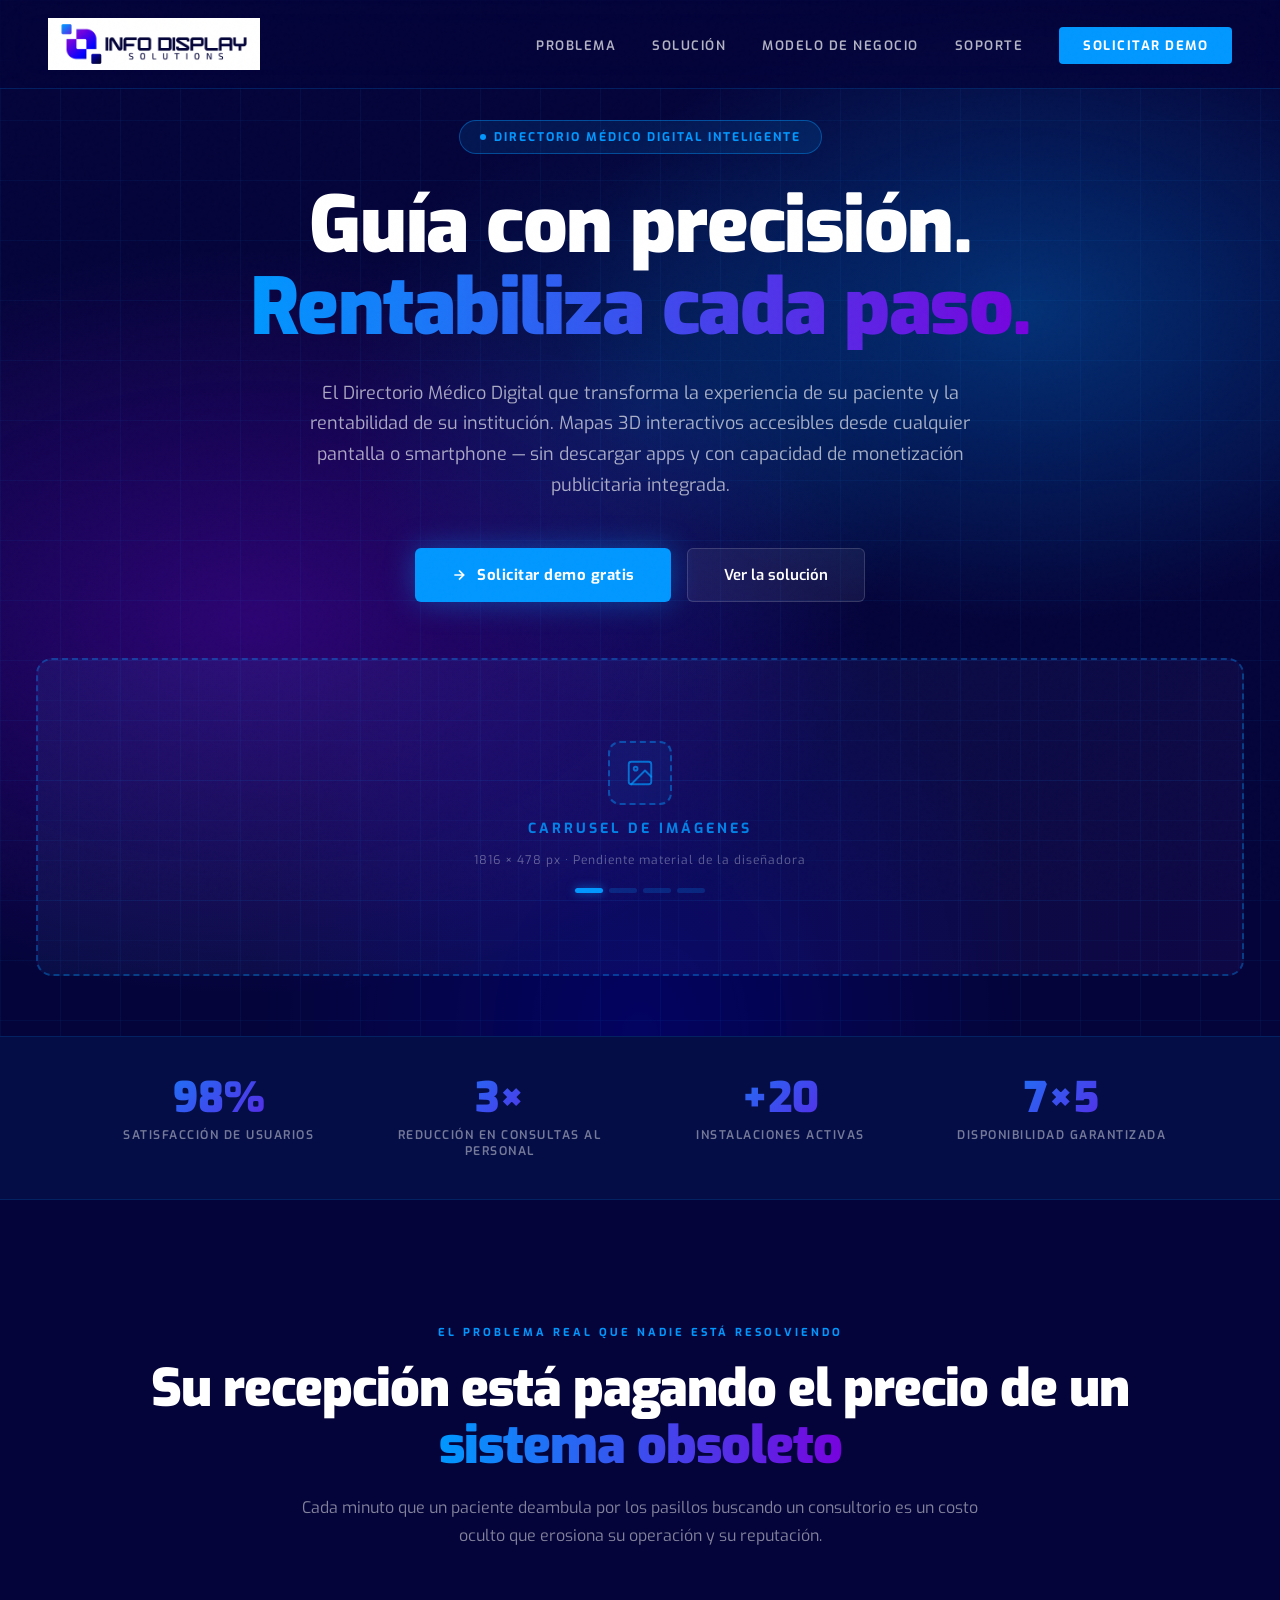
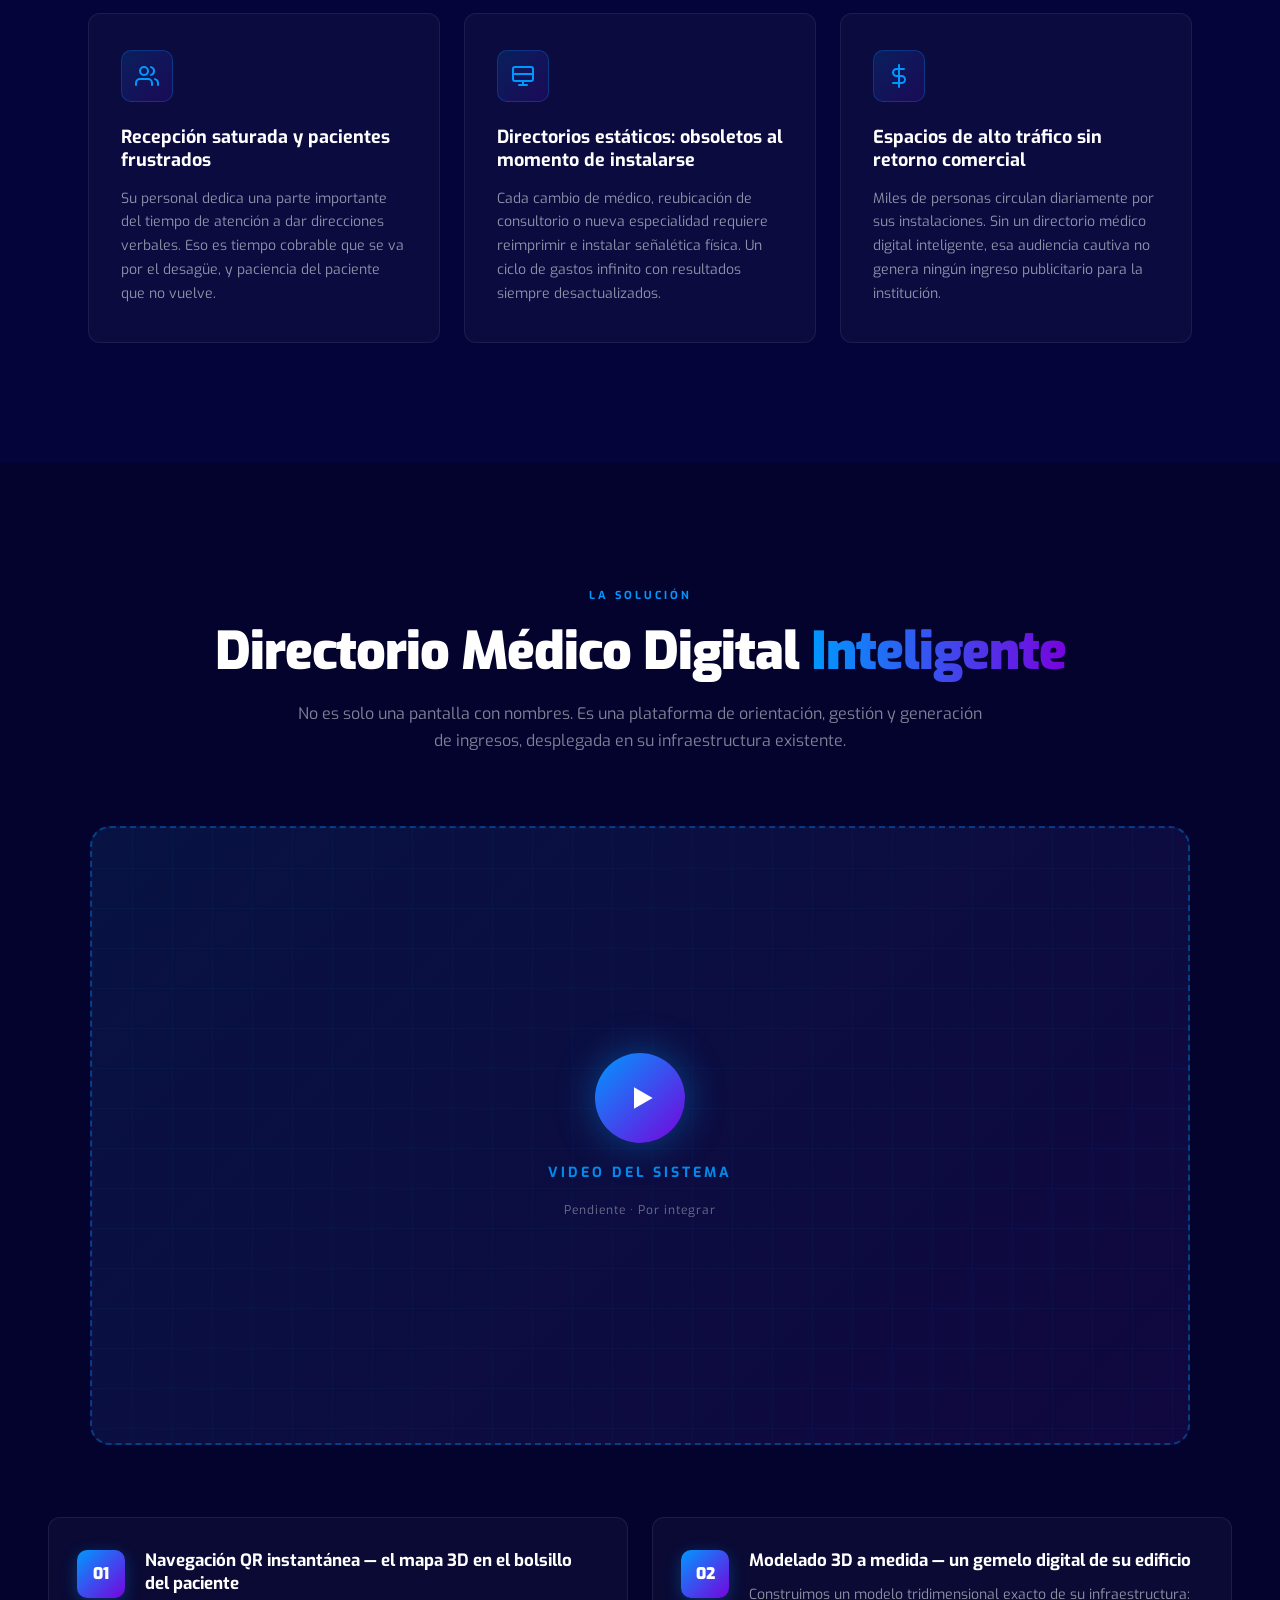
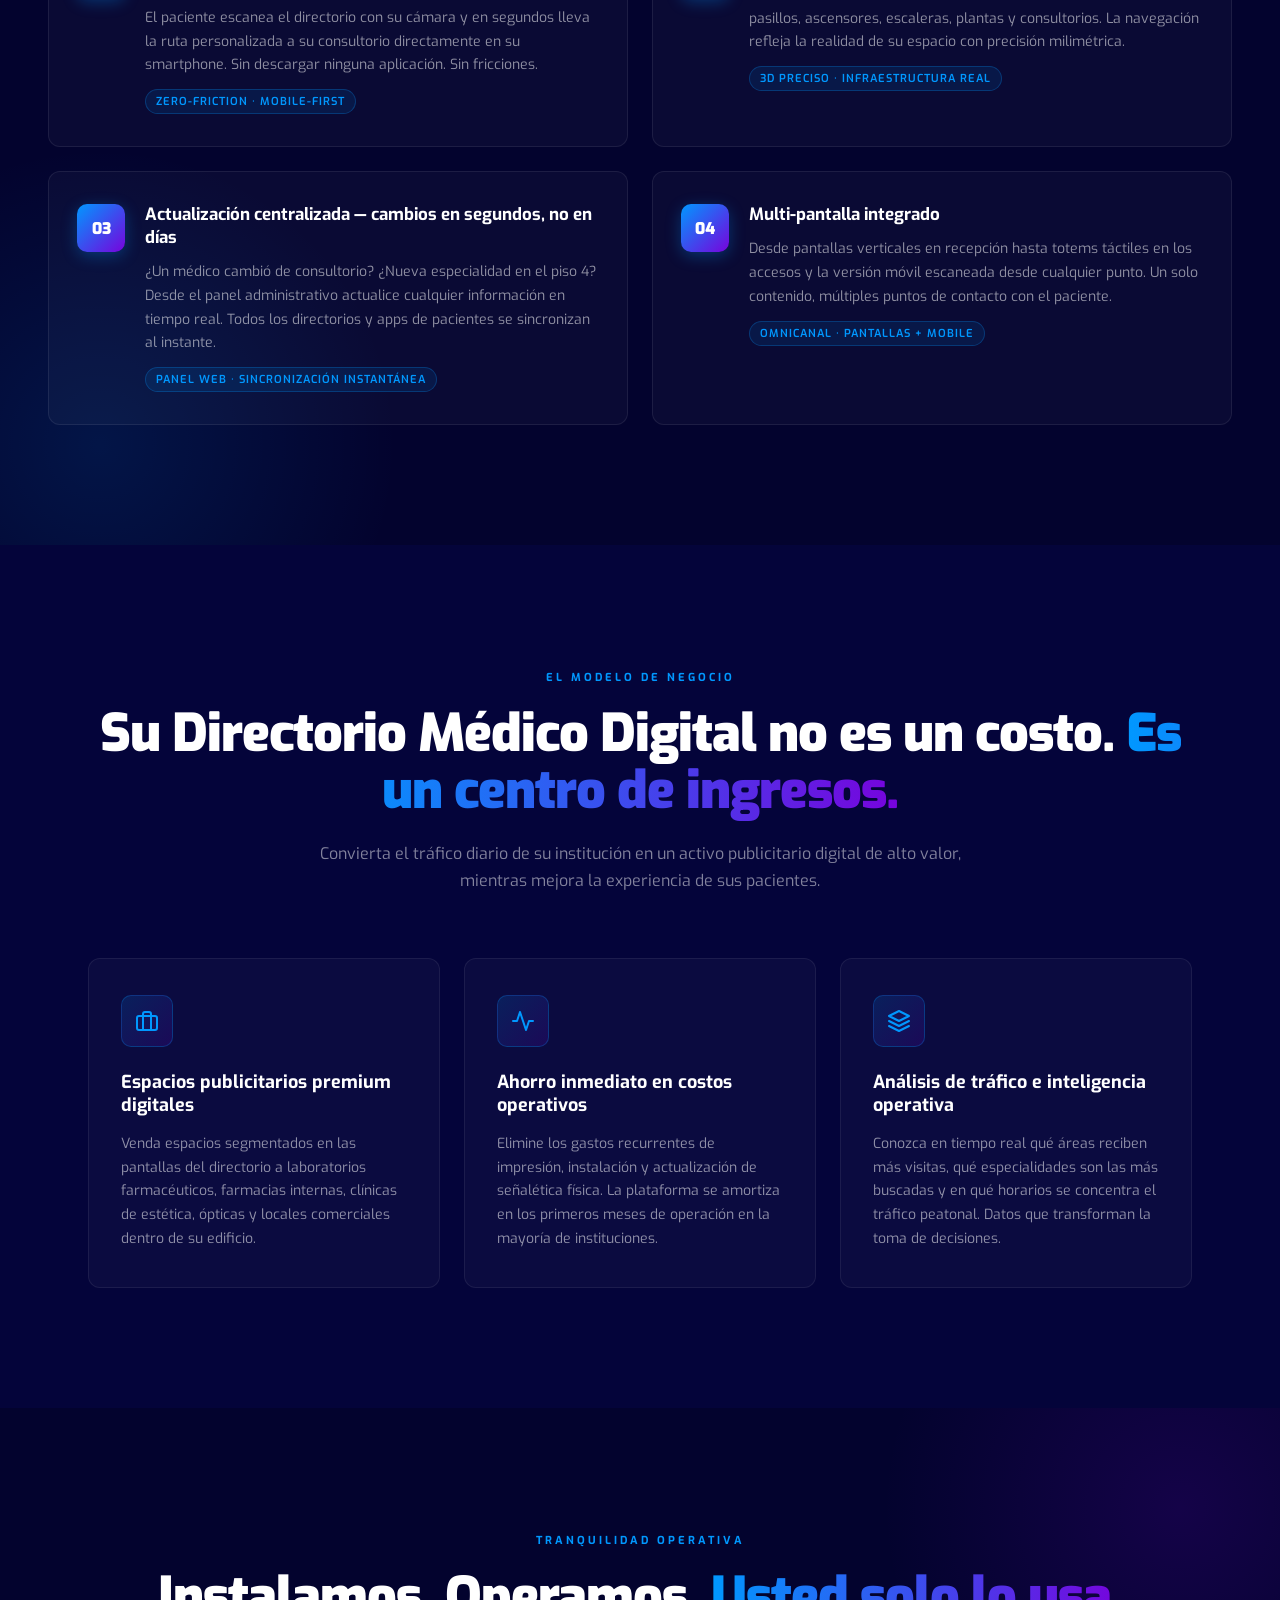
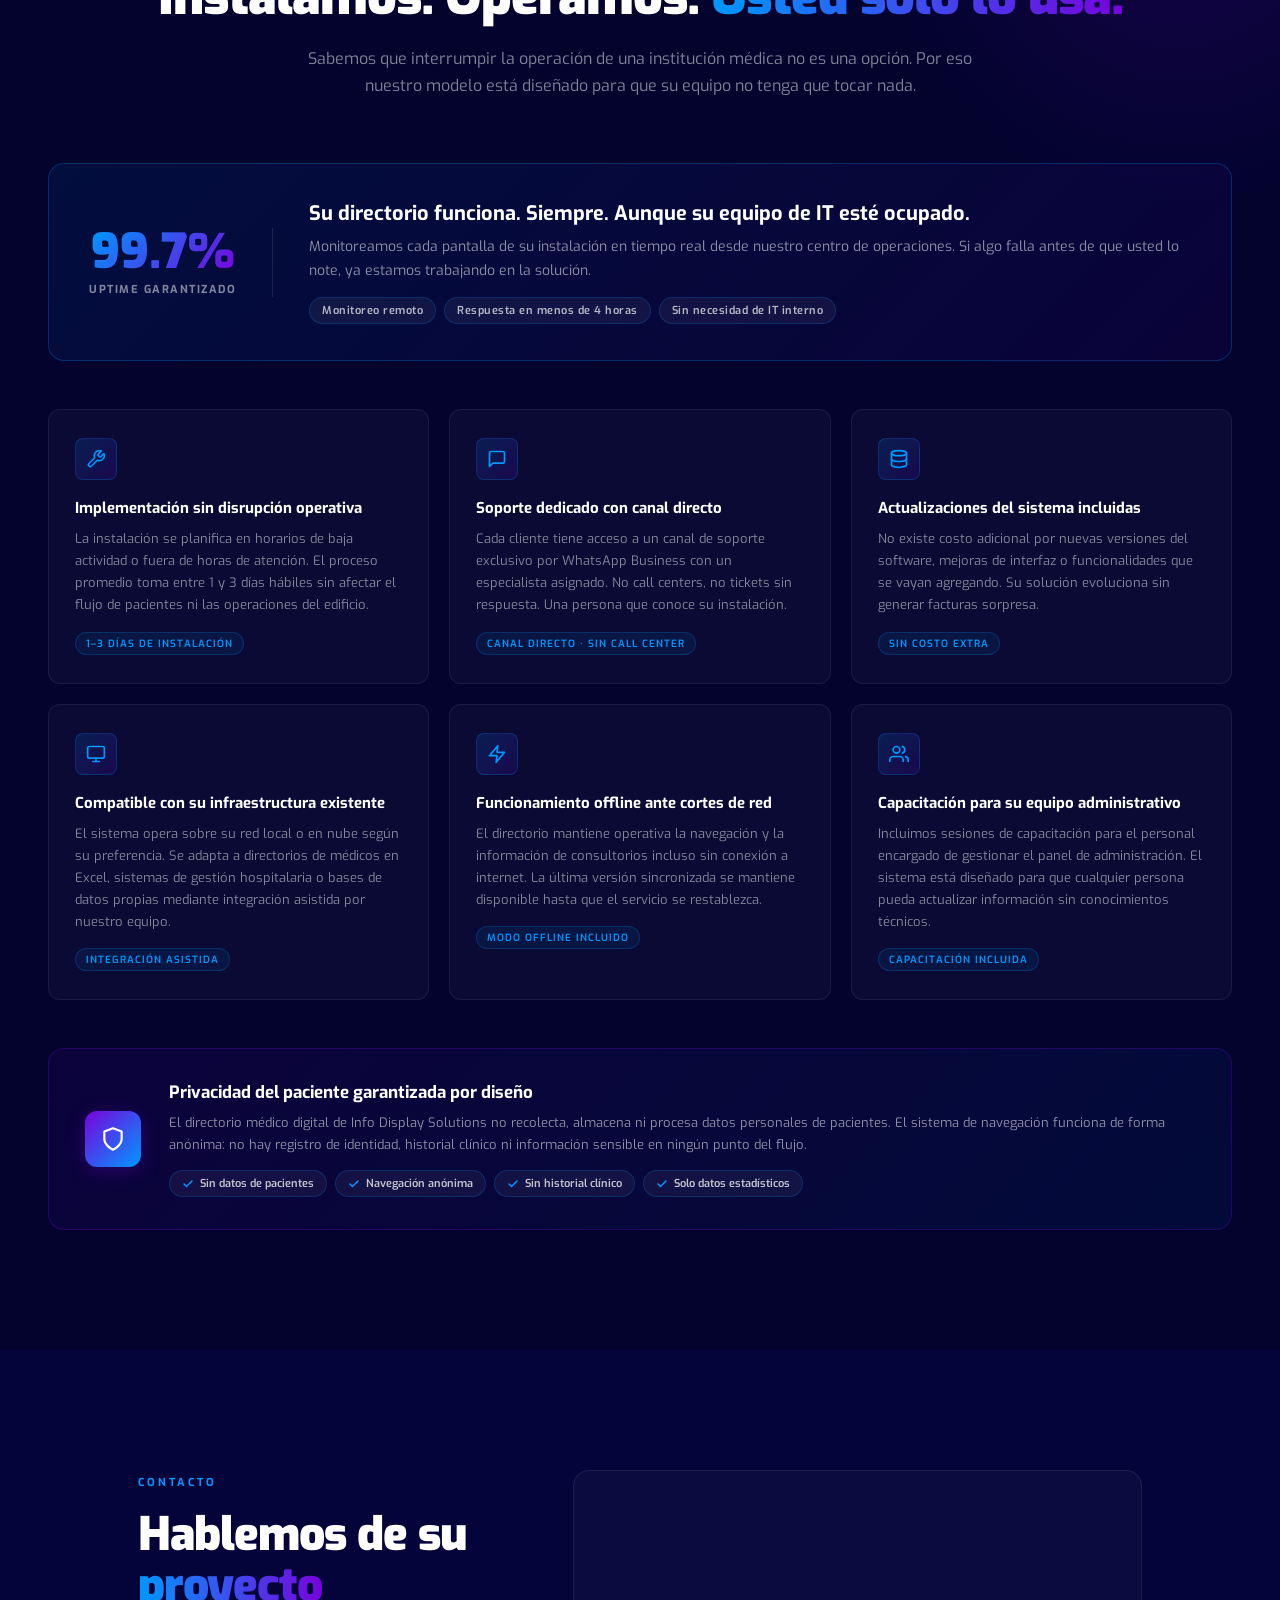
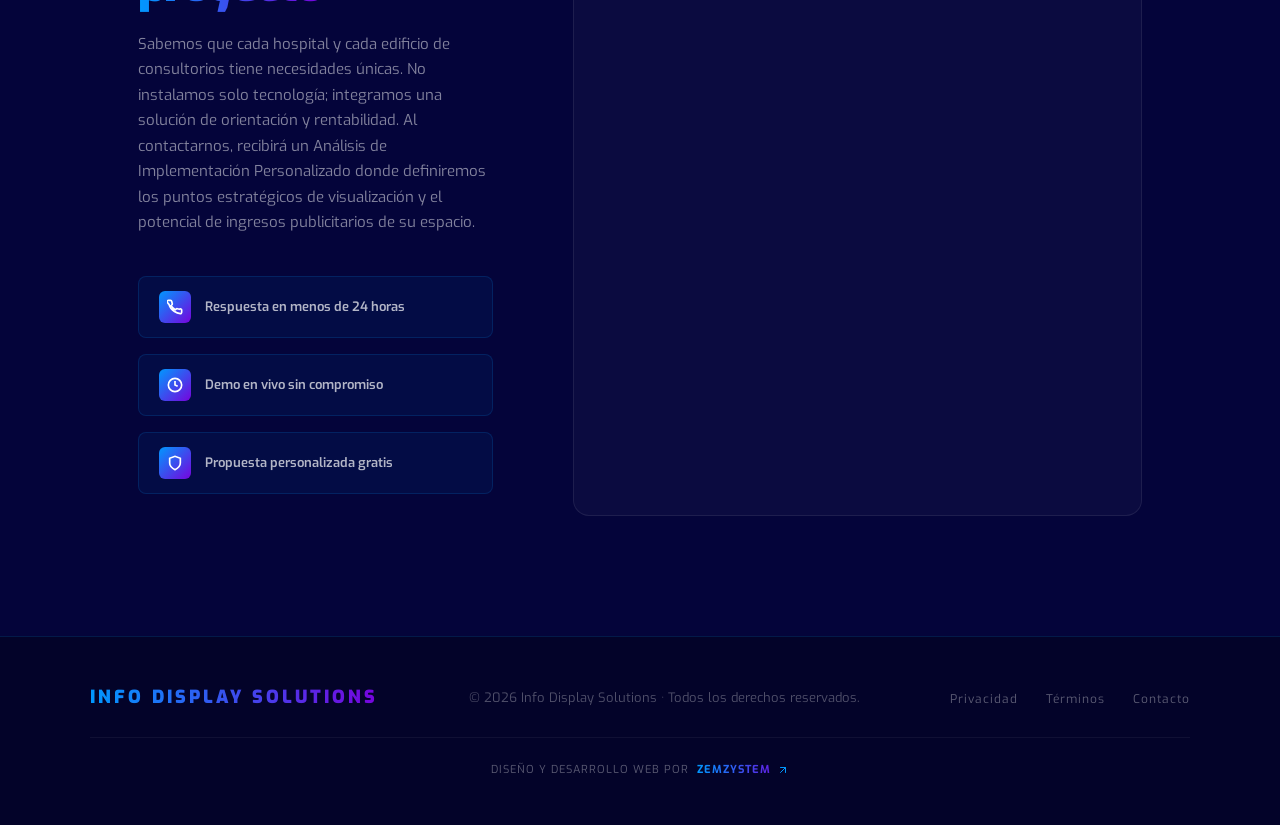
==== index.html @ 4bd97338 "Modernizacion de plantilla" ====
<!DOCTYPE html>
<html lang="es">
<head>
  <meta charset="UTF-8">
  <meta name="viewport" content="width=device-width, initial-scale=1.0">
  <title>Directorio Médico Digital · Info Display Solutions</title>
  <link href="https://fonts.googleapis.com/css2?family=Exo:ital,wght@0,300;0,400;0,500;0,600;0,700;0,800;0,900;1,400&display=swap" rel="stylesheet">
  <link rel="icon" href="icon.jpeg" type="image/png">
  <style>
    :root {
      --midnight: #04043a;
      --blue: #0000ff;
      --violet: #7703dd;
      --dodger: #0098ff;
      --white: #ffffff;
      --gray-light: #f0f4ff;
      --gray-mid: #8892b0;
    }

    *, *::before, *::after {
      box-sizing: border-box;
      margin: 0;
      padding: 0;
    }

    html {
      scroll-behavior: smooth;
    }

    body {
      font-family: 'Exo', sans-serif;
      background-color: var(--midnight);
      color: var(--white);
      overflow-x: hidden;
    }

    body::before {
      content: '';
      position: fixed;
      inset: 0;
      background-image: url("data:image/svg+xml,%3Csvg viewBox='0 0 256 256' xmlns='http://www.w3.org/2000/svg'%3E%3Cfilter id='noise'%3E%3CfeTurbulence type='fractalNoise' baseFrequency='0.9' numOctaves='4' stitchTiles='stitch'/%3E%3C/filter%3E%3Crect width='100%25' height='100%25' filter='url(%23noise)' opacity='0.04'/%3E%3C/svg%3E");
      pointer-events: none;
      z-index: 9999;
      opacity: 0.4;
    }

    nav {
      position: fixed;
      top: 0;
      left: 0;
      right: 0;
      z-index: 100;
      display: flex;
      align-items: center;
      justify-content: space-between;
      padding: 18px 48px;
      background: rgba(4, 4, 58, 0.7);
      backdrop-filter: blur(20px);
      -webkit-backdrop-filter: blur(20px);
      border-bottom: 1px solid rgba(0, 152, 255, 0.2);
    }

    .nav-logo {
      display: flex;
      align-items: center;
      justify-content: flex-start;
    }

    .nav-logo img {
      height: 52px;
      width: auto;
      max-width: 220px;
      display: block;
      object-fit: contain;
    }

    .nav-links {
      display: flex;
      gap: 36px;
      list-style: none;
      align-items: center;
    }

    .nav-links a {
      color: rgba(255,255,255,0.7);
      text-decoration: none;
      font-size: 13px;
      font-weight: 600;
      letter-spacing: 1.5px;
      text-transform: uppercase;
      transition: color 0.25s;
    }

    .nav-links a:hover {
      color: var(--dodger);
    }

    .nav-cta {
      background: var(--dodger);
      color: var(--white) !important;
      padding: 10px 24px;
      border-radius: 4px;
      font-weight: 700 !important;
      letter-spacing: 1px;
      transition: background 0.25s, box-shadow 0.25s !important;
    }

    .nav-cta:hover {
      background: #00b0ff !important;
      box-shadow: 0 0 20px rgba(0,152,255,0.5);
      color: var(--white) !important;
    }

    .hero {
      min-height: 100vh;
      position: relative;
      display: flex;
      flex-direction: column;
      align-items: center;
      justify-content: center;
      text-align: center;
      padding: 120px 24px 60px;
      overflow: hidden;
    }

    .hero-bg {
      position: absolute;
      inset: 0;
      background:
        radial-gradient(ellipse 80% 60% at 20% 60%, rgba(119,3,221,0.35) 0%, transparent 60%),
        radial-gradient(ellipse 60% 50% at 80% 30%, rgba(0,152,255,0.3) 0%, transparent 60%),
        radial-gradient(ellipse 50% 80% at 50% 100%, rgba(0,0,255,0.2) 0%, transparent 60%),
        var(--midnight);
      animation: meshShift 10s ease-in-out infinite alternate;
    }

    @keyframes meshShift {
      0% { filter: hue-rotate(0deg) brightness(1); }
      100% { filter: hue-rotate(15deg) brightness(1.08); }
    }

    .hero-grid {
      position: absolute;
      inset: 0;
      background-image:
        linear-gradient(rgba(0,152,255,0.06) 1px, transparent 1px),
        linear-gradient(90deg, rgba(0,152,255,0.06) 1px, transparent 1px);
      background-size: 60px 60px;
    }

    .hero-orb {
      position: absolute;
      width: 600px;
      height: 600px;
      border-radius: 50%;
      background: radial-gradient(circle, rgba(0,152,255,0.15) 0%, transparent 70%);
      top: 40%;
      left: 50%;
      transform: translate(-50%, -50%);
      animation: orbPulse 4s ease-in-out infinite;
    }

    @keyframes orbPulse {
      0%, 100% { transform: translate(-50%, -50%) scale(1); opacity: 0.6; }
      50% { transform: translate(-50%, -50%) scale(1.1); opacity: 1; }
    }

    .hero-content {
      position: relative;
      z-index: 2;
      max-width: 920px;
      margin-bottom: 56px;
    }

    .hero-badge {
      display: inline-flex;
      align-items: center;
      gap: 8px;
      background: rgba(0,152,255,0.12);
      border: 1px solid rgba(0,152,255,0.4);
      border-radius: 100px;
      padding: 8px 20px;
      font-size: 12px;
      font-weight: 700;
      letter-spacing: 2px;
      text-transform: uppercase;
      color: var(--dodger);
      margin-bottom: 32px;
      animation: fadeInUp 0.8s ease both;
    }

    .hero-badge::before {
      content: '';
      width: 6px;
      height: 6px;
      background: var(--dodger);
      border-radius: 50%;
      animation: blinkDot 1.5s ease-in-out infinite;
    }

    @keyframes blinkDot {
      0%, 100% { opacity: 1; }
      50% { opacity: 0.2; }
    }

    .hero h1 {
      font-size: clamp(40px, 6.5vw, 78px);
      font-weight: 900;
      line-height: 1.05;
      letter-spacing: -1.5px;
      margin-bottom: 28px;
      animation: fadeInUp 0.8s 0.15s ease both;
    }

    .hero h1 .line-1 {
      display: block;
      color: var(--white);
    }

    .hero h1 .line-2 {
      display: block;
      background: linear-gradient(90deg, var(--dodger) 0%, var(--violet) 50%, var(--blue) 100%);
      -webkit-background-clip: text;
      -webkit-text-fill-color: transparent;
      background-clip: text;
      background-size: 200%;
      animation: gradientFlow 3s linear infinite, fadeInUp 0.8s 0.15s ease both;
    }

    @keyframes gradientFlow {
      0% { background-position: 0% 50%; }
      100% { background-position: 200% 50%; }
    }

    .hero-desc {
      font-size: 18px;
      font-weight: 400;
      line-height: 1.7;
      color: rgba(255,255,255,0.65);
      max-width: 720px;
      margin: 0 auto 48px;
      animation: fadeInUp 0.8s 0.3s ease both;
    }

    .hero-actions {
      display: flex;
      gap: 16px;
      justify-content: center;
      flex-wrap: wrap;
      animation: fadeInUp 0.8s 0.45s ease both;
    }

    .btn-primary {
      display: inline-flex;
      align-items: center;
      gap: 10px;
      background: var(--dodger);
      color: var(--white);
      padding: 16px 36px;
      border-radius: 6px;
      font-size: 15px;
      font-weight: 700;
      letter-spacing: 0.5px;
      text-decoration: none;
      transition: transform 0.25s, box-shadow 0.25s, background 0.25s;
      box-shadow: 0 0 30px rgba(0,152,255,0.4);
    }

    .btn-primary:hover {
      transform: translateY(-2px);
      box-shadow: 0 0 50px rgba(0,152,255,0.6);
      background: #00b0ff;
    }

    .btn-secondary {
      display: inline-flex;
      align-items: center;
      gap: 10px;
      background: rgba(255,255,255,0.06);
      color: var(--white);
      padding: 16px 36px;
      border-radius: 6px;
      font-size: 15px;
      font-weight: 600;
      text-decoration: none;
      border: 1px solid rgba(255,255,255,0.15);
      transition: transform 0.25s, background 0.25s, border-color 0.25s;
    }

    .btn-secondary:hover {
      transform: translateY(-2px);
      background: rgba(255,255,255,0.1);
      border-color: rgba(0,152,255,0.5);
    }

    /* ─── HERO CARRUSEL PLACEHOLDER ───────────────────── */
    .hero-carousel-wrap {
      position: relative;
      z-index: 2;
      width: 100%;
      max-width: 1400px;
      margin: 0 auto;
      padding: 0 12px;
      animation: fadeInUp 0.8s 0.6s ease both;
    }

    .hero-carousel {
      width: 100%;
      aspect-ratio: 1816 / 478;
      border-radius: 16px;
      border: 2px dashed rgba(0,152,255,0.35);
      background:
        linear-gradient(135deg, rgba(0,152,255,0.05), rgba(119,3,221,0.05)),
        rgba(255,255,255,0.02);
      display: flex;
      flex-direction: column;
      align-items: center;
      justify-content: center;
      gap: 14px;
      position: relative;
      overflow: hidden;
    }

    .hero-carousel::before {
      content: '';
      position: absolute;
      inset: 0;
      background-image:
        linear-gradient(rgba(0,152,255,0.04) 1px, transparent 1px),
        linear-gradient(90deg, rgba(0,152,255,0.04) 1px, transparent 1px);
      background-size: 40px 40px;
      pointer-events: none;
    }

    .carousel-icon {
      width: 64px;
      height: 64px;
      border-radius: 12px;
      border: 2px dashed rgba(0,152,255,0.45);
      display: flex;
      align-items: center;
      justify-content: center;
      position: relative;
      z-index: 1;
      background: rgba(0,152,255,0.06);
    }

    .carousel-icon svg {
      width: 30px;
      height: 30px;
      stroke: rgba(0,152,255,0.7);
      fill: none;
      stroke-width: 1.5;
      stroke-linecap: round;
      stroke-linejoin: round;
    }

    .carousel-label {
      font-size: 14px;
      font-weight: 700;
      color: rgba(0,152,255,0.85);
      letter-spacing: 3px;
      text-transform: uppercase;
      position: relative;
      z-index: 1;
    }

    .carousel-dim {
      font-size: 12px;
      color: rgba(255,255,255,0.35);
      position: relative;
      z-index: 1;
      font-weight: 400;
      letter-spacing: 1px;
    }

    .carousel-dots {
      display: flex;
      gap: 6px;
      position: relative;
      z-index: 1;
      margin-top: 6px;
    }

    .carousel-dot {
      width: 28px;
      height: 5px;
      border-radius: 3px;
      background: rgba(0,152,255,0.2);
    }

    .carousel-dot.active {
      background: var(--dodger);
      box-shadow: 0 0 10px rgba(0,152,255,0.6);
    }

    .stats-strip {
      background: rgba(0,152,255,0.06);
      border-top: 1px solid rgba(0,152,255,0.15);
      border-bottom: 1px solid rgba(0,152,255,0.15);
      padding: 40px 48px;
    }

    .stats-inner {
      max-width: 1100px;
      margin: 0 auto;
      display: grid;
      grid-template-columns: repeat(4, 1fr);
      gap: 24px;
      text-align: center;
    }

    .stat-number {
      font-size: 42px;
      font-weight: 900;
      background: linear-gradient(135deg, var(--dodger), var(--violet));
      -webkit-background-clip: text;
      -webkit-text-fill-color: transparent;
      background-clip: text;
      line-height: 1;
      margin-bottom: 8px;
    }

    .stat-label {
      font-size: 12px;
      font-weight: 600;
      letter-spacing: 1.5px;
      text-transform: uppercase;
      color: rgba(255,255,255,0.45);
    }

    .section-label {
      display: inline-block;
      font-size: 11px;
      font-weight: 700;
      letter-spacing: 3px;
      text-transform: uppercase;
      color: var(--dodger);
      margin-bottom: 20px;
    }

    .section-title {
      font-size: clamp(32px, 5vw, 52px);
      font-weight: 900;
      line-height: 1.1;
      letter-spacing: -1px;
      margin-bottom: 20px;
    }

    .section-title em {
      font-style: normal;
      background: linear-gradient(90deg, var(--dodger), var(--violet));
      -webkit-background-clip: text;
      -webkit-text-fill-color: transparent;
      background-clip: text;
    }

    .section-sub {
      font-size: 16px;
      color: rgba(255,255,255,0.5);
      max-width: 700px;
      line-height: 1.7;
    }

    /* ─── PROBLEMA ────────────────────────────────────── */
    .problem {
      padding: 120px 48px;
      max-width: 1200px;
      margin: 0 auto;
      position: relative;
    }

    .problem-header {
      text-align: center;
      margin-bottom: 64px;
    }

    .problem-header .section-sub {
      margin: 0 auto;
    }

    .problem-grid {
      display: grid;
      grid-template-columns: repeat(3, 1fr);
      gap: 24px;
    }

    .problem-card {
      background: rgba(255,255,255,0.03);
      border: 1px solid rgba(255,255,255,0.07);
      border-radius: 12px;
      padding: 36px 32px;
      position: relative;
      overflow: hidden;
      transition: background 0.3s, border-color 0.3s, transform 0.3s;
    }

    .problem-card::before {
      content: '';
      position: absolute;
      top: 0;
      left: 0;
      right: 0;
      height: 2px;
      background: linear-gradient(90deg, var(--violet), var(--dodger));
      transform: scaleX(0);
      transition: transform 0.4s ease;
      transform-origin: left;
    }

    .problem-card:hover {
      background: rgba(119,3,221,0.05);
      border-color: rgba(119,3,221,0.3);
      transform: translateY(-4px);
    }

    .problem-card:hover::before {
      transform: scaleX(1);
    }

    .problem-icon-wrap {
      width: 52px;
      height: 52px;
      border-radius: 10px;
      background: linear-gradient(135deg, rgba(0,152,255,0.15), rgba(119,3,221,0.15));
      border: 1px solid rgba(0,152,255,0.25);
      display: flex;
      align-items: center;
      justify-content: center;
      margin-bottom: 24px;
    }

    .problem-icon-wrap svg {
      width: 24px;
      height: 24px;
      stroke: var(--dodger);
      fill: none;
      stroke-width: 2;
      stroke-linecap: round;
      stroke-linejoin: round;
    }

    .problem-card h3 {
      font-size: 18px;
      font-weight: 700;
      margin-bottom: 14px;
      line-height: 1.3;
      color: var(--white);
    }

    .problem-card p {
      font-size: 14px;
      line-height: 1.7;
      color: rgba(255,255,255,0.55);
    }

    /* ─── SOLUCION ────────────────────────────────────── */
    .solution {
      padding: 120px 48px;
      background: rgba(0,0,0,0.2);
      position: relative;
      overflow: hidden;
    }

    .solution::before {
      content: '';
      position: absolute;
      left: -200px;
      bottom: -200px;
      width: 600px;
      height: 600px;
      border-radius: 50%;
      background: radial-gradient(circle, rgba(0,152,255,0.12) 0%, transparent 70%);
      pointer-events: none;
    }

    .solution-inner {
      max-width: 1200px;
      margin: 0 auto;
      position: relative;
      z-index: 1;
    }

    .solution-header {
      text-align: center;
      margin-bottom: 72px;
    }

    .solution-header .section-sub {
      margin: 0 auto;
    }

    /* Video placeholder */
    .video-wrap {
      max-width: 1100px;
      margin: 0 auto 72px;
      position: relative;
    }

    .video-placeholder {
      width: 100%;
      aspect-ratio: 16 / 9;
      border-radius: 20px;
      border: 2px dashed rgba(0,152,255,0.35);
      background:
        linear-gradient(135deg, rgba(0,152,255,0.08), rgba(119,3,221,0.08)),
        rgba(255,255,255,0.02);
      display: flex;
      flex-direction: column;
      align-items: center;
      justify-content: center;
      gap: 20px;
      position: relative;
      overflow: hidden;
    }

    .video-placeholder::before {
      content: '';
      position: absolute;
      inset: 0;
      background-image:
        linear-gradient(rgba(0,152,255,0.04) 1px, transparent 1px),
        linear-gradient(90deg, rgba(0,152,255,0.04) 1px, transparent 1px);
      background-size: 40px 40px;
      pointer-events: none;
    }

    .video-play-btn {
      width: 90px;
      height: 90px;
      border-radius: 50%;
      background: linear-gradient(135deg, var(--dodger), var(--violet));
      display: flex;
      align-items: center;
      justify-content: center;
      position: relative;
      z-index: 1;
      box-shadow: 0 0 40px rgba(0,152,255,0.4);
      animation: pulseGlow 2.5s ease-in-out infinite;
    }

    @keyframes pulseGlow {
      0%, 100% { box-shadow: 0 0 30px rgba(0,152,255,0.4); }
      50% { box-shadow: 0 0 60px rgba(0,152,255,0.7); }
    }

    .video-play-btn svg {
      width: 32px;
      height: 32px;
      fill: white;
      margin-left: 4px;
    }

    .video-label {
      font-size: 14px;
      font-weight: 700;
      color: rgba(0,152,255,0.9);
      letter-spacing: 3px;
      text-transform: uppercase;
      position: relative;
      z-index: 1;
    }

    .video-dim {
      font-size: 12px;
      color: rgba(255,255,255,0.4);
      position: relative;
      z-index: 1;
      letter-spacing: 1px;
    }

    /* Solution features */
    .solution-features {
      display: grid;
      grid-template-columns: repeat(2, 1fr);
      gap: 24px;
    }

    .feature-item {
      background: rgba(255,255,255,0.03);
      border: 1px solid rgba(255,255,255,0.08);
      border-radius: 12px;
      padding: 32px 28px;
      display: flex;
      gap: 20px;
      align-items: flex-start;
      transition: background 0.3s, border-color 0.3s, transform 0.3s;
    }

    .feature-item:hover {
      background: rgba(0,152,255,0.05);
      border-color: rgba(0,152,255,0.25);
      transform: translateY(-3px);
    }

    .feature-num {
      flex-shrink: 0;
      width: 48px;
      height: 48px;
      border-radius: 10px;
      background: linear-gradient(135deg, var(--dodger), var(--violet));
      display: flex;
      align-items: center;
      justify-content: center;
      font-size: 16px;
      font-weight: 900;
      color: var(--white);
      box-shadow: 0 4px 16px rgba(0,152,255,0.3);
    }

    .feature-content {
      flex: 1;
    }

    .feature-content h3 {
      font-size: 17px;
      font-weight: 700;
      margin-bottom: 10px;
      line-height: 1.35;
      color: var(--white);
    }

    .feature-content p {
      font-size: 14px;
      line-height: 1.7;
      color: rgba(255,255,255,0.55);
      margin-bottom: 12px;
    }

    .feature-tag {
      display: inline-block;
      font-size: 11px;
      font-weight: 600;
      letter-spacing: 1px;
      color: var(--dodger);
      background: rgba(0,152,255,0.1);
      border: 1px solid rgba(0,152,255,0.25);
      padding: 4px 10px;
      border-radius: 100px;
      text-transform: uppercase;
    }

    /* ─── ROI / MODELO DE NEGOCIO ─────────────────────── */
    .roi {
      padding: 120px 48px;
      max-width: 1200px;
      margin: 0 auto;
    }

    .roi-header {
      text-align: center;
      margin-bottom: 64px;
    }

    .roi-header .section-sub {
      margin: 0 auto;
    }

    .roi-grid {
      display: grid;
      grid-template-columns: repeat(3, 1fr);
      gap: 24px;
    }

    .roi-card {
      background: rgba(255,255,255,0.03);
      border: 1px solid rgba(255,255,255,0.07);
      border-radius: 12px;
      padding: 36px 32px;
      position: relative;
      overflow: hidden;
      transition: background 0.3s, border-color 0.3s, transform 0.3s;
    }

    .roi-card::before {
      content: '';
      position: absolute;
      bottom: 0;
      left: 0;
      right: 0;
      height: 2px;
      background: linear-gradient(90deg, var(--dodger), var(--violet));
      transform: scaleX(0);
      transition: transform 0.4s ease;
      transform-origin: right;
    }

    .roi-card:hover {
      background: rgba(0,152,255,0.05);
      border-color: rgba(0,152,255,0.25);
      transform: translateY(-4px);
    }

    .roi-card:hover::before {
      transform: scaleX(1);
    }

    .roi-icon {
      width: 52px;
      height: 52px;
      border-radius: 10px;
      background: linear-gradient(135deg, rgba(0,152,255,0.15), rgba(119,3,221,0.15));
      border: 1px solid rgba(0,152,255,0.25);
      display: flex;
      align-items: center;
      justify-content: center;
      margin-bottom: 24px;
    }

    .roi-icon svg {
      width: 24px;
      height: 24px;
      stroke: var(--dodger);
      fill: none;
      stroke-width: 2;
      stroke-linecap: round;
      stroke-linejoin: round;
    }

    .roi-card h3 {
      font-size: 18px;
      font-weight: 700;
      margin-bottom: 14px;
      line-height: 1.3;
      color: var(--white);
    }

    .roi-card p {
      font-size: 14px;
      line-height: 1.7;
      color: rgba(255,255,255,0.55);
    }

    /* ─── SOPORTE ──────────────────────────────────────── */
    .support {
      padding: 120px 48px;
      background: rgba(0,0,0,0.2);
      position: relative;
      overflow: hidden;
    }

    .support::before {
      content: '';
      position: absolute;
      right: -200px;
      top: -200px;
      width: 600px;
      height: 600px;
      border-radius: 50%;
      background: radial-gradient(circle, rgba(119,3,221,0.15) 0%, transparent 70%);
      pointer-events: none;
    }

    .support-inner {
      max-width: 1200px;
      margin: 0 auto;
      position: relative;
      z-index: 1;
    }

    .support-header {
      text-align: center;
      margin-bottom: 64px;
    }

    .support-header .section-sub {
      margin: 0 auto;
    }

    .uptime-bar {
      display: flex;
      align-items: center;
      gap: 36px;
      padding: 36px 40px;
      background: linear-gradient(135deg, rgba(0,152,255,0.08), rgba(119,3,221,0.06));
      border: 1px solid rgba(0,152,255,0.25);
      border-radius: 16px;
      margin-bottom: 48px;
      flex-wrap: wrap;
    }

    .uptime-badge {
      flex-shrink: 0;
      display: flex;
      flex-direction: column;
      align-items: center;
      gap: 6px;
      padding-right: 36px;
      border-right: 1px solid rgba(255,255,255,0.1);
    }

    .uptime-num {
      font-size: 48px;
      font-weight: 900;
      background: linear-gradient(135deg, var(--dodger), var(--violet));
      -webkit-background-clip: text;
      -webkit-text-fill-color: transparent;
      background-clip: text;
      line-height: 1;
    }

    .uptime-label {
      font-size: 11px;
      font-weight: 700;
      letter-spacing: 1.5px;
      text-transform: uppercase;
      color: rgba(255,255,255,0.5);
      white-space: nowrap;
    }

    .uptime-text {
      flex: 1;
      min-width: 280px;
    }

    .uptime-text h3 {
      font-size: 20px;
      font-weight: 700;
      margin-bottom: 8px;
      color: var(--white);
    }

    .uptime-text p {
      font-size: 14px;
      color: rgba(255,255,255,0.55);
      line-height: 1.7;
      margin-bottom: 14px;
    }

    .uptime-pills {
      display: flex;
      gap: 8px;
      flex-wrap: wrap;
    }

    .uptime-pill {
      display: inline-block;
      font-size: 11px;
      font-weight: 600;
      letter-spacing: 0.5px;
      color: rgba(255,255,255,0.7);
      background: rgba(255,255,255,0.05);
      border: 1px solid rgba(0,152,255,0.2);
      padding: 5px 12px;
      border-radius: 100px;
    }

    .support-grid {
      display: grid;
      grid-template-columns: repeat(3, 1fr);
      gap: 20px;
      margin-bottom: 48px;
    }

    .support-card {
      background: rgba(255,255,255,0.03);
      border: 1px solid rgba(255,255,255,0.07);
      border-radius: 12px;
      padding: 28px 26px;
      transition: background 0.3s, border-color 0.3s, transform 0.3s;
    }

    .support-card:hover {
      background: rgba(119,3,221,0.05);
      border-color: rgba(119,3,221,0.25);
      transform: translateY(-3px);
    }

    .support-icon {
      width: 42px;
      height: 42px;
      border-radius: 8px;
      background: linear-gradient(135deg, rgba(0,152,255,0.15), rgba(119,3,221,0.15));
      border: 1px solid rgba(0,152,255,0.2);
      display: flex;
      align-items: center;
      justify-content: center;
      margin-bottom: 18px;
    }

    .support-icon svg {
      width: 20px;
      height: 20px;
      stroke: var(--dodger);
      fill: none;
      stroke-width: 2;
      stroke-linecap: round;
      stroke-linejoin: round;
    }

    .support-card h3 {
      font-size: 15px;
      font-weight: 700;
      margin-bottom: 10px;
      line-height: 1.35;
      color: var(--white);
    }

    .support-card p {
      font-size: 13px;
      line-height: 1.7;
      color: rgba(255,255,255,0.5);
      margin-bottom: 14px;
    }

    .support-tag {
      display: inline-block;
      font-size: 10px;
      font-weight: 600;
      letter-spacing: 1px;
      color: var(--dodger);
      background: rgba(0,152,255,0.08);
      border: 1px solid rgba(0,152,255,0.2);
      padding: 4px 10px;
      border-radius: 100px;
      text-transform: uppercase;
    }

    /* Privacy bar */
    .privacy-bar {
      display: flex;
      align-items: center;
      gap: 28px;
      padding: 32px 36px;
      background: linear-gradient(135deg, rgba(119,3,221,0.08), rgba(0,152,255,0.06));
      border: 1px solid rgba(119,3,221,0.25);
      border-radius: 16px;
      flex-wrap: wrap;
    }

    .privacy-icon {
      flex-shrink: 0;
      width: 56px;
      height: 56px;
      border-radius: 12px;
      background: linear-gradient(135deg, var(--violet), var(--dodger));
      display: flex;
      align-items: center;
      justify-content: center;
      box-shadow: 0 4px 20px rgba(119,3,221,0.3);
    }

    .privacy-icon svg {
      width: 26px;
      height: 26px;
      stroke: var(--white);
      fill: none;
      stroke-width: 2;
      stroke-linecap: round;
      stroke-linejoin: round;
    }

    .privacy-content {
      flex: 1;
      min-width: 280px;
    }

    .privacy-content h4 {
      font-size: 17px;
      font-weight: 700;
      margin-bottom: 8px;
      color: var(--white);
    }

    .privacy-content p {
      font-size: 13px;
      color: rgba(255,255,255,0.55);
      line-height: 1.7;
    }

    .privacy-badges {
      display: flex;
      gap: 8px;
      flex-wrap: wrap;
      margin-top: 14px;
    }

    .privacy-badge {
      display: inline-flex;
      align-items: center;
      gap: 6px;
      font-size: 11px;
      font-weight: 600;
      color: rgba(255,255,255,0.75);
      background: rgba(255,255,255,0.05);
      border: 1px solid rgba(0,152,255,0.2);
      padding: 5px 12px;
      border-radius: 100px;
    }

    .privacy-badge svg {
      width: 12px;
      height: 12px;
      stroke: var(--dodger);
      fill: none;
      stroke-width: 3;
      stroke-linecap: round;
      stroke-linejoin: round;
    }

    /* ─── CONTACTO ─────────────────────────────────────── */
    .contact {
      padding: 120px 48px;
      max-width: 1100px;
      margin: 0 auto;
    }

    .contact-wrapper {
      display: grid;
      grid-template-columns: 1fr 1.6fr;
      gap: 80px;
      align-items: start;
    }

    .contact-info h2 {
      font-size: clamp(32px, 4vw, 46px);
      font-weight: 900;
      line-height: 1.1;
      letter-spacing: -1px;
      margin-bottom: 20px;
    }

    .contact-info h2 span {
      background: linear-gradient(90deg, var(--dodger), var(--violet));
      -webkit-background-clip: text;
      -webkit-text-fill-color: transparent;
      background-clip: text;
    }

    .contact-info p {
      font-size: 15px;
      line-height: 1.7;
      color: rgba(255,255,255,0.5);
      margin-bottom: 40px;
    }

    .contact-chips {
      display: flex;
      flex-direction: column;
      gap: 16px;
    }

    .chip {
      display: flex;
      align-items: center;
      gap: 14px;
      padding: 14px 20px;
      background: rgba(0,152,255,0.06);
      border: 1px solid rgba(0,152,255,0.15);
      border-radius: 8px;
      font-size: 13px;
      font-weight: 600;
      color: rgba(255,255,255,0.7);
    }

    .chip-icon {
      width: 32px;
      height: 32px;
      border-radius: 6px;
      background: linear-gradient(135deg, var(--dodger), var(--violet));
      display: flex;
      align-items: center;
      justify-content: center;
      flex-shrink: 0;
    }

    .contact-form-box {
      background: rgba(255,255,255,0.03);
      border: 1px solid rgba(255,255,255,0.08);
      border-radius: 16px;
      padding: 12px;
      overflow: hidden;
    }

    .contact-form-box iframe {
      width: 100%;
      height: 620px;
      border: none;
      border-radius: 8px;
      display: block;
    }

    /* ─── FOOTER ───────────────────────────────────────── */
    footer {
      background: rgba(0,0,0,0.3);
      border-top: 1px solid rgba(0,152,255,0.15);
      padding: 48px;
    }

    .footer-inner {
      max-width: 1100px;
      margin: 0 auto;
      display: flex;
      align-items: center;
      justify-content: space-between;
      gap: 24px;
      flex-wrap: wrap;
    }

    .footer-logo {
      font-size: 18px;
      font-weight: 900;
      letter-spacing: 3px;
      text-transform: uppercase;
      background: linear-gradient(90deg, var(--dodger), var(--violet));
      -webkit-background-clip: text;
      -webkit-text-fill-color: transparent;
      background-clip: text;
    }

    .footer-copy {
      font-size: 13px;
      color: rgba(255,255,255,0.3);
    }

    .footer-links {
      display: flex;
      gap: 28px;
      list-style: none;
    }

    .footer-links a {
      font-size: 12px;
      color: rgba(255,255,255,0.35);
      text-decoration: none;
      letter-spacing: 1px;
      transition: color 0.2s;
    }

    .footer-links a:hover {
      color: var(--dodger);
    }

    .footer-credit {
      width: 100%;
      max-width: 1100px;
      margin: 28px auto 0;
      padding-top: 24px;
      border-top: 1px solid rgba(255,255,255,0.05);
      display: flex;
      justify-content: center;
      align-items: center;
      gap: 8px;
      font-size: 11px;
      color: rgba(255,255,255,0.35);
      letter-spacing: 1px;
      text-transform: uppercase;
    }

    .footer-credit a {
      display: inline-flex;
      align-items: center;
      gap: 6px;
      font-weight: 700;
      text-decoration: none;
      background: linear-gradient(90deg, var(--dodger), var(--violet));
      -webkit-background-clip: text;
      -webkit-text-fill-color: transparent;
      background-clip: text;
      transition: filter 0.25s;
    }

    .footer-credit a:hover {
      filter: brightness(1.3);
    }

    .footer-credit a svg {
      width: 12px;
      height: 12px;
      stroke: var(--dodger);
      fill: none;
      stroke-width: 2;
      stroke-linecap: round;
      stroke-linejoin: round;
    }

    @keyframes fadeInUp {
      from { opacity: 0; transform: translateY(24px); }
      to { opacity: 1; transform: translateY(0); }
    }

    .reveal {
      opacity: 0;
      transform: translateY(32px);
      transition: opacity 0.7s ease, transform 0.7s ease;
    }

    .reveal.visible {
      opacity: 1;
      transform: translateY(0);
    }

    /* ─── RESPONSIVE ───────────────────────────────────── */
    @media (max-width: 1024px) {
      .problem-grid,
      .roi-grid,
      .support-grid {
        grid-template-columns: repeat(2, 1fr);
      }
      .solution-features {
        grid-template-columns: 1fr;
      }
    }

    @media (max-width: 900px) {
      nav {
        padding: 16px 24px;
      }

      .nav-logo img {
        height: 42px;
        max-width: 170px;
      }

      .nav-links {
        display: none;
      }

      .stats-inner {
        grid-template-columns: repeat(2, 1fr);
      }

      .problem,
      .roi {
        padding: 80px 24px;
      }

      .solution,
      .support {
        padding: 80px 24px;
      }

      .problem-grid,
      .roi-grid,
      .support-grid {
        grid-template-columns: 1fr;
      }

      .hero-carousel {
        aspect-ratio: 16 / 10;
      }

      .uptime-badge {
        padding-right: 0;
        padding-bottom: 20px;
        border-right: none;
        border-bottom: 1px solid rgba(255,255,255,0.1);
        width: 100%;
      }

      .contact {
        padding: 80px 24px;
      }

      .contact-wrapper {
        grid-template-columns: 1fr;
        gap: 48px;
      }

      footer {
        padding: 32px 24px;
      }

      .footer-inner {
        flex-direction: column;
        text-align: center;
      }
    }

    @media (max-width: 600px) {
      .stats-inner {
        grid-template-columns: 1fr;
      }

      .hero h1 {
        font-size: 38px;
      }

      .hero-desc {
        font-size: 16px;
      }

      .btn-primary,
      .btn-secondary {
        width: 100%;
        justify-content: center;
      }

      .video-play-btn {
        width: 70px;
        height: 70px;
      }

      .video-play-btn svg {
        width: 24px;
        height: 24px;
      }

      .feature-item {
        flex-direction: column;
        gap: 16px;
      }

      .carousel-dim {
        display: none;
      }
    }
  </style>
</head>
<body>

  <nav>
    <div class="nav-logo">
      <img src="logotipo.jpeg" alt="Logo Info Display Solutions">
    </div>

    <ul class="nav-links">
      <li><a href="#problema">Problema</a></li>
      <li><a href="#solucion">Solución</a></li>
      <li><a href="#roi">Modelo de negocio</a></li>
      <li><a href="#soporte">Soporte</a></li>
      <li><a href="#contact" class="nav-cta">Solicitar demo</a></li>
    </ul>
  </nav>

  <!-- HERO -->
  <section class="hero">
    <div class="hero-bg"></div>
    <div class="hero-grid"></div>
    <div class="hero-orb"></div>

    <div class="hero-content">
      <div class="hero-badge">Directorio Médico Digital Inteligente</div>
      <h1>
        <span class="line-1">Guía con precisión.</span>
        <span class="line-2">Rentabiliza cada paso.</span>
      </h1>
      <p class="hero-desc">
        El Directorio Médico Digital que transforma la experiencia de su paciente y la rentabilidad de su institución. Mapas 3D interactivos accesibles desde cualquier pantalla o smartphone — sin descargar apps y con capacidad de monetización publicitaria integrada.
      </p>
      <div class="hero-actions">
        <a href="#contact" class="btn-primary">
          <svg width="16" height="16" viewBox="0 0 24 24" fill="none" stroke="currentColor" stroke-width="2.5">
            <path d="M5 12h14M12 5l7 7-7 7"/>
          </svg>
          Solicitar demo gratis
        </a>
        <a href="#solucion" class="btn-secondary">Ver la solución</a>
      </div>
    </div>

    <!-- CARRUSEL PLACEHOLDER -->
    <div class="hero-carousel-wrap">
      <div class="hero-carousel">
        <div class="carousel-icon">
          <svg viewBox="0 0 24 24">
            <rect x="3" y="3" width="18" height="18" rx="2"/>
            <circle cx="8.5" cy="8.5" r="1.5"/>
            <polyline points="21 15 16 10 5 21"/>
          </svg>
        </div>
        <div class="carousel-label">Carrusel de imágenes</div>
        <div class="carousel-dim">1816 × 478 px · Pendiente material de la diseñadora</div>
        <div class="carousel-dots">
          <div class="carousel-dot active"></div>
          <div class="carousel-dot"></div>
          <div class="carousel-dot"></div>
          <div class="carousel-dot"></div>
        </div>
      </div>
    </div>
  </section>

  <!-- STATS STRIP -->
  <div class="stats-strip">
    <div class="stats-inner">
      <div class="stat-item reveal">
        <div class="stat-number">98%</div>
        <div class="stat-label">Satisfacción de usuarios</div>
      </div>
      <div class="stat-item reveal">
        <div class="stat-number">3×</div>
        <div class="stat-label">Reducción en consultas al personal</div>
      </div>
      <div class="stat-item reveal">
        <div class="stat-number">+20</div>
        <div class="stat-label">Instalaciones activas</div>
      </div>
      <div class="stat-item reveal">
        <div class="stat-number">7×5</div>
        <div class="stat-label">Disponibilidad garantizada</div>
      </div>
    </div>
  </div>

  <!-- PROBLEMA -->
  <section class="problem" id="problema">
    <div class="problem-header reveal">
      <span class="section-label">El problema real que nadie está resolviendo</span>
      <h2 class="section-title">Su recepción está pagando el precio de un <em>sistema obsoleto</em></h2>
      <p class="section-sub">Cada minuto que un paciente deambula por los pasillos buscando un consultorio es un costo oculto que erosiona su operación y su reputación.</p>
    </div>

    <div class="problem-grid">
      <div class="problem-card reveal">
        <div class="problem-icon-wrap">
          <svg viewBox="0 0 24 24"><path d="M17 21v-2a4 4 0 0 0-4-4H5a4 4 0 0 0-4 4v2"/><circle cx="9" cy="7" r="4"/><path d="M23 21v-2a4 4 0 0 0-3-3.87"/><path d="M16 3.13a4 4 0 0 1 0 7.75"/></svg>
        </div>
        <h3>Recepción saturada y pacientes frustrados</h3>
        <p>Su personal dedica una parte importante del tiempo de atención a dar direcciones verbales. Eso es tiempo cobrable que se va por el desagüe, y paciencia del paciente que no vuelve.</p>
      </div>

      <div class="problem-card reveal">
        <div class="problem-icon-wrap">
          <svg viewBox="0 0 24 24"><rect x="2" y="3" width="20" height="14" rx="2"/><line x1="8" y1="21" x2="16" y2="21"/><line x1="12" y1="17" x2="12" y2="21"/><line x1="2" y1="10" x2="22" y2="10"/></svg>
        </div>
        <h3>Directorios estáticos: obsoletos al momento de instalarse</h3>
        <p>Cada cambio de médico, reubicación de consultorio o nueva especialidad requiere reimprimir e instalar señalética física. Un ciclo de gastos infinito con resultados siempre desactualizados.</p>
      </div>

      <div class="problem-card reveal">
        <div class="problem-icon-wrap">
          <svg viewBox="0 0 24 24"><line x1="12" y1="1" x2="12" y2="23"/><path d="M17 5H9.5a3.5 3.5 0 0 0 0 7h5a3.5 3.5 0 0 1 0 7H6"/></svg>
        </div>
        <h3>Espacios de alto tráfico sin retorno comercial</h3>
        <p>Miles de personas circulan diariamente por sus instalaciones. Sin un directorio médico digital inteligente, esa audiencia cautiva no genera ningún ingreso publicitario para la institución.</p>
      </div>
    </div>
  </section>

  <!-- SOLUCION -->
  <section class="solution" id="solucion">
    <div class="solution-inner">
      <div class="solution-header reveal">
        <span class="section-label">La solución</span>
        <h2 class="section-title">Directorio Médico Digital <em>Inteligente</em></h2>
        <p class="section-sub">No es solo una pantalla con nombres. Es una plataforma de orientación, gestión y generación de ingresos, desplegada en su infraestructura existente.</p>
      </div>

      <!-- VIDEO PLACEHOLDER -->
      <div class="video-wrap reveal">
        <div class="video-placeholder">
          <div class="video-play-btn">
            <svg viewBox="0 0 24 24"><polygon points="6 4 20 12 6 20 6 4"/></svg>
          </div>
          <div class="video-label">Video del sistema</div>
          <div class="video-dim">Pendiente · Por integrar</div>
        </div>
      </div>

      <div class="solution-features">
        <div class="feature-item reveal">
          <div class="feature-num">01</div>
          <div class="feature-content">
            <h3>Navegación QR instantánea — el mapa 3D en el bolsillo del paciente</h3>
            <p>El paciente escanea el directorio con su cámara y en segundos lleva la ruta personalizada a su consultorio directamente en su smartphone. Sin descargar ninguna aplicación. Sin fricciones.</p>
            <span class="feature-tag">Zero-friction · Mobile-first</span>
          </div>
        </div>

        <div class="feature-item reveal">
          <div class="feature-num">02</div>
          <div class="feature-content">
            <h3>Modelado 3D a medida — un gemelo digital de su edificio</h3>
            <p>Construimos un modelo tridimensional exacto de su infraestructura: pasillos, ascensores, escaleras, plantas y consultorios. La navegación refleja la realidad de su espacio con precisión milimétrica.</p>
            <span class="feature-tag">3D preciso · Infraestructura real</span>
          </div>
        </div>

        <div class="feature-item reveal">
          <div class="feature-num">03</div>
          <div class="feature-content">
            <h3>Actualización centralizada — cambios en segundos, no en días</h3>
            <p>¿Un médico cambió de consultorio? ¿Nueva especialidad en el piso 4? Desde el panel administrativo actualice cualquier información en tiempo real. Todos los directorios y apps de pacientes se sincronizan al instante.</p>
            <span class="feature-tag">Panel web · Sincronización instantánea</span>
          </div>
        </div>

        <div class="feature-item reveal">
          <div class="feature-num">04</div>
          <div class="feature-content">
            <h3>Multi-pantalla integrado</h3>
            <p>Desde pantallas verticales en recepción hasta totems táctiles en los accesos y la versión móvil escaneada desde cualquier punto. Un solo contenido, múltiples puntos de contacto con el paciente.</p>
            <span class="feature-tag">Omnicanal · Pantallas + Mobile</span>
          </div>
        </div>
      </div>
    </div>
  </section>

  <!-- ROI / MODELO DE NEGOCIO -->
  <section class="roi" id="roi">
    <div class="roi-header reveal">
      <span class="section-label">El modelo de negocio</span>
      <h2 class="section-title">Su Directorio Médico Digital no es un costo. <em>Es un centro de ingresos.</em></h2>
      <p class="section-sub">Convierta el tráfico diario de su institución en un activo publicitario digital de alto valor, mientras mejora la experiencia de sus pacientes.</p>
    </div>

    <div class="roi-grid">
      <div class="roi-card reveal">
        <div class="roi-icon">
          <svg viewBox="0 0 24 24"><rect x="2" y="7" width="20" height="14" rx="2"/><path d="M16 21V5a2 2 0 0 0-2-2h-4a2 2 0 0 0-2 2v16"/></svg>
        </div>
        <h3>Espacios publicitarios premium digitales</h3>
        <p>Venda espacios segmentados en las pantallas del directorio a laboratorios farmacéuticos, farmacias internas, clínicas de estética, ópticas y locales comerciales dentro de su edificio.</p>
      </div>

      <div class="roi-card reveal">
        <div class="roi-icon">
          <svg viewBox="0 0 24 24"><polyline points="22 12 18 12 15 21 9 3 6 12 2 12"/></svg>
        </div>
        <h3>Ahorro inmediato en costos operativos</h3>
        <p>Elimine los gastos recurrentes de impresión, instalación y actualización de señalética física. La plataforma se amortiza en los primeros meses de operación en la mayoría de instituciones.</p>
      </div>

      <div class="roi-card reveal">
        <div class="roi-icon">
          <svg viewBox="0 0 24 24"><path d="M12 2L2 7l10 5 10-5-10-5z"/><path d="M2 17l10 5 10-5"/><path d="M2 12l10 5 10-5"/></svg>
        </div>
        <h3>Análisis de tráfico e inteligencia operativa</h3>
        <p>Conozca en tiempo real qué áreas reciben más visitas, qué especialidades son las más buscadas y en qué horarios se concentra el tráfico peatonal. Datos que transforman la toma de decisiones.</p>
      </div>
    </div>
  </section>

  <!-- SOPORTE & SEGURIDAD -->
  <section class="support" id="soporte">
    <div class="support-inner">
      <div class="support-header reveal">
        <span class="section-label">Tranquilidad operativa</span>
        <h2 class="section-title">Instalamos. Operamos. <em>Usted solo lo usa.</em></h2>
        <p class="section-sub">Sabemos que interrumpir la operación de una institución médica no es una opción. Por eso nuestro modelo está diseñado para que su equipo no tenga que tocar nada.</p>
      </div>

      <!-- Uptime hero bar -->
      <div class="uptime-bar reveal">
        <div class="uptime-badge">
          <span class="uptime-num">99.7%</span>
          <span class="uptime-label">Uptime garantizado</span>
        </div>
        <div class="uptime-text">
          <h3>Su directorio funciona. Siempre. Aunque su equipo de IT esté ocupado.</h3>
          <p>Monitoreamos cada pantalla de su instalación en tiempo real desde nuestro centro de operaciones. Si algo falla antes de que usted lo note, ya estamos trabajando en la solución.</p>
          <div class="uptime-pills">
            <span class="uptime-pill">Monitoreo remoto</span>
            <span class="uptime-pill">Respuesta en menos de 4 horas</span>
            <span class="uptime-pill">Sin necesidad de IT interno</span>
          </div>
        </div>
      </div>

      <!-- Cards grid -->
      <div class="support-grid">
        <div class="support-card reveal">
          <div class="support-icon">
            <svg viewBox="0 0 24 24"><path d="M14.7 6.3a1 1 0 0 0 0 1.4l1.6 1.6a1 1 0 0 0 1.4 0l3.77-3.77a6 6 0 0 1-7.94 7.94l-6.91 6.91a2.12 2.12 0 0 1-3-3l6.91-6.91a6 6 0 0 1 7.94-7.94l-3.76 3.76z"/></svg>
          </div>
          <h3>Implementación sin disrupción operativa</h3>
          <p>La instalación se planifica en horarios de baja actividad o fuera de horas de atención. El proceso promedio toma entre 1 y 3 días hábiles sin afectar el flujo de pacientes ni las operaciones del edificio.</p>
          <span class="support-tag">1–3 días de instalación</span>
        </div>

        <div class="support-card reveal">
          <div class="support-icon">
            <svg viewBox="0 0 24 24"><path d="M21 15a2 2 0 0 1-2 2H7l-4 4V5a2 2 0 0 1 2-2h14a2 2 0 0 1 2 2z"/></svg>
          </div>
          <h3>Soporte dedicado con canal directo</h3>
          <p>Cada cliente tiene acceso a un canal de soporte exclusivo por WhatsApp Business con un especialista asignado. No call centers, no tickets sin respuesta. Una persona que conoce su instalación.</p>
          <span class="support-tag">Canal directo · Sin call center</span>
        </div>

        <div class="support-card reveal">
          <div class="support-icon">
            <svg viewBox="0 0 24 24"><ellipse cx="12" cy="5" rx="9" ry="3"/><path d="M21 12c0 1.66-4 3-9 3s-9-1.34-9-3"/><path d="M3 5v14c0 1.66 4 3 9 3s9-1.34 9-3V5"/></svg>
          </div>
          <h3>Actualizaciones del sistema incluidas</h3>
          <p>No existe costo adicional por nuevas versiones del software, mejoras de interfaz o funcionalidades que se vayan agregando. Su solución evoluciona sin generar facturas sorpresa.</p>
          <span class="support-tag">Sin costo extra</span>
        </div>

        <div class="support-card reveal">
          <div class="support-icon">
            <svg viewBox="0 0 24 24"><rect x="2" y="3" width="20" height="14" rx="2"/><path d="M8 21h8"/><path d="M12 17v4"/></svg>
          </div>
          <h3>Compatible con su infraestructura existente</h3>
          <p>El sistema opera sobre su red local o en nube según su preferencia. Se adapta a directorios de médicos en Excel, sistemas de gestión hospitalaria o bases de datos propias mediante integración asistida por nuestro equipo.</p>
          <span class="support-tag">Integración asistida</span>
        </div>

        <div class="support-card reveal">
          <div class="support-icon">
            <svg viewBox="0 0 24 24"><path d="M13 2L3 14h9l-1 8 10-12h-9l1-8z"/></svg>
          </div>
          <h3>Funcionamiento offline ante cortes de red</h3>
          <p>El directorio mantiene operativa la navegación y la información de consultorios incluso sin conexión a internet. La última versión sincronizada se mantiene disponible hasta que el servicio se restablezca.</p>
          <span class="support-tag">Modo offline incluido</span>
        </div>

        <div class="support-card reveal">
          <div class="support-icon">
            <svg viewBox="0 0 24 24"><path d="M17 21v-2a4 4 0 0 0-4-4H5a4 4 0 0 0-4 4v2"/><circle cx="9" cy="7" r="4"/><path d="M23 21v-2a4 4 0 0 0-3-3.87"/><path d="M16 3.13a4 4 0 0 1 0 7.75"/></svg>
          </div>
          <h3>Capacitación para su equipo administrativo</h3>
          <p>Incluimos sesiones de capacitación para el personal encargado de gestionar el panel de administración. El sistema está diseñado para que cualquier persona pueda actualizar información sin conocimientos técnicos.</p>
          <span class="support-tag">Capacitación incluida</span>
        </div>
      </div>

      <!-- Privacy bar -->
      <div class="privacy-bar reveal">
        <div class="privacy-icon">
          <svg viewBox="0 0 24 24"><path d="M12 22s8-4 8-10V5l-8-3-8 3v7c0 6 8 10 8 10z"/></svg>
        </div>
        <div class="privacy-content">
          <h4>Privacidad del paciente garantizada por diseño</h4>
          <p>El directorio médico digital de Info Display Solutions no recolecta, almacena ni procesa datos personales de pacientes. El sistema de navegación funciona de forma anónima: no hay registro de identidad, historial clínico ni información sensible en ningún punto del flujo.</p>
          <div class="privacy-badges">
            <span class="privacy-badge">
              <svg viewBox="0 0 24 24"><polyline points="20 6 9 17 4 12"/></svg>
              Sin datos de pacientes
            </span>
            <span class="privacy-badge">
              <svg viewBox="0 0 24 24"><polyline points="20 6 9 17 4 12"/></svg>
              Navegación anónima
            </span>
            <span class="privacy-badge">
              <svg viewBox="0 0 24 24"><polyline points="20 6 9 17 4 12"/></svg>
              Sin historial clínico
            </span>
            <span class="privacy-badge">
              <svg viewBox="0 0 24 24"><polyline points="20 6 9 17 4 12"/></svg>
              Solo datos estadísticos
            </span>
          </div>
        </div>
      </div>
    </div>
  </section>

  <!-- CONTACTO -->
  <section class="contact" id="contact">
    <div class="contact-wrapper">
      <div class="contact-info reveal">
        <span class="section-label">Contacto</span>
        <h2>Hablemos de su <span>proyecto</span></h2>
        <p>Sabemos que cada hospital y cada edificio de consultorios tiene necesidades únicas. No instalamos solo tecnología; integramos una solución de orientación y rentabilidad. Al contactarnos, recibirá un Análisis de Implementación Personalizado donde definiremos los puntos estratégicos de visualización y el potencial de ingresos publicitarios de su espacio.</p>

        <div class="contact-chips">
          <div class="chip">
            <div class="chip-icon">
              <svg width="16" height="16" viewBox="0 0 24 24" fill="none" stroke="white" stroke-width="2.5">
                <path d="M22 16.92v3a2 2 0 01-2.18 2 19.79 19.79 0 01-8.63-3.07A19.5 19.5 0 013.07 8.11 19.79 19.79 0 01.14 4.41 2 2 0 012.11 2h3a2 2 0 012 1.72 12.84 12.84 0 00.7 2.81 2 2 0 01-.45 2.11L6.25 9.91a16 16 0 006.29 6.29l1.07-1.07a2 2 0 012.11-.45 12.84 12.84 0 002.81.7A2 2 0 0122 16.92z"/>
              </svg>
            </div>
            Respuesta en menos de 24 horas
          </div>
          <div class="chip">
            <div class="chip-icon">
              <svg width="16" height="16" viewBox="0 0 24 24" fill="none" stroke="white" stroke-width="2.5">
                <circle cx="12" cy="12" r="10"/>
                <polyline points="12 6 12 12 16 14"/>
              </svg>
            </div>
            Demo en vivo sin compromiso
          </div>
          <div class="chip">
            <div class="chip-icon">
              <svg width="16" height="16" viewBox="0 0 24 24" fill="none" stroke="white" stroke-width="2.5">
                <path d="M12 22s8-4 8-10V5l-8-3-8 3v7c0 6 8 10 8 10z"/>
              </svg>
            </div>
            Propuesta personalizada gratis
          </div>
        </div>
      </div>

      <div class="contact-form-box reveal">
        <iframe
          src="https://docs.google.com/forms/d/e/1FAIpQLSejkwUxrvFIXNxZ1j2UO7iw53UnCa_BRvZUIWaDOns8jdz87Q/viewform?usp=publish-editor"
          title="Formulario de contacto Directorio Médico Digital"
          loading="lazy">
        </iframe>
      </div>
    </div>
  </section>

  <!-- FOOTER -->
  <footer>
    <div class="footer-inner">
      <div class="footer-logo">Info Display Solutions</div>
      <p class="footer-copy">© 2026 Info Display Solutions · Todos los derechos reservados.</p>
      <ul class="footer-links">
        <li><a href="#">Privacidad</a></li>
        <li><a href="#">Términos</a></li>
        <li><a href="#contact">Contacto</a></li>
      </ul>
    </div>
    <div class="footer-credit">
      <span>Diseño y desarrollo web por</span>
      <a href="https://www.instagram.com/zemzystem/" target="_blank" rel="noopener noreferrer">
        ZemZysteM
        <svg viewBox="0 0 24 24"><path d="M7 17L17 7"/><polyline points="7 7 17 7 17 17"/></svg>
      </a>
    </div>
  </footer>

  <script>
    const reveals = document.querySelectorAll('.reveal');
    const observer = new IntersectionObserver((entries) => {
      entries.forEach((entry) => {
        if (entry.isIntersecting) {
          setTimeout(() => {
            entry.target.classList.add('visible');
          }, 80 * (Array.from(entry.target.parentElement.children).indexOf(entry.target)));
          observer.unobserve(entry.target);
        }
      });
    }, { threshold: 0.1 });

    reveals.forEach(el => observer.observe(el));

    const sections = document.querySelectorAll('section[id]');
    const navLinks = document.querySelectorAll('.nav-links a');

    window.addEventListener('scroll', () => {
      let current = '';
      sections.forEach(section => {
        const top = section.offsetTop - 100;
        if (window.scrollY >= top) current = section.id;
      });

      navLinks.forEach(link => {
        link.style.color = link.getAttribute('href') === '#' + current
          ? '#0098ff'
          : (link.classList.contains('nav-cta') ? '#ffffff' : 'rgba(255,255,255,0.7)');
      });
    });
  </script>
</body>
</html>
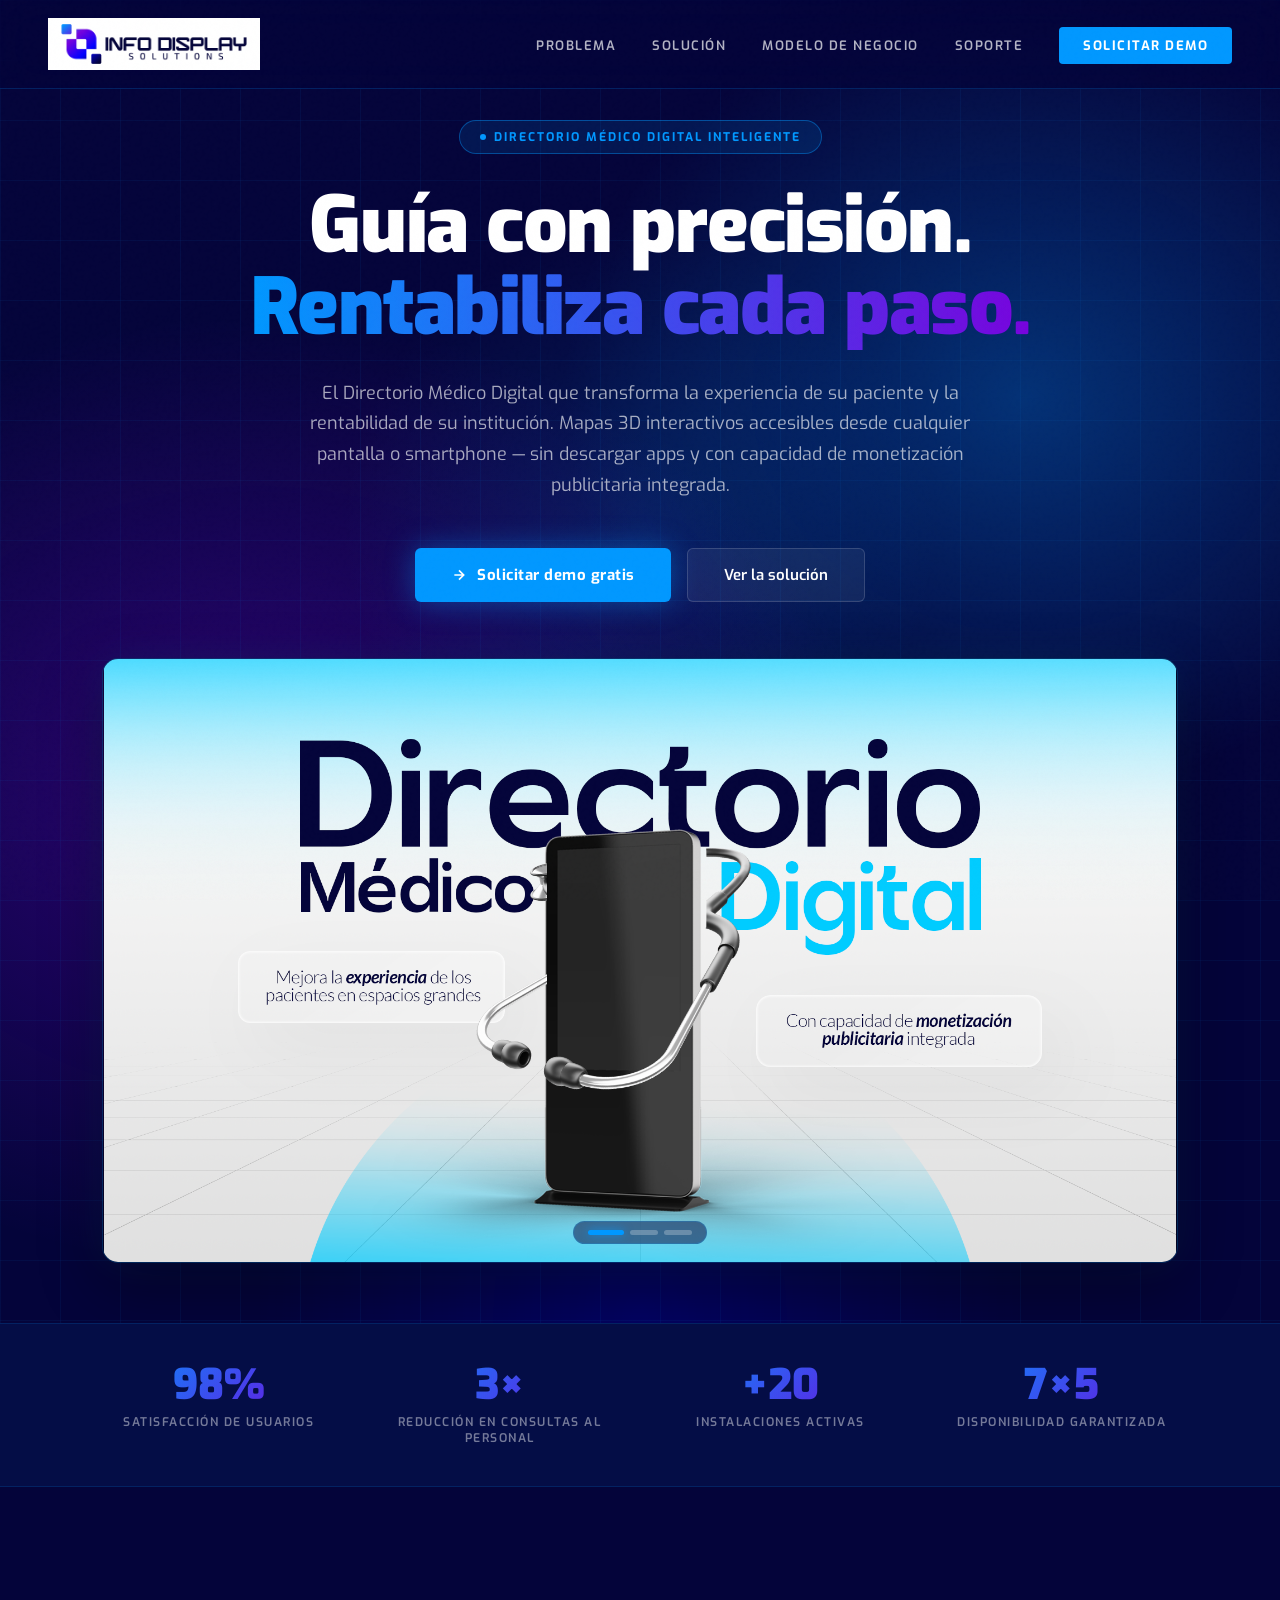
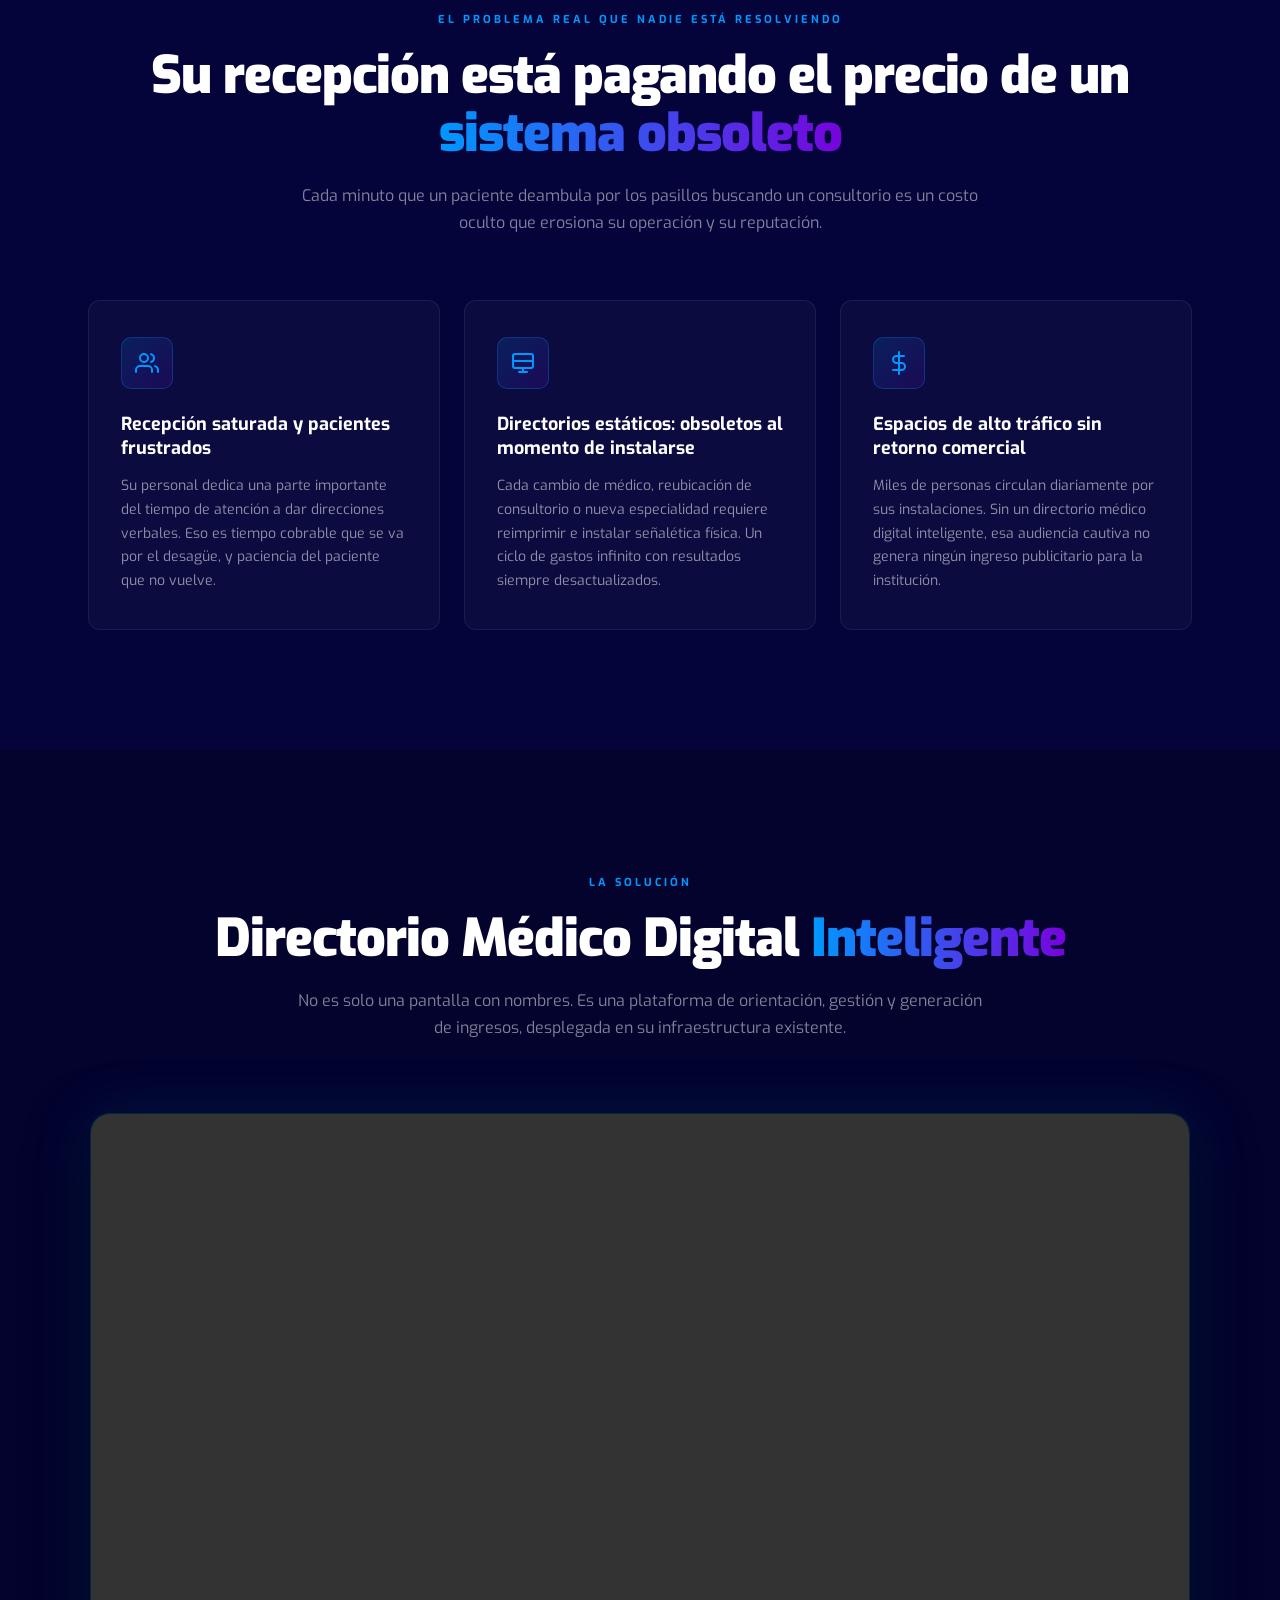
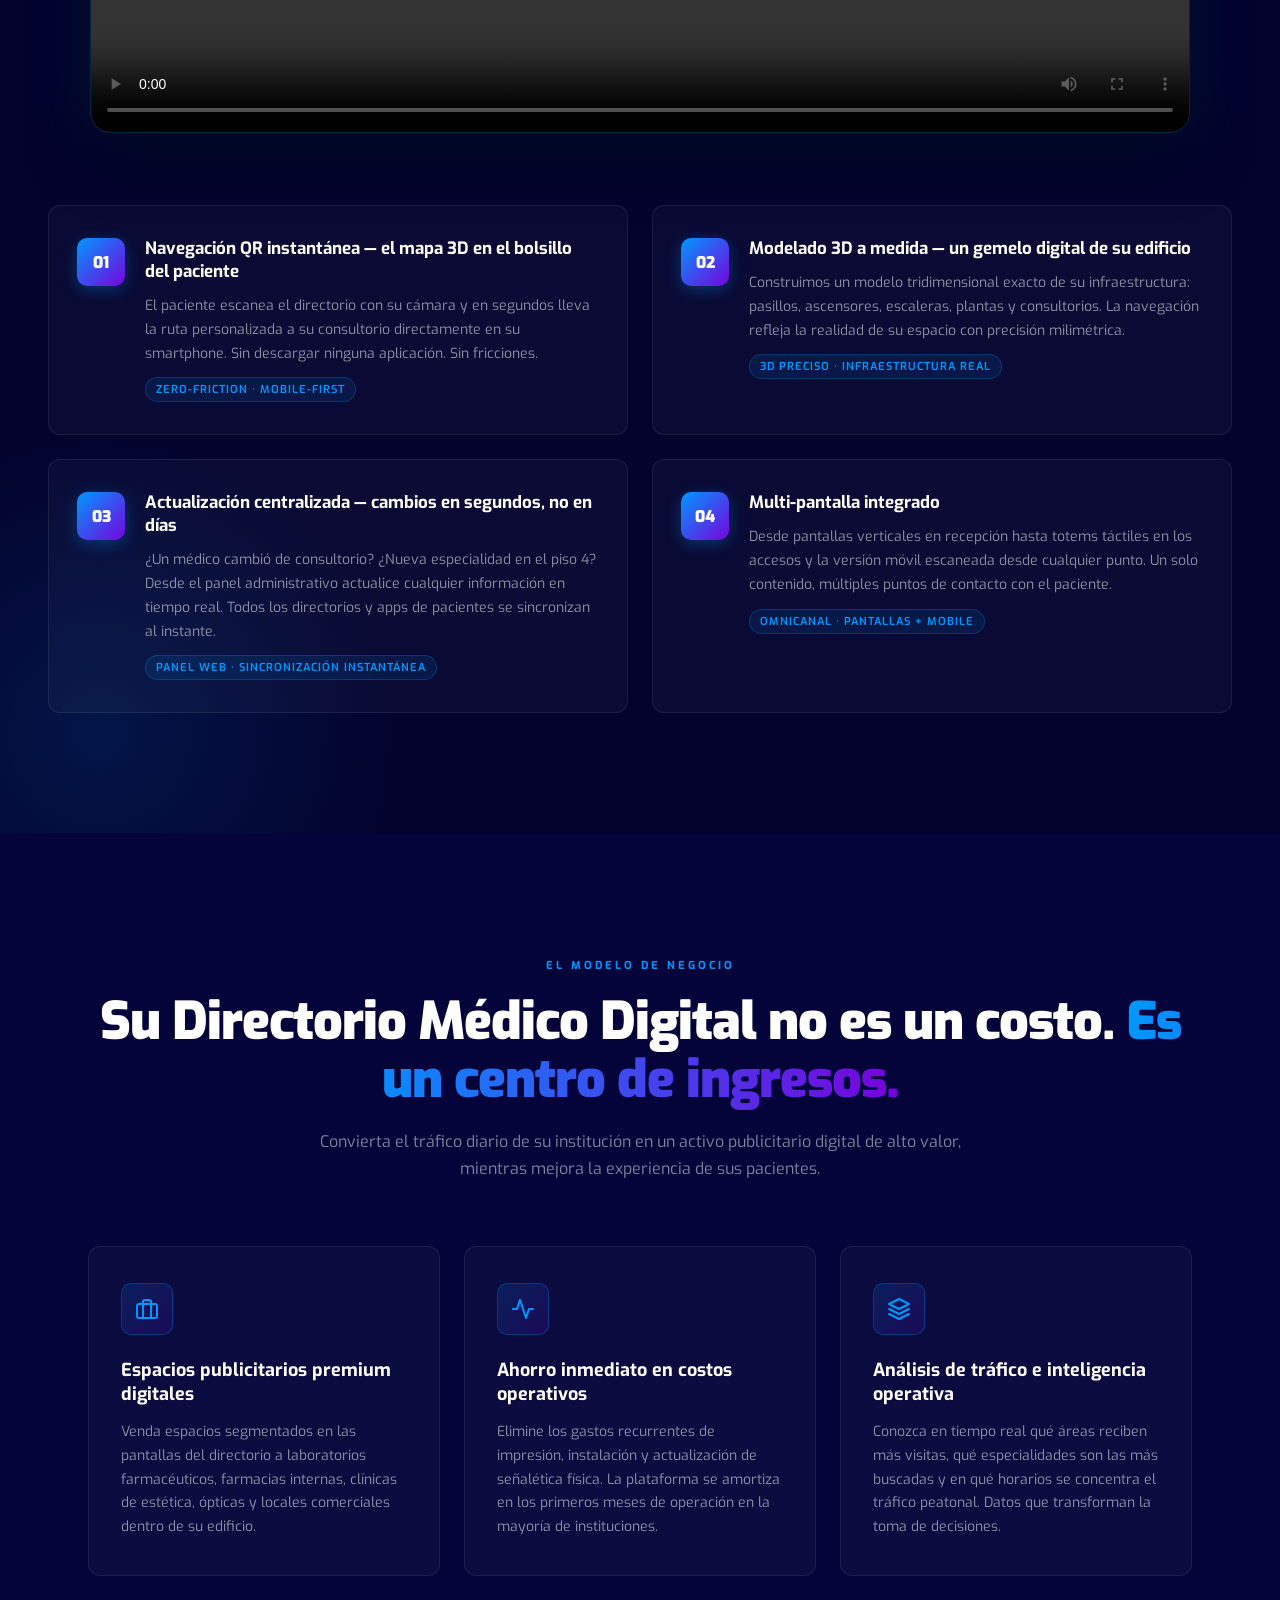
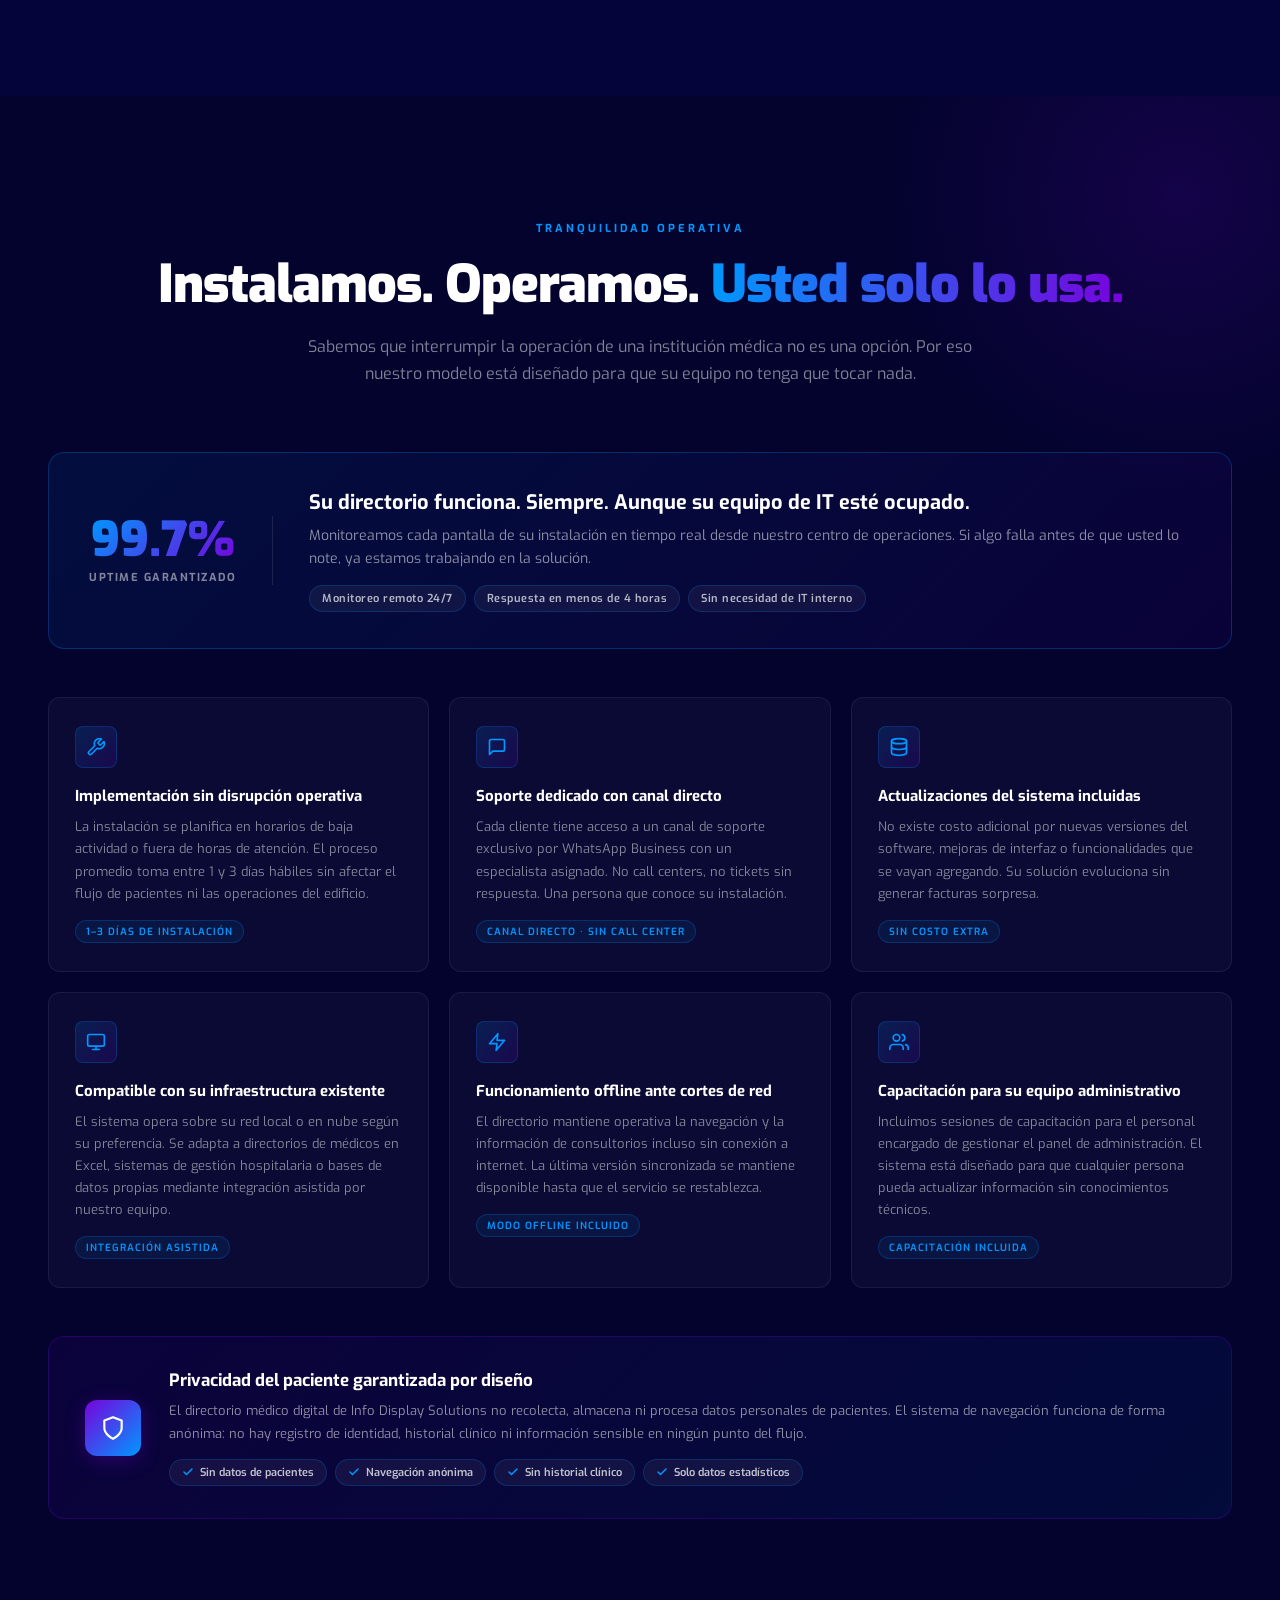
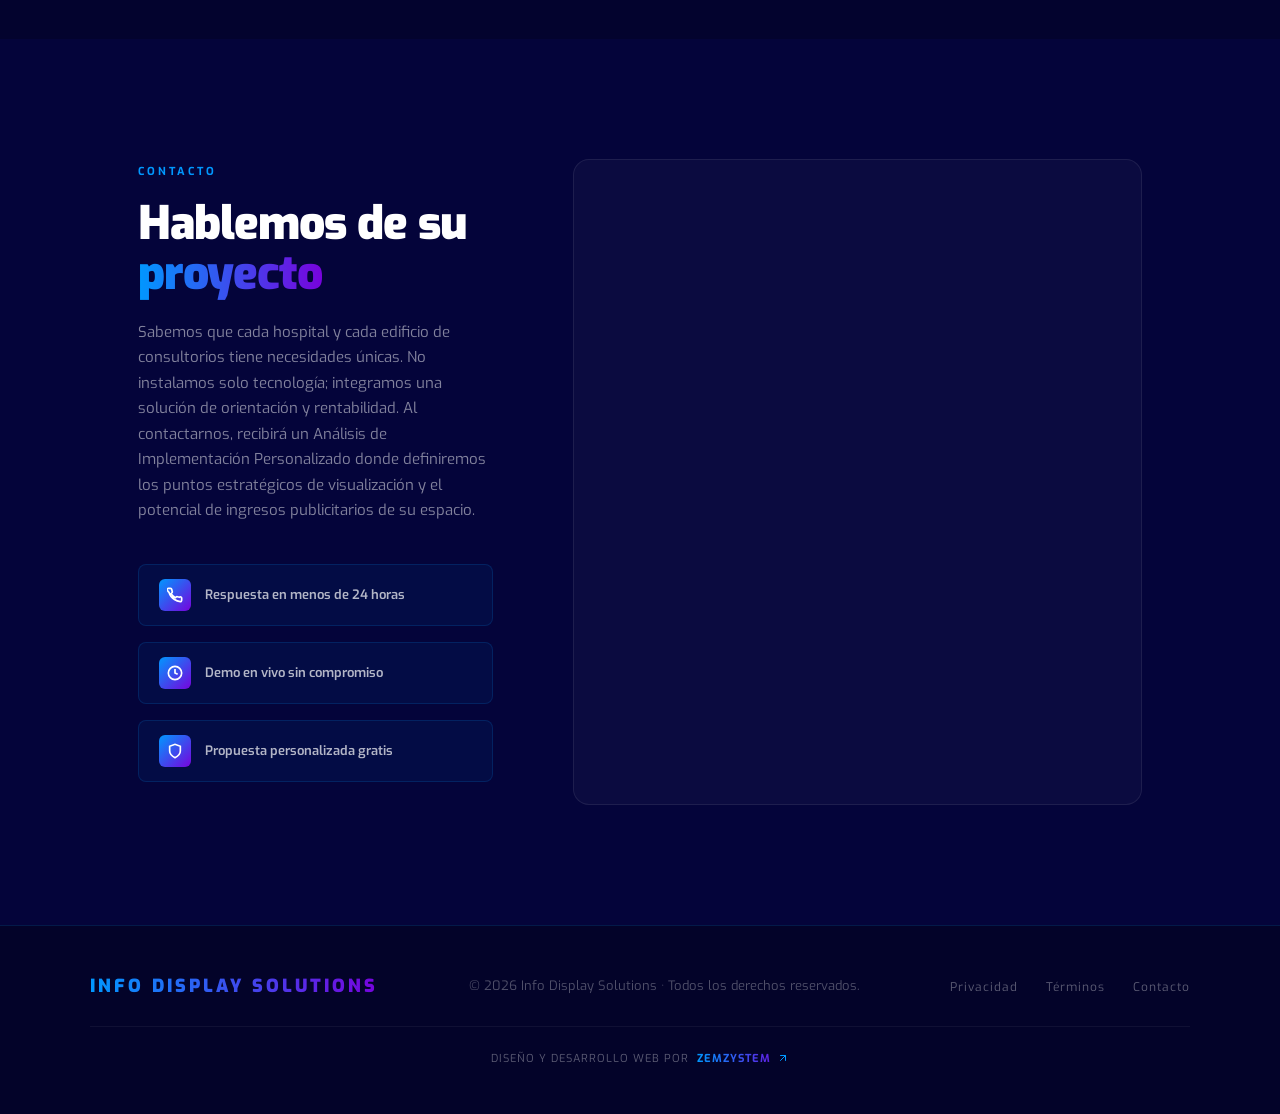
==== commit 3cbb3e3e: "Incluye img y video" ====
--- a/index.html
+++ b/index.html
@@ -293,12 +293,12 @@
       border-color: rgba(0,152,255,0.5);
     }
 
-    /* ─── HERO CARRUSEL PLACEHOLDER ───────────────────── */
+    /* ─── HERO CARRUSEL ─────────────────────────────── */
     .hero-carousel-wrap {
       position: relative;
       z-index: 2;
       width: 100%;
-      max-width: 1400px;
+      max-width: 1100px;
       margin: 0 auto;
       padding: 0 12px;
       animation: fadeInUp 0.8s 0.6s ease both;
@@ -306,92 +306,113 @@
 
     .hero-carousel {
       width: 100%;
-      aspect-ratio: 1816 / 478;
+      aspect-ratio: 16 / 9;
       border-radius: 16px;
-      border: 2px dashed rgba(0,152,255,0.35);
-      background:
-        linear-gradient(135deg, rgba(0,152,255,0.05), rgba(119,3,221,0.05)),
-        rgba(255,255,255,0.02);
-      display: flex;
-      flex-direction: column;
-      align-items: center;
-      justify-content: center;
-      gap: 14px;
+      border: 1px solid rgba(0,152,255,0.25);
+      background: rgba(0,0,0,0.4);
       position: relative;
       overflow: hidden;
-    }
-
-    .hero-carousel::before {
-      content: '';
+      box-shadow: 0 20px 60px rgba(0,0,0,0.4), 0 0 40px rgba(0,152,255,0.1);
+    }
+
+    .carousel-img {
       position: absolute;
       inset: 0;
-      background-image:
-        linear-gradient(rgba(0,152,255,0.04) 1px, transparent 1px),
-        linear-gradient(90deg, rgba(0,152,255,0.04) 1px, transparent 1px);
-      background-size: 40px 40px;
+      width: 100%;
+      height: 100%;
+      object-fit: contain;
+      opacity: 0;
+      transition: opacity 1s ease;
       pointer-events: none;
     }
 
-    .carousel-icon {
-      width: 64px;
-      height: 64px;
-      border-radius: 12px;
-      border: 2px dashed rgba(0,152,255,0.45);
+    .carousel-img.active {
+      opacity: 1;
+      pointer-events: auto;
+    }
+
+    .carousel-arrow {
+      position: absolute;
+      top: 50%;
+      transform: translateY(-50%);
+      width: 44px;
+      height: 44px;
+      border-radius: 50%;
+      background: rgba(4, 4, 58, 0.6);
+      backdrop-filter: blur(10px);
+      -webkit-backdrop-filter: blur(10px);
+      border: 1px solid rgba(0,152,255,0.3);
       display: flex;
       align-items: center;
       justify-content: center;
-      position: relative;
-      z-index: 1;
-      background: rgba(0,152,255,0.06);
-    }
-
-    .carousel-icon svg {
-      width: 30px;
-      height: 30px;
-      stroke: rgba(0,152,255,0.7);
+      cursor: pointer;
+      z-index: 3;
+      opacity: 0;
+      transition: opacity 0.3s, background 0.25s, border-color 0.25s;
+    }
+
+    .hero-carousel:hover .carousel-arrow {
+      opacity: 1;
+    }
+
+    .carousel-arrow:hover {
+      background: rgba(0, 152, 255, 0.4);
+      border-color: var(--dodger);
+    }
+
+    .carousel-arrow svg {
+      width: 20px;
+      height: 20px;
+      stroke: white;
       fill: none;
-      stroke-width: 1.5;
+      stroke-width: 2.5;
       stroke-linecap: round;
       stroke-linejoin: round;
     }
 
-    .carousel-label {
-      font-size: 14px;
-      font-weight: 700;
-      color: rgba(0,152,255,0.85);
-      letter-spacing: 3px;
-      text-transform: uppercase;
-      position: relative;
-      z-index: 1;
-    }
-
-    .carousel-dim {
-      font-size: 12px;
-      color: rgba(255,255,255,0.35);
-      position: relative;
-      z-index: 1;
-      font-weight: 400;
-      letter-spacing: 1px;
+    .carousel-prev {
+      left: 20px;
+    }
+
+    .carousel-next {
+      right: 20px;
     }
 
     .carousel-dots {
+      position: absolute;
+      bottom: 18px;
+      left: 50%;
+      transform: translateX(-50%);
       display: flex;
       gap: 6px;
-      position: relative;
-      z-index: 1;
-      margin-top: 6px;
+      z-index: 3;
+      padding: 8px 14px;
+      background: rgba(4, 4, 58, 0.5);
+      backdrop-filter: blur(10px);
+      -webkit-backdrop-filter: blur(10px);
+      border-radius: 100px;
+      border: 1px solid rgba(0,152,255,0.2);
     }
 
     .carousel-dot {
       width: 28px;
       height: 5px;
       border-radius: 3px;
-      background: rgba(0,152,255,0.2);
+      background: rgba(255,255,255,0.25);
+      border: none;
+      padding: 0;
+      cursor: pointer;
+      transition: background 0.3s, box-shadow 0.3s, width 0.3s;
+    }
+
+    .carousel-dot:hover {
+      background: rgba(255,255,255,0.5);
     }
 
     .carousel-dot.active {
       background: var(--dodger);
-      box-shadow: 0 0 10px rgba(0,152,255,0.6);
+      box-shadow: 0 0 10px rgba(0,152,255,0.7);
+      width: 36px;
     }
 
     .stats-strip {
@@ -590,39 +611,45 @@
       margin: 0 auto;
     }
 
-    /* Video placeholder */
+    /* Video del sistema */
     .video-wrap {
       max-width: 1100px;
       margin: 0 auto 72px;
       position: relative;
     }
 
-    .video-placeholder {
+    .video-container {
       width: 100%;
-      aspect-ratio: 16 / 9;
       border-radius: 20px;
-      border: 2px dashed rgba(0,152,255,0.35);
-      background:
-        linear-gradient(135deg, rgba(0,152,255,0.08), rgba(119,3,221,0.08)),
-        rgba(255,255,255,0.02);
-      display: flex;
-      flex-direction: column;
-      align-items: center;
-      justify-content: center;
-      gap: 20px;
+      overflow: hidden;
       position: relative;
-      overflow: hidden;
-    }
-
-    .video-placeholder::before {
+      background: #000;
+      border: 1px solid rgba(0,152,255,0.25);
+      box-shadow: 0 20px 60px rgba(0,0,0,0.5), 0 0 60px rgba(0,152,255,0.15);
+    }
+
+    .video-container::before {
       content: '';
       position: absolute;
-      inset: 0;
-      background-image:
-        linear-gradient(rgba(0,152,255,0.04) 1px, transparent 1px),
-        linear-gradient(90deg, rgba(0,152,255,0.04) 1px, transparent 1px);
-      background-size: 40px 40px;
+      inset: -1px;
+      border-radius: 20px;
+      padding: 1px;
+      background: linear-gradient(135deg, rgba(0,152,255,0.5), rgba(119,3,221,0.5), transparent);
+      -webkit-mask: linear-gradient(#fff 0 0) content-box, linear-gradient(#fff 0 0);
+      mask: linear-gradient(#fff 0 0) content-box, linear-gradient(#fff 0 0);
+      -webkit-mask-composite: xor;
+      mask-composite: exclude;
       pointer-events: none;
+      z-index: 1;
+    }
+
+    .system-video {
+      display: block;
+      width: 100%;
+      height: auto;
+      aspect-ratio: 16 / 9;
+      object-fit: cover;
+      background: #000;
     }
 
     .video-play-btn {
@@ -649,24 +676,6 @@
       height: 32px;
       fill: white;
       margin-left: 4px;
-    }
-
-    .video-label {
-      font-size: 14px;
-      font-weight: 700;
-      color: rgba(0,152,255,0.9);
-      letter-spacing: 3px;
-      text-transform: uppercase;
-      position: relative;
-      z-index: 1;
-    }
-
-    .video-dim {
-      font-size: 12px;
-      color: rgba(255,255,255,0.4);
-      position: relative;
-      z-index: 1;
-      letter-spacing: 1px;
     }
 
     /* Solution features */
@@ -1337,7 +1346,7 @@
       }
 
       .hero-carousel {
-        aspect-ratio: 16 / 10;
+        aspect-ratio: 16 / 9;
       }
 
       .uptime-badge {
@@ -1449,23 +1458,24 @@
       </div>
     </div>
 
-    <!-- CARRUSEL PLACEHOLDER -->
+    <!-- CARRUSEL -->
     <div class="hero-carousel-wrap">
-      <div class="hero-carousel">
-        <div class="carousel-icon">
-          <svg viewBox="0 0 24 24">
-            <rect x="3" y="3" width="18" height="18" rx="2"/>
-            <circle cx="8.5" cy="8.5" r="1.5"/>
-            <polyline points="21 15 16 10 5 21"/>
-          </svg>
-        </div>
-        <div class="carousel-label">Carrusel de imágenes</div>
-        <div class="carousel-dim">1816 × 478 px · Pendiente material de la diseñadora</div>
+      <div class="hero-carousel" id="heroCarousel">
+        <img src="Carrusel Wayfinding 1.png" class="carousel-img active" alt="Directorio Médico Digital imagen 1">
+        <img src="Carrusel Wayfinding 2.png" class="carousel-img" alt="Directorio Médico Digital imagen 2">
+        <img src="Carrusel Wayfinding 3.png" class="carousel-img" alt="Directorio Médico Digital imagen 3">
+
+        <button class="carousel-arrow carousel-prev" aria-label="Anterior">
+          <svg viewBox="0 0 24 24"><polyline points="15 18 9 12 15 6"/></svg>
+        </button>
+        <button class="carousel-arrow carousel-next" aria-label="Siguiente">
+          <svg viewBox="0 0 24 24"><polyline points="9 18 15 12 9 6"/></svg>
+        </button>
+
         <div class="carousel-dots">
-          <div class="carousel-dot active"></div>
-          <div class="carousel-dot"></div>
-          <div class="carousel-dot"></div>
-          <div class="carousel-dot"></div>
+          <button class="carousel-dot active" data-slide="0" aria-label="Imagen 1"></button>
+          <button class="carousel-dot" data-slide="1" aria-label="Imagen 2"></button>
+          <button class="carousel-dot" data-slide="2" aria-label="Imagen 3"></button>
         </div>
       </div>
     </div>
@@ -1537,14 +1547,18 @@
         <p class="section-sub">No es solo una pantalla con nombres. Es una plataforma de orientación, gestión y generación de ingresos, desplegada en su infraestructura existente.</p>
       </div>
 
-      <!-- VIDEO PLACEHOLDER -->
+      <!-- VIDEO DEL SISTEMA -->
       <div class="video-wrap reveal">
-        <div class="video-placeholder">
-          <div class="video-play-btn">
-            <svg viewBox="0 0 24 24"><polygon points="6 4 20 12 6 20 6 4"/></svg>
-          </div>
-          <div class="video-label">Video del sistema</div>
-          <div class="video-dim">Pendiente · Por integrar</div>
+        <div class="video-container">
+          <video
+            class="system-video"
+            controls
+            preload="metadata"
+            poster=""
+            playsinline>
+            <source src="Wayfinding.mp4" type="video/mp4">
+            Tu navegador no soporta video HTML5.
+          </video>
         </div>
       </div>
 
@@ -1642,7 +1656,7 @@
           <h3>Su directorio funciona. Siempre. Aunque su equipo de IT esté ocupado.</h3>
           <p>Monitoreamos cada pantalla de su instalación en tiempo real desde nuestro centro de operaciones. Si algo falla antes de que usted lo note, ya estamos trabajando en la solución.</p>
           <div class="uptime-pills">
-            <span class="uptime-pill">Monitoreo remoto</span>
+            <span class="uptime-pill">Monitoreo remoto 24/7</span>
             <span class="uptime-pill">Respuesta en menos de 4 horas</span>
             <span class="uptime-pill">Sin necesidad de IT interno</span>
           </div>
@@ -1805,6 +1819,69 @@
   </footer>
 
   <script>
+    /* ─── CARRUSEL ───────────────────────────────── */
+    (function() {
+      const carousel = document.getElementById('heroCarousel');
+      if (!carousel) return;
+
+      const slides = carousel.querySelectorAll('.carousel-img');
+      const dots = carousel.querySelectorAll('.carousel-dot');
+      const prevBtn = carousel.querySelector('.carousel-prev');
+      const nextBtn = carousel.querySelector('.carousel-next');
+      let current = 0;
+      let autoplayTimer;
+      const AUTOPLAY_MS = 5000;
+
+      function goTo(index) {
+        slides[current].classList.remove('active');
+        dots[current].classList.remove('active');
+        current = (index + slides.length) % slides.length;
+        slides[current].classList.add('active');
+        dots[current].classList.add('active');
+      }
+
+      function next() { goTo(current + 1); }
+      function prev() { goTo(current - 1); }
+
+      function startAutoplay() {
+        stopAutoplay();
+        autoplayTimer = setInterval(next, AUTOPLAY_MS);
+      }
+
+      function stopAutoplay() {
+        if (autoplayTimer) clearInterval(autoplayTimer);
+      }
+
+      nextBtn.addEventListener('click', () => { next(); startAutoplay(); });
+      prevBtn.addEventListener('click', () => { prev(); startAutoplay(); });
+
+      dots.forEach((dot, i) => {
+        dot.addEventListener('click', () => { goTo(i); startAutoplay(); });
+      });
+
+      carousel.addEventListener('mouseenter', stopAutoplay);
+      carousel.addEventListener('mouseleave', startAutoplay);
+
+      // Soporte para swipe en móvil
+      let touchStartX = 0;
+      carousel.addEventListener('touchstart', (e) => {
+        touchStartX = e.changedTouches[0].screenX;
+        stopAutoplay();
+      }, { passive: true });
+
+      carousel.addEventListener('touchend', (e) => {
+        const touchEndX = e.changedTouches[0].screenX;
+        const diff = touchStartX - touchEndX;
+        if (Math.abs(diff) > 50) {
+          if (diff > 0) next(); else prev();
+        }
+        startAutoplay();
+      }, { passive: true });
+
+      startAutoplay();
+    })();
+
+    /* ─── REVEAL ON SCROLL ───────────────────────── */
     const reveals = document.querySelectorAll('.reveal');
     const observer = new IntersectionObserver((entries) => {
       entries.forEach((entry) => {
@@ -1837,4 +1914,4 @@
     });
   </script>
 </body>
-</html>+</html>
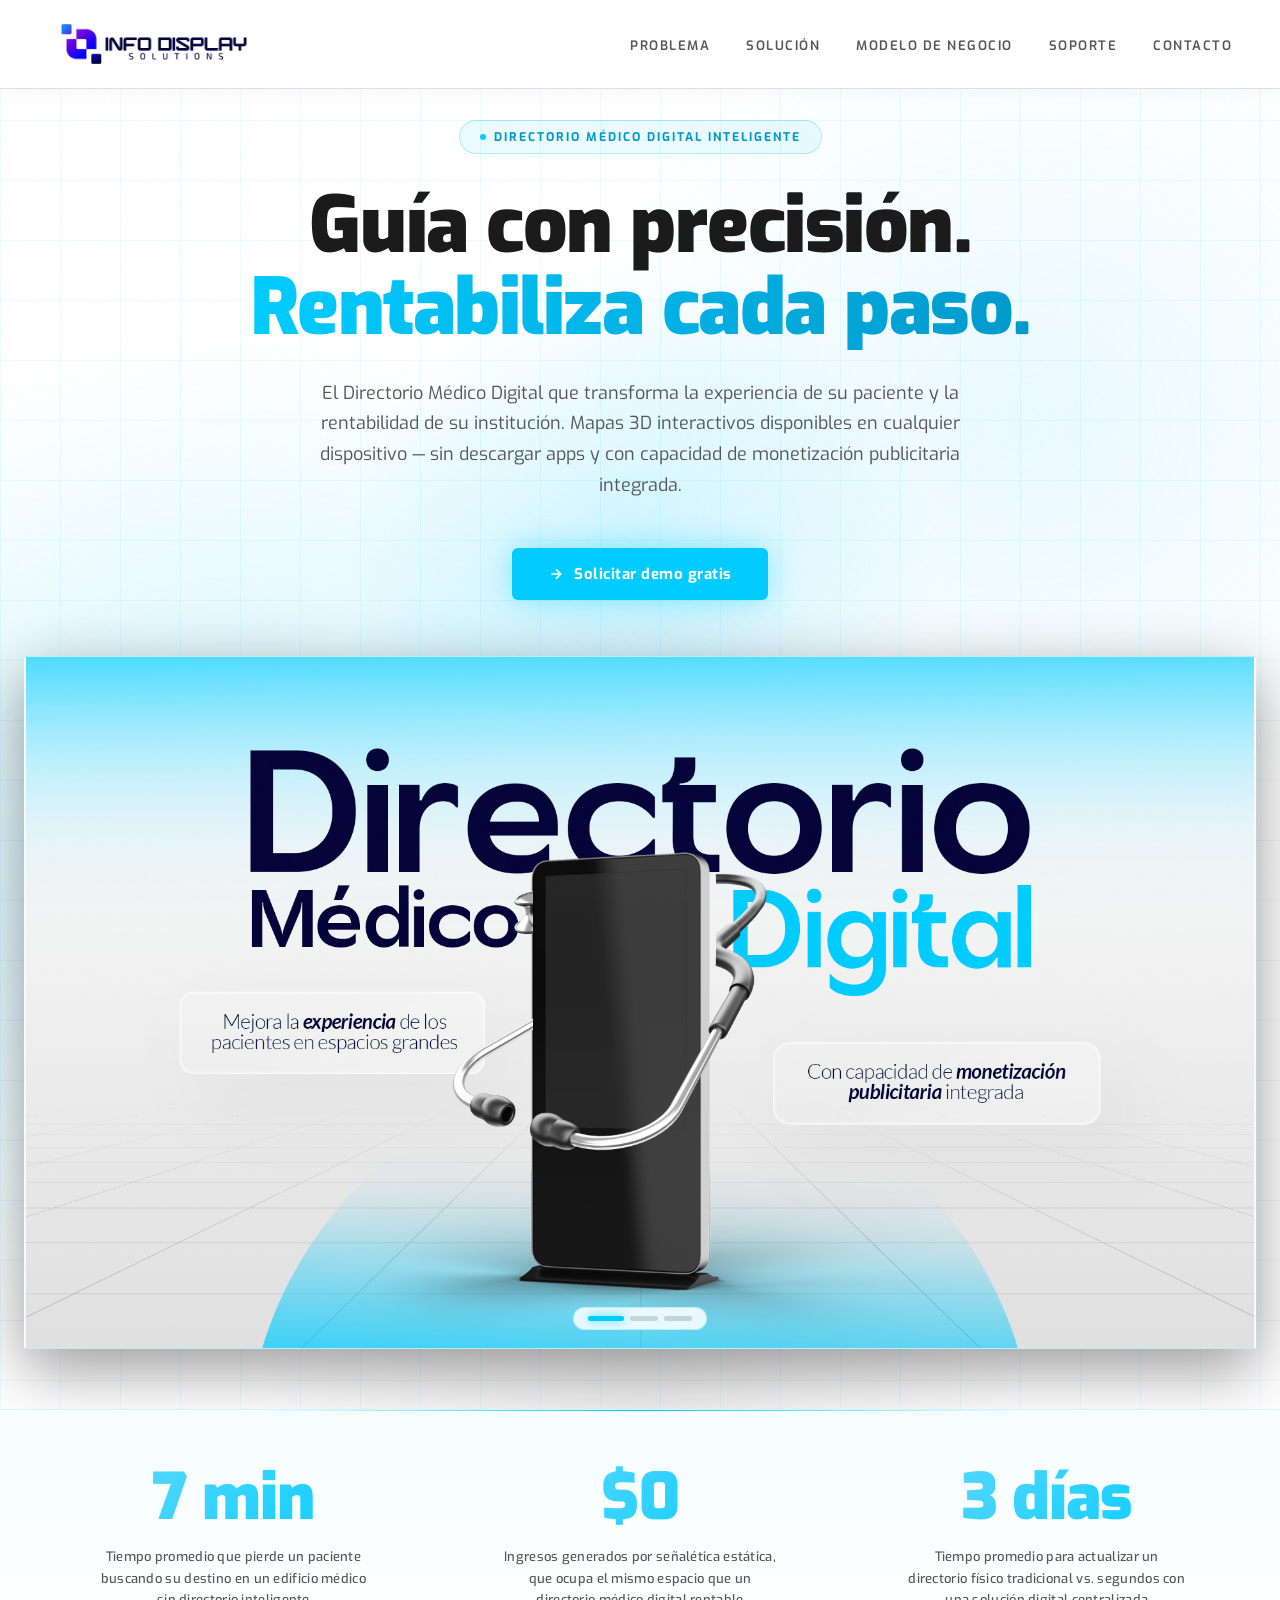
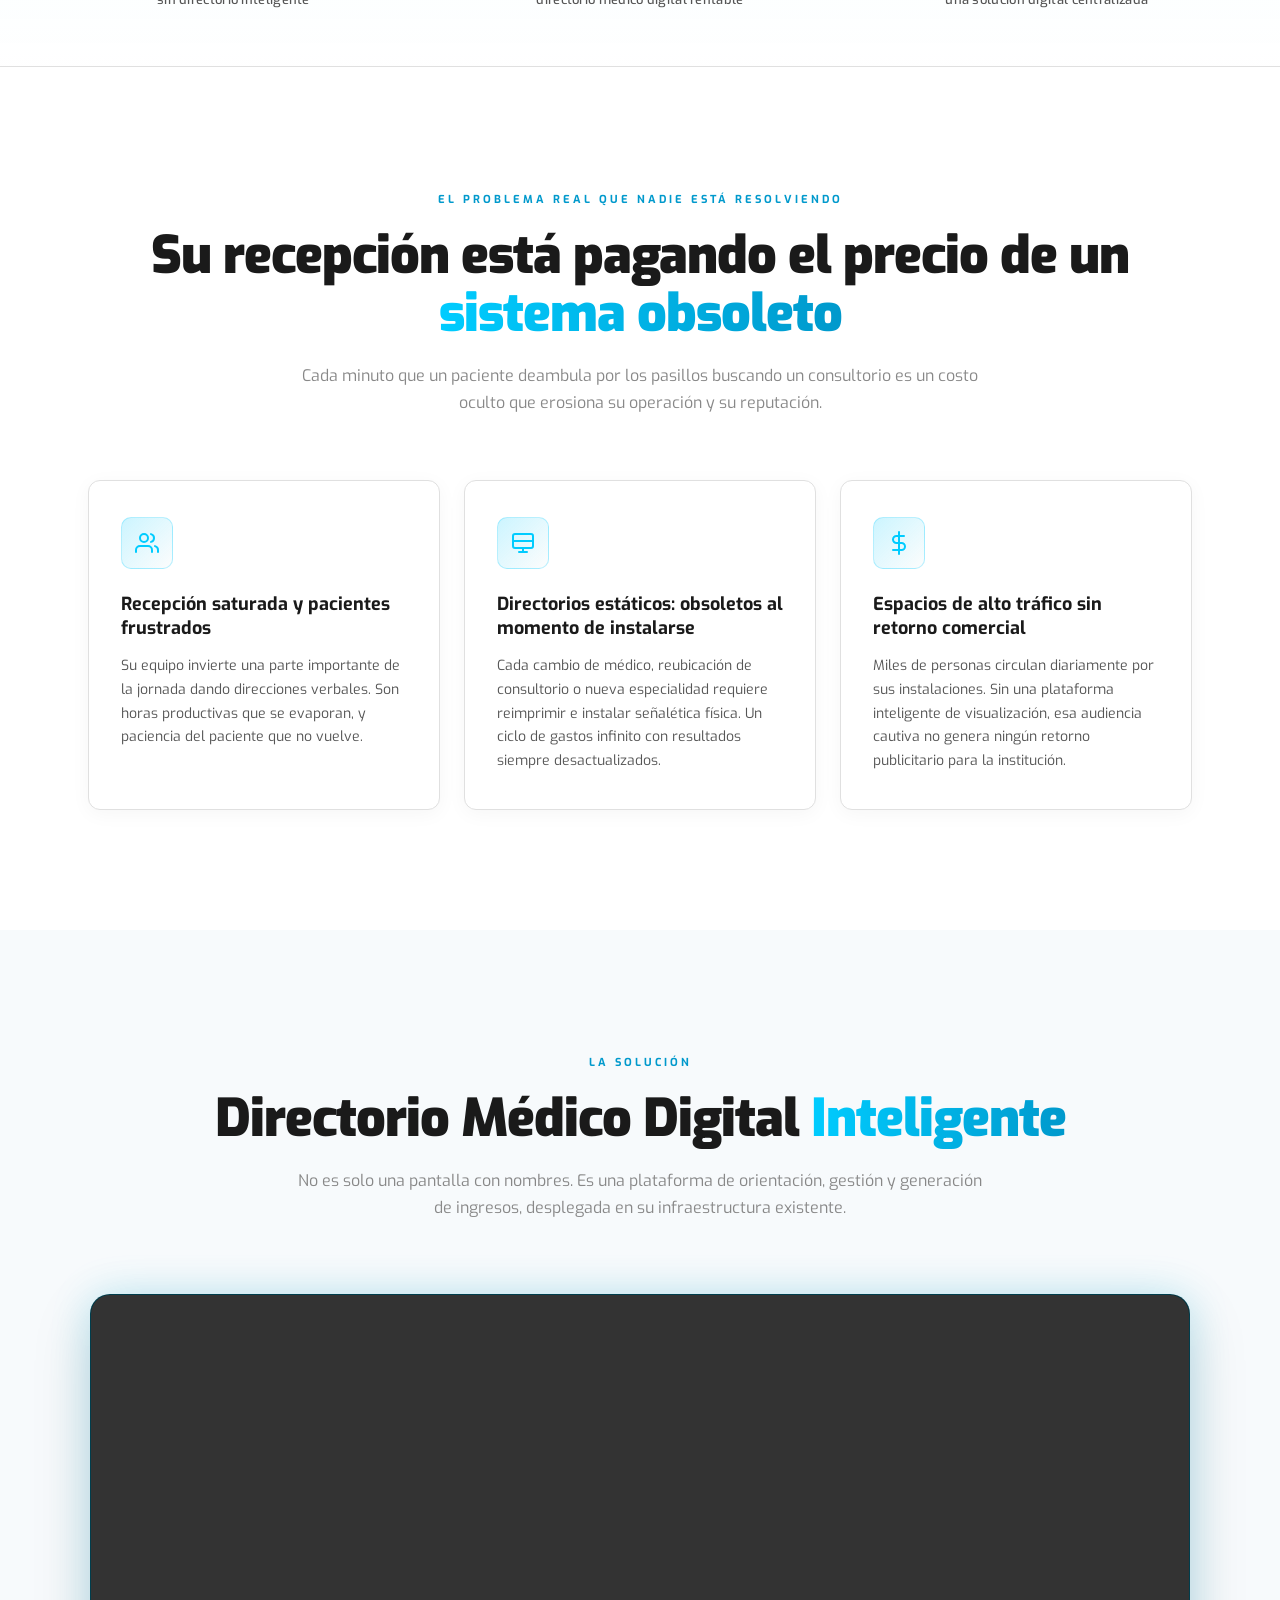
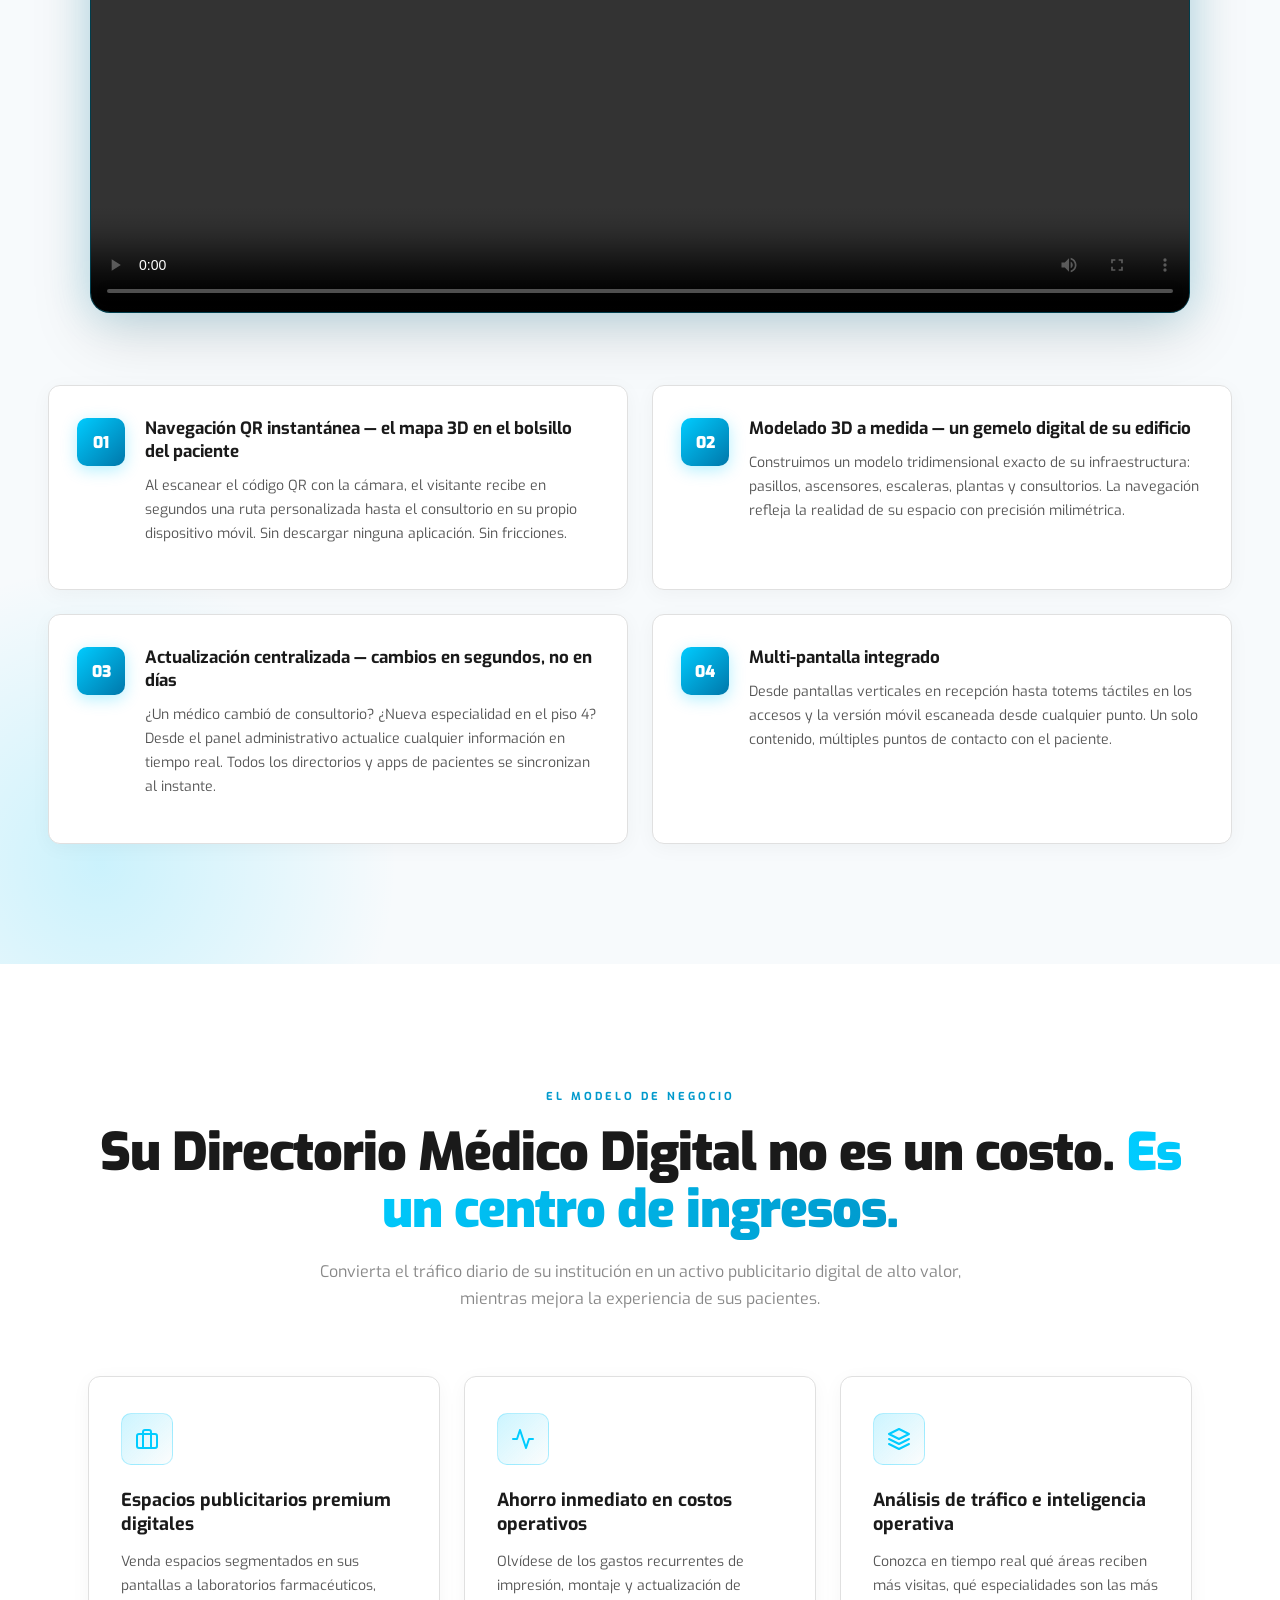
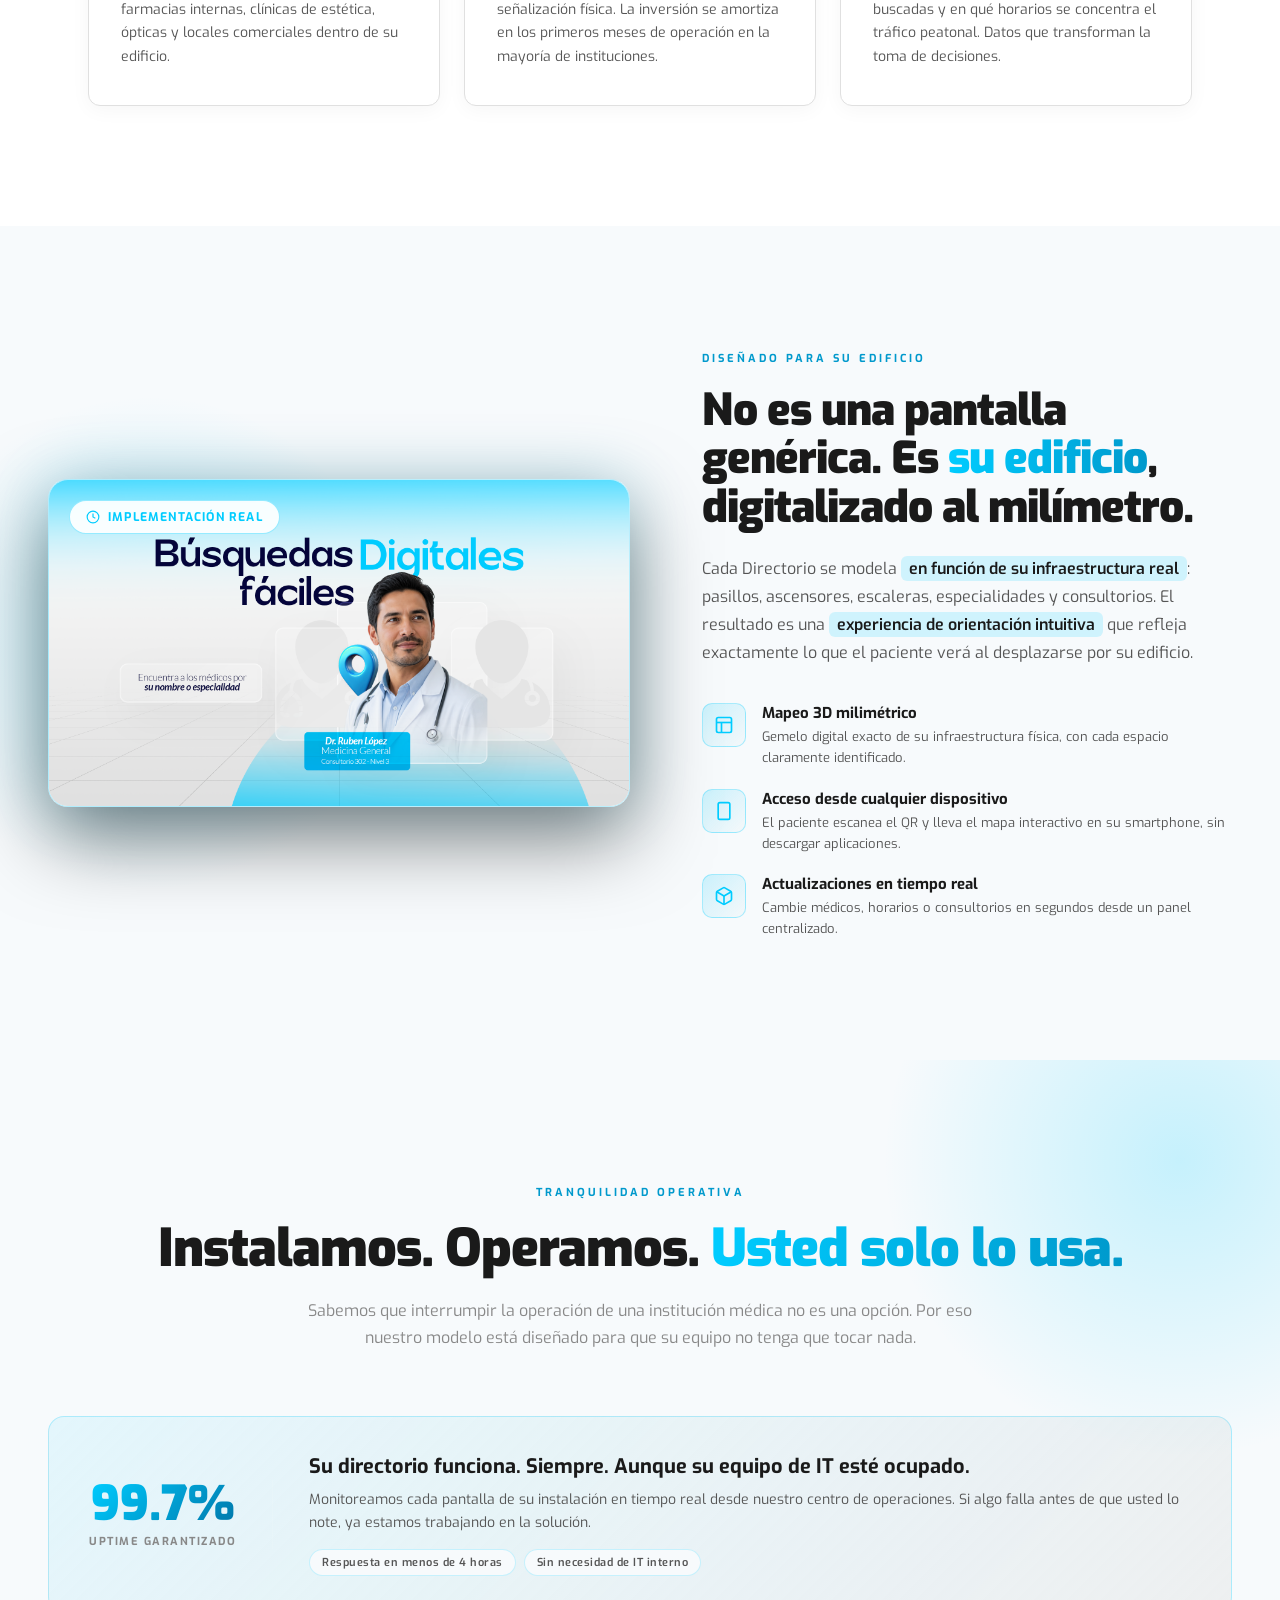
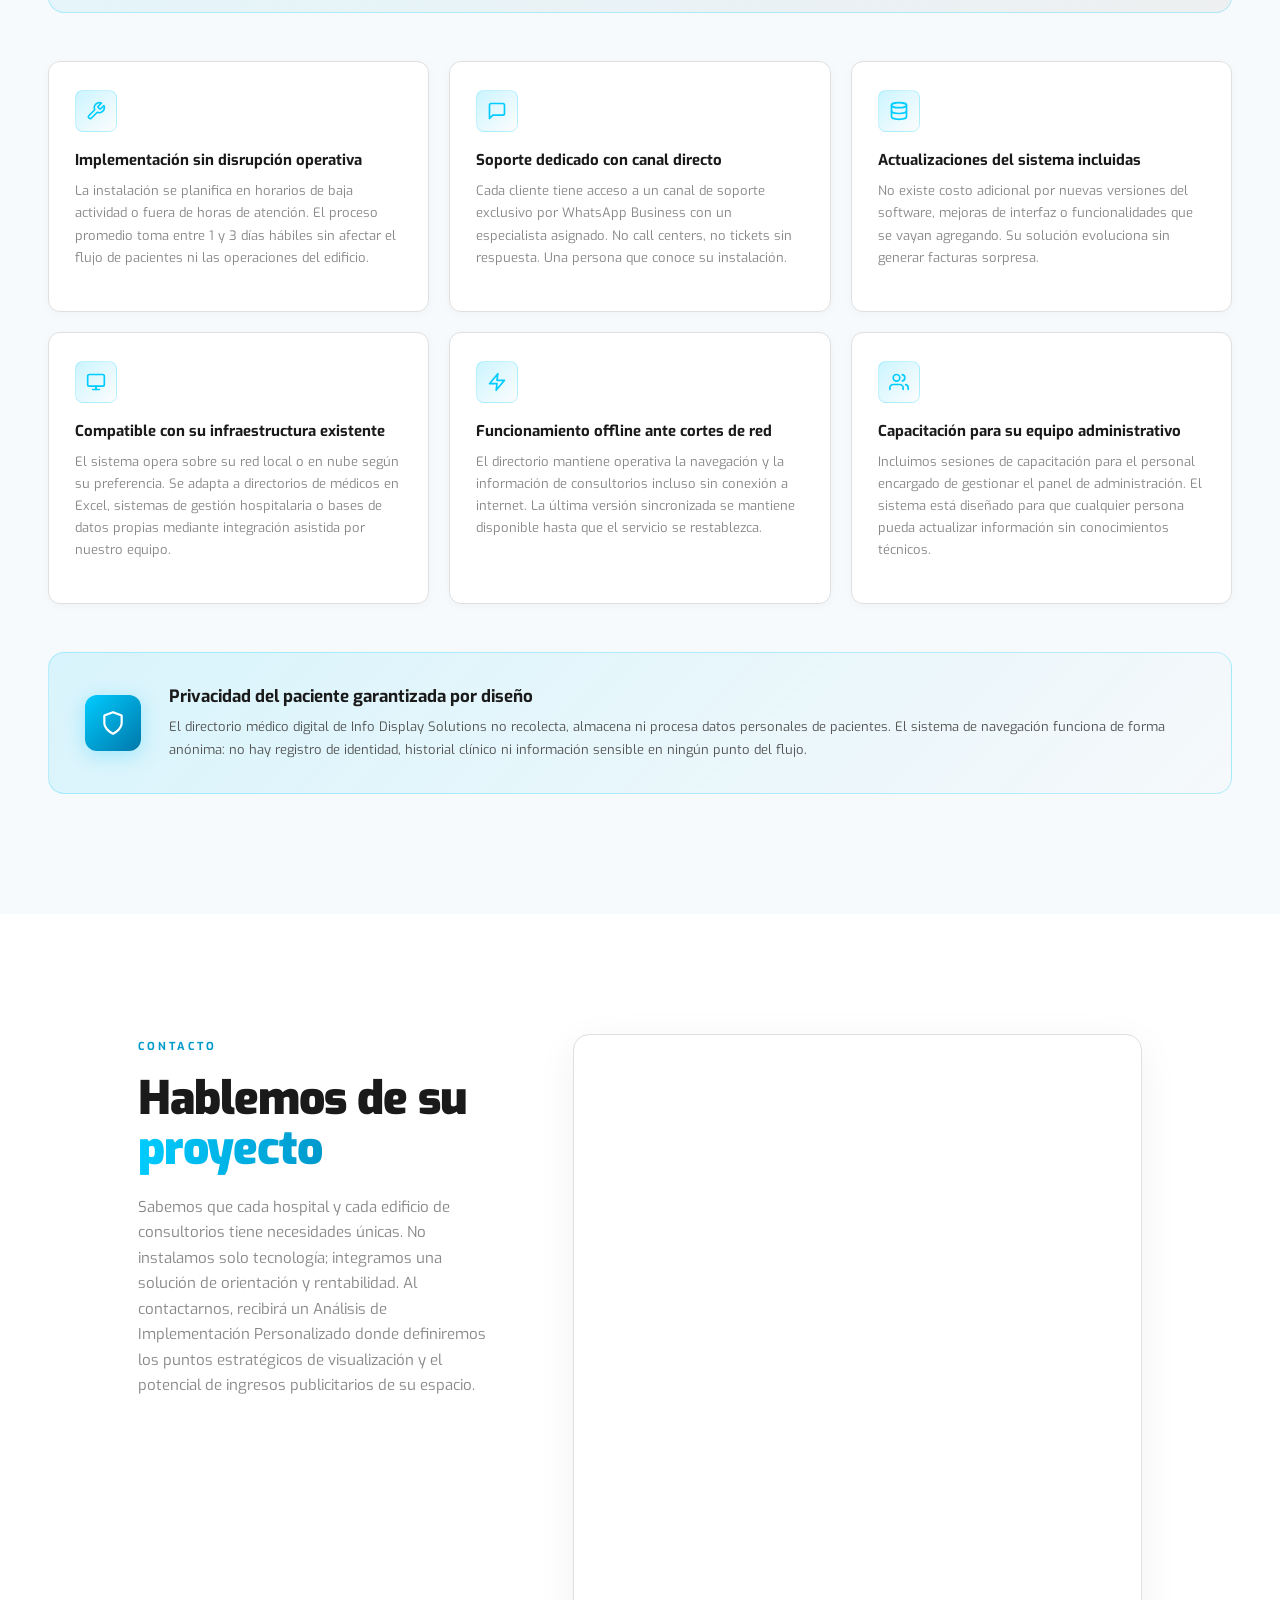
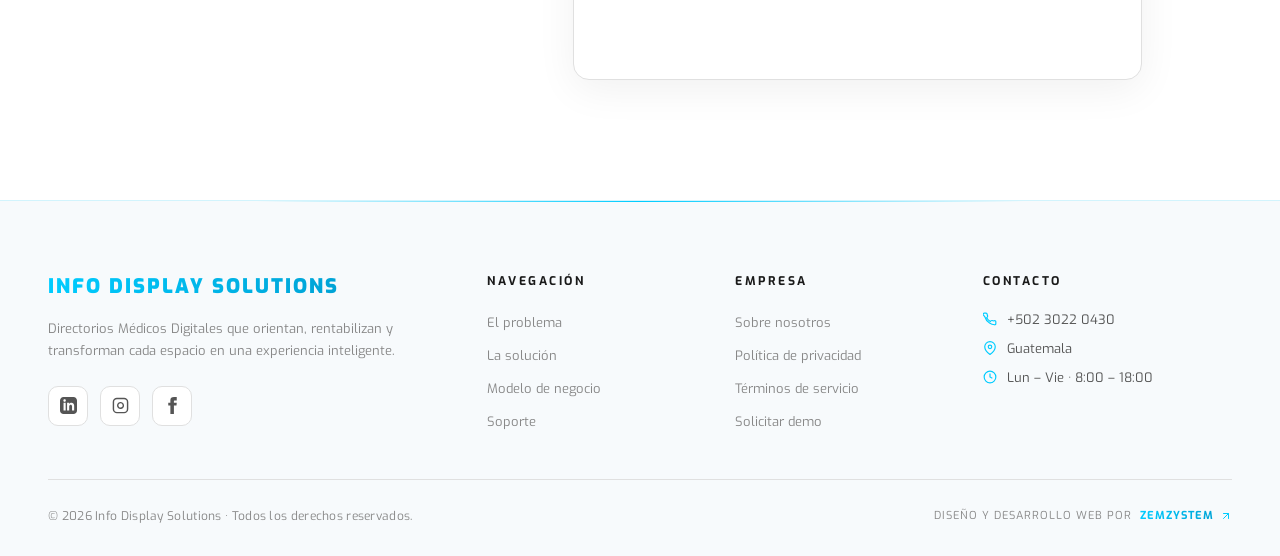
==== commit 9688d0d1: "Ajustes de diseño/paleta de colores" ====
--- a/index.html
+++ b/index.html
@@ -8,13 +8,27 @@
   <link rel="icon" href="icon.jpeg" type="image/png">
   <style>
     :root {
-      --midnight: #04043a;
-      --blue: #0000ff;
-      --violet: #7703dd;
-      --dodger: #0098ff;
+      /* Paleta del cliente: cyan + lightgray + white */
+      --primary: #00ccff;
+      --primary-soft: #66d9ff;
+      --primary-dark: #0099cc;
+      --lightgray: #e0e0e0;
       --white: #ffffff;
-      --gray-light: #f0f4ff;
-      --gray-mid: #8892b0;
+      --bg: #ffffff;
+      --bg-alt: #f7fafc;
+      --bg-tint: #f0f9ff;
+      --text-primary: #1a1a1a;
+      --text-secondary: #555555;
+      --text-muted: #888888;
+      --border: #e0e0e0;
+      --border-soft: #f0f0f0;
+      /* Alias retro-compatibilidad */
+      --midnight: #ffffff;
+      --dodger: #00ccff;
+      --violet: #00ccff;
+      --blue: #00ccff;
+      --gray-light: #f7fafc;
+      --gray-mid: #888888;
     }
 
     *, *::before, *::after {
@@ -29,8 +43,8 @@
 
     body {
       font-family: 'Exo', sans-serif;
-      background-color: var(--midnight);
-      color: var(--white);
+      background-color: var(--bg);
+      color: var(--text-primary);
       overflow-x: hidden;
     }
 
@@ -54,10 +68,11 @@
       align-items: center;
       justify-content: space-between;
       padding: 18px 48px;
-      background: rgba(4, 4, 58, 0.7);
+      background: rgba(255, 255, 255, 0.92);
       backdrop-filter: blur(20px);
       -webkit-backdrop-filter: blur(20px);
-      border-bottom: 1px solid rgba(0, 152, 255, 0.2);
+      border-bottom: 1px solid var(--border);
+      box-shadow: 0 2px 20px rgba(0,0,0,0.04);
     }
 
     .nav-logo {
@@ -82,17 +97,40 @@
     }
 
     .nav-links a {
-      color: rgba(255,255,255,0.7);
+      color: var(--text-secondary);
       text-decoration: none;
       font-size: 13px;
       font-weight: 600;
       letter-spacing: 1.5px;
       text-transform: uppercase;
       transition: color 0.25s;
-    }
-
-    .nav-links a:hover {
-      color: var(--dodger);
+      position: relative;
+    }
+
+    .nav-links a:not(.nav-cta)::after {
+      content: '';
+      position: absolute;
+      left: 0;
+      right: 0;
+      bottom: -6px;
+      height: 2px;
+      background: var(--primary);
+      border-radius: 2px;
+      transform: scaleX(0);
+      transform-origin: center;
+      transition: transform 0.25s ease;
+    }
+
+    .nav-links a:not(.nav-cta):hover {
+      color: var(--primary);
+    }
+
+    .nav-links a:not(.nav-cta).is-active {
+      color: var(--primary);
+    }
+
+    .nav-links a:not(.nav-cta).is-active::after {
+      transform: scaleX(1);
     }
 
     .nav-cta {
@@ -106,8 +144,8 @@
     }
 
     .nav-cta:hover {
-      background: #00b0ff !important;
-      box-shadow: 0 0 20px rgba(0,152,255,0.5);
+      background: #33d6ff !important;
+      box-shadow: 0 0 20px rgba(0,204,255,0.5);
       color: var(--white) !important;
     }
 
@@ -127,10 +165,10 @@
       position: absolute;
       inset: 0;
       background:
-        radial-gradient(ellipse 80% 60% at 20% 60%, rgba(119,3,221,0.35) 0%, transparent 60%),
-        radial-gradient(ellipse 60% 50% at 80% 30%, rgba(0,152,255,0.3) 0%, transparent 60%),
-        radial-gradient(ellipse 50% 80% at 50% 100%, rgba(0,0,255,0.2) 0%, transparent 60%),
-        var(--midnight);
+        radial-gradient(ellipse 80% 60% at 20% 60%, rgba(0,204,255,0.18) 0%, transparent 60%),
+        radial-gradient(ellipse 60% 50% at 80% 30%, rgba(102,217,255,0.14) 0%, transparent 60%),
+        radial-gradient(ellipse 50% 80% at 50% 100%, rgba(224,224,224,0.5) 0%, transparent 60%),
+        #ffffff;
       animation: meshShift 10s ease-in-out infinite alternate;
     }
 
@@ -143,8 +181,8 @@
       position: absolute;
       inset: 0;
       background-image:
-        linear-gradient(rgba(0,152,255,0.06) 1px, transparent 1px),
-        linear-gradient(90deg, rgba(0,152,255,0.06) 1px, transparent 1px);
+        linear-gradient(rgba(0,204,255,0.08) 1px, transparent 1px),
+        linear-gradient(90deg, rgba(0,204,255,0.08) 1px, transparent 1px);
       background-size: 60px 60px;
     }
 
@@ -153,7 +191,7 @@
       width: 600px;
       height: 600px;
       border-radius: 50%;
-      background: radial-gradient(circle, rgba(0,152,255,0.15) 0%, transparent 70%);
+      background: radial-gradient(circle, rgba(0,204,255,0.18) 0%, transparent 70%);
       top: 40%;
       left: 50%;
       transform: translate(-50%, -50%);
@@ -176,15 +214,15 @@
       display: inline-flex;
       align-items: center;
       gap: 8px;
-      background: rgba(0,152,255,0.12);
-      border: 1px solid rgba(0,152,255,0.4);
+      background: rgba(0,204,255,0.08);
+      border: 1px solid rgba(0,204,255,0.3);
       border-radius: 100px;
       padding: 8px 20px;
       font-size: 12px;
       font-weight: 700;
       letter-spacing: 2px;
       text-transform: uppercase;
-      color: var(--dodger);
+      color: var(--primary-dark);
       margin-bottom: 32px;
       animation: fadeInUp 0.8s ease both;
     }
@@ -214,12 +252,12 @@
 
     .hero h1 .line-1 {
       display: block;
-      color: var(--white);
+      color: var(--text-primary);
     }
 
     .hero h1 .line-2 {
       display: block;
-      background: linear-gradient(90deg, var(--dodger) 0%, var(--violet) 50%, var(--blue) 100%);
+      background: linear-gradient(90deg, #00ccff 0%, #0099cc 50%, #00ccff 100%);
       -webkit-background-clip: text;
       -webkit-text-fill-color: transparent;
       background-clip: text;
@@ -236,7 +274,7 @@
       font-size: 18px;
       font-weight: 400;
       line-height: 1.7;
-      color: rgba(255,255,255,0.65);
+      color: var(--text-secondary);
       max-width: 720px;
       margin: 0 auto 48px;
       animation: fadeInUp 0.8s 0.3s ease both;
@@ -263,34 +301,34 @@
       letter-spacing: 0.5px;
       text-decoration: none;
       transition: transform 0.25s, box-shadow 0.25s, background 0.25s;
-      box-shadow: 0 0 30px rgba(0,152,255,0.4);
+      box-shadow: 0 0 30px rgba(0,204,255,0.4);
     }
 
     .btn-primary:hover {
       transform: translateY(-2px);
-      box-shadow: 0 0 50px rgba(0,152,255,0.6);
-      background: #00b0ff;
+      box-shadow: 0 0 50px rgba(0,204,255,0.6);
+      background: #33d6ff;
     }
 
     .btn-secondary {
       display: inline-flex;
       align-items: center;
       gap: 10px;
-      background: rgba(255,255,255,0.06);
-      color: var(--white);
+      background: var(--bg-alt);
+      color: var(--text-primary);
       padding: 16px 36px;
       border-radius: 6px;
       font-size: 15px;
       font-weight: 600;
       text-decoration: none;
-      border: 1px solid rgba(255,255,255,0.15);
+      border: 1px solid var(--border);
       transition: transform 0.25s, background 0.25s, border-color 0.25s;
     }
 
     .btn-secondary:hover {
       transform: translateY(-2px);
-      background: rgba(255,255,255,0.1);
-      border-color: rgba(0,152,255,0.5);
+      background: var(--bg-alt);
+      border-color: rgba(0,204,255,0.5);
     }
 
     /* ─── HERO CARRUSEL ─────────────────────────────── */
@@ -298,21 +336,23 @@
       position: relative;
       z-index: 2;
       width: 100%;
-      max-width: 1100px;
-      margin: 0 auto;
-      padding: 0 12px;
+      max-width: 100%;
+      margin: 0;
+      padding: 0;
       animation: fadeInUp 0.8s 0.6s ease both;
     }
 
     .hero-carousel {
       width: 100%;
       aspect-ratio: 16 / 9;
-      border-radius: 16px;
-      border: 1px solid rgba(0,152,255,0.25);
-      background: rgba(0,0,0,0.4);
+      border-radius: 0;
+      border: none;
+      border-top: 1px solid rgba(0,204,255,0.25);
+      border-bottom: 1px solid rgba(0,204,255,0.25);
+      background: var(--bg-alt);
       position: relative;
       overflow: hidden;
-      box-shadow: 0 20px 60px rgba(0,0,0,0.4), 0 0 40px rgba(0,152,255,0.1);
+      box-shadow: 0 20px 60px rgba(0,0,0,0.4);
     }
 
     .carousel-img {
@@ -338,10 +378,10 @@
       width: 44px;
       height: 44px;
       border-radius: 50%;
-      background: rgba(4, 4, 58, 0.6);
+      background: rgba(255, 255, 255, 0.85);
       backdrop-filter: blur(10px);
       -webkit-backdrop-filter: blur(10px);
-      border: 1px solid rgba(0,152,255,0.3);
+      border: 1px solid rgba(0,204,255,0.3);
       display: flex;
       align-items: center;
       justify-content: center;
@@ -356,14 +396,18 @@
     }
 
     .carousel-arrow:hover {
-      background: rgba(0, 152, 255, 0.4);
-      border-color: var(--dodger);
+      background: var(--primary);
+      border-color: var(--primary);
+    }
+
+    .carousel-arrow:hover svg {
+      stroke: #ffffff;
     }
 
     .carousel-arrow svg {
       width: 20px;
       height: 20px;
-      stroke: white;
+      stroke: var(--text-primary);
       fill: none;
       stroke-width: 2.5;
       stroke-linecap: round;
@@ -387,18 +431,18 @@
       gap: 6px;
       z-index: 3;
       padding: 8px 14px;
-      background: rgba(4, 4, 58, 0.5);
+      background: rgba(255, 255, 255, 0.85);
       backdrop-filter: blur(10px);
       -webkit-backdrop-filter: blur(10px);
       border-radius: 100px;
-      border: 1px solid rgba(0,152,255,0.2);
+      border: 1px solid rgba(0,204,255,0.2);
     }
 
     .carousel-dot {
       width: 28px;
       height: 5px;
       border-radius: 3px;
-      background: rgba(255,255,255,0.25);
+      background: rgba(0,0,0,0.15);
       border: none;
       padding: 0;
       cursor: pointer;
@@ -406,48 +450,68 @@
     }
 
     .carousel-dot:hover {
-      background: rgba(255,255,255,0.5);
+      background: rgba(0,0,0,0.3);
     }
 
     .carousel-dot.active {
       background: var(--dodger);
-      box-shadow: 0 0 10px rgba(0,152,255,0.7);
+      box-shadow: 0 0 10px rgba(0,204,255,0.7);
       width: 36px;
     }
 
     .stats-strip {
-      background: rgba(0,152,255,0.06);
-      border-top: 1px solid rgba(0,152,255,0.15);
-      border-bottom: 1px solid rgba(0,152,255,0.15);
-      padding: 40px 48px;
+      background: linear-gradient(180deg, rgba(0,204,255,0.04) 0%, rgba(255,255,255,1) 100%);
+      border-top: 1px solid rgba(0,204,255,0.18);
+      border-bottom: 1px solid var(--border);
+      padding: 56px 48px;
+      position: relative;
+    }
+
+    .stats-strip::before {
+      content: '';
+      position: absolute;
+      top: 0;
+      left: 50%;
+      transform: translateX(-50%);
+      width: 60%;
+      height: 1px;
+      background: linear-gradient(90deg, transparent, #00ccff, transparent);
     }
 
     .stats-inner {
-      max-width: 1100px;
+      max-width: 1200px;
       margin: 0 auto;
       display: grid;
-      grid-template-columns: repeat(4, 1fr);
-      gap: 24px;
+      grid-template-columns: repeat(3, 1fr);
+      gap: 36px;
       text-align: center;
     }
 
+    .stats-inner .stat-item {
+      padding: 0 12px;
+    }
+
     .stat-number {
-      font-size: 42px;
+      font-size: clamp(44px, 5vw, 64px);
       font-weight: 900;
-      background: linear-gradient(135deg, var(--dodger), var(--violet));
+      background: linear-gradient(135deg, #66d9ff, #00ccff);
       -webkit-background-clip: text;
       -webkit-text-fill-color: transparent;
       background-clip: text;
       line-height: 1;
-      margin-bottom: 8px;
+      margin-bottom: 16px;
+      letter-spacing: -1px;
     }
 
     .stat-label {
-      font-size: 12px;
-      font-weight: 600;
-      letter-spacing: 1.5px;
-      text-transform: uppercase;
-      color: rgba(255,255,255,0.45);
+      font-size: 13px;
+      font-weight: 500;
+      letter-spacing: 0.3px;
+      line-height: 1.65;
+      color: var(--text-secondary);
+      max-width: 280px;
+      margin: 0 auto;
+      text-transform: none;
     }
 
     .section-label {
@@ -456,7 +520,7 @@
       font-weight: 700;
       letter-spacing: 3px;
       text-transform: uppercase;
-      color: var(--dodger);
+      color: var(--primary-dark);
       margin-bottom: 20px;
     }
 
@@ -470,7 +534,7 @@
 
     .section-title em {
       font-style: normal;
-      background: linear-gradient(90deg, var(--dodger), var(--violet));
+      background: linear-gradient(90deg, #00ccff, #0099cc);
       -webkit-background-clip: text;
       -webkit-text-fill-color: transparent;
       background-clip: text;
@@ -478,7 +542,7 @@
 
     .section-sub {
       font-size: 16px;
-      color: rgba(255,255,255,0.5);
+      color: var(--text-muted);
       max-width: 700px;
       line-height: 1.7;
     }
@@ -507,13 +571,14 @@
     }
 
     .problem-card {
-      background: rgba(255,255,255,0.03);
-      border: 1px solid rgba(255,255,255,0.07);
+      background: #ffffff;
+      border: 1px solid var(--border);
       border-radius: 12px;
       padding: 36px 32px;
       position: relative;
       overflow: hidden;
       transition: background 0.3s, border-color 0.3s, transform 0.3s;
+      box-shadow: 0 4px 20px rgba(0,0,0,0.04);
     }
 
     .problem-card::before {
@@ -530,9 +595,10 @@
     }
 
     .problem-card:hover {
-      background: rgba(119,3,221,0.05);
-      border-color: rgba(119,3,221,0.3);
+      background: #f0fbff;
+      border-color: var(--primary);
       transform: translateY(-4px);
+      box-shadow: 0 10px 40px rgba(0,204,255,0.15);
     }
 
     .problem-card:hover::before {
@@ -543,8 +609,8 @@
       width: 52px;
       height: 52px;
       border-radius: 10px;
-      background: linear-gradient(135deg, rgba(0,152,255,0.15), rgba(119,3,221,0.15));
-      border: 1px solid rgba(0,152,255,0.25);
+      background: linear-gradient(135deg, rgba(0,204,255,0.2), rgba(224,224,224,0.08));
+      border: 1px solid rgba(0,204,255,0.25);
       display: flex;
       align-items: center;
       justify-content: center;
@@ -566,19 +632,19 @@
       font-weight: 700;
       margin-bottom: 14px;
       line-height: 1.3;
-      color: var(--white);
+      color: var(--text-primary);
     }
 
     .problem-card p {
       font-size: 14px;
       line-height: 1.7;
-      color: rgba(255,255,255,0.55);
+      color: var(--text-secondary);
     }
 
     /* ─── SOLUCION ────────────────────────────────────── */
     .solution {
       padding: 120px 48px;
-      background: rgba(0,0,0,0.2);
+      background: var(--bg-alt);
       position: relative;
       overflow: hidden;
     }
@@ -591,7 +657,7 @@
       width: 600px;
       height: 600px;
       border-radius: 50%;
-      background: radial-gradient(circle, rgba(0,152,255,0.12) 0%, transparent 70%);
+      background: radial-gradient(circle, rgba(0,204,255,0.18) 0%, transparent 70%);
       pointer-events: none;
     }
 
@@ -624,8 +690,8 @@
       overflow: hidden;
       position: relative;
       background: #000;
-      border: 1px solid rgba(0,152,255,0.25);
-      box-shadow: 0 20px 60px rgba(0,0,0,0.5), 0 0 60px rgba(0,152,255,0.15);
+      border: 1px solid rgba(0,204,255,0.3);
+      box-shadow: 0 20px 60px rgba(0,0,0,0.15), 0 0 40px rgba(0,204,255,0.2);
     }
 
     .video-container::before {
@@ -634,7 +700,7 @@
       inset: -1px;
       border-radius: 20px;
       padding: 1px;
-      background: linear-gradient(135deg, rgba(0,152,255,0.5), rgba(119,3,221,0.5), transparent);
+      background: linear-gradient(135deg, rgba(0,204,255,0.5), rgba(0,204,255,0.5), transparent);
       -webkit-mask: linear-gradient(#fff 0 0) content-box, linear-gradient(#fff 0 0);
       mask: linear-gradient(#fff 0 0) content-box, linear-gradient(#fff 0 0);
       -webkit-mask-composite: xor;
@@ -656,19 +722,19 @@
       width: 90px;
       height: 90px;
       border-radius: 50%;
-      background: linear-gradient(135deg, var(--dodger), var(--violet));
+      background: linear-gradient(135deg, #00ccff, #0077aa);
       display: flex;
       align-items: center;
       justify-content: center;
       position: relative;
       z-index: 1;
-      box-shadow: 0 0 40px rgba(0,152,255,0.4);
+      box-shadow: 0 0 40px rgba(0,204,255,0.4);
       animation: pulseGlow 2.5s ease-in-out infinite;
     }
 
     @keyframes pulseGlow {
-      0%, 100% { box-shadow: 0 0 30px rgba(0,152,255,0.4); }
-      50% { box-shadow: 0 0 60px rgba(0,152,255,0.7); }
+      0%, 100% { box-shadow: 0 0 30px rgba(0,204,255,0.4); }
+      50% { box-shadow: 0 0 60px rgba(0,204,255,0.7); }
     }
 
     .video-play-btn svg {
@@ -686,20 +752,22 @@
     }
 
     .feature-item {
-      background: rgba(255,255,255,0.03);
-      border: 1px solid rgba(255,255,255,0.08);
+      background: #ffffff;
+      border: 1px solid var(--border);
       border-radius: 12px;
       padding: 32px 28px;
       display: flex;
       gap: 20px;
       align-items: flex-start;
       transition: background 0.3s, border-color 0.3s, transform 0.3s;
+      box-shadow: 0 4px 20px rgba(0,0,0,0.04);
     }
 
     .feature-item:hover {
-      background: rgba(0,152,255,0.05);
-      border-color: rgba(0,152,255,0.25);
+      background: #f0fbff;
+      border-color: var(--primary);
       transform: translateY(-3px);
+      box-shadow: 0 8px 30px rgba(0,204,255,0.12);
     }
 
     .feature-num {
@@ -707,14 +775,14 @@
       width: 48px;
       height: 48px;
       border-radius: 10px;
-      background: linear-gradient(135deg, var(--dodger), var(--violet));
+      background: linear-gradient(135deg, #00ccff, #0077aa);
       display: flex;
       align-items: center;
       justify-content: center;
       font-size: 16px;
       font-weight: 900;
       color: var(--white);
-      box-shadow: 0 4px 16px rgba(0,152,255,0.3);
+      box-shadow: 0 4px 16px rgba(0,204,255,0.3);
     }
 
     .feature-content {
@@ -726,13 +794,13 @@
       font-weight: 700;
       margin-bottom: 10px;
       line-height: 1.35;
-      color: var(--white);
+      color: var(--text-primary);
     }
 
     .feature-content p {
       font-size: 14px;
       line-height: 1.7;
-      color: rgba(255,255,255,0.55);
+      color: var(--text-secondary);
       margin-bottom: 12px;
     }
 
@@ -742,8 +810,8 @@
       font-weight: 600;
       letter-spacing: 1px;
       color: var(--dodger);
-      background: rgba(0,152,255,0.1);
-      border: 1px solid rgba(0,152,255,0.25);
+      background: rgba(0,204,255,0.1);
+      border: 1px solid rgba(0,204,255,0.25);
       padding: 4px 10px;
       border-radius: 100px;
       text-transform: uppercase;
@@ -772,13 +840,14 @@
     }
 
     .roi-card {
-      background: rgba(255,255,255,0.03);
-      border: 1px solid rgba(255,255,255,0.07);
+      background: #ffffff;
+      border: 1px solid var(--border);
       border-radius: 12px;
       padding: 36px 32px;
       position: relative;
       overflow: hidden;
       transition: background 0.3s, border-color 0.3s, transform 0.3s;
+      box-shadow: 0 4px 20px rgba(0,0,0,0.04);
     }
 
     .roi-card::before {
@@ -788,16 +857,17 @@
       left: 0;
       right: 0;
       height: 2px;
-      background: linear-gradient(90deg, var(--dodger), var(--violet));
+      background: linear-gradient(90deg, #00ccff, #0099cc);
       transform: scaleX(0);
       transition: transform 0.4s ease;
       transform-origin: right;
     }
 
     .roi-card:hover {
-      background: rgba(0,152,255,0.05);
-      border-color: rgba(0,152,255,0.25);
+      background: #f0fbff;
+      border-color: var(--primary);
       transform: translateY(-4px);
+      box-shadow: 0 10px 40px rgba(0,204,255,0.15);
     }
 
     .roi-card:hover::before {
@@ -808,8 +878,8 @@
       width: 52px;
       height: 52px;
       border-radius: 10px;
-      background: linear-gradient(135deg, rgba(0,152,255,0.15), rgba(119,3,221,0.15));
-      border: 1px solid rgba(0,152,255,0.25);
+      background: linear-gradient(135deg, rgba(0,204,255,0.2), rgba(224,224,224,0.08));
+      border: 1px solid rgba(0,204,255,0.25);
       display: flex;
       align-items: center;
       justify-content: center;
@@ -831,19 +901,161 @@
       font-weight: 700;
       margin-bottom: 14px;
       line-height: 1.3;
-      color: var(--white);
+      color: var(--text-primary);
     }
 
     .roi-card p {
       font-size: 14px;
       line-height: 1.7;
-      color: rgba(255,255,255,0.55);
+      color: var(--text-secondary);
+    }
+
+    /* ─── SHOWCASE (Foto + Texto resaltado) ───────────── */
+    .showcase {
+      padding: 120px 48px;
+      background: var(--bg-alt);
+      position: relative;
+      overflow: hidden;
+    }
+
+    .showcase::before {
+      content: '';
+      position: absolute;
+      left: -100px;
+      top: 50%;
+      transform: translateY(-50%);
+      width: 500px;
+      height: 500px;
+      border-radius: 50%;
+      background: radial-gradient(circle, rgba(0,204,255,0.18) 0%, transparent 70%);
+      pointer-events: none;
+    }
+
+    .showcase-inner {
+      max-width: 1200px;
+      margin: 0 auto;
+      display: grid;
+      grid-template-columns: 1.1fr 1fr;
+      gap: 72px;
+      align-items: center;
+      position: relative;
+      z-index: 1;
+    }
+
+    .showcase-media {
+      position: relative;
+      border-radius: 20px;
+      overflow: hidden;
+      box-shadow: 0 30px 80px rgba(0,0,0,0.5), 0 0 60px rgba(0,204,255,0.18);
+      border: 1px solid rgba(0,204,255,0.25);
+    }
+
+    .showcase-media img {
+      width: 100%;
+      height: auto;
+      display: block;
+      transition: transform 0.6s ease;
+    }
+
+    .showcase-media:hover img {
+      transform: scale(1.03);
+    }
+
+    .showcase-badge {
+      position: absolute;
+      top: 20px;
+      left: 20px;
+      display: inline-flex;
+      align-items: center;
+      gap: 8px;
+      padding: 8px 16px;
+      background: rgba(255, 255, 255, 0.92);
+      backdrop-filter: blur(10px);
+      -webkit-backdrop-filter: blur(10px);
+      border: 1px solid rgba(0,204,255,0.4);
+      border-radius: 100px;
+      font-size: 12px;
+      font-weight: 700;
+      letter-spacing: 1.2px;
+      text-transform: uppercase;
+      color: #00ccff;
+    }
+
+    .showcase-badge svg {
+      width: 14px;
+      height: 14px;
+    }
+
+    .showcase-text .section-title {
+      font-size: clamp(28px, 3.8vw, 44px);
+      margin-bottom: 24px;
+    }
+
+    .showcase-desc {
+      font-size: 16px;
+      line-height: 1.75;
+      color: var(--text-secondary);
+      margin-bottom: 36px;
+    }
+
+    .showcase-desc mark {
+      background: rgba(0, 204, 255, 0.16);
+      color: var(--text-primary);
+      padding: 2px 8px;
+      border-radius: 6px;
+      font-weight: 600;
+      box-decoration-break: clone;
+      -webkit-box-decoration-break: clone;
+    }
+
+    .showcase-highlights {
+      list-style: none;
+      display: flex;
+      flex-direction: column;
+      gap: 20px;
+    }
+
+    .showcase-highlights li {
+      display: flex;
+      gap: 16px;
+      align-items: flex-start;
+    }
+
+    .showcase-icon {
+      flex-shrink: 0;
+      width: 44px;
+      height: 44px;
+      border-radius: 10px;
+      background: linear-gradient(135deg, rgba(0,204,255,0.18), rgba(224,224,224,0.06));
+      border: 1px solid rgba(0,204,255,0.3);
+      display: flex;
+      align-items: center;
+      justify-content: center;
+      color: #00ccff;
+    }
+
+    .showcase-icon svg {
+      width: 20px;
+      height: 20px;
+    }
+
+    .showcase-highlights h4 {
+      font-size: 15px;
+      font-weight: 700;
+      color: var(--text-primary);
+      margin-bottom: 4px;
+    }
+
+    .showcase-highlights p {
+      font-size: 13px;
+      line-height: 1.6;
+      color: var(--text-secondary);
     }
 
     /* ─── SOPORTE ──────────────────────────────────────── */
     .support {
       padding: 120px 48px;
-      background: rgba(0,0,0,0.2);
+      background: var(--bg-alt);
       position: relative;
       overflow: hidden;
     }
@@ -856,7 +1068,7 @@
       width: 600px;
       height: 600px;
       border-radius: 50%;
-      background: radial-gradient(circle, rgba(119,3,221,0.15) 0%, transparent 70%);
+      background: radial-gradient(circle, rgba(0,204,255,0.2) 0%, transparent 70%);
       pointer-events: none;
     }
 
@@ -881,8 +1093,8 @@
       align-items: center;
       gap: 36px;
       padding: 36px 40px;
-      background: linear-gradient(135deg, rgba(0,152,255,0.08), rgba(119,3,221,0.06));
-      border: 1px solid rgba(0,152,255,0.25);
+      background: linear-gradient(135deg, rgba(0,204,255,0.08), rgba(224,224,224,0.4));
+      border: 1px solid rgba(0,204,255,0.25);
       border-radius: 16px;
       margin-bottom: 48px;
       flex-wrap: wrap;
@@ -901,7 +1113,7 @@
     .uptime-num {
       font-size: 48px;
       font-weight: 900;
-      background: linear-gradient(135deg, var(--dodger), var(--violet));
+      background: linear-gradient(135deg, #00ccff, #0077aa);
       -webkit-background-clip: text;
       -webkit-text-fill-color: transparent;
       background-clip: text;
@@ -913,7 +1125,7 @@
       font-weight: 700;
       letter-spacing: 1.5px;
       text-transform: uppercase;
-      color: rgba(255,255,255,0.5);
+      color: var(--text-muted);
       white-space: nowrap;
     }
 
@@ -926,12 +1138,12 @@
       font-size: 20px;
       font-weight: 700;
       margin-bottom: 8px;
-      color: var(--white);
+      color: var(--text-primary);
     }
 
     .uptime-text p {
       font-size: 14px;
-      color: rgba(255,255,255,0.55);
+      color: var(--text-secondary);
       line-height: 1.7;
       margin-bottom: 14px;
     }
@@ -947,9 +1159,9 @@
       font-size: 11px;
       font-weight: 600;
       letter-spacing: 0.5px;
-      color: rgba(255,255,255,0.7);
-      background: rgba(255,255,255,0.05);
-      border: 1px solid rgba(0,152,255,0.2);
+      color: var(--text-secondary);
+      background: var(--bg-alt);
+      border: 1px solid rgba(0,204,255,0.2);
       padding: 5px 12px;
       border-radius: 100px;
     }
@@ -962,25 +1174,27 @@
     }
 
     .support-card {
-      background: rgba(255,255,255,0.03);
-      border: 1px solid rgba(255,255,255,0.07);
+      background: #ffffff;
+      border: 1px solid var(--border);
       border-radius: 12px;
       padding: 28px 26px;
       transition: background 0.3s, border-color 0.3s, transform 0.3s;
+      box-shadow: 0 2px 10px rgba(0,0,0,0.03);
     }
 
     .support-card:hover {
-      background: rgba(119,3,221,0.05);
-      border-color: rgba(119,3,221,0.25);
+      background: #f0fbff;
+      border-color: var(--primary);
       transform: translateY(-3px);
+      box-shadow: 0 6px 24px rgba(0,204,255,0.12);
     }
 
     .support-icon {
       width: 42px;
       height: 42px;
       border-radius: 8px;
-      background: linear-gradient(135deg, rgba(0,152,255,0.15), rgba(119,3,221,0.15));
-      border: 1px solid rgba(0,152,255,0.2);
+      background: linear-gradient(135deg, rgba(0,204,255,0.2), rgba(224,224,224,0.08));
+      border: 1px solid rgba(0,204,255,0.2);
       display: flex;
       align-items: center;
       justify-content: center;
@@ -1002,13 +1216,13 @@
       font-weight: 700;
       margin-bottom: 10px;
       line-height: 1.35;
-      color: var(--white);
+      color: var(--text-primary);
     }
 
     .support-card p {
       font-size: 13px;
       line-height: 1.7;
-      color: rgba(255,255,255,0.5);
+      color: var(--text-muted);
       margin-bottom: 14px;
     }
 
@@ -1018,8 +1232,8 @@
       font-weight: 600;
       letter-spacing: 1px;
       color: var(--dodger);
-      background: rgba(0,152,255,0.08);
-      border: 1px solid rgba(0,152,255,0.2);
+      background: rgba(0,204,255,0.08);
+      border: 1px solid rgba(0,204,255,0.2);
       padding: 4px 10px;
       border-radius: 100px;
       text-transform: uppercase;
@@ -1031,8 +1245,8 @@
       align-items: center;
       gap: 28px;
       padding: 32px 36px;
-      background: linear-gradient(135deg, rgba(119,3,221,0.08), rgba(0,152,255,0.06));
-      border: 1px solid rgba(119,3,221,0.25);
+      background: linear-gradient(135deg, rgba(0,204,255,0.12), rgba(224,224,224,0.04));
+      border: 1px solid rgba(0,204,255,0.25);
       border-radius: 16px;
       flex-wrap: wrap;
     }
@@ -1042,11 +1256,11 @@
       width: 56px;
       height: 56px;
       border-radius: 12px;
-      background: linear-gradient(135deg, var(--violet), var(--dodger));
+      background: linear-gradient(135deg, #00ccff, #0077aa);
       display: flex;
       align-items: center;
       justify-content: center;
-      box-shadow: 0 4px 20px rgba(119,3,221,0.3);
+      box-shadow: 0 4px 20px rgba(0,204,255,0.3);
     }
 
     .privacy-icon svg {
@@ -1068,12 +1282,12 @@
       font-size: 17px;
       font-weight: 700;
       margin-bottom: 8px;
-      color: var(--white);
+      color: var(--text-primary);
     }
 
     .privacy-content p {
       font-size: 13px;
-      color: rgba(255,255,255,0.55);
+      color: var(--text-secondary);
       line-height: 1.7;
     }
 
@@ -1090,9 +1304,9 @@
       gap: 6px;
       font-size: 11px;
       font-weight: 600;
-      color: rgba(255,255,255,0.75);
-      background: rgba(255,255,255,0.05);
-      border: 1px solid rgba(0,152,255,0.2);
+      color: var(--text-secondary);
+      background: var(--bg-alt);
+      border: 1px solid rgba(0,204,255,0.2);
       padding: 5px 12px;
       border-radius: 100px;
     }
@@ -1130,7 +1344,7 @@
     }
 
     .contact-info h2 span {
-      background: linear-gradient(90deg, var(--dodger), var(--violet));
+      background: linear-gradient(90deg, #00ccff, #0099cc);
       -webkit-background-clip: text;
       -webkit-text-fill-color: transparent;
       background-clip: text;
@@ -1139,7 +1353,7 @@
     .contact-info p {
       font-size: 15px;
       line-height: 1.7;
-      color: rgba(255,255,255,0.5);
+      color: var(--text-muted);
       margin-bottom: 40px;
     }
 
@@ -1154,19 +1368,19 @@
       align-items: center;
       gap: 14px;
       padding: 14px 20px;
-      background: rgba(0,152,255,0.06);
-      border: 1px solid rgba(0,152,255,0.15);
+      background: rgba(0,204,255,0.06);
+      border: 1px solid rgba(0,204,255,0.15);
       border-radius: 8px;
       font-size: 13px;
       font-weight: 600;
-      color: rgba(255,255,255,0.7);
+      color: var(--text-secondary);
     }
 
     .chip-icon {
       width: 32px;
       height: 32px;
       border-radius: 6px;
-      background: linear-gradient(135deg, var(--dodger), var(--violet));
+      background: linear-gradient(135deg, #00ccff, #0077aa);
       display: flex;
       align-items: center;
       justify-content: center;
@@ -1174,11 +1388,12 @@
     }
 
     .contact-form-box {
-      background: rgba(255,255,255,0.03);
-      border: 1px solid rgba(255,255,255,0.08);
+      background: #ffffff;
+      border: 1px solid var(--border);
       border-radius: 16px;
       padding: 12px;
       overflow: hidden;
+      box-shadow: 0 10px 40px rgba(0,0,0,0.06);
     }
 
     .contact-form-box iframe {
@@ -1191,67 +1406,169 @@
 
     /* ─── FOOTER ───────────────────────────────────────── */
     footer {
-      background: rgba(0,0,0,0.3);
-      border-top: 1px solid rgba(0,152,255,0.15);
-      padding: 48px;
-    }
-
-    .footer-inner {
-      max-width: 1100px;
+      background: var(--bg-alt);
+      border-top: 1px solid rgba(0,204,255,0.15);
+      padding: 72px 48px 32px;
+      position: relative;
+    }
+
+    footer::before {
+      content: '';
+      position: absolute;
+      top: 0;
+      left: 50%;
+      transform: translateX(-50%);
+      width: 60%;
+      height: 1px;
+      background: linear-gradient(90deg, transparent, #00ccff, transparent);
+    }
+
+    .footer-main {
+      max-width: 1200px;
       margin: 0 auto;
-      display: flex;
-      align-items: center;
-      justify-content: space-between;
-      gap: 24px;
-      flex-wrap: wrap;
+      display: grid;
+      grid-template-columns: 2fr 1fr 1fr 1.3fr;
+      gap: 56px;
+      padding-bottom: 48px;
+    }
+
+    .footer-col {
+      display: flex;
+      flex-direction: column;
+    }
+
+    .footer-brand {
+      max-width: 360px;
     }
 
     .footer-logo {
-      font-size: 18px;
+      font-size: 20px;
       font-weight: 900;
-      letter-spacing: 3px;
+      letter-spacing: 2px;
       text-transform: uppercase;
-      background: linear-gradient(90deg, var(--dodger), var(--violet));
+      background: linear-gradient(90deg, #00ccff, #0099cc);
       -webkit-background-clip: text;
       -webkit-text-fill-color: transparent;
       background-clip: text;
+      margin-bottom: 18px;
+    }
+
+    .footer-tagline {
+      font-size: 13px;
+      line-height: 1.7;
+      color: var(--text-muted);
+      margin-bottom: 24px;
+    }
+
+    .footer-socials {
+      display: flex;
+      gap: 12px;
+    }
+
+    .social-link {
+      width: 40px;
+      height: 40px;
+      border-radius: 10px;
+      background: #ffffff;
+      border: 1px solid var(--border);
+      display: flex;
+      align-items: center;
+      justify-content: center;
+      color: var(--text-secondary);
+      transition: background 0.25s, color 0.25s, transform 0.25s, border-color 0.25s, box-shadow 0.25s;
+    }
+
+    .social-link svg {
+      width: 17px;
+      height: 17px;
+    }
+
+    .social-link:hover {
+      background: var(--primary);
+      color: #ffffff;
+      border-color: var(--primary);
+      transform: translateY(-2px);
+      box-shadow: 0 8px 20px rgba(0,204,255,0.3);
+    }
+
+    .footer-heading {
+      font-size: 12px;
+      font-weight: 700;
+      letter-spacing: 2.5px;
+      text-transform: uppercase;
+      color: var(--text-primary);
+      margin-bottom: 22px;
+    }
+
+    .footer-list {
+      list-style: none;
+      display: flex;
+      flex-direction: column;
+      gap: 12px;
+    }
+
+    .footer-list a {
+      font-size: 13px;
+      color: var(--text-muted);
+      text-decoration: none;
+      transition: color 0.2s, padding-left 0.2s;
+      display: inline-block;
+    }
+
+    .footer-list a:hover {
+      color: #00ccff;
+      padding-left: 4px;
+    }
+
+    .footer-contact li {
+      display: flex;
+      align-items: center;
+      gap: 10px;
+      font-size: 13px;
+      color: var(--text-secondary);
+    }
+
+    .footer-contact a {
+      color: inherit;
+      text-decoration: none;
+      transition: color 0.2s;
+    }
+
+    .footer-contact a:hover {
+      color: var(--primary);
+    }
+
+    .footer-contact svg {
+      width: 14px;
+      height: 14px;
+      stroke: #00ccff;
+      flex-shrink: 0;
+    }
+
+    .footer-bottom {
+      max-width: 1200px;
+      margin: 0 auto;
+      padding-top: 28px;
+      border-top: 1px solid var(--border);
+      display: flex;
+      justify-content: space-between;
+      align-items: center;
+      flex-wrap: wrap;
+      gap: 16px;
     }
 
     .footer-copy {
-      font-size: 13px;
-      color: rgba(255,255,255,0.3);
-    }
-
-    .footer-links {
-      display: flex;
-      gap: 28px;
-      list-style: none;
-    }
-
-    .footer-links a {
       font-size: 12px;
-      color: rgba(255,255,255,0.35);
-      text-decoration: none;
-      letter-spacing: 1px;
-      transition: color 0.2s;
-    }
-
-    .footer-links a:hover {
-      color: var(--dodger);
+      color: var(--text-muted);
+      letter-spacing: 0.3px;
     }
 
     .footer-credit {
-      width: 100%;
-      max-width: 1100px;
-      margin: 28px auto 0;
-      padding-top: 24px;
-      border-top: 1px solid rgba(255,255,255,0.05);
-      display: flex;
-      justify-content: center;
+      display: flex;
       align-items: center;
       gap: 8px;
       font-size: 11px;
-      color: rgba(255,255,255,0.35);
+      color: var(--text-muted);
       letter-spacing: 1px;
       text-transform: uppercase;
     }
@@ -1262,7 +1579,7 @@
       gap: 6px;
       font-weight: 700;
       text-decoration: none;
-      background: linear-gradient(90deg, var(--dodger), var(--violet));
+      background: linear-gradient(90deg, #00ccff, #0099cc);
       -webkit-background-clip: text;
       -webkit-text-fill-color: transparent;
       background-clip: text;
@@ -1276,7 +1593,7 @@
     .footer-credit a svg {
       width: 12px;
       height: 12px;
-      stroke: var(--dodger);
+      stroke: #00ccff;
       fill: none;
       stroke-width: 2;
       stroke-linecap: round;
@@ -1326,7 +1643,12 @@
       }
 
       .stats-inner {
-        grid-template-columns: repeat(2, 1fr);
+        grid-template-columns: 1fr;
+        gap: 40px;
+      }
+
+      .stats-strip {
+        padding: 40px 24px;
       }
 
       .problem,
@@ -1335,8 +1657,14 @@
       }
 
       .solution,
-      .support {
+      .support,
+      .showcase {
         padding: 80px 24px;
+      }
+
+      .showcase-inner {
+        grid-template-columns: 1fr;
+        gap: 40px;
       }
 
       .problem-grid,
@@ -1353,7 +1681,7 @@
         padding-right: 0;
         padding-bottom: 20px;
         border-right: none;
-        border-bottom: 1px solid rgba(255,255,255,0.1);
+        border-bottom: 1px solid var(--border);
         width: 100%;
       }
 
@@ -1367,10 +1695,20 @@
       }
 
       footer {
-        padding: 32px 24px;
-      }
-
-      .footer-inner {
+        padding: 56px 24px 24px;
+      }
+
+      .footer-main {
+        grid-template-columns: 1fr 1fr;
+        gap: 40px;
+      }
+
+      .footer-brand {
+        grid-column: 1 / -1;
+        max-width: 100%;
+      }
+
+      .footer-bottom {
         flex-direction: column;
         text-align: center;
       }
@@ -1428,7 +1766,7 @@
       <li><a href="#solucion">Solución</a></li>
       <li><a href="#roi">Modelo de negocio</a></li>
       <li><a href="#soporte">Soporte</a></li>
-      <li><a href="#contact" class="nav-cta">Solicitar demo</a></li>
+      <li><a href="#contact">Contacto</a></li>
     </ul>
   </nav>
 
@@ -1445,7 +1783,7 @@
         <span class="line-2">Rentabiliza cada paso.</span>
       </h1>
       <p class="hero-desc">
-        El Directorio Médico Digital que transforma la experiencia de su paciente y la rentabilidad de su institución. Mapas 3D interactivos accesibles desde cualquier pantalla o smartphone — sin descargar apps y con capacidad de monetización publicitaria integrada.
+        El Directorio Médico Digital que transforma la experiencia de su paciente y la rentabilidad de su institución. Mapas 3D interactivos disponibles en cualquier dispositivo — sin descargar apps y con capacidad de monetización publicitaria integrada.
       </p>
       <div class="hero-actions">
         <a href="#contact" class="btn-primary">
@@ -1454,7 +1792,6 @@
           </svg>
           Solicitar demo gratis
         </a>
-        <a href="#solucion" class="btn-secondary">Ver la solución</a>
       </div>
     </div>
 
@@ -1485,20 +1822,16 @@
   <div class="stats-strip">
     <div class="stats-inner">
       <div class="stat-item reveal">
-        <div class="stat-number">98%</div>
-        <div class="stat-label">Satisfacción de usuarios</div>
+        <div class="stat-number">7 min</div>
+        <div class="stat-label">Tiempo promedio que pierde un paciente buscando su destino en un edificio médico sin directorio inteligente</div>
       </div>
       <div class="stat-item reveal">
-        <div class="stat-number">3×</div>
-        <div class="stat-label">Reducción en consultas al personal</div>
+        <div class="stat-number">$0</div>
+        <div class="stat-label">Ingresos generados por señalética estática, que ocupa el mismo espacio que un directorio médico digital rentable</div>
       </div>
       <div class="stat-item reveal">
-        <div class="stat-number">+20</div>
-        <div class="stat-label">Instalaciones activas</div>
-      </div>
-      <div class="stat-item reveal">
-        <div class="stat-number">7×5</div>
-        <div class="stat-label">Disponibilidad garantizada</div>
+        <div class="stat-number">3 días</div>
+        <div class="stat-label">Tiempo promedio para actualizar un directorio físico tradicional vs. segundos con una solución digital centralizada</div>
       </div>
     </div>
   </div>
@@ -1517,7 +1850,7 @@
           <svg viewBox="0 0 24 24"><path d="M17 21v-2a4 4 0 0 0-4-4H5a4 4 0 0 0-4 4v2"/><circle cx="9" cy="7" r="4"/><path d="M23 21v-2a4 4 0 0 0-3-3.87"/><path d="M16 3.13a4 4 0 0 1 0 7.75"/></svg>
         </div>
         <h3>Recepción saturada y pacientes frustrados</h3>
-        <p>Su personal dedica una parte importante del tiempo de atención a dar direcciones verbales. Eso es tiempo cobrable que se va por el desagüe, y paciencia del paciente que no vuelve.</p>
+        <p>Su equipo invierte una parte importante de la jornada dando direcciones verbales. Son horas productivas que se evaporan, y paciencia del paciente que no vuelve.</p>
       </div>
 
       <div class="problem-card reveal">
@@ -1533,7 +1866,7 @@
           <svg viewBox="0 0 24 24"><line x1="12" y1="1" x2="12" y2="23"/><path d="M17 5H9.5a3.5 3.5 0 0 0 0 7h5a3.5 3.5 0 0 1 0 7H6"/></svg>
         </div>
         <h3>Espacios de alto tráfico sin retorno comercial</h3>
-        <p>Miles de personas circulan diariamente por sus instalaciones. Sin un directorio médico digital inteligente, esa audiencia cautiva no genera ningún ingreso publicitario para la institución.</p>
+        <p>Miles de personas circulan diariamente por sus instalaciones. Sin una plataforma inteligente de visualización, esa audiencia cautiva no genera ningún retorno publicitario para la institución.</p>
       </div>
     </div>
   </section>
@@ -1567,8 +1900,7 @@
           <div class="feature-num">01</div>
           <div class="feature-content">
             <h3>Navegación QR instantánea — el mapa 3D en el bolsillo del paciente</h3>
-            <p>El paciente escanea el directorio con su cámara y en segundos lleva la ruta personalizada a su consultorio directamente en su smartphone. Sin descargar ninguna aplicación. Sin fricciones.</p>
-            <span class="feature-tag">Zero-friction · Mobile-first</span>
+            <p>Al escanear el código QR con la cámara, el visitante recibe en segundos una ruta personalizada hasta el consultorio en su propio dispositivo móvil. Sin descargar ninguna aplicación. Sin fricciones.</p>
           </div>
         </div>
 
@@ -1577,7 +1909,6 @@
           <div class="feature-content">
             <h3>Modelado 3D a medida — un gemelo digital de su edificio</h3>
             <p>Construimos un modelo tridimensional exacto de su infraestructura: pasillos, ascensores, escaleras, plantas y consultorios. La navegación refleja la realidad de su espacio con precisión milimétrica.</p>
-            <span class="feature-tag">3D preciso · Infraestructura real</span>
           </div>
         </div>
 
@@ -1586,7 +1917,6 @@
           <div class="feature-content">
             <h3>Actualización centralizada — cambios en segundos, no en días</h3>
             <p>¿Un médico cambió de consultorio? ¿Nueva especialidad en el piso 4? Desde el panel administrativo actualice cualquier información en tiempo real. Todos los directorios y apps de pacientes se sincronizan al instante.</p>
-            <span class="feature-tag">Panel web · Sincronización instantánea</span>
           </div>
         </div>
 
@@ -1595,7 +1925,6 @@
           <div class="feature-content">
             <h3>Multi-pantalla integrado</h3>
             <p>Desde pantallas verticales en recepción hasta totems táctiles en los accesos y la versión móvil escaneada desde cualquier punto. Un solo contenido, múltiples puntos de contacto con el paciente.</p>
-            <span class="feature-tag">Omnicanal · Pantallas + Mobile</span>
           </div>
         </div>
       </div>
@@ -1616,7 +1945,7 @@
           <svg viewBox="0 0 24 24"><rect x="2" y="7" width="20" height="14" rx="2"/><path d="M16 21V5a2 2 0 0 0-2-2h-4a2 2 0 0 0-2 2v16"/></svg>
         </div>
         <h3>Espacios publicitarios premium digitales</h3>
-        <p>Venda espacios segmentados en las pantallas del directorio a laboratorios farmacéuticos, farmacias internas, clínicas de estética, ópticas y locales comerciales dentro de su edificio.</p>
+        <p>Venda espacios segmentados en sus pantallas a laboratorios farmacéuticos, farmacias internas, clínicas de estética, ópticas y locales comerciales dentro de su edificio.</p>
       </div>
 
       <div class="roi-card reveal">
@@ -1624,7 +1953,7 @@
           <svg viewBox="0 0 24 24"><polyline points="22 12 18 12 15 21 9 3 6 12 2 12"/></svg>
         </div>
         <h3>Ahorro inmediato en costos operativos</h3>
-        <p>Elimine los gastos recurrentes de impresión, instalación y actualización de señalética física. La plataforma se amortiza en los primeros meses de operación en la mayoría de instituciones.</p>
+        <p>Olvídese de los gastos recurrentes de impresión, montaje y actualización de señalización física. La inversión se amortiza en los primeros meses de operación en la mayoría de instituciones.</p>
       </div>
 
       <div class="roi-card reveal">
@@ -1633,6 +1962,57 @@
         </div>
         <h3>Análisis de tráfico e inteligencia operativa</h3>
         <p>Conozca en tiempo real qué áreas reciben más visitas, qué especialidades son las más buscadas y en qué horarios se concentra el tráfico peatonal. Datos que transforman la toma de decisiones.</p>
+      </div>
+    </div>
+  </section>
+
+  <!-- SHOWCASE VISUAL (Foto + Textos resaltados) -->
+  <section class="showcase">
+    <div class="showcase-inner">
+      <div class="showcase-media reveal">
+        <img src="Carrusel Wayfinding 2.png" alt="Directorio Médico Digital implementado en edificio médico" loading="lazy">
+        <div class="showcase-badge">
+          <svg viewBox="0 0 24 24" fill="none" stroke="currentColor" stroke-width="2"><circle cx="12" cy="12" r="10"/><polyline points="12 6 12 12 16 14"/></svg>
+          <span>Implementación real</span>
+        </div>
+      </div>
+
+      <div class="showcase-text reveal">
+        <span class="section-label">Diseñado para su edificio</span>
+        <h2 class="section-title">No es una pantalla genérica. Es <em>su edificio</em>, digitalizado al milímetro.</h2>
+        <p class="showcase-desc">
+          Cada Directorio se modela <mark>en función de su infraestructura real</mark>: pasillos, ascensores, escaleras, especialidades y consultorios. El resultado es una <mark>experiencia de orientación intuitiva</mark> que refleja exactamente lo que el paciente verá al desplazarse por su edificio.
+        </p>
+
+        <ul class="showcase-highlights">
+          <li>
+            <span class="showcase-icon">
+              <svg viewBox="0 0 24 24" fill="none" stroke="currentColor" stroke-width="2"><rect x="3" y="3" width="18" height="18" rx="2"/><path d="M3 9h18"/><path d="M9 21V9"/></svg>
+            </span>
+            <div>
+              <h4>Mapeo 3D milimétrico</h4>
+              <p>Gemelo digital exacto de su infraestructura física, con cada espacio claramente identificado.</p>
+            </div>
+          </li>
+          <li>
+            <span class="showcase-icon">
+              <svg viewBox="0 0 24 24" fill="none" stroke="currentColor" stroke-width="2"><rect x="5" y="2" width="14" height="20" rx="2"/><line x1="12" y1="18" x2="12.01" y2="18"/></svg>
+            </span>
+            <div>
+              <h4>Acceso desde cualquier dispositivo</h4>
+              <p>El paciente escanea el QR y lleva el mapa interactivo en su smartphone, sin descargar aplicaciones.</p>
+            </div>
+          </li>
+          <li>
+            <span class="showcase-icon">
+              <svg viewBox="0 0 24 24" fill="none" stroke="currentColor" stroke-width="2"><path d="M21 16V8a2 2 0 0 0-1-1.73l-7-4a2 2 0 0 0-2 0l-7 4A2 2 0 0 0 3 8v8a2 2 0 0 0 1 1.73l7 4a2 2 0 0 0 2 0l7-4A2 2 0 0 0 21 16z"/><polyline points="3.27 6.96 12 12.01 20.73 6.96"/><line x1="12" y1="22.08" x2="12" y2="12"/></svg>
+            </span>
+            <div>
+              <h4>Actualizaciones en tiempo real</h4>
+              <p>Cambie médicos, horarios o consultorios en segundos desde un panel centralizado.</p>
+            </div>
+          </li>
+        </ul>
       </div>
     </div>
   </section>
@@ -1656,7 +2036,6 @@
           <h3>Su directorio funciona. Siempre. Aunque su equipo de IT esté ocupado.</h3>
           <p>Monitoreamos cada pantalla de su instalación en tiempo real desde nuestro centro de operaciones. Si algo falla antes de que usted lo note, ya estamos trabajando en la solución.</p>
           <div class="uptime-pills">
-            <span class="uptime-pill">Monitoreo remoto 24/7</span>
             <span class="uptime-pill">Respuesta en menos de 4 horas</span>
             <span class="uptime-pill">Sin necesidad de IT interno</span>
           </div>
@@ -1671,7 +2050,6 @@
           </div>
           <h3>Implementación sin disrupción operativa</h3>
           <p>La instalación se planifica en horarios de baja actividad o fuera de horas de atención. El proceso promedio toma entre 1 y 3 días hábiles sin afectar el flujo de pacientes ni las operaciones del edificio.</p>
-          <span class="support-tag">1–3 días de instalación</span>
         </div>
 
         <div class="support-card reveal">
@@ -1680,7 +2058,6 @@
           </div>
           <h3>Soporte dedicado con canal directo</h3>
           <p>Cada cliente tiene acceso a un canal de soporte exclusivo por WhatsApp Business con un especialista asignado. No call centers, no tickets sin respuesta. Una persona que conoce su instalación.</p>
-          <span class="support-tag">Canal directo · Sin call center</span>
         </div>
 
         <div class="support-card reveal">
@@ -1689,7 +2066,6 @@
           </div>
           <h3>Actualizaciones del sistema incluidas</h3>
           <p>No existe costo adicional por nuevas versiones del software, mejoras de interfaz o funcionalidades que se vayan agregando. Su solución evoluciona sin generar facturas sorpresa.</p>
-          <span class="support-tag">Sin costo extra</span>
         </div>
 
         <div class="support-card reveal">
@@ -1698,7 +2074,6 @@
           </div>
           <h3>Compatible con su infraestructura existente</h3>
           <p>El sistema opera sobre su red local o en nube según su preferencia. Se adapta a directorios de médicos en Excel, sistemas de gestión hospitalaria o bases de datos propias mediante integración asistida por nuestro equipo.</p>
-          <span class="support-tag">Integración asistida</span>
         </div>
 
         <div class="support-card reveal">
@@ -1707,7 +2082,6 @@
           </div>
           <h3>Funcionamiento offline ante cortes de red</h3>
           <p>El directorio mantiene operativa la navegación y la información de consultorios incluso sin conexión a internet. La última versión sincronizada se mantiene disponible hasta que el servicio se restablezca.</p>
-          <span class="support-tag">Modo offline incluido</span>
         </div>
 
         <div class="support-card reveal">
@@ -1716,7 +2090,6 @@
           </div>
           <h3>Capacitación para su equipo administrativo</h3>
           <p>Incluimos sesiones de capacitación para el personal encargado de gestionar el panel de administración. El sistema está diseñado para que cualquier persona pueda actualizar información sin conocimientos técnicos.</p>
-          <span class="support-tag">Capacitación incluida</span>
         </div>
       </div>
 
@@ -1728,24 +2101,6 @@
         <div class="privacy-content">
           <h4>Privacidad del paciente garantizada por diseño</h4>
           <p>El directorio médico digital de Info Display Solutions no recolecta, almacena ni procesa datos personales de pacientes. El sistema de navegación funciona de forma anónima: no hay registro de identidad, historial clínico ni información sensible en ningún punto del flujo.</p>
-          <div class="privacy-badges">
-            <span class="privacy-badge">
-              <svg viewBox="0 0 24 24"><polyline points="20 6 9 17 4 12"/></svg>
-              Sin datos de pacientes
-            </span>
-            <span class="privacy-badge">
-              <svg viewBox="0 0 24 24"><polyline points="20 6 9 17 4 12"/></svg>
-              Navegación anónima
-            </span>
-            <span class="privacy-badge">
-              <svg viewBox="0 0 24 24"><polyline points="20 6 9 17 4 12"/></svg>
-              Sin historial clínico
-            </span>
-            <span class="privacy-badge">
-              <svg viewBox="0 0 24 24"><polyline points="20 6 9 17 4 12"/></svg>
-              Solo datos estadísticos
-            </span>
-          </div>
         </div>
       </div>
     </div>
@@ -1758,34 +2113,6 @@
         <span class="section-label">Contacto</span>
         <h2>Hablemos de su <span>proyecto</span></h2>
         <p>Sabemos que cada hospital y cada edificio de consultorios tiene necesidades únicas. No instalamos solo tecnología; integramos una solución de orientación y rentabilidad. Al contactarnos, recibirá un Análisis de Implementación Personalizado donde definiremos los puntos estratégicos de visualización y el potencial de ingresos publicitarios de su espacio.</p>
-
-        <div class="contact-chips">
-          <div class="chip">
-            <div class="chip-icon">
-              <svg width="16" height="16" viewBox="0 0 24 24" fill="none" stroke="white" stroke-width="2.5">
-                <path d="M22 16.92v3a2 2 0 01-2.18 2 19.79 19.79 0 01-8.63-3.07A19.5 19.5 0 013.07 8.11 19.79 19.79 0 01.14 4.41 2 2 0 012.11 2h3a2 2 0 012 1.72 12.84 12.84 0 00.7 2.81 2 2 0 01-.45 2.11L6.25 9.91a16 16 0 006.29 6.29l1.07-1.07a2 2 0 012.11-.45 12.84 12.84 0 002.81.7A2 2 0 0122 16.92z"/>
-              </svg>
-            </div>
-            Respuesta en menos de 24 horas
-          </div>
-          <div class="chip">
-            <div class="chip-icon">
-              <svg width="16" height="16" viewBox="0 0 24 24" fill="none" stroke="white" stroke-width="2.5">
-                <circle cx="12" cy="12" r="10"/>
-                <polyline points="12 6 12 12 16 14"/>
-              </svg>
-            </div>
-            Demo en vivo sin compromiso
-          </div>
-          <div class="chip">
-            <div class="chip-icon">
-              <svg width="16" height="16" viewBox="0 0 24 24" fill="none" stroke="white" stroke-width="2.5">
-                <path d="M12 22s8-4 8-10V5l-8-3-8 3v7c0 6 8 10 8 10z"/>
-              </svg>
-            </div>
-            Propuesta personalizada gratis
-          </div>
-        </div>
       </div>
 
       <div class="contact-form-box reveal">
@@ -1800,21 +2127,71 @@
 
   <!-- FOOTER -->
   <footer>
-    <div class="footer-inner">
-      <div class="footer-logo">Info Display Solutions</div>
+    <div class="footer-main">
+      <div class="footer-col footer-brand">
+        <div class="footer-logo">Info Display Solutions</div>
+        <p class="footer-tagline">Directorios Médicos Digitales que orientan, rentabilizan y transforman cada espacio en una experiencia inteligente.</p>
+        <div class="footer-socials">
+          <a href="https://www.linkedin.com/company/info-display-solutions/" target="_blank" rel="noopener noreferrer" aria-label="LinkedIn" class="social-link">
+            <svg viewBox="0 0 24 24" fill="currentColor"><path d="M19 0h-14c-2.761 0-5 2.239-5 5v14c0 2.761 2.239 5 5 5h14c2.762 0 5-2.239 5-5v-14c0-2.761-2.238-5-5-5zm-11 19h-3v-11h3v11zm-1.5-12.268c-.966 0-1.75-.79-1.75-1.764s.784-1.764 1.75-1.764 1.75.79 1.75 1.764-.783 1.764-1.75 1.764zm13.5 12.268h-3v-5.604c0-3.368-4-3.113-4 0v5.604h-3v-11h3v1.765c1.396-2.586 7-2.777 7 2.476v6.759z"/></svg>
+          </a>
+          <a href="https://www.instagram.com/info.display" target="_blank" rel="noopener noreferrer" aria-label="Instagram" class="social-link">
+            <svg viewBox="0 0 24 24" fill="none" stroke="currentColor" stroke-width="2"><rect x="2" y="2" width="20" height="20" rx="5"/><path d="M16 11.37A4 4 0 1 1 12.63 8 4 4 0 0 1 16 11.37z"/><line x1="17.5" y1="6.5" x2="17.51" y2="6.5"/></svg>
+          </a>
+          <a href="https://www.facebook.com/share/1HtdaE6RXj/?mibextid=wwXIfr" target="_blank" rel="noopener noreferrer" aria-label="Facebook" class="social-link">
+            <svg viewBox="0 0 24 24" fill="currentColor"><path d="M9 8h-3v4h3v12h5v-12h3.642l.358-4h-4v-1.667c0-.955.192-1.333 1.115-1.333h2.885v-5h-3.808c-3.596 0-5.192 1.583-5.192 4.615v3.385z"/></svg>
+          </a>
+        </div>
+      </div>
+
+      <div class="footer-col">
+        <h4 class="footer-heading">Navegación</h4>
+        <ul class="footer-list">
+          <li><a href="#problema">El problema</a></li>
+          <li><a href="#solucion">La solución</a></li>
+          <li><a href="#roi">Modelo de negocio</a></li>
+          <li><a href="#soporte">Soporte</a></li>
+        </ul>
+      </div>
+
+      <div class="footer-col">
+        <h4 class="footer-heading">Empresa</h4>
+        <ul class="footer-list">
+          <li><a href="#">Sobre nosotros</a></li>
+          <li><a href="#">Política de privacidad</a></li>
+          <li><a href="#">Términos de servicio</a></li>
+          <li><a href="#contact">Solicitar demo</a></li>
+        </ul>
+      </div>
+
+      <div class="footer-col">
+        <h4 class="footer-heading">Contacto</h4>
+        <ul class="footer-list footer-contact">
+          <li>
+            <svg viewBox="0 0 24 24" fill="none" stroke="currentColor" stroke-width="2"><path d="M22 16.92v3a2 2 0 01-2.18 2 19.79 19.79 0 01-8.63-3.07A19.5 19.5 0 013.07 8.11 19.79 19.79 0 01.14 4.41 2 2 0 012.11 2h3a2 2 0 012 1.72 12.84 12.84 0 00.7 2.81 2 2 0 01-.45 2.11L6.25 9.91a16 16 0 006.29 6.29l1.07-1.07a2 2 0 012.11-.45 12.84 12.84 0 002.81.7A2 2 0 0122 16.92z"/></svg>
+            <a href="tel:+50230220430"><span>+502 3022 0430</span></a>
+          </li>
+          <li>
+            <svg viewBox="0 0 24 24" fill="none" stroke="currentColor" stroke-width="2"><path d="M21 10c0 7-9 13-9 13s-9-6-9-13a9 9 0 0118 0z"/><circle cx="12" cy="10" r="3"/></svg>
+            <span>Guatemala</span>
+          </li>
+          <li>
+            <svg viewBox="0 0 24 24" fill="none" stroke="currentColor" stroke-width="2"><circle cx="12" cy="12" r="10"/><polyline points="12 6 12 12 16 14"/></svg>
+            <span>Lun – Vie · 8:00 – 18:00</span>
+          </li>
+        </ul>
+      </div>
+    </div>
+
+    <div class="footer-bottom">
       <p class="footer-copy">© 2026 Info Display Solutions · Todos los derechos reservados.</p>
-      <ul class="footer-links">
-        <li><a href="#">Privacidad</a></li>
-        <li><a href="#">Términos</a></li>
-        <li><a href="#contact">Contacto</a></li>
-      </ul>
-    </div>
-    <div class="footer-credit">
-      <span>Diseño y desarrollo web por</span>
-      <a href="https://www.instagram.com/zemzystem/" target="_blank" rel="noopener noreferrer">
-        ZemZysteM
-        <svg viewBox="0 0 24 24"><path d="M7 17L17 7"/><polyline points="7 7 17 7 17 17"/></svg>
-      </a>
+      <div class="footer-credit">
+        <span>Diseño y desarrollo web por</span>
+        <a href="https://www.instagram.com/zemzystem/" target="_blank" rel="noopener noreferrer">
+          ZemZysteM
+          <svg viewBox="0 0 24 24"><path d="M7 17L17 7"/><polyline points="7 7 17 7 17 17"/></svg>
+        </a>
+      </div>
     </div>
   </footer>
 
@@ -1907,9 +2284,9 @@
       });
 
       navLinks.forEach(link => {
-        link.style.color = link.getAttribute('href') === '#' + current
-          ? '#0098ff'
-          : (link.classList.contains('nav-cta') ? '#ffffff' : 'rgba(255,255,255,0.7)');
+        if (link.classList.contains('nav-cta')) return; // El CTA no marca active
+        const isActive = link.getAttribute('href') === '#' + current;
+        link.classList.toggle('is-active', isActive);
       });
     });
   </script>
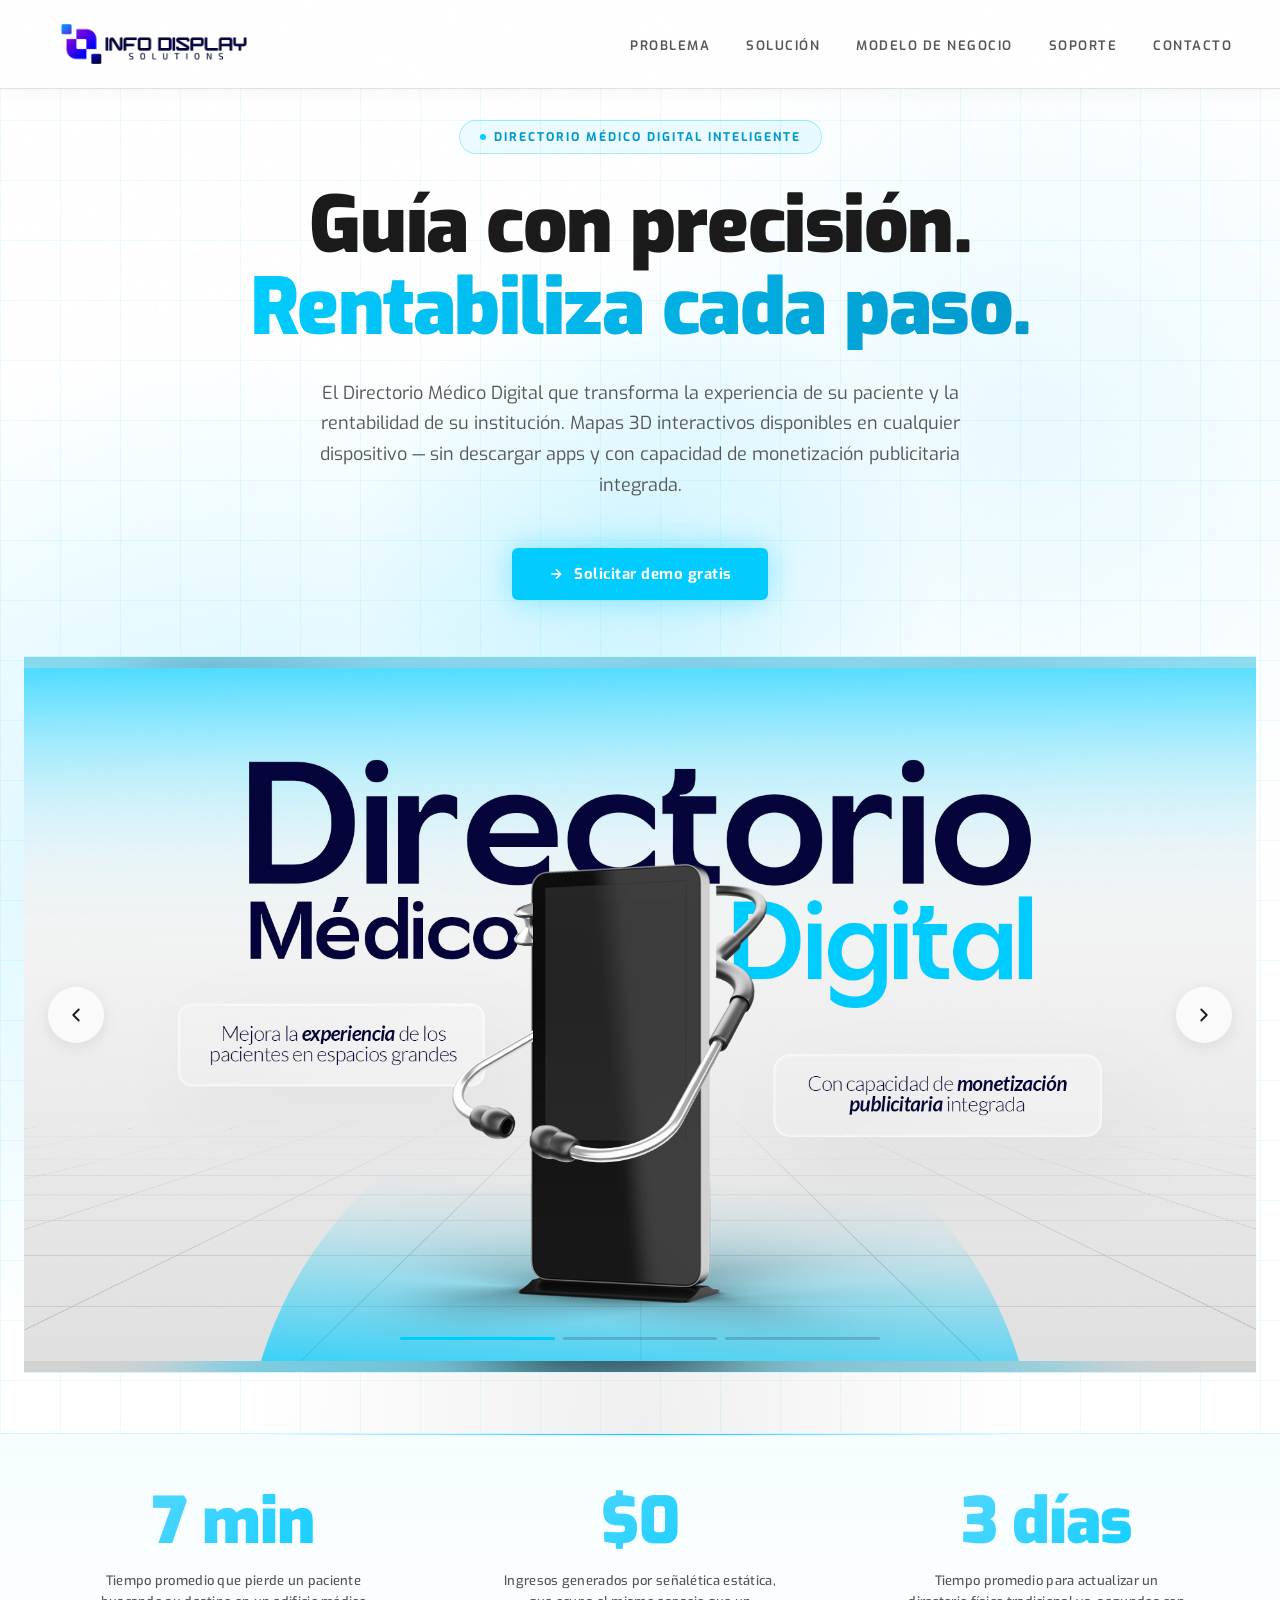
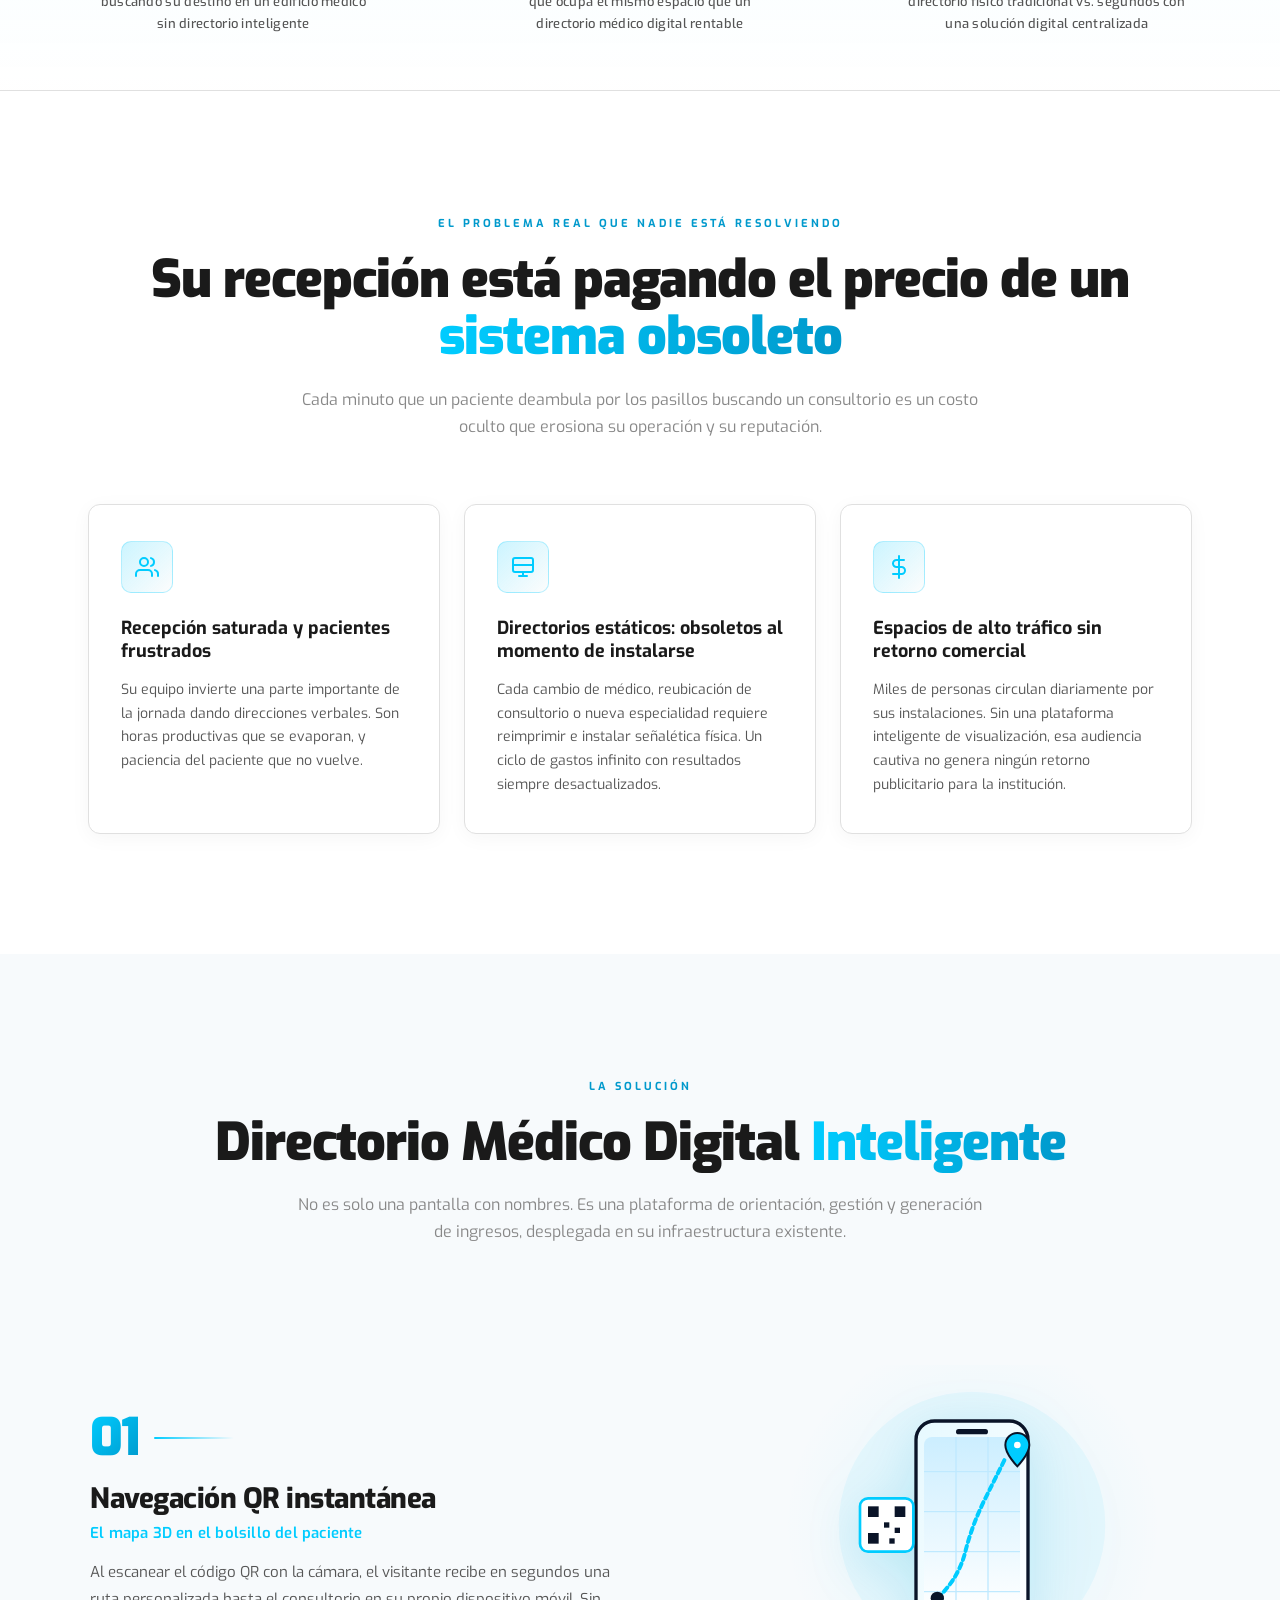
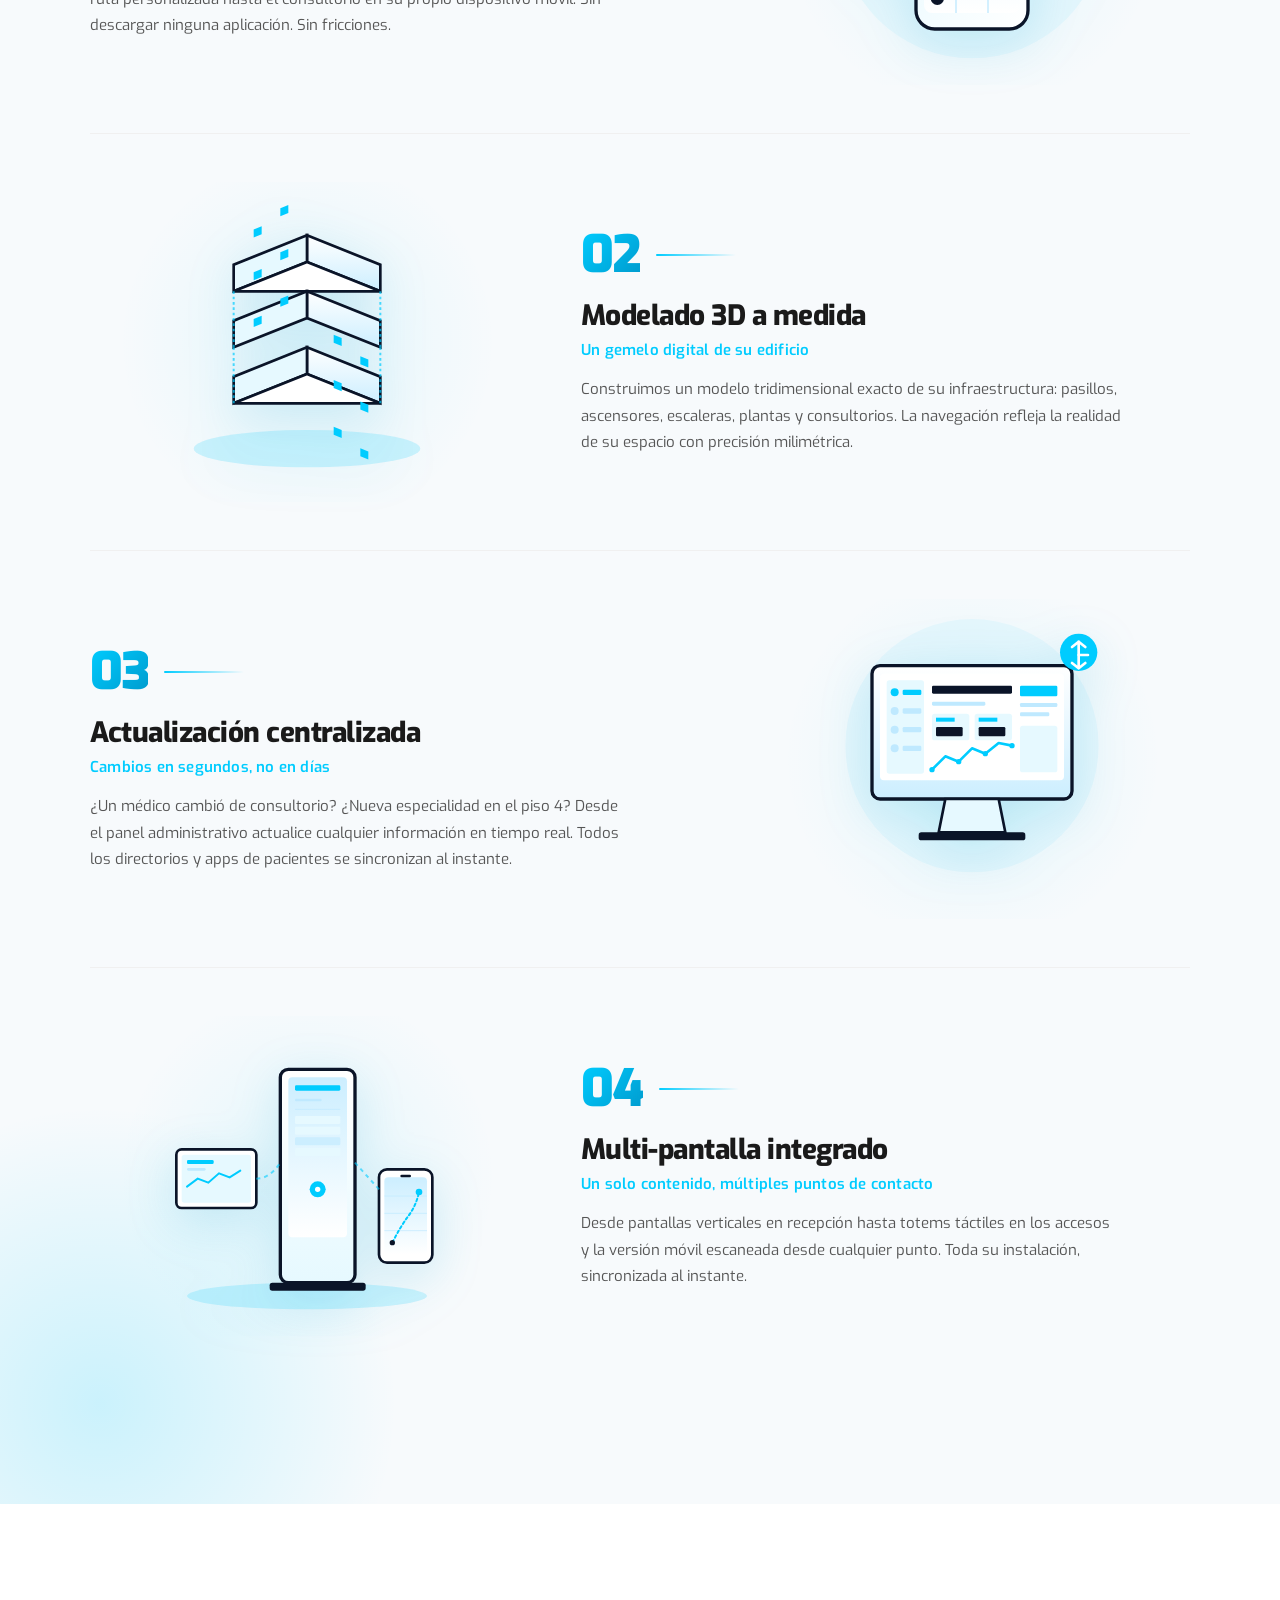
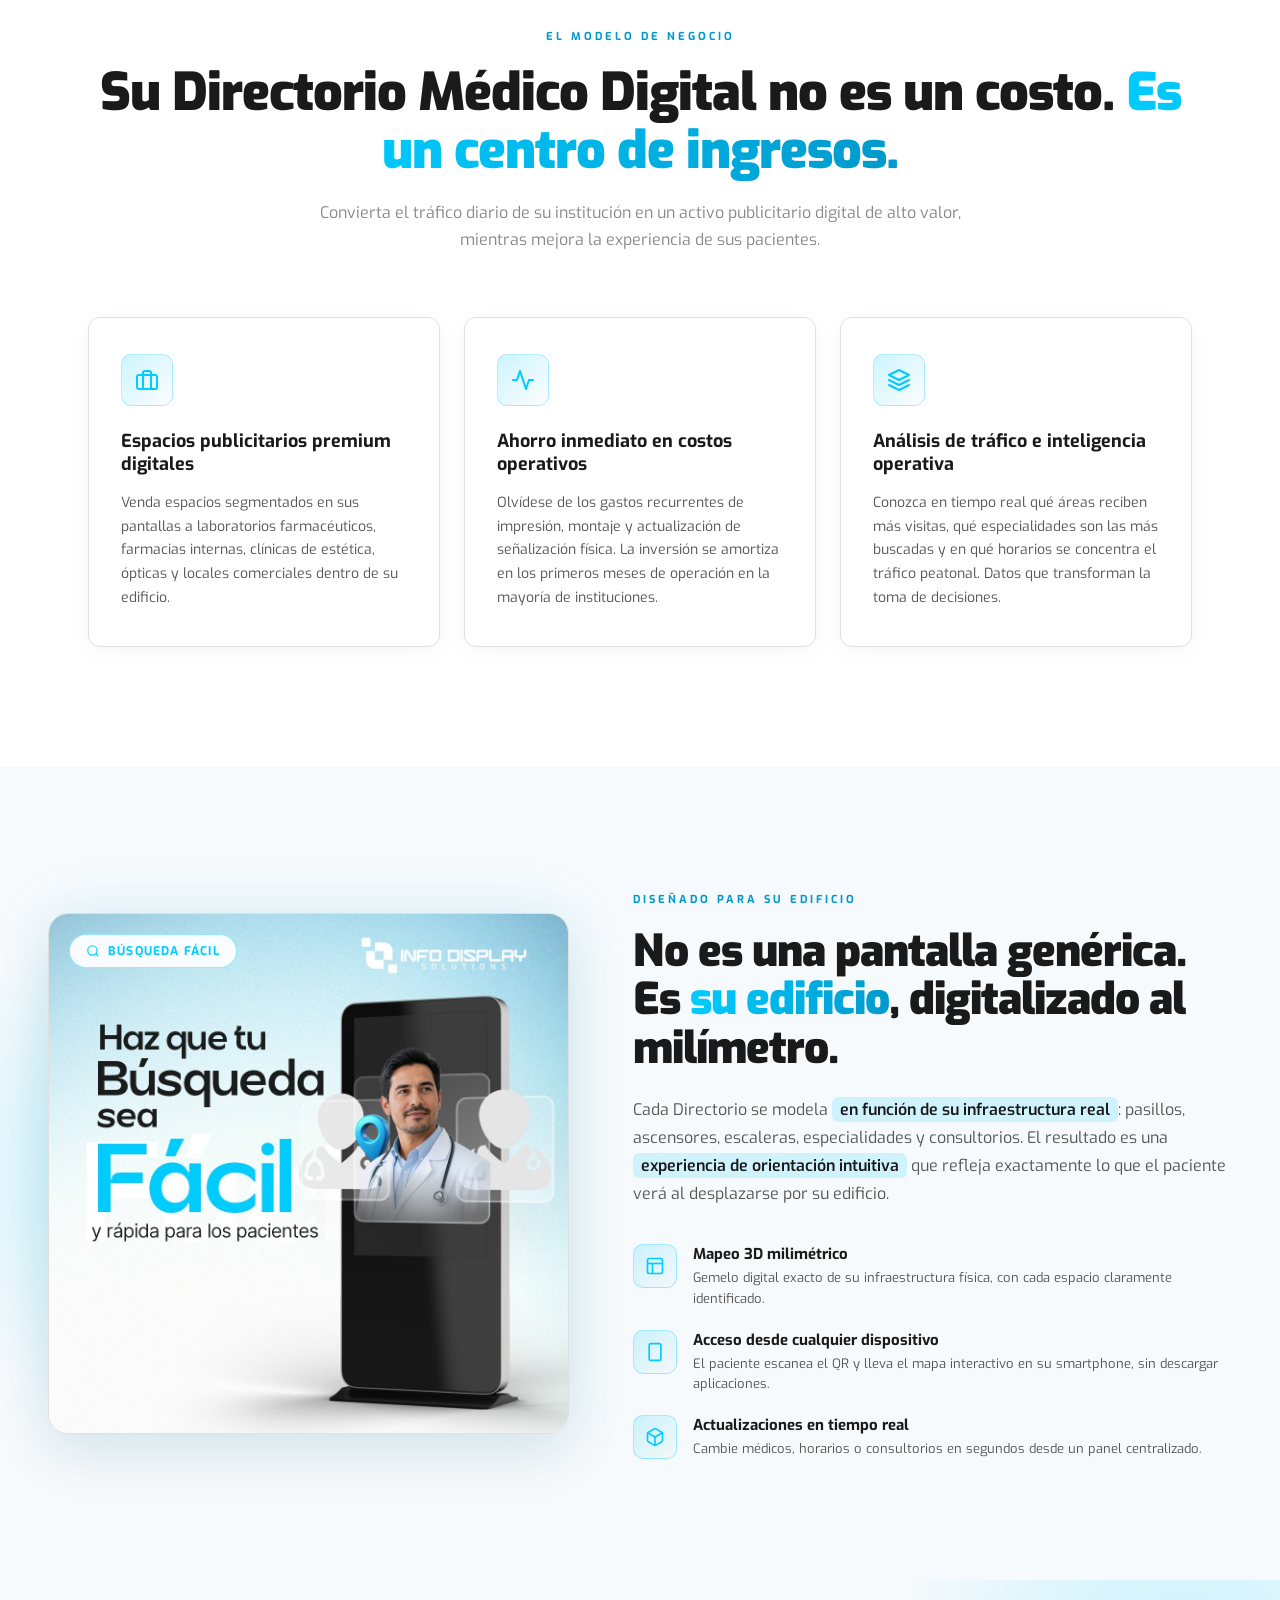
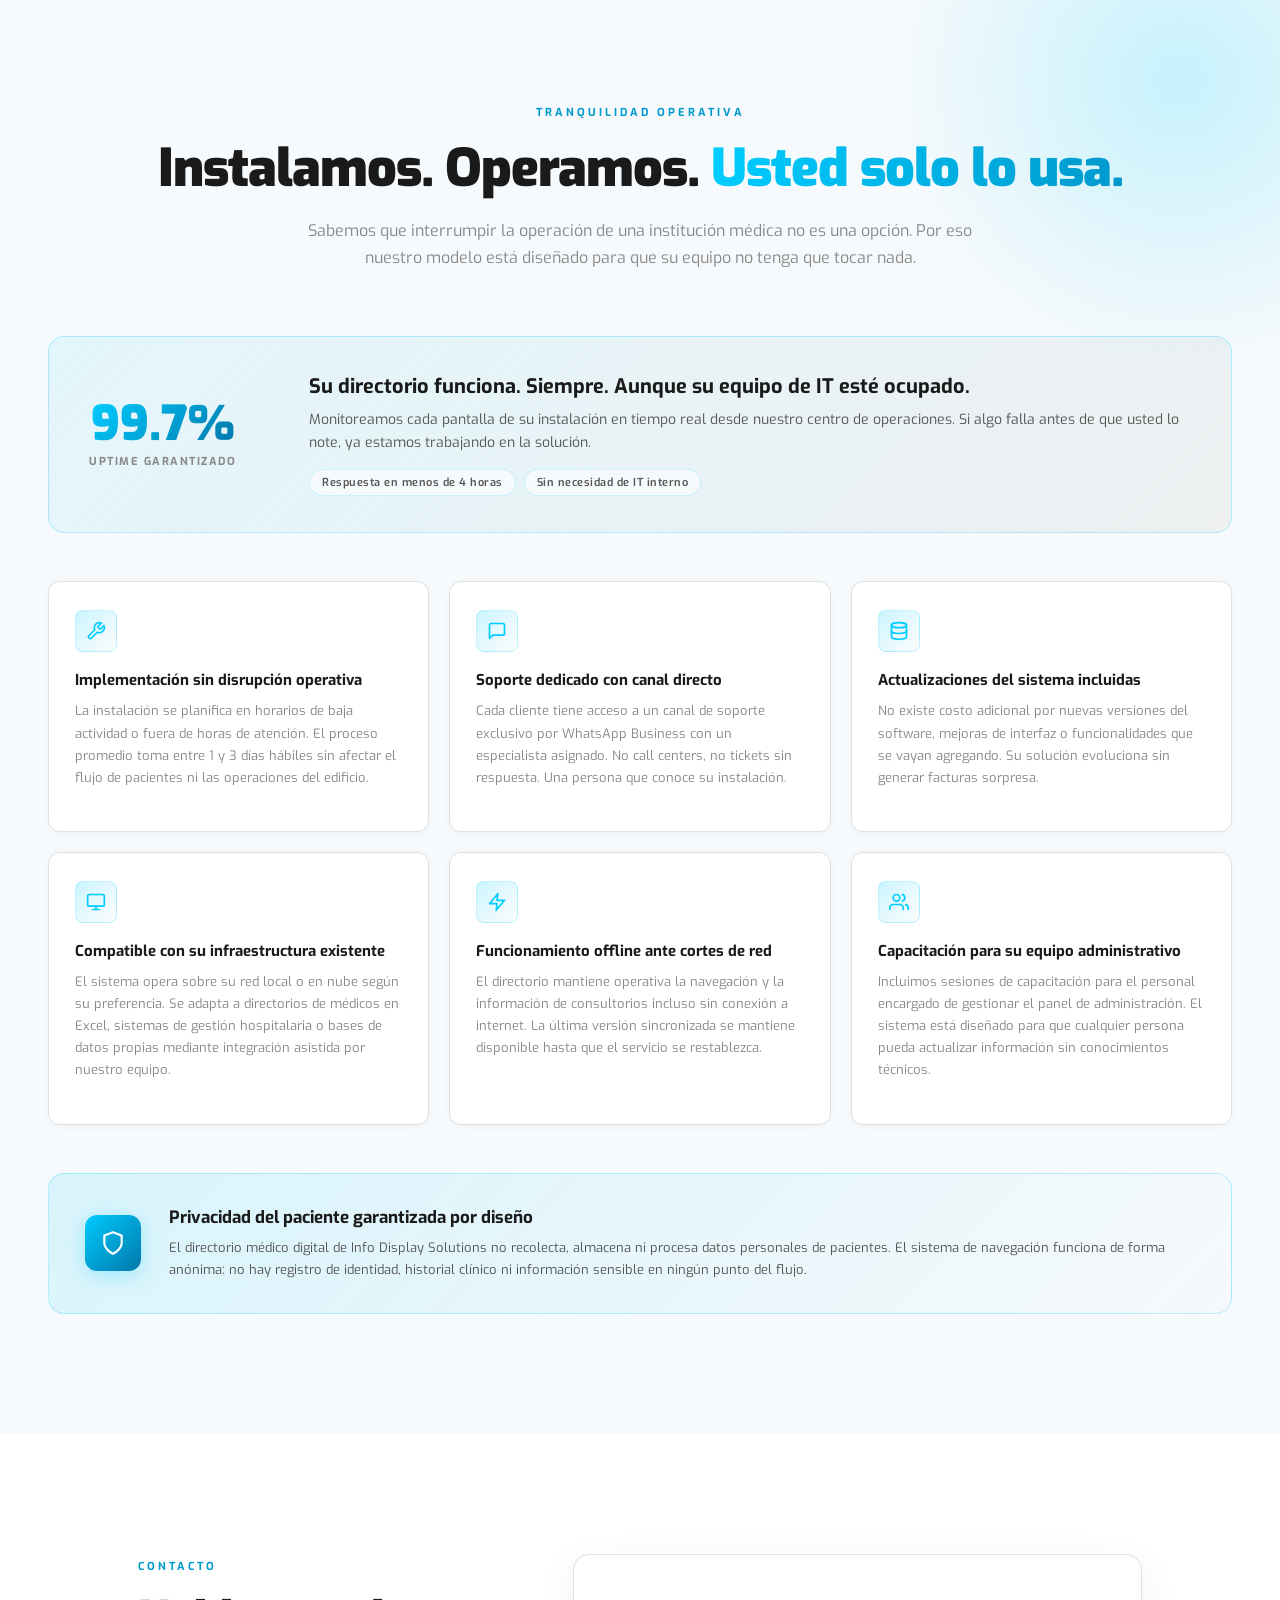
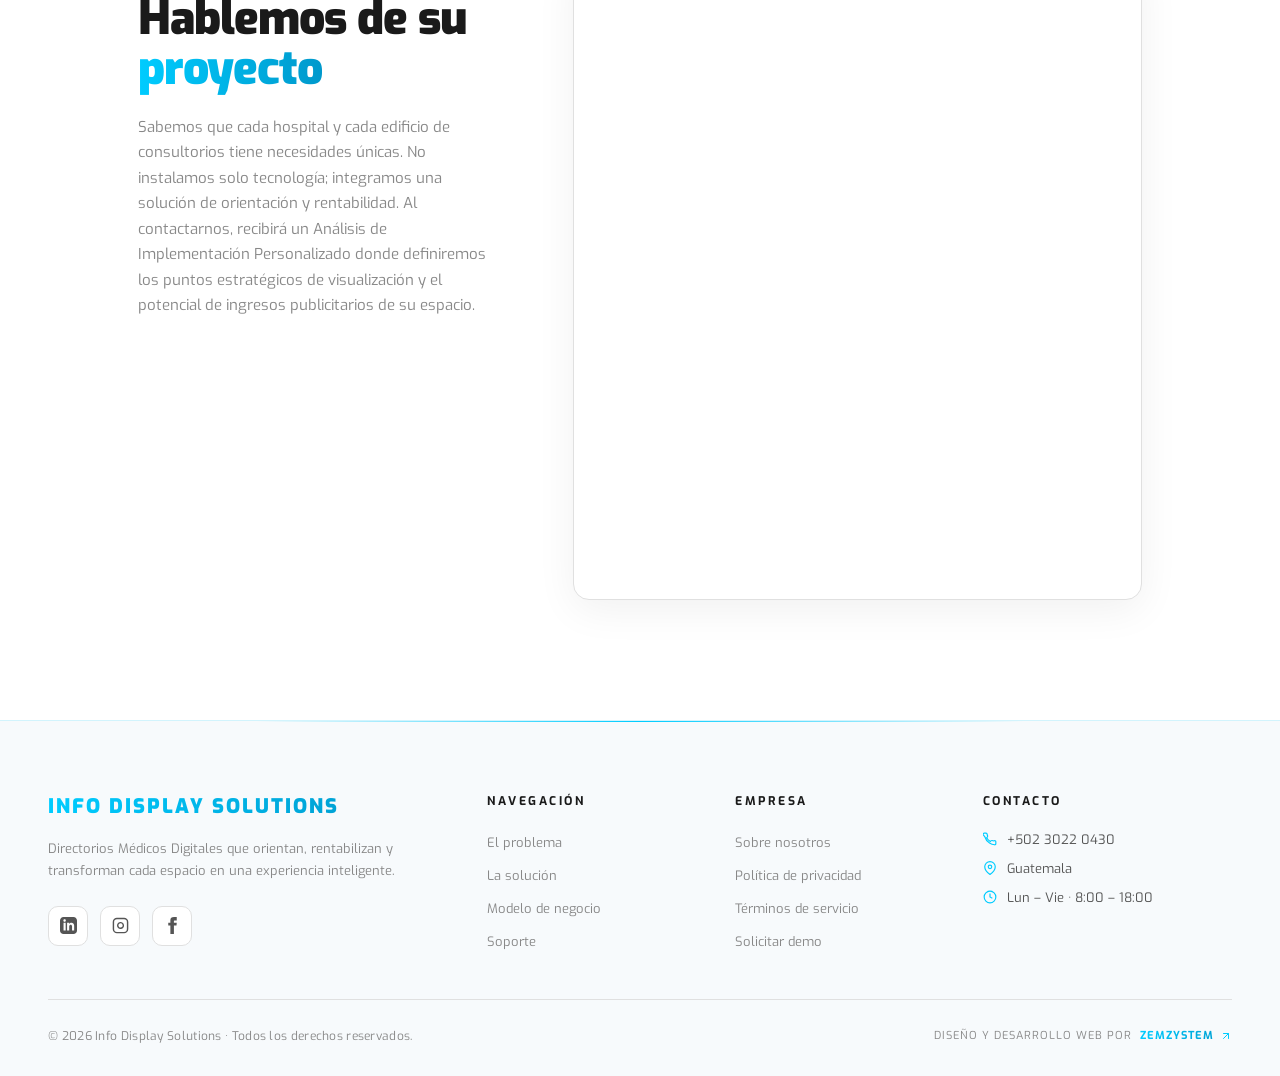
==== commit d47847ff: "Ajustes diseño e inclusión" ====
--- a/index.html
+++ b/index.html
@@ -344,119 +344,152 @@
 
     .hero-carousel {
       width: 100%;
-      aspect-ratio: 16 / 9;
+      height: clamp(400px, 56vw, 760px);
       border-radius: 0;
       border: none;
-      border-top: 1px solid rgba(0,204,255,0.25);
-      border-bottom: 1px solid rgba(0,204,255,0.25);
+      border-top: 1px solid rgba(0,204,255,0.15);
+      border-bottom: 1px solid rgba(0,204,255,0.15);
       background: var(--bg-alt);
       position: relative;
       overflow: hidden;
-      box-shadow: 0 20px 60px rgba(0,0,0,0.4);
-    }
-
-    .carousel-img {
+    }
+
+    .slide {
+      position: absolute;
+      inset: 0;
+      opacity: 0;
+      transition: opacity 1s ease;
+      pointer-events: none;
+    }
+
+    .slide.active {
+      opacity: 1;
+      pointer-events: auto;
+    }
+
+    /* Fondo blureado: misma imagen, blureada y oscurecida (cinematic) */
+    .slide-bg {
       position: absolute;
       inset: 0;
       width: 100%;
       height: 100%;
+      object-fit: cover;
+      object-position: center;
+      filter: blur(40px) brightness(0.92) saturate(1.15);
+      transform: scale(1.2);
+    }
+
+    /* Imagen principal: contenida (sin recortes) */
+    .slide-img {
+      position: relative;
+      z-index: 2;
+      width: 100%;
+      height: 100%;
       object-fit: contain;
-      opacity: 0;
-      transition: opacity 1s ease;
-      pointer-events: none;
-    }
-
-    .carousel-img.active {
-      opacity: 1;
-      pointer-events: auto;
-    }
-
+      object-position: center;
+      display: block;
+    }
+
+    /* Flechas estilo Samsung: círculos grandes siempre visibles */
     .carousel-arrow {
       position: absolute;
       top: 50%;
       transform: translateY(-50%);
-      width: 44px;
-      height: 44px;
+      width: 56px;
+      height: 56px;
       border-radius: 50%;
-      background: rgba(255, 255, 255, 0.85);
-      backdrop-filter: blur(10px);
-      -webkit-backdrop-filter: blur(10px);
-      border: 1px solid rgba(0,204,255,0.3);
+      background: rgba(255, 255, 255, 0.7);
+      backdrop-filter: blur(8px);
+      -webkit-backdrop-filter: blur(8px);
+      border: none;
       display: flex;
       align-items: center;
       justify-content: center;
       cursor: pointer;
       z-index: 3;
-      opacity: 0;
-      transition: opacity 0.3s, background 0.25s, border-color 0.25s;
-    }
-
-    .hero-carousel:hover .carousel-arrow {
       opacity: 1;
+      transition: background 0.25s, transform 0.2s, box-shadow 0.25s;
+      box-shadow: 0 4px 16px rgba(0, 0, 0, 0.08);
     }
 
     .carousel-arrow:hover {
-      background: var(--primary);
-      border-color: var(--primary);
+      background: rgba(255, 255, 255, 0.95);
+      box-shadow: 0 6px 24px rgba(0, 0, 0, 0.15);
+      transform: translateY(-50%) scale(1.05);
     }
 
     .carousel-arrow:hover svg {
-      stroke: #ffffff;
+      stroke: var(--primary);
     }
 
     .carousel-arrow svg {
-      width: 20px;
-      height: 20px;
+      width: 22px;
+      height: 22px;
       stroke: var(--text-primary);
       fill: none;
-      stroke-width: 2.5;
+      stroke-width: 2;
       stroke-linecap: round;
       stroke-linejoin: round;
+      transition: stroke 0.25s;
     }
 
     .carousel-prev {
-      left: 20px;
+      left: 24px;
     }
 
     .carousel-next {
-      right: 20px;
-    }
-
+      right: 24px;
+    }
+
+    /* Indicador de progreso estilo Samsung: barra horizontal segmentada */
     .carousel-dots {
       position: absolute;
-      bottom: 18px;
+      bottom: 32px;
       left: 50%;
       transform: translateX(-50%);
       display: flex;
-      gap: 6px;
+      gap: 8px;
       z-index: 3;
-      padding: 8px 14px;
-      background: rgba(255, 255, 255, 0.85);
-      backdrop-filter: blur(10px);
-      -webkit-backdrop-filter: blur(10px);
-      border-radius: 100px;
-      border: 1px solid rgba(0,204,255,0.2);
+      width: min(50%, 480px);
+      padding: 0;
+      background: transparent;
+      border: none;
     }
 
     .carousel-dot {
-      width: 28px;
-      height: 5px;
-      border-radius: 3px;
-      background: rgba(0,0,0,0.15);
+      flex: 1;
+      height: 3px;
+      border-radius: 2px;
+      background: rgba(10, 20, 40, 0.18);
       border: none;
       padding: 0;
       cursor: pointer;
-      transition: background 0.3s, box-shadow 0.3s, width 0.3s;
+      position: relative;
+      overflow: hidden;
+      transition: background 0.3s;
     }
 
     .carousel-dot:hover {
-      background: rgba(0,0,0,0.3);
+      background: rgba(10, 20, 40, 0.32);
     }
 
     .carousel-dot.active {
-      background: var(--dodger);
-      box-shadow: 0 0 10px rgba(0,204,255,0.7);
-      width: 36px;
+      background: rgba(10, 20, 40, 0.18);
+    }
+
+    .carousel-dot.active::after {
+      content: '';
+      position: absolute;
+      inset: 0;
+      background: var(--primary);
+      border-radius: 2px;
+      transform-origin: left;
+      animation: progressFill 5s linear forwards;
+    }
+
+    @keyframes progressFill {
+      from { transform: scaleX(0); }
+      to { transform: scaleX(1); }
     }
 
     .stats-strip {
@@ -677,74 +710,126 @@
       margin: 0 auto;
     }
 
-    /* Video del sistema */
-    .video-wrap {
+    /* ─── 4 PASOS VERTICALES ─────────────────────── */
+    .steps-list {
       max-width: 1100px;
-      margin: 0 auto 72px;
+      margin: 0 auto;
+      display: flex;
+      flex-direction: column;
+      gap: 0;
       position: relative;
     }
 
-    .video-container {
-      width: 100%;
-      border-radius: 20px;
-      overflow: hidden;
+    .step-row {
+      display: grid;
+      grid-template-columns: 1.4fr 1fr;
+      gap: 56px;
+      align-items: center;
+      padding: 48px 0;
       position: relative;
-      background: #000;
-      border: 1px solid rgba(0,204,255,0.3);
-      box-shadow: 0 20px 60px rgba(0,0,0,0.15), 0 0 40px rgba(0,204,255,0.2);
-    }
-
-    .video-container::before {
+      border-bottom: 1px solid var(--border-soft);
+    }
+
+    .step-row:last-child {
+      border-bottom: none;
+    }
+
+    /* Alternar: pasos pares invierten orden (imagen a la izquierda) */
+    .step-row:nth-child(even) {
+      grid-template-columns: 1fr 1.4fr;
+    }
+
+    .step-row:nth-child(even) .step-text {
+      order: 2;
+    }
+
+    .step-row:nth-child(even) .step-visual {
+      order: 1;
+    }
+
+    .step-text {
+      max-width: 540px;
+    }
+
+    .step-number-wrap {
+      display: flex;
+      align-items: center;
+      gap: 16px;
+      margin-bottom: 18px;
+    }
+
+    .step-number {
+      font-size: clamp(36px, 4vw, 52px);
+      font-weight: 900;
+      letter-spacing: -2px;
+      line-height: 1;
+      background: linear-gradient(135deg, #00ccff, #0099cc);
+      -webkit-background-clip: text;
+      -webkit-text-fill-color: transparent;
+      background-clip: text;
+    }
+
+    .step-line {
+      flex: 1;
+      max-width: 80px;
+      height: 2px;
+      background: linear-gradient(90deg, var(--primary), transparent);
+      border-radius: 2px;
+    }
+
+    .step-text h3 {
+      font-size: clamp(22px, 2.4vw, 28px);
+      font-weight: 800;
+      line-height: 1.2;
+      letter-spacing: -0.5px;
+      color: var(--text-primary);
+      margin-bottom: 8px;
+    }
+
+    .step-subtitle {
+      font-size: 15px;
+      font-weight: 600;
+      color: var(--primary);
+      margin-bottom: 16px;
+      letter-spacing: 0.2px;
+    }
+
+    .step-desc {
+      font-size: 15px;
+      line-height: 1.75;
+      color: var(--text-secondary);
+    }
+
+    .step-visual {
+      display: flex;
+      align-items: center;
+      justify-content: center;
+      position: relative;
+    }
+
+    .step-visual::before {
       content: '';
       position: absolute;
-      inset: -1px;
-      border-radius: 20px;
-      padding: 1px;
-      background: linear-gradient(135deg, rgba(0,204,255,0.5), rgba(0,204,255,0.5), transparent);
-      -webkit-mask: linear-gradient(#fff 0 0) content-box, linear-gradient(#fff 0 0);
-      mask: linear-gradient(#fff 0 0) content-box, linear-gradient(#fff 0 0);
-      -webkit-mask-composite: xor;
-      mask-composite: exclude;
+      inset: 0;
+      background: radial-gradient(circle at center, rgba(0,204,255,0.08) 0%, transparent 70%);
       pointer-events: none;
-      z-index: 1;
-    }
-
-    .system-video {
-      display: block;
+    }
+
+    .step-visual svg {
       width: 100%;
+      max-width: 320px;
       height: auto;
-      aspect-ratio: 16 / 9;
-      object-fit: cover;
-      background: #000;
-    }
-
-    .video-play-btn {
-      width: 90px;
-      height: 90px;
-      border-radius: 50%;
-      background: linear-gradient(135deg, #00ccff, #0077aa);
-      display: flex;
-      align-items: center;
-      justify-content: center;
       position: relative;
       z-index: 1;
-      box-shadow: 0 0 40px rgba(0,204,255,0.4);
-      animation: pulseGlow 2.5s ease-in-out infinite;
-    }
-
-    @keyframes pulseGlow {
-      0%, 100% { box-shadow: 0 0 30px rgba(0,204,255,0.4); }
-      50% { box-shadow: 0 0 60px rgba(0,204,255,0.7); }
-    }
-
-    .video-play-btn svg {
-      width: 32px;
-      height: 32px;
-      fill: white;
-      margin-left: 4px;
-    }
-
-    /* Solution features */
+      filter: drop-shadow(0 12px 24px rgba(0,153,204,0.15));
+      transition: transform 0.4s ease;
+    }
+
+    .step-row:hover .step-visual svg {
+      transform: translateY(-4px);
+    }
+
+    /* Solution features (legacy, no se renderiza pero queda por compatibilidad) */
     .solution-features {
       display: grid;
       grid-template-columns: repeat(2, 1fr);
@@ -935,8 +1020,8 @@
       max-width: 1200px;
       margin: 0 auto;
       display: grid;
-      grid-template-columns: 1.1fr 1fr;
-      gap: 72px;
+      grid-template-columns: 1fr 1.15fr;
+      gap: 64px;
       align-items: center;
       position: relative;
       z-index: 1;
@@ -946,8 +1031,9 @@
       position: relative;
       border-radius: 20px;
       overflow: hidden;
-      box-shadow: 0 30px 80px rgba(0,0,0,0.5), 0 0 60px rgba(0,204,255,0.18);
-      border: 1px solid rgba(0,204,255,0.25);
+      box-shadow: 0 20px 60px rgba(0,0,0,0.08), 0 0 60px rgba(0,204,255,0.12);
+      border: 1px solid var(--border);
+      background: var(--bg-card);
     }
 
     .showcase-media img {
@@ -1626,6 +1712,39 @@
       .solution-features {
         grid-template-columns: 1fr;
       }
+
+      .step-row,
+      .step-row:nth-child(even) {
+        grid-template-columns: 1fr;
+        gap: 32px;
+        padding: 40px 0;
+        text-align: center;
+      }
+
+      .step-row:nth-child(even) .step-text {
+        order: 2;
+      }
+
+      .step-row:nth-child(even) .step-visual {
+        order: 1;
+      }
+
+      .step-row .step-visual {
+        order: 1;
+      }
+
+      .step-row .step-text {
+        order: 2;
+        max-width: 100%;
+      }
+
+      .step-number-wrap {
+        justify-content: center;
+      }
+
+      .step-visual svg {
+        max-width: 240px;
+      }
     }
 
     @media (max-width: 900px) {
@@ -1675,6 +1794,30 @@
 
       .hero-carousel {
         aspect-ratio: 16 / 9;
+        max-height: none;
+      }
+
+      .carousel-arrow {
+        width: 40px;
+        height: 40px;
+      }
+
+      .carousel-arrow svg {
+        width: 18px;
+        height: 18px;
+      }
+
+      .carousel-prev {
+        left: 12px;
+      }
+
+      .carousel-next {
+        right: 12px;
+      }
+
+      .carousel-dots {
+        bottom: 18px;
+        width: 70%;
       }
 
       .uptime-badge {
@@ -1798,9 +1941,18 @@
     <!-- CARRUSEL -->
     <div class="hero-carousel-wrap">
       <div class="hero-carousel" id="heroCarousel">
-        <img src="Carrusel Wayfinding 1.png" class="carousel-img active" alt="Directorio Médico Digital imagen 1">
-        <img src="Carrusel Wayfinding 2.png" class="carousel-img" alt="Directorio Médico Digital imagen 2">
-        <img src="Carrusel Wayfinding 3.png" class="carousel-img" alt="Directorio Médico Digital imagen 3">
+        <div class="slide active">
+          <img src="Carrusel Wayfinding 1.png" class="slide-bg" alt="" aria-hidden="true">
+          <img src="Carrusel Wayfinding 1.png" class="slide-img" alt="Directorio Médico Digital imagen 1">
+        </div>
+        <div class="slide">
+          <img src="Carrusel Wayfinding 2.png" class="slide-bg" alt="" aria-hidden="true">
+          <img src="Carrusel Wayfinding 2.png" class="slide-img" alt="Directorio Médico Digital imagen 2">
+        </div>
+        <div class="slide">
+          <img src="Carrusel Wayfinding 3.png" class="slide-bg" alt="" aria-hidden="true">
+          <img src="Carrusel Wayfinding 3.png" class="slide-img" alt="Directorio Médico Digital imagen 3">
+        </div>
 
         <button class="carousel-arrow carousel-prev" aria-label="Anterior">
           <svg viewBox="0 0 24 24"><polyline points="15 18 9 12 15 6"/></svg>
@@ -1880,51 +2032,257 @@
         <p class="section-sub">No es solo una pantalla con nombres. Es una plataforma de orientación, gestión y generación de ingresos, desplegada en su infraestructura existente.</p>
       </div>
 
-      <!-- VIDEO DEL SISTEMA -->
-      <div class="video-wrap reveal">
-        <div class="video-container">
-          <video
-            class="system-video"
-            controls
-            preload="metadata"
-            poster=""
-            playsinline>
-            <source src="Wayfinding.mp4" type="video/mp4">
-            Tu navegador no soporta video HTML5.
-          </video>
-        </div>
-      </div>
-
-      <div class="solution-features">
-        <div class="feature-item reveal">
-          <div class="feature-num">01</div>
-          <div class="feature-content">
-            <h3>Navegación QR instantánea — el mapa 3D en el bolsillo del paciente</h3>
-            <p>Al escanear el código QR con la cámara, el visitante recibe en segundos una ruta personalizada hasta el consultorio en su propio dispositivo móvil. Sin descargar ninguna aplicación. Sin fricciones.</p>
+      <!-- 4 PASOS VERTICALES -->
+      <div class="steps-list">
+        <div class="step-row reveal">
+          <div class="step-text">
+            <div class="step-number-wrap">
+              <span class="step-number">01</span>
+              <span class="step-line"></span>
+            </div>
+            <h3>Navegación QR instantánea</h3>
+            <p class="step-subtitle">El mapa 3D en el bolsillo del paciente</p>
+            <p class="step-desc">Al escanear el código QR con la cámara, el visitante recibe en segundos una ruta personalizada hasta el consultorio en su propio dispositivo móvil. Sin descargar ninguna aplicación. Sin fricciones.</p>
+          </div>
+          <div class="step-visual">
+            <svg viewBox="0 0 240 240" xmlns="http://www.w3.org/2000/svg" aria-hidden="true">
+              <defs>
+                <linearGradient id="phoneGrad" x1="0%" y1="0%" x2="100%" y2="100%">
+                  <stop offset="0%" stop-color="#e6f9ff"/>
+                  <stop offset="100%" stop-color="#ffffff"/>
+                </linearGradient>
+                <linearGradient id="screenGrad" x1="0%" y1="0%" x2="0%" y2="100%">
+                  <stop offset="0%" stop-color="#cceeff"/>
+                  <stop offset="100%" stop-color="#ffffff"/>
+                </linearGradient>
+              </defs>
+              <!-- Glow ambient -->
+              <circle cx="120" cy="120" r="100" fill="rgba(0,204,255,0.06)"/>
+              <!-- Phone body -->
+              <rect x="78" y="42" width="84" height="156" rx="14" fill="url(#phoneGrad)" stroke="#0a1428" stroke-width="2.5"/>
+              <!-- Screen -->
+              <rect x="84" y="54" width="72" height="132" rx="6" fill="url(#screenGrad)"/>
+              <!-- Map grid -->
+              <line x1="84" y1="80" x2="156" y2="80" stroke="#bfe9ff" stroke-width="1"/>
+              <line x1="84" y1="110" x2="156" y2="110" stroke="#bfe9ff" stroke-width="1"/>
+              <line x1="84" y1="140" x2="156" y2="140" stroke="#bfe9ff" stroke-width="1"/>
+              <line x1="84" y1="170" x2="156" y2="170" stroke="#bfe9ff" stroke-width="1"/>
+              <line x1="108" y1="54" x2="108" y2="186" stroke="#bfe9ff" stroke-width="1"/>
+              <line x1="132" y1="54" x2="132" y2="186" stroke="#bfe9ff" stroke-width="1"/>
+              <!-- Route path -->
+              <path d="M 94 175 Q 110 160, 115 140 T 130 100 T 145 70" fill="none" stroke="#00ccff" stroke-width="3" stroke-linecap="round" stroke-dasharray="4 3"/>
+              <!-- Pin start -->
+              <circle cx="94" cy="175" r="5" fill="#0a1428"/>
+              <!-- Pin destination -->
+              <path d="M 145 60 C 145 55, 149 51, 154 51 C 159 51, 163 55, 163 60 C 163 67, 154 76, 154 76 C 154 76, 145 67, 145 60 Z" fill="#00ccff" stroke="#0a1428" stroke-width="1.5"/>
+              <circle cx="154" cy="60" r="2.5" fill="#ffffff"/>
+              <!-- Notch -->
+              <rect x="108" y="48" width="24" height="4" rx="2" fill="#0a1428"/>
+              <!-- QR badge -->
+              <rect x="36" y="100" width="40" height="40" rx="6" fill="#ffffff" stroke="#00ccff" stroke-width="2"/>
+              <rect x="42" y="106" width="8" height="8" fill="#0a1428"/>
+              <rect x="62" y="106" width="8" height="8" fill="#0a1428"/>
+              <rect x="42" y="126" width="8" height="8" fill="#0a1428"/>
+              <rect x="54" y="118" width="4" height="4" fill="#0a1428"/>
+              <rect x="62" y="122" width="4" height="4" fill="#0a1428"/>
+              <rect x="58" y="130" width="4" height="4" fill="#0a1428"/>
+            </svg>
           </div>
         </div>
 
-        <div class="feature-item reveal">
-          <div class="feature-num">02</div>
-          <div class="feature-content">
-            <h3>Modelado 3D a medida — un gemelo digital de su edificio</h3>
-            <p>Construimos un modelo tridimensional exacto de su infraestructura: pasillos, ascensores, escaleras, plantas y consultorios. La navegación refleja la realidad de su espacio con precisión milimétrica.</p>
+        <div class="step-row reveal">
+          <div class="step-text">
+            <div class="step-number-wrap">
+              <span class="step-number">02</span>
+              <span class="step-line"></span>
+            </div>
+            <h3>Modelado 3D a medida</h3>
+            <p class="step-subtitle">Un gemelo digital de su edificio</p>
+            <p class="step-desc">Construimos un modelo tridimensional exacto de su infraestructura: pasillos, ascensores, escaleras, plantas y consultorios. La navegación refleja la realidad de su espacio con precisión milimétrica.</p>
+          </div>
+          <div class="step-visual">
+            <svg viewBox="0 0 240 240" xmlns="http://www.w3.org/2000/svg" aria-hidden="true">
+              <defs>
+                <linearGradient id="bldGrad" x1="0%" y1="0%" x2="0%" y2="100%">
+                  <stop offset="0%" stop-color="#ffffff"/>
+                  <stop offset="100%" stop-color="#cceeff"/>
+                </linearGradient>
+              </defs>
+              <!-- Glow ambient -->
+              <ellipse cx="120" cy="200" rx="85" ry="14" fill="rgba(0,204,255,0.18)"/>
+              <!-- Isometric building - 3 floors -->
+              <!-- Floor 3 (top) -->
+              <g>
+                <polygon points="120,40 175,62 175,82 120,60" fill="url(#bldGrad)" stroke="#0a1428" stroke-width="2"/>
+                <polygon points="120,40 65,62 65,82 120,60" fill="#e6f9ff" stroke="#0a1428" stroke-width="2"/>
+                <polygon points="120,60 175,82 120,82 65,82" fill="#ffffff" stroke="#0a1428" stroke-width="2"/>
+              </g>
+              <!-- Floor 2 (middle) -->
+              <g>
+                <polygon points="120,82 175,104 175,124 120,102" fill="url(#bldGrad)" stroke="#0a1428" stroke-width="2"/>
+                <polygon points="120,82 65,104 65,124 120,102" fill="#e6f9ff" stroke="#0a1428" stroke-width="2"/>
+              </g>
+              <!-- Floor 1 (bottom) -->
+              <g>
+                <polygon points="120,124 175,146 175,166 120,144" fill="url(#bldGrad)" stroke="#0a1428" stroke-width="2"/>
+                <polygon points="120,124 65,146 65,166 120,144" fill="#e6f9ff" stroke="#0a1428" stroke-width="2"/>
+                <polygon points="120,144 175,166 120,166 65,166" fill="#ffffff" stroke="#0a1428" stroke-width="2"/>
+              </g>
+              <!-- Windows -->
+              <rect x="80" y="68" width="6" height="6" fill="#00ccff" transform="skewY(-22)"/>
+              <rect x="100" y="60" width="6" height="6" fill="#00ccff" transform="skewY(-22)"/>
+              <rect x="140" y="58" width="6" height="6" fill="#00ccff" transform="skewY(22)"/>
+              <rect x="160" y="66" width="6" height="6" fill="#00ccff" transform="skewY(22)"/>
+              <!-- Floor 2 windows -->
+              <rect x="80" y="100" width="6" height="6" fill="#00ccff" transform="skewY(-22)"/>
+              <rect x="100" y="93" width="6" height="6" fill="#00ccff" transform="skewY(-22)"/>
+              <rect x="140" y="92" width="6" height="6" fill="#00ccff" transform="skewY(22)"/>
+              <rect x="160" y="100" width="6" height="6" fill="#00ccff" transform="skewY(22)"/>
+              <!-- Floor 1 windows -->
+              <rect x="80" y="135" width="6" height="6" fill="#00ccff" transform="skewY(-22)"/>
+              <rect x="100" y="128" width="6" height="6" fill="#00ccff" transform="skewY(-22)"/>
+              <rect x="140" y="127" width="6" height="6" fill="#00ccff" transform="skewY(22)"/>
+              <rect x="160" y="135" width="6" height="6" fill="#00ccff" transform="skewY(22)"/>
+              <!-- Connection lines (digital wireframe effect) -->
+              <line x1="65" y1="82" x2="65" y2="124" stroke="#00ccff" stroke-width="1.5" stroke-dasharray="2 2" opacity="0.7"/>
+              <line x1="175" y1="82" x2="175" y2="124" stroke="#00ccff" stroke-width="1.5" stroke-dasharray="2 2" opacity="0.7"/>
+              <line x1="65" y1="124" x2="65" y2="166" stroke="#00ccff" stroke-width="1.5" stroke-dasharray="2 2" opacity="0.7"/>
+              <line x1="175" y1="124" x2="175" y2="166" stroke="#00ccff" stroke-width="1.5" stroke-dasharray="2 2" opacity="0.7"/>
+            </svg>
           </div>
         </div>
 
-        <div class="feature-item reveal">
-          <div class="feature-num">03</div>
-          <div class="feature-content">
-            <h3>Actualización centralizada — cambios en segundos, no en días</h3>
-            <p>¿Un médico cambió de consultorio? ¿Nueva especialidad en el piso 4? Desde el panel administrativo actualice cualquier información en tiempo real. Todos los directorios y apps de pacientes se sincronizan al instante.</p>
+        <div class="step-row reveal">
+          <div class="step-text">
+            <div class="step-number-wrap">
+              <span class="step-number">03</span>
+              <span class="step-line"></span>
+            </div>
+            <h3>Actualización centralizada</h3>
+            <p class="step-subtitle">Cambios en segundos, no en días</p>
+            <p class="step-desc">¿Un médico cambió de consultorio? ¿Nueva especialidad en el piso 4? Desde el panel administrativo actualice cualquier información en tiempo real. Todos los directorios y apps de pacientes se sincronizan al instante.</p>
+          </div>
+          <div class="step-visual">
+            <svg viewBox="0 0 240 240" xmlns="http://www.w3.org/2000/svg" aria-hidden="true">
+              <defs>
+                <linearGradient id="monGrad" x1="0%" y1="0%" x2="0%" y2="100%">
+                  <stop offset="0%" stop-color="#ffffff"/>
+                  <stop offset="100%" stop-color="#cceeff"/>
+                </linearGradient>
+              </defs>
+              <!-- Glow -->
+              <circle cx="120" cy="110" r="95" fill="rgba(0,204,255,0.06)"/>
+              <!-- Monitor -->
+              <rect x="45" y="50" width="150" height="100" rx="6" fill="url(#monGrad)" stroke="#0a1428" stroke-width="2.5"/>
+              <rect x="51" y="56" width="138" height="80" rx="3" fill="#ffffff"/>
+              <!-- Stand -->
+              <path d="M 100 150 L 95 175 L 145 175 L 140 150 Z" fill="#e6f9ff" stroke="#0a1428" stroke-width="2"/>
+              <rect x="80" y="175" width="80" height="6" rx="2" fill="#0a1428"/>
+              <!-- Dashboard content -->
+              <!-- Sidebar -->
+              <rect x="56" y="61" width="28" height="70" rx="2" fill="#e6f9ff"/>
+              <circle cx="62" cy="70" r="3" fill="#00ccff"/>
+              <rect x="68" y="68" width="14" height="4" rx="1" fill="#00ccff"/>
+              <circle cx="62" cy="84" r="3" fill="#bfe9ff"/>
+              <rect x="68" y="82" width="14" height="4" rx="1" fill="#bfe9ff"/>
+              <circle cx="62" cy="98" r="3" fill="#bfe9ff"/>
+              <rect x="68" y="96" width="14" height="4" rx="1" fill="#bfe9ff"/>
+              <circle cx="62" cy="112" r="3" fill="#bfe9ff"/>
+              <rect x="68" y="110" width="14" height="4" rx="1" fill="#bfe9ff"/>
+              <!-- Main area -->
+              <rect x="90" y="65" width="60" height="6" rx="1" fill="#0a1428"/>
+              <rect x="90" y="77" width="40" height="3" rx="1" fill="#bfe9ff"/>
+              <!-- Stats cards -->
+              <rect x="90" y="86" width="28" height="20" rx="2" fill="#e6f9ff"/>
+              <rect x="93" y="89" width="14" height="3" fill="#00ccff"/>
+              <rect x="93" y="96" width="20" height="7" rx="1" fill="#0a1428"/>
+              <rect x="122" y="86" width="28" height="20" rx="2" fill="#e6f9ff"/>
+              <rect x="125" y="89" width="14" height="3" fill="#00ccff"/>
+              <rect x="125" y="96" width="20" height="7" rx="1" fill="#0a1428"/>
+              <!-- Chart line -->
+              <polyline points="90,128 100,118 110,122 120,112 130,116 140,108 150,110" fill="none" stroke="#00ccff" stroke-width="2" stroke-linecap="round" stroke-linejoin="round"/>
+              <circle cx="90" cy="128" r="2" fill="#00ccff"/>
+              <circle cx="110" cy="122" r="2" fill="#00ccff"/>
+              <circle cx="130" cy="116" r="2" fill="#00ccff"/>
+              <circle cx="150" cy="110" r="2" fill="#00ccff"/>
+              <!-- Right panel -->
+              <rect x="156" y="65" width="28" height="8" rx="1" fill="#00ccff"/>
+              <rect x="156" y="78" width="28" height="3" rx="1" fill="#bfe9ff"/>
+              <rect x="156" y="85" width="22" height="3" rx="1" fill="#bfe9ff"/>
+              <rect x="156" y="95" width="28" height="35" rx="2" fill="#e6f9ff"/>
+              <!-- Sync icon top right -->
+              <circle cx="200" cy="40" r="14" fill="#00ccff"/>
+              <path d="M 195 36 L 200 32 L 205 36 M 200 32 L 200 42 L 207 42" fill="none" stroke="#ffffff" stroke-width="2" stroke-linecap="round" stroke-linejoin="round"/>
+              <path d="M 205 48 L 200 52 L 195 48 M 200 52 L 200 42" fill="none" stroke="#ffffff" stroke-width="2" stroke-linecap="round" stroke-linejoin="round"/>
+            </svg>
           </div>
         </div>
 
-        <div class="feature-item reveal">
-          <div class="feature-num">04</div>
-          <div class="feature-content">
+        <div class="step-row reveal">
+          <div class="step-text">
+            <div class="step-number-wrap">
+              <span class="step-number">04</span>
+              <span class="step-line"></span>
+            </div>
             <h3>Multi-pantalla integrado</h3>
-            <p>Desde pantallas verticales en recepción hasta totems táctiles en los accesos y la versión móvil escaneada desde cualquier punto. Un solo contenido, múltiples puntos de contacto con el paciente.</p>
+            <p class="step-subtitle">Un solo contenido, múltiples puntos de contacto</p>
+            <p class="step-desc">Desde pantallas verticales en recepción hasta totems táctiles en los accesos y la versión móvil escaneada desde cualquier punto. Toda su instalación, sincronizada al instante.</p>
+          </div>
+          <div class="step-visual">
+            <svg viewBox="0 0 240 240" xmlns="http://www.w3.org/2000/svg" aria-hidden="true">
+              <defs>
+                <linearGradient id="totemGrad" x1="0%" y1="0%" x2="0%" y2="100%">
+                  <stop offset="0%" stop-color="#ffffff"/>
+                  <stop offset="100%" stop-color="#e6f9ff"/>
+                </linearGradient>
+                <linearGradient id="screenGrad4" x1="0%" y1="0%" x2="0%" y2="100%">
+                  <stop offset="0%" stop-color="#cceeff"/>
+                  <stop offset="100%" stop-color="#ffffff"/>
+                </linearGradient>
+              </defs>
+              <!-- Glow -->
+              <ellipse cx="120" cy="210" rx="90" ry="10" fill="rgba(0,204,255,0.18)"/>
+
+              <!-- Kiosko vertical (centro) -->
+              <rect x="100" y="40" width="56" height="160" rx="6" fill="url(#totemGrad)" stroke="#0a1428" stroke-width="2.5"/>
+              <rect x="106" y="46" width="44" height="120" rx="3" fill="url(#screenGrad4)"/>
+              <!-- Base totem -->
+              <rect x="92" y="200" width="72" height="6" rx="2" fill="#0a1428"/>
+              <!-- Content kiosko: directorio simulado -->
+              <rect x="111" y="52" width="34" height="4" rx="1" fill="#00ccff"/>
+              <rect x="111" y="62" width="20" height="2" rx="1" fill="#bfe9ff"/>
+              <line x1="111" y1="70" x2="145" y2="70" stroke="#bfe9ff" stroke-width="0.5"/>
+              <rect x="111" y="75" width="34" height="6" rx="1" fill="#e6f9ff"/>
+              <rect x="111" y="83" width="34" height="6" rx="1" fill="#e6f9ff"/>
+              <rect x="111" y="91" width="34" height="6" rx="1" fill="#cceeff"/>
+              <rect x="111" y="99" width="34" height="6" rx="1" fill="#e6f9ff"/>
+              <!-- Pin -->
+              <circle cx="128" cy="130" r="6" fill="#00ccff"/>
+              <circle cx="128" cy="130" r="2" fill="#ffffff"/>
+
+              <!-- Tablet horizontal (izquierda) -->
+              <rect x="22" y="100" width="60" height="44" rx="4" fill="#ffffff" stroke="#0a1428" stroke-width="2"/>
+              <rect x="26" y="104" width="52" height="36" rx="2" fill="#e6f9ff"/>
+              <rect x="30" y="108" width="20" height="3" rx="1" fill="#00ccff"/>
+              <rect x="30" y="114" width="14" height="2" rx="1" fill="#bfe9ff"/>
+              <polyline points="30,128 38,122 46,125 54,118 62,121 70,116" fill="none" stroke="#00ccff" stroke-width="1.5" stroke-linecap="round"/>
+
+              <!-- Smartphone (derecha) -->
+              <rect x="174" y="115" width="40" height="70" rx="6" fill="#ffffff" stroke="#0a1428" stroke-width="2"/>
+              <rect x="178" y="121" width="32" height="58" rx="3" fill="url(#screenGrad4)"/>
+              <rect x="190" y="119" width="8" height="2" rx="1" fill="#0a1428"/>
+              <!-- Mini map en phone -->
+              <line x1="178" y1="135" x2="210" y2="135" stroke="#bfe9ff" stroke-width="0.5"/>
+              <line x1="178" y1="148" x2="210" y2="148" stroke="#bfe9ff" stroke-width="0.5"/>
+              <line x1="178" y1="161" x2="210" y2="161" stroke="#bfe9ff" stroke-width="0.5"/>
+              <path d="M 184 170 Q 190 158, 196 150 T 204 132" fill="none" stroke="#00ccff" stroke-width="1.5" stroke-linecap="round" stroke-dasharray="2 2"/>
+              <circle cx="184" cy="170" r="2" fill="#0a1428"/>
+              <circle cx="204" cy="132" r="2.5" fill="#00ccff"/>
+
+              <!-- Connection lines (sync) -->
+              <path d="M 82 122 Q 92 122, 100 110" fill="none" stroke="#00ccff" stroke-width="1.5" stroke-dasharray="3 3" opacity="0.6"/>
+              <path d="M 156 110 Q 165 120, 174 130" fill="none" stroke="#00ccff" stroke-width="1.5" stroke-dasharray="3 3" opacity="0.6"/>
+            </svg>
           </div>
         </div>
       </div>
@@ -1970,10 +2328,10 @@
   <section class="showcase">
     <div class="showcase-inner">
       <div class="showcase-media reveal">
-        <img src="Carrusel Wayfinding 2.png" alt="Directorio Médico Digital implementado en edificio médico" loading="lazy">
+        <img src="Busqueda Facil.png" alt="Haz que tu búsqueda sea fácil y rápida para los pacientes" loading="lazy">
         <div class="showcase-badge">
-          <svg viewBox="0 0 24 24" fill="none" stroke="currentColor" stroke-width="2"><circle cx="12" cy="12" r="10"/><polyline points="12 6 12 12 16 14"/></svg>
-          <span>Implementación real</span>
+          <svg viewBox="0 0 24 24" fill="none" stroke="currentColor" stroke-width="2"><circle cx="11" cy="11" r="8"/><line x1="21" y1="21" x2="16.65" y2="16.65"/></svg>
+          <span>Búsqueda fácil</span>
         </div>
       </div>
 
@@ -2201,7 +2559,7 @@
       const carousel = document.getElementById('heroCarousel');
       if (!carousel) return;
 
-      const slides = carousel.querySelectorAll('.carousel-img');
+      const slides = carousel.querySelectorAll('.slide');
       const dots = carousel.querySelectorAll('.carousel-dot');
       const prevBtn = carousel.querySelector('.carousel-prev');
       const nextBtn = carousel.querySelector('.carousel-next');
@@ -2291,4 +2649,4 @@
     });
   </script>
 </body>
-</html>
+</html>
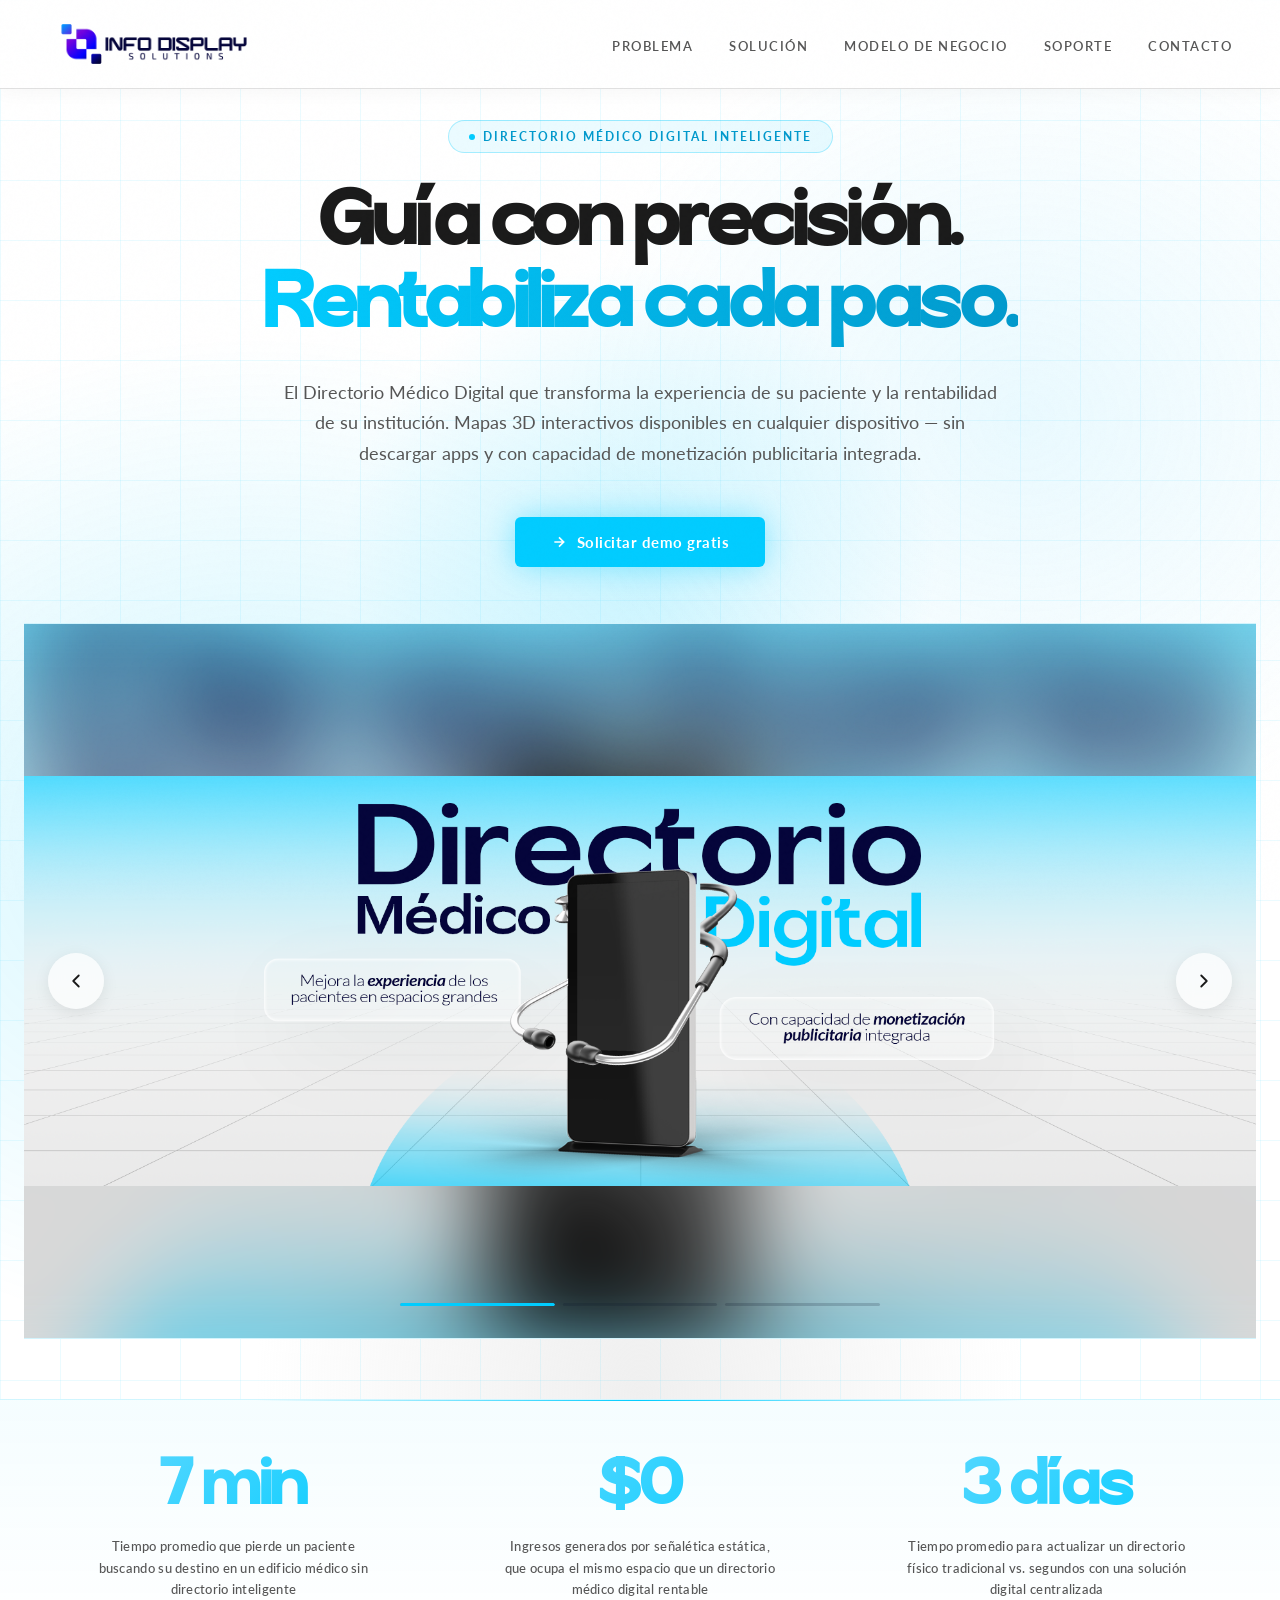
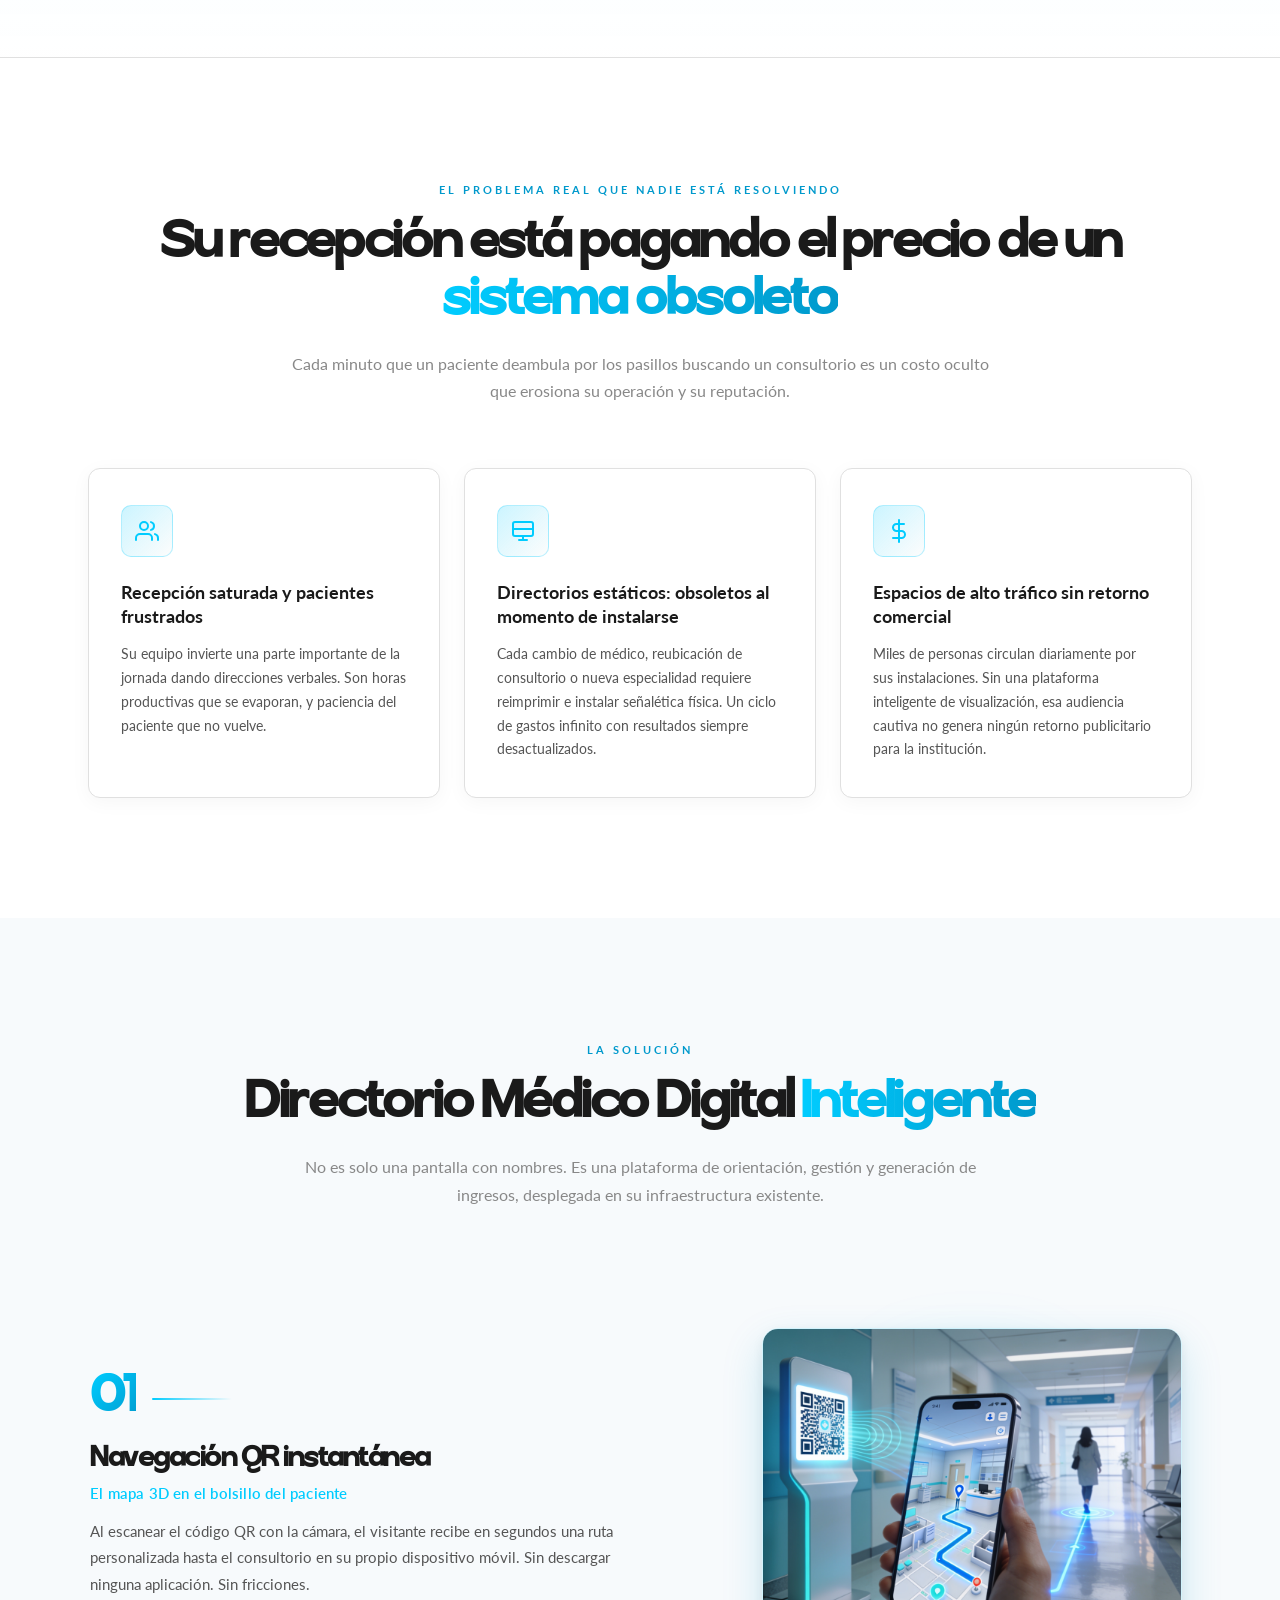
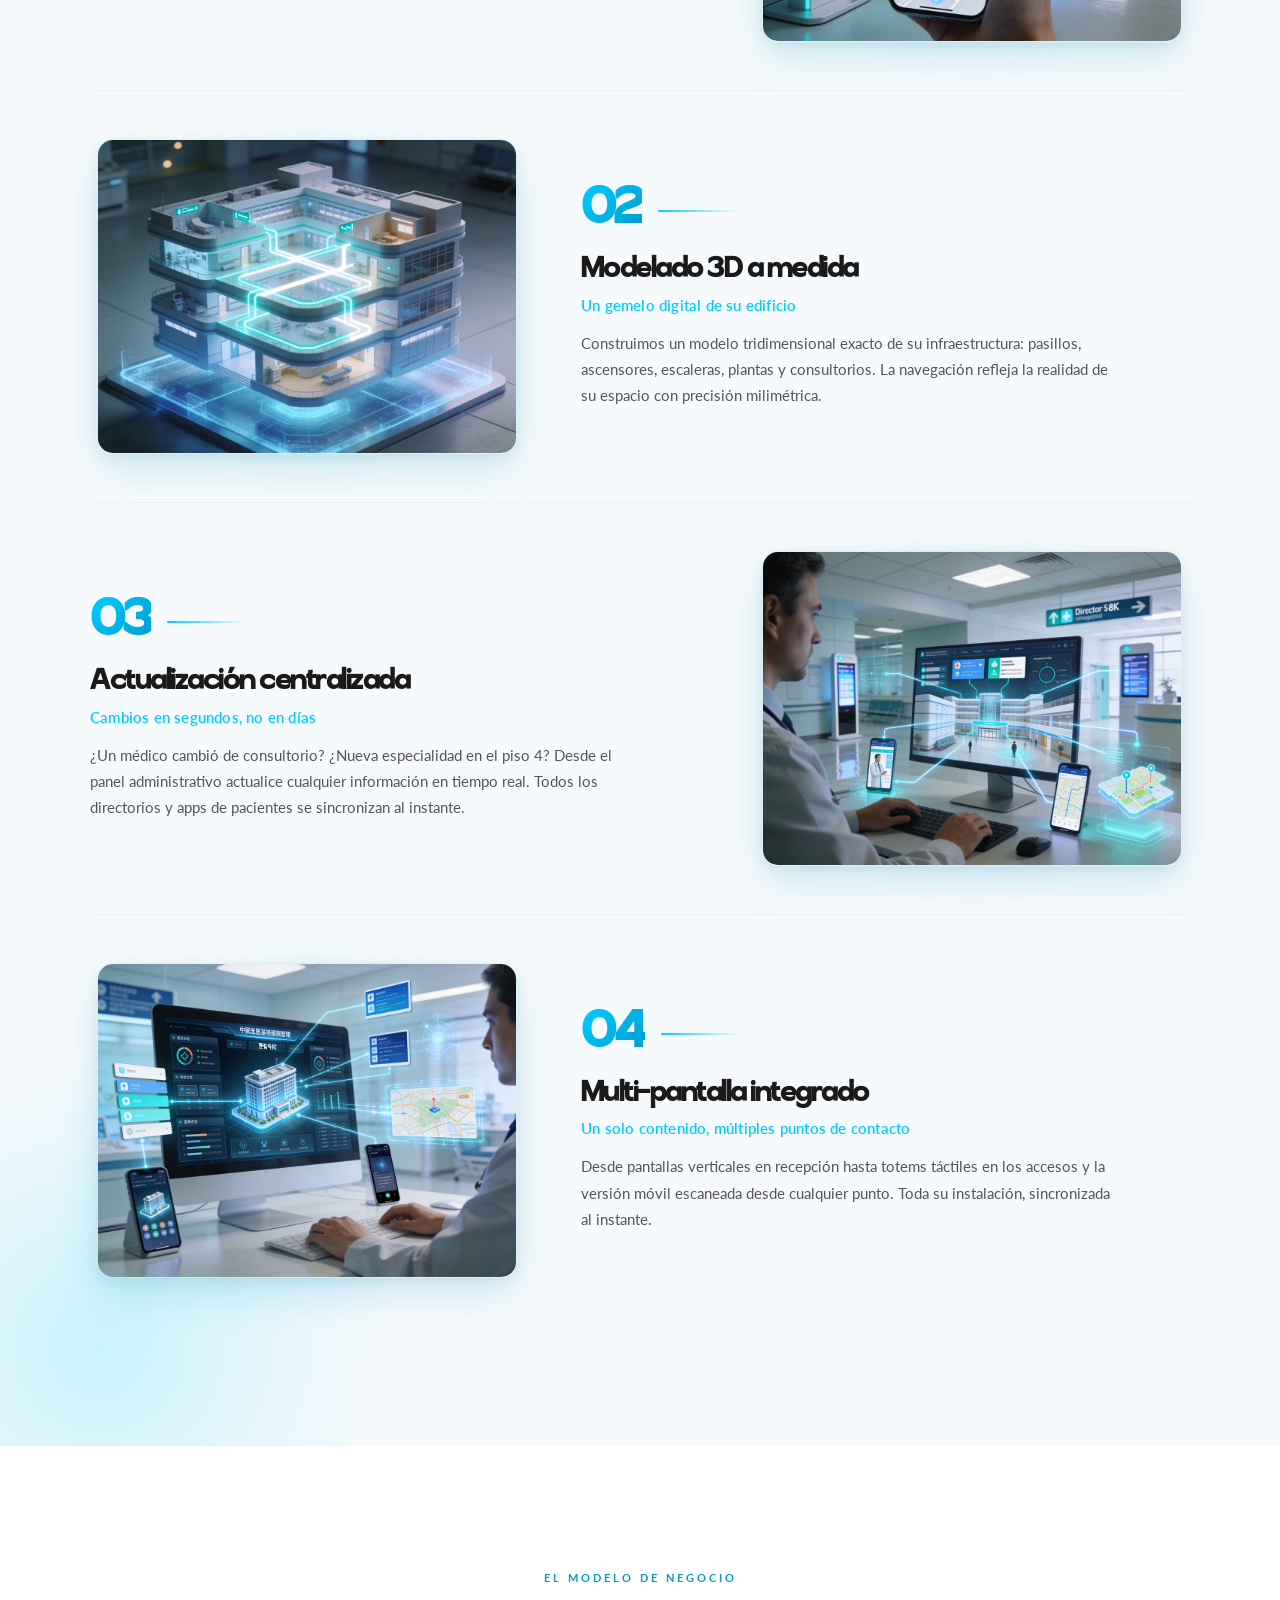
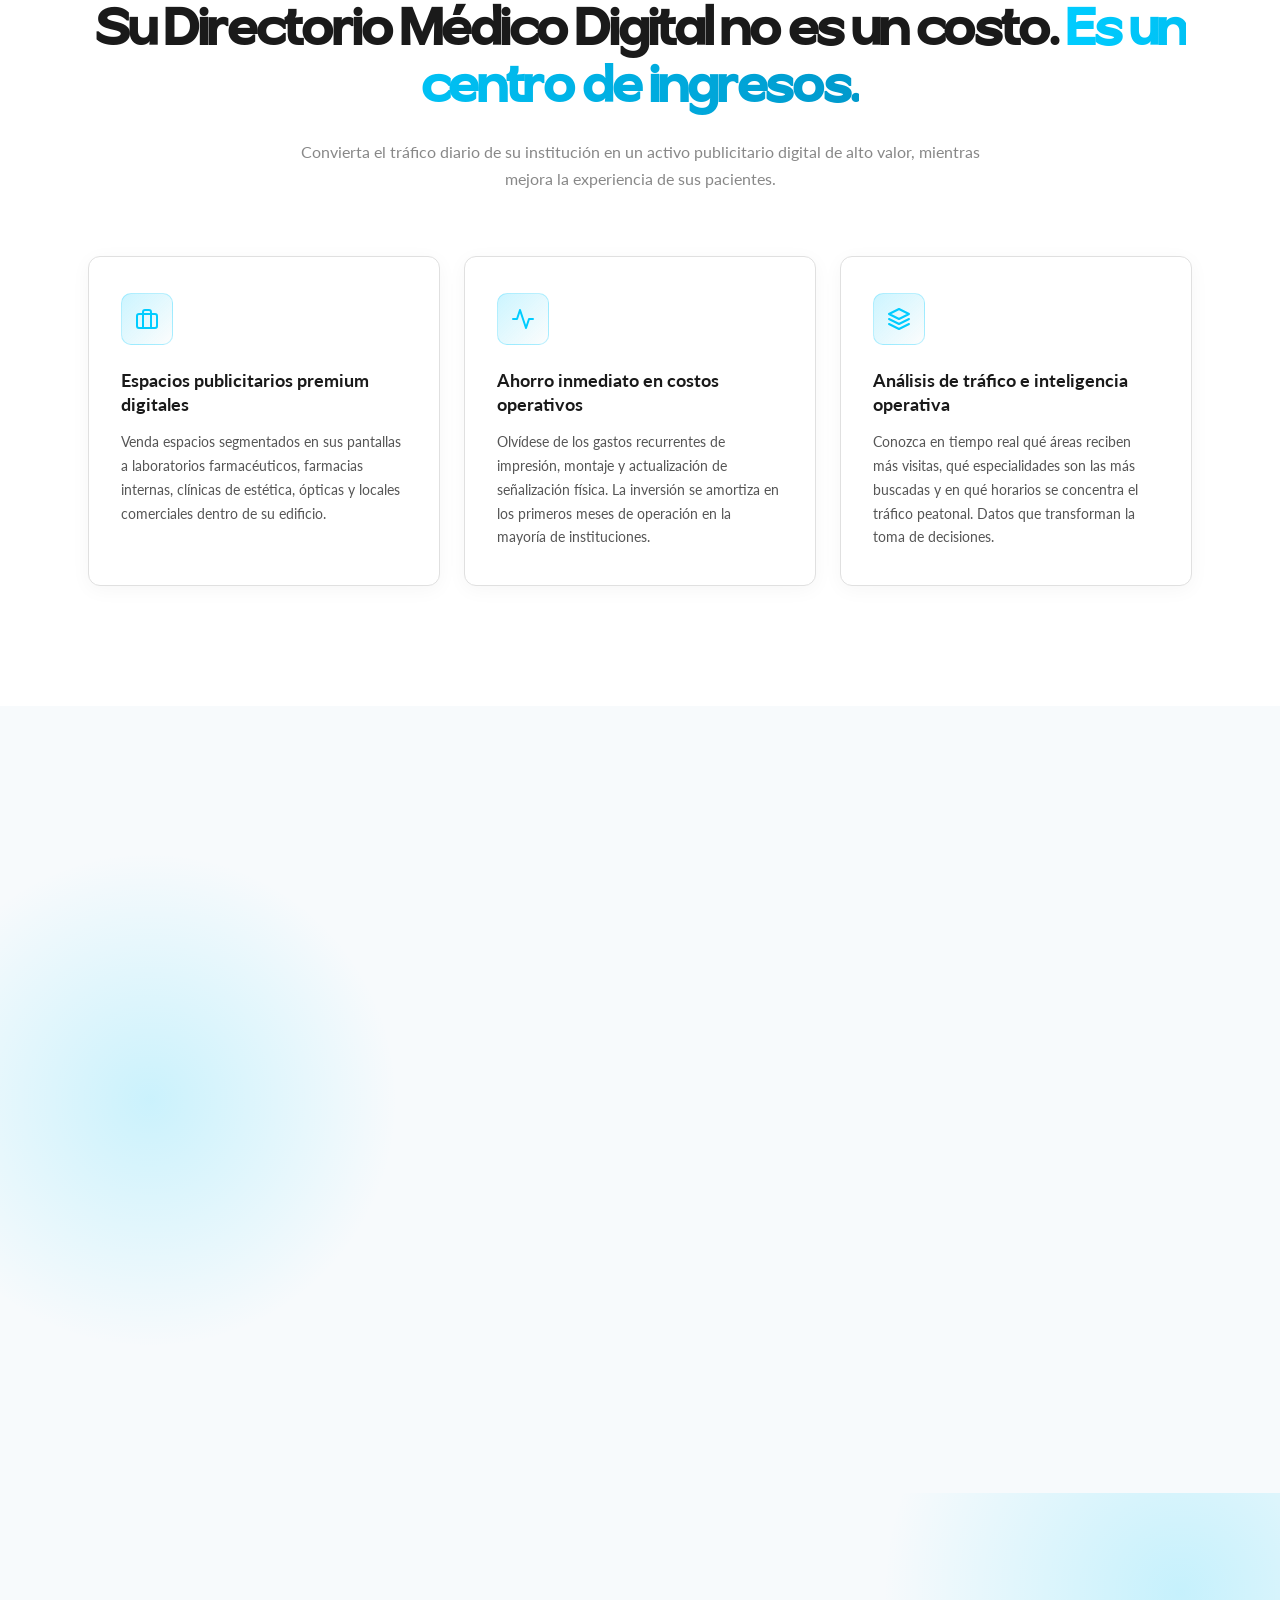
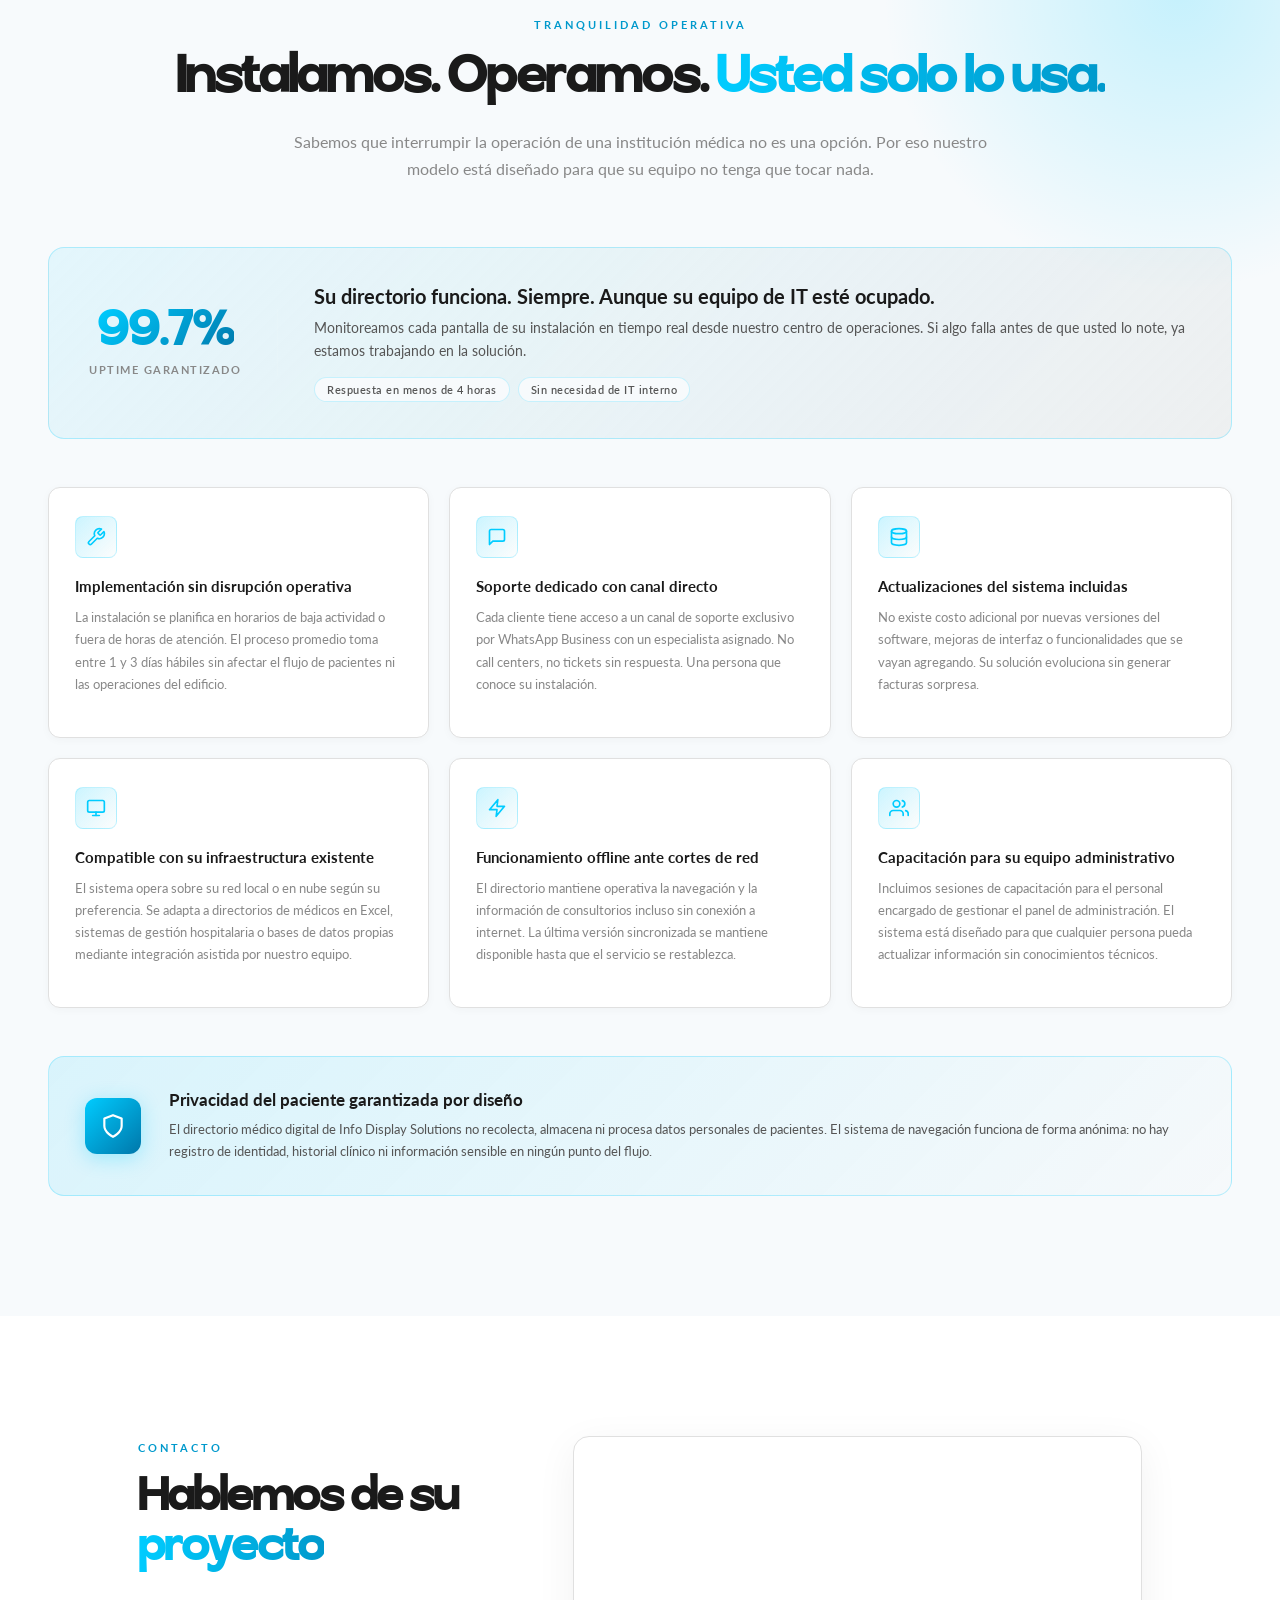
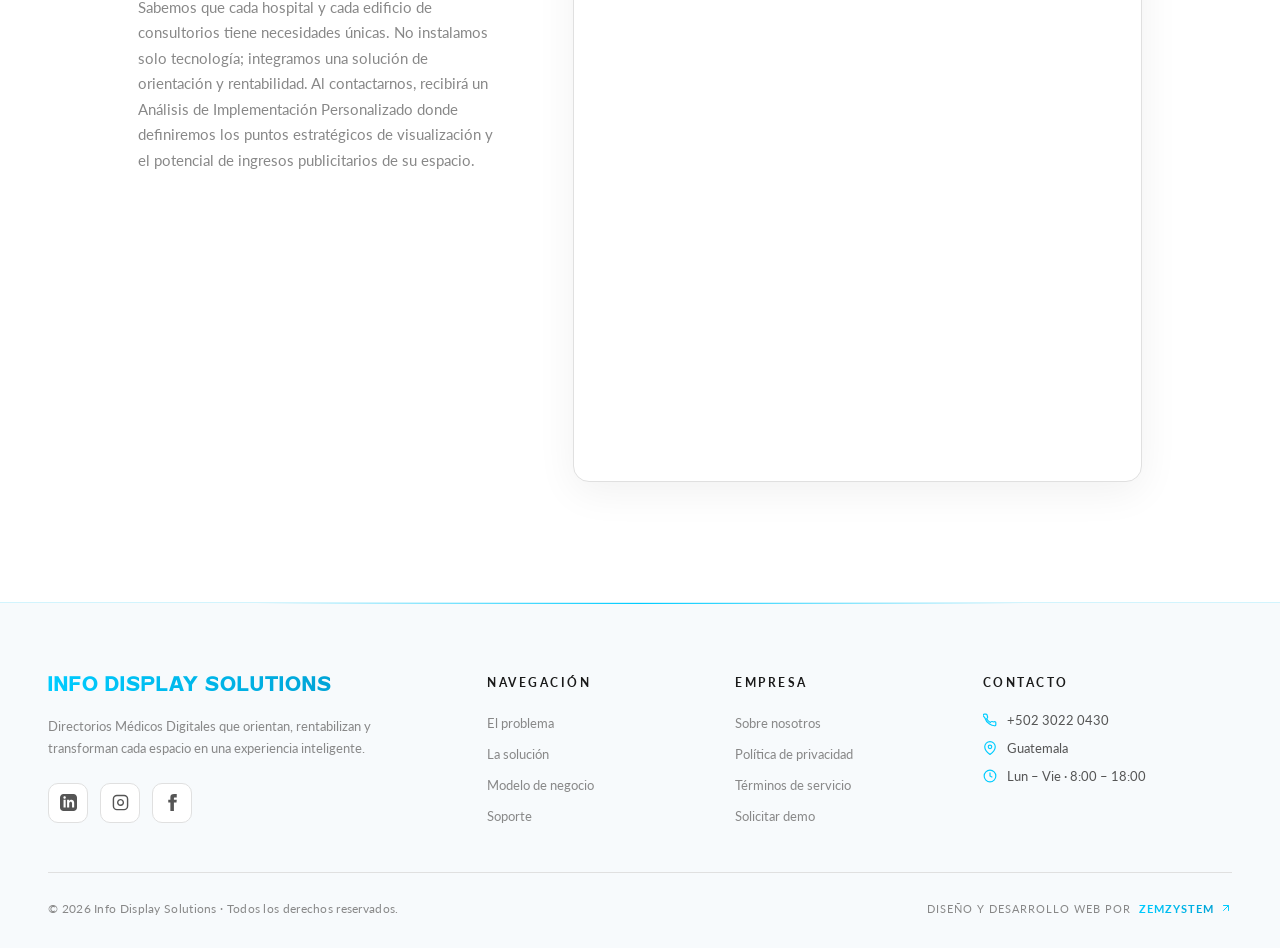
==== commit c92ed29d: "Cambio de letra y caruseles" ====
--- a/index.html
+++ b/index.html
@@ -4,9 +4,29 @@
   <meta charset="UTF-8">
   <meta name="viewport" content="width=device-width, initial-scale=1.0">
   <title>Directorio Médico Digital · Info Display Solutions</title>
-  <link href="https://fonts.googleapis.com/css2?family=Exo:ital,wght@0,300;0,400;0,500;0,600;0,700;0,800;0,900;1,400&display=swap" rel="stylesheet">
+  <link rel="preconnect" href="https://fonts.googleapis.com">
+  <link rel="preconnect" href="https://fonts.gstatic.com" crossorigin>
+  <link href="https://fonts.googleapis.com/css2?family=Lato:ital,wght@0,300;0,400;0,700;0,900;1,400;1,700&display=swap" rel="stylesheet">
   <link rel="icon" href="icon.jpeg" type="image/png">
   <style>
+    /* ─── TIPOGRAFÍAS ─────────────────────────────── */
+    @font-face {
+      font-family: 'Ragonte';
+      src: url('fonts/Ragonte-Regular.woff2') format('woff2'),
+           url('fonts/Ragonte-Regular.woff') format('woff');
+      font-weight: 400;
+      font-style: normal;
+      font-display: swap;
+    }
+    @font-face {
+      font-family: 'Ragonte';
+      src: url('fonts/Ragonte-Italic.woff2') format('woff2'),
+           url('fonts/Ragonte-Italic.woff') format('woff');
+      font-weight: 400;
+      font-style: italic;
+      font-display: swap;
+    }
+
     :root {
       /* Paleta del cliente: cyan + lightgray + white */
       --primary: #00ccff;
@@ -42,7 +62,7 @@
     }
 
     body {
-      font-family: 'Exo', sans-serif;
+      font-family: 'Lato', 'Helvetica Neue', Arial, sans-serif;
       background-color: var(--bg);
       color: var(--text-primary);
       overflow-x: hidden;
@@ -242,6 +262,7 @@
     }
 
     .hero h1 {
+      font-family: 'Ragonte', 'Lato', serif;
       font-size: clamp(40px, 6.5vw, 78px);
       font-weight: 900;
       line-height: 1.05;
@@ -525,6 +546,7 @@
     }
 
     .stat-number {
+      font-family: 'Ragonte', 'Lato', serif;
       font-size: clamp(44px, 5vw, 64px);
       font-weight: 900;
       background: linear-gradient(135deg, #66d9ff, #00ccff);
@@ -558,6 +580,7 @@
     }
 
     .section-title {
+      font-family: 'Ragonte', 'Lato', serif;
       font-size: clamp(32px, 5vw, 52px);
       font-weight: 900;
       line-height: 1.1;
@@ -759,6 +782,7 @@
     }
 
     .step-number {
+      font-family: 'Ragonte', 'Lato', serif;
       font-size: clamp(36px, 4vw, 52px);
       font-weight: 900;
       letter-spacing: -2px;
@@ -778,6 +802,7 @@
     }
 
     .step-text h3 {
+      font-family: 'Ragonte', 'Lato', serif;
       font-size: clamp(22px, 2.4vw, 28px);
       font-weight: 800;
       line-height: 1.2;
@@ -810,23 +835,32 @@
     .step-visual::before {
       content: '';
       position: absolute;
-      inset: 0;
-      background: radial-gradient(circle at center, rgba(0,204,255,0.08) 0%, transparent 70%);
+      inset: -10px;
+      background: radial-gradient(circle at center, rgba(0,204,255,0.18) 0%, transparent 65%);
       pointer-events: none;
-    }
-
-    .step-visual svg {
+      filter: blur(20px);
+    }
+
+    .step-visual img {
       width: 100%;
-      max-width: 320px;
+      max-width: 420px;
       height: auto;
+      display: block;
       position: relative;
       z-index: 1;
-      filter: drop-shadow(0 12px 24px rgba(0,153,204,0.15));
-      transition: transform 0.4s ease;
-    }
-
-    .step-row:hover .step-visual svg {
-      transform: translateY(-4px);
+      border-radius: 16px;
+      box-shadow:
+        0 16px 40px rgba(0, 153, 204, 0.18),
+        0 4px 12px rgba(0, 0, 0, 0.06);
+      transition: transform 0.4s ease, box-shadow 0.4s ease;
+      border: 1px solid rgba(0, 204, 255, 0.15);
+    }
+
+    .step-row:hover .step-visual img {
+      transform: translateY(-6px);
+      box-shadow:
+        0 24px 50px rgba(0, 153, 204, 0.25),
+        0 6px 16px rgba(0, 0, 0, 0.08);
     }
 
     /* Solution features (legacy, no se renderiza pero queda por compatibilidad) */
@@ -1197,6 +1231,7 @@
     }
 
     .uptime-num {
+      font-family: 'Ragonte', 'Lato', serif;
       font-size: 48px;
       font-weight: 900;
       background: linear-gradient(135deg, #00ccff, #0077aa);
@@ -1422,6 +1457,7 @@
     }
 
     .contact-info h2 {
+      font-family: 'Ragonte', 'Lato', serif;
       font-size: clamp(32px, 4vw, 46px);
       font-weight: 900;
       line-height: 1.1;
@@ -1528,6 +1564,7 @@
     }
 
     .footer-logo {
+      font-family: 'Ragonte', 'Lato', serif;
       font-size: 20px;
       font-weight: 900;
       letter-spacing: 2px;
@@ -1742,8 +1779,8 @@
         justify-content: center;
       }
 
-      .step-visual svg {
-        max-width: 240px;
+      .step-visual img {
+        max-width: 320px;
       }
     }
 
@@ -1942,16 +1979,16 @@
     <div class="hero-carousel-wrap">
       <div class="hero-carousel" id="heroCarousel">
         <div class="slide active">
-          <img src="Carrusel Wayfinding 1.png" class="slide-bg" alt="" aria-hidden="true">
-          <img src="Carrusel Wayfinding 1.png" class="slide-img" alt="Directorio Médico Digital imagen 1">
+          <img src="Carrusel1.png" class="slide-bg" alt="" aria-hidden="true">
+          <img src="Carrusel1.png" class="slide-img" alt="Directorio Médico Digital imagen 1">
         </div>
         <div class="slide">
-          <img src="Carrusel Wayfinding 2.png" class="slide-bg" alt="" aria-hidden="true">
-          <img src="Carrusel Wayfinding 2.png" class="slide-img" alt="Directorio Médico Digital imagen 2">
+          <img src="Carrusel2.png" class="slide-bg" alt="" aria-hidden="true">
+          <img src="Carrusel2.png" class="slide-img" alt="Directorio Médico Digital imagen 2">
         </div>
         <div class="slide">
-          <img src="Carrusel Wayfinding 3.png" class="slide-bg" alt="" aria-hidden="true">
-          <img src="Carrusel Wayfinding 3.png" class="slide-img" alt="Directorio Médico Digital imagen 3">
+          <img src="Carrusel3.png" class="slide-bg" alt="" aria-hidden="true">
+          <img src="Carrusel3.png" class="slide-img" alt="Directorio Médico Digital imagen 3">
         </div>
 
         <button class="carousel-arrow carousel-prev" aria-label="Anterior">
@@ -2045,48 +2082,7 @@
             <p class="step-desc">Al escanear el código QR con la cámara, el visitante recibe en segundos una ruta personalizada hasta el consultorio en su propio dispositivo móvil. Sin descargar ninguna aplicación. Sin fricciones.</p>
           </div>
           <div class="step-visual">
-            <svg viewBox="0 0 240 240" xmlns="http://www.w3.org/2000/svg" aria-hidden="true">
-              <defs>
-                <linearGradient id="phoneGrad" x1="0%" y1="0%" x2="100%" y2="100%">
-                  <stop offset="0%" stop-color="#e6f9ff"/>
-                  <stop offset="100%" stop-color="#ffffff"/>
-                </linearGradient>
-                <linearGradient id="screenGrad" x1="0%" y1="0%" x2="0%" y2="100%">
-                  <stop offset="0%" stop-color="#cceeff"/>
-                  <stop offset="100%" stop-color="#ffffff"/>
-                </linearGradient>
-              </defs>
-              <!-- Glow ambient -->
-              <circle cx="120" cy="120" r="100" fill="rgba(0,204,255,0.06)"/>
-              <!-- Phone body -->
-              <rect x="78" y="42" width="84" height="156" rx="14" fill="url(#phoneGrad)" stroke="#0a1428" stroke-width="2.5"/>
-              <!-- Screen -->
-              <rect x="84" y="54" width="72" height="132" rx="6" fill="url(#screenGrad)"/>
-              <!-- Map grid -->
-              <line x1="84" y1="80" x2="156" y2="80" stroke="#bfe9ff" stroke-width="1"/>
-              <line x1="84" y1="110" x2="156" y2="110" stroke="#bfe9ff" stroke-width="1"/>
-              <line x1="84" y1="140" x2="156" y2="140" stroke="#bfe9ff" stroke-width="1"/>
-              <line x1="84" y1="170" x2="156" y2="170" stroke="#bfe9ff" stroke-width="1"/>
-              <line x1="108" y1="54" x2="108" y2="186" stroke="#bfe9ff" stroke-width="1"/>
-              <line x1="132" y1="54" x2="132" y2="186" stroke="#bfe9ff" stroke-width="1"/>
-              <!-- Route path -->
-              <path d="M 94 175 Q 110 160, 115 140 T 130 100 T 145 70" fill="none" stroke="#00ccff" stroke-width="3" stroke-linecap="round" stroke-dasharray="4 3"/>
-              <!-- Pin start -->
-              <circle cx="94" cy="175" r="5" fill="#0a1428"/>
-              <!-- Pin destination -->
-              <path d="M 145 60 C 145 55, 149 51, 154 51 C 159 51, 163 55, 163 60 C 163 67, 154 76, 154 76 C 154 76, 145 67, 145 60 Z" fill="#00ccff" stroke="#0a1428" stroke-width="1.5"/>
-              <circle cx="154" cy="60" r="2.5" fill="#ffffff"/>
-              <!-- Notch -->
-              <rect x="108" y="48" width="24" height="4" rx="2" fill="#0a1428"/>
-              <!-- QR badge -->
-              <rect x="36" y="100" width="40" height="40" rx="6" fill="#ffffff" stroke="#00ccff" stroke-width="2"/>
-              <rect x="42" y="106" width="8" height="8" fill="#0a1428"/>
-              <rect x="62" y="106" width="8" height="8" fill="#0a1428"/>
-              <rect x="42" y="126" width="8" height="8" fill="#0a1428"/>
-              <rect x="54" y="118" width="4" height="4" fill="#0a1428"/>
-              <rect x="62" y="122" width="4" height="4" fill="#0a1428"/>
-              <rect x="58" y="130" width="4" height="4" fill="#0a1428"/>
-            </svg>
+            <img src="07.png" alt="Smartphone con código QR escaneando el directorio médico" loading="lazy">
           </div>
         </div>
 
@@ -2101,54 +2097,7 @@
             <p class="step-desc">Construimos un modelo tridimensional exacto de su infraestructura: pasillos, ascensores, escaleras, plantas y consultorios. La navegación refleja la realidad de su espacio con precisión milimétrica.</p>
           </div>
           <div class="step-visual">
-            <svg viewBox="0 0 240 240" xmlns="http://www.w3.org/2000/svg" aria-hidden="true">
-              <defs>
-                <linearGradient id="bldGrad" x1="0%" y1="0%" x2="0%" y2="100%">
-                  <stop offset="0%" stop-color="#ffffff"/>
-                  <stop offset="100%" stop-color="#cceeff"/>
-                </linearGradient>
-              </defs>
-              <!-- Glow ambient -->
-              <ellipse cx="120" cy="200" rx="85" ry="14" fill="rgba(0,204,255,0.18)"/>
-              <!-- Isometric building - 3 floors -->
-              <!-- Floor 3 (top) -->
-              <g>
-                <polygon points="120,40 175,62 175,82 120,60" fill="url(#bldGrad)" stroke="#0a1428" stroke-width="2"/>
-                <polygon points="120,40 65,62 65,82 120,60" fill="#e6f9ff" stroke="#0a1428" stroke-width="2"/>
-                <polygon points="120,60 175,82 120,82 65,82" fill="#ffffff" stroke="#0a1428" stroke-width="2"/>
-              </g>
-              <!-- Floor 2 (middle) -->
-              <g>
-                <polygon points="120,82 175,104 175,124 120,102" fill="url(#bldGrad)" stroke="#0a1428" stroke-width="2"/>
-                <polygon points="120,82 65,104 65,124 120,102" fill="#e6f9ff" stroke="#0a1428" stroke-width="2"/>
-              </g>
-              <!-- Floor 1 (bottom) -->
-              <g>
-                <polygon points="120,124 175,146 175,166 120,144" fill="url(#bldGrad)" stroke="#0a1428" stroke-width="2"/>
-                <polygon points="120,124 65,146 65,166 120,144" fill="#e6f9ff" stroke="#0a1428" stroke-width="2"/>
-                <polygon points="120,144 175,166 120,166 65,166" fill="#ffffff" stroke="#0a1428" stroke-width="2"/>
-              </g>
-              <!-- Windows -->
-              <rect x="80" y="68" width="6" height="6" fill="#00ccff" transform="skewY(-22)"/>
-              <rect x="100" y="60" width="6" height="6" fill="#00ccff" transform="skewY(-22)"/>
-              <rect x="140" y="58" width="6" height="6" fill="#00ccff" transform="skewY(22)"/>
-              <rect x="160" y="66" width="6" height="6" fill="#00ccff" transform="skewY(22)"/>
-              <!-- Floor 2 windows -->
-              <rect x="80" y="100" width="6" height="6" fill="#00ccff" transform="skewY(-22)"/>
-              <rect x="100" y="93" width="6" height="6" fill="#00ccff" transform="skewY(-22)"/>
-              <rect x="140" y="92" width="6" height="6" fill="#00ccff" transform="skewY(22)"/>
-              <rect x="160" y="100" width="6" height="6" fill="#00ccff" transform="skewY(22)"/>
-              <!-- Floor 1 windows -->
-              <rect x="80" y="135" width="6" height="6" fill="#00ccff" transform="skewY(-22)"/>
-              <rect x="100" y="128" width="6" height="6" fill="#00ccff" transform="skewY(-22)"/>
-              <rect x="140" y="127" width="6" height="6" fill="#00ccff" transform="skewY(22)"/>
-              <rect x="160" y="135" width="6" height="6" fill="#00ccff" transform="skewY(22)"/>
-              <!-- Connection lines (digital wireframe effect) -->
-              <line x1="65" y1="82" x2="65" y2="124" stroke="#00ccff" stroke-width="1.5" stroke-dasharray="2 2" opacity="0.7"/>
-              <line x1="175" y1="82" x2="175" y2="124" stroke="#00ccff" stroke-width="1.5" stroke-dasharray="2 2" opacity="0.7"/>
-              <line x1="65" y1="124" x2="65" y2="166" stroke="#00ccff" stroke-width="1.5" stroke-dasharray="2 2" opacity="0.7"/>
-              <line x1="175" y1="124" x2="175" y2="166" stroke="#00ccff" stroke-width="1.5" stroke-dasharray="2 2" opacity="0.7"/>
-            </svg>
+            <img src="06.png" alt="Modelo 3D iluminado de edificio médico con plantas y consultorios" loading="lazy">
           </div>
         </div>
 
@@ -2163,58 +2112,7 @@
             <p class="step-desc">¿Un médico cambió de consultorio? ¿Nueva especialidad en el piso 4? Desde el panel administrativo actualice cualquier información en tiempo real. Todos los directorios y apps de pacientes se sincronizan al instante.</p>
           </div>
           <div class="step-visual">
-            <svg viewBox="0 0 240 240" xmlns="http://www.w3.org/2000/svg" aria-hidden="true">
-              <defs>
-                <linearGradient id="monGrad" x1="0%" y1="0%" x2="0%" y2="100%">
-                  <stop offset="0%" stop-color="#ffffff"/>
-                  <stop offset="100%" stop-color="#cceeff"/>
-                </linearGradient>
-              </defs>
-              <!-- Glow -->
-              <circle cx="120" cy="110" r="95" fill="rgba(0,204,255,0.06)"/>
-              <!-- Monitor -->
-              <rect x="45" y="50" width="150" height="100" rx="6" fill="url(#monGrad)" stroke="#0a1428" stroke-width="2.5"/>
-              <rect x="51" y="56" width="138" height="80" rx="3" fill="#ffffff"/>
-              <!-- Stand -->
-              <path d="M 100 150 L 95 175 L 145 175 L 140 150 Z" fill="#e6f9ff" stroke="#0a1428" stroke-width="2"/>
-              <rect x="80" y="175" width="80" height="6" rx="2" fill="#0a1428"/>
-              <!-- Dashboard content -->
-              <!-- Sidebar -->
-              <rect x="56" y="61" width="28" height="70" rx="2" fill="#e6f9ff"/>
-              <circle cx="62" cy="70" r="3" fill="#00ccff"/>
-              <rect x="68" y="68" width="14" height="4" rx="1" fill="#00ccff"/>
-              <circle cx="62" cy="84" r="3" fill="#bfe9ff"/>
-              <rect x="68" y="82" width="14" height="4" rx="1" fill="#bfe9ff"/>
-              <circle cx="62" cy="98" r="3" fill="#bfe9ff"/>
-              <rect x="68" y="96" width="14" height="4" rx="1" fill="#bfe9ff"/>
-              <circle cx="62" cy="112" r="3" fill="#bfe9ff"/>
-              <rect x="68" y="110" width="14" height="4" rx="1" fill="#bfe9ff"/>
-              <!-- Main area -->
-              <rect x="90" y="65" width="60" height="6" rx="1" fill="#0a1428"/>
-              <rect x="90" y="77" width="40" height="3" rx="1" fill="#bfe9ff"/>
-              <!-- Stats cards -->
-              <rect x="90" y="86" width="28" height="20" rx="2" fill="#e6f9ff"/>
-              <rect x="93" y="89" width="14" height="3" fill="#00ccff"/>
-              <rect x="93" y="96" width="20" height="7" rx="1" fill="#0a1428"/>
-              <rect x="122" y="86" width="28" height="20" rx="2" fill="#e6f9ff"/>
-              <rect x="125" y="89" width="14" height="3" fill="#00ccff"/>
-              <rect x="125" y="96" width="20" height="7" rx="1" fill="#0a1428"/>
-              <!-- Chart line -->
-              <polyline points="90,128 100,118 110,122 120,112 130,116 140,108 150,110" fill="none" stroke="#00ccff" stroke-width="2" stroke-linecap="round" stroke-linejoin="round"/>
-              <circle cx="90" cy="128" r="2" fill="#00ccff"/>
-              <circle cx="110" cy="122" r="2" fill="#00ccff"/>
-              <circle cx="130" cy="116" r="2" fill="#00ccff"/>
-              <circle cx="150" cy="110" r="2" fill="#00ccff"/>
-              <!-- Right panel -->
-              <rect x="156" y="65" width="28" height="8" rx="1" fill="#00ccff"/>
-              <rect x="156" y="78" width="28" height="3" rx="1" fill="#bfe9ff"/>
-              <rect x="156" y="85" width="22" height="3" rx="1" fill="#bfe9ff"/>
-              <rect x="156" y="95" width="28" height="35" rx="2" fill="#e6f9ff"/>
-              <!-- Sync icon top right -->
-              <circle cx="200" cy="40" r="14" fill="#00ccff"/>
-              <path d="M 195 36 L 200 32 L 205 36 M 200 32 L 200 42 L 207 42" fill="none" stroke="#ffffff" stroke-width="2" stroke-linecap="round" stroke-linejoin="round"/>
-              <path d="M 205 48 L 200 52 L 195 48 M 200 52 L 200 42" fill="none" stroke="#ffffff" stroke-width="2" stroke-linecap="round" stroke-linejoin="round"/>
-            </svg>
+            <img src="04.png" alt="Monitor con panel administrativo del Directorio Médico Digital" loading="lazy">
           </div>
         </div>
 
@@ -2229,60 +2127,7 @@
             <p class="step-desc">Desde pantallas verticales en recepción hasta totems táctiles en los accesos y la versión móvil escaneada desde cualquier punto. Toda su instalación, sincronizada al instante.</p>
           </div>
           <div class="step-visual">
-            <svg viewBox="0 0 240 240" xmlns="http://www.w3.org/2000/svg" aria-hidden="true">
-              <defs>
-                <linearGradient id="totemGrad" x1="0%" y1="0%" x2="0%" y2="100%">
-                  <stop offset="0%" stop-color="#ffffff"/>
-                  <stop offset="100%" stop-color="#e6f9ff"/>
-                </linearGradient>
-                <linearGradient id="screenGrad4" x1="0%" y1="0%" x2="0%" y2="100%">
-                  <stop offset="0%" stop-color="#cceeff"/>
-                  <stop offset="100%" stop-color="#ffffff"/>
-                </linearGradient>
-              </defs>
-              <!-- Glow -->
-              <ellipse cx="120" cy="210" rx="90" ry="10" fill="rgba(0,204,255,0.18)"/>
-
-              <!-- Kiosko vertical (centro) -->
-              <rect x="100" y="40" width="56" height="160" rx="6" fill="url(#totemGrad)" stroke="#0a1428" stroke-width="2.5"/>
-              <rect x="106" y="46" width="44" height="120" rx="3" fill="url(#screenGrad4)"/>
-              <!-- Base totem -->
-              <rect x="92" y="200" width="72" height="6" rx="2" fill="#0a1428"/>
-              <!-- Content kiosko: directorio simulado -->
-              <rect x="111" y="52" width="34" height="4" rx="1" fill="#00ccff"/>
-              <rect x="111" y="62" width="20" height="2" rx="1" fill="#bfe9ff"/>
-              <line x1="111" y1="70" x2="145" y2="70" stroke="#bfe9ff" stroke-width="0.5"/>
-              <rect x="111" y="75" width="34" height="6" rx="1" fill="#e6f9ff"/>
-              <rect x="111" y="83" width="34" height="6" rx="1" fill="#e6f9ff"/>
-              <rect x="111" y="91" width="34" height="6" rx="1" fill="#cceeff"/>
-              <rect x="111" y="99" width="34" height="6" rx="1" fill="#e6f9ff"/>
-              <!-- Pin -->
-              <circle cx="128" cy="130" r="6" fill="#00ccff"/>
-              <circle cx="128" cy="130" r="2" fill="#ffffff"/>
-
-              <!-- Tablet horizontal (izquierda) -->
-              <rect x="22" y="100" width="60" height="44" rx="4" fill="#ffffff" stroke="#0a1428" stroke-width="2"/>
-              <rect x="26" y="104" width="52" height="36" rx="2" fill="#e6f9ff"/>
-              <rect x="30" y="108" width="20" height="3" rx="1" fill="#00ccff"/>
-              <rect x="30" y="114" width="14" height="2" rx="1" fill="#bfe9ff"/>
-              <polyline points="30,128 38,122 46,125 54,118 62,121 70,116" fill="none" stroke="#00ccff" stroke-width="1.5" stroke-linecap="round"/>
-
-              <!-- Smartphone (derecha) -->
-              <rect x="174" y="115" width="40" height="70" rx="6" fill="#ffffff" stroke="#0a1428" stroke-width="2"/>
-              <rect x="178" y="121" width="32" height="58" rx="3" fill="url(#screenGrad4)"/>
-              <rect x="190" y="119" width="8" height="2" rx="1" fill="#0a1428"/>
-              <!-- Mini map en phone -->
-              <line x1="178" y1="135" x2="210" y2="135" stroke="#bfe9ff" stroke-width="0.5"/>
-              <line x1="178" y1="148" x2="210" y2="148" stroke="#bfe9ff" stroke-width="0.5"/>
-              <line x1="178" y1="161" x2="210" y2="161" stroke="#bfe9ff" stroke-width="0.5"/>
-              <path d="M 184 170 Q 190 158, 196 150 T 204 132" fill="none" stroke="#00ccff" stroke-width="1.5" stroke-linecap="round" stroke-dasharray="2 2"/>
-              <circle cx="184" cy="170" r="2" fill="#0a1428"/>
-              <circle cx="204" cy="132" r="2.5" fill="#00ccff"/>
-
-              <!-- Connection lines (sync) -->
-              <path d="M 82 122 Q 92 122, 100 110" fill="none" stroke="#00ccff" stroke-width="1.5" stroke-dasharray="3 3" opacity="0.6"/>
-              <path d="M 156 110 Q 165 120, 174 130" fill="none" stroke="#00ccff" stroke-width="1.5" stroke-dasharray="3 3" opacity="0.6"/>
-            </svg>
+            <img src="05.png" alt="Sistema multi-pantalla integrado en instalación médica" loading="lazy">
           </div>
         </div>
       </div>
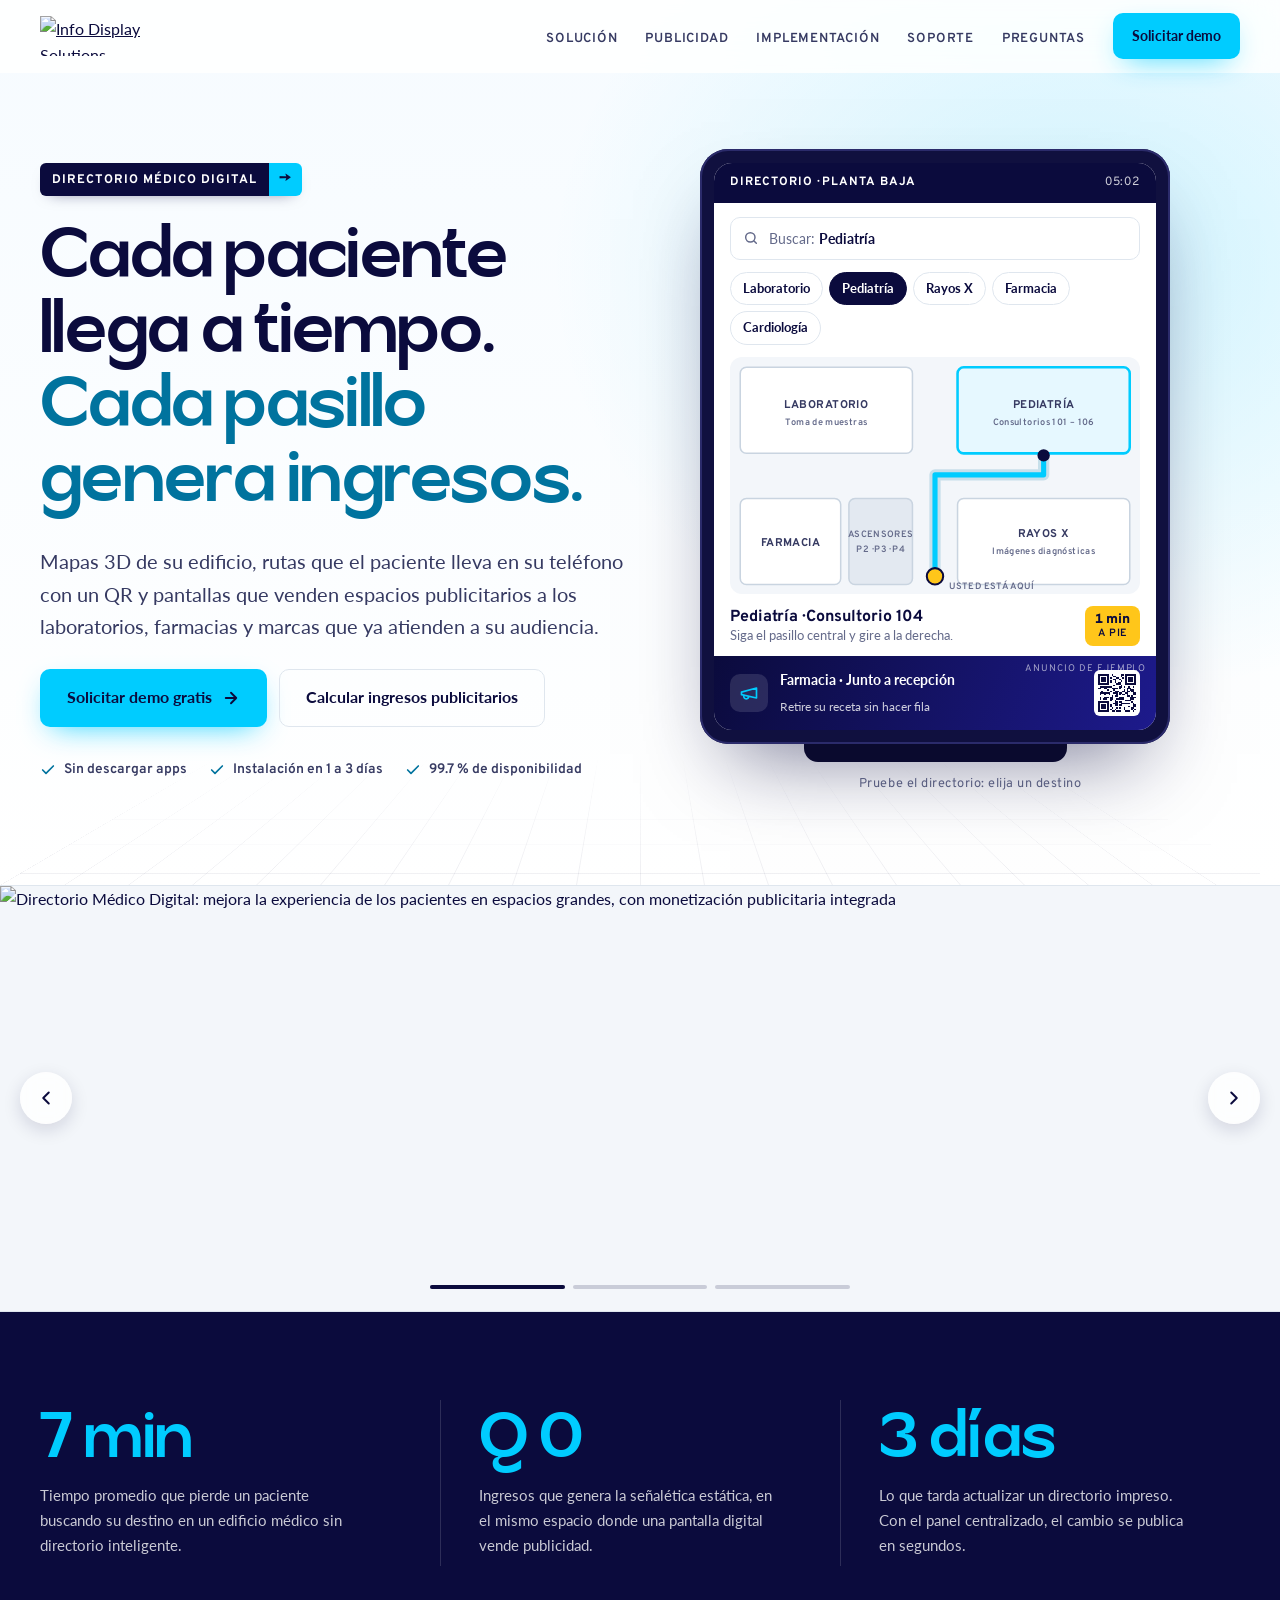
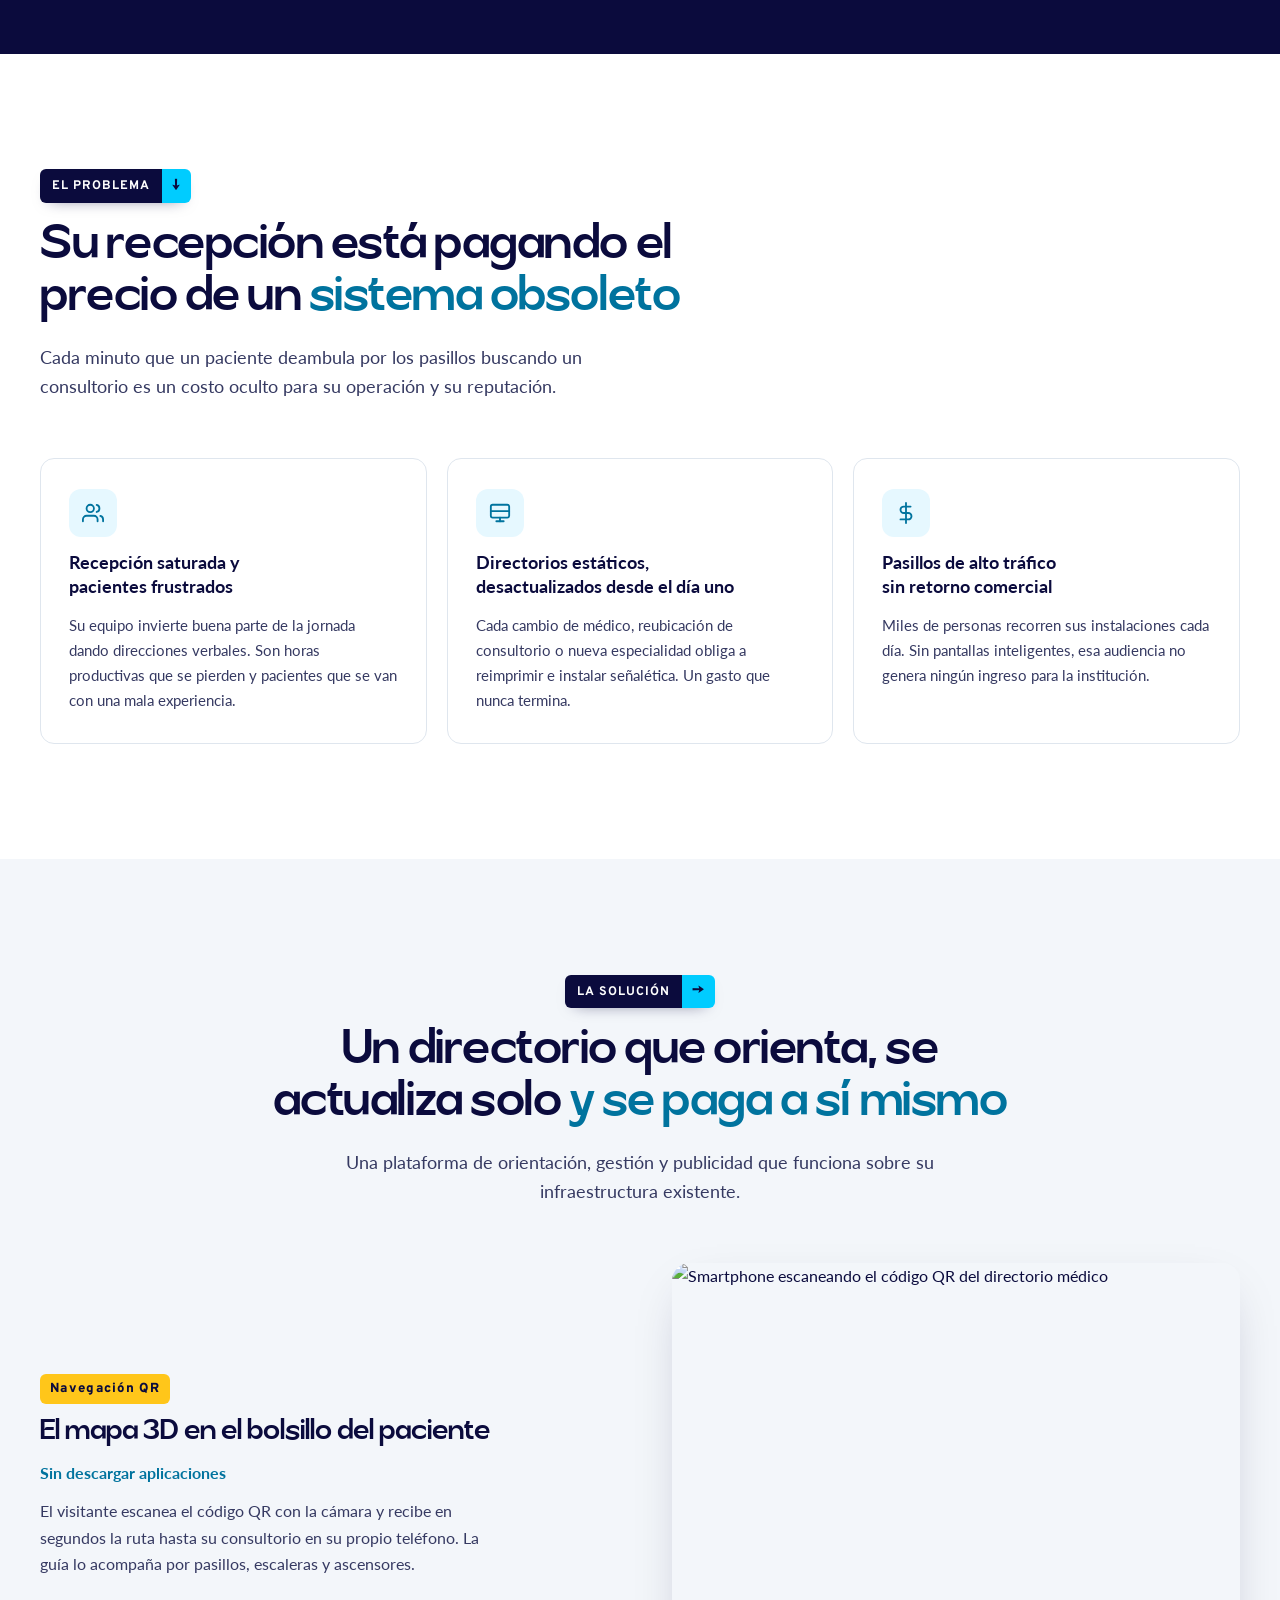
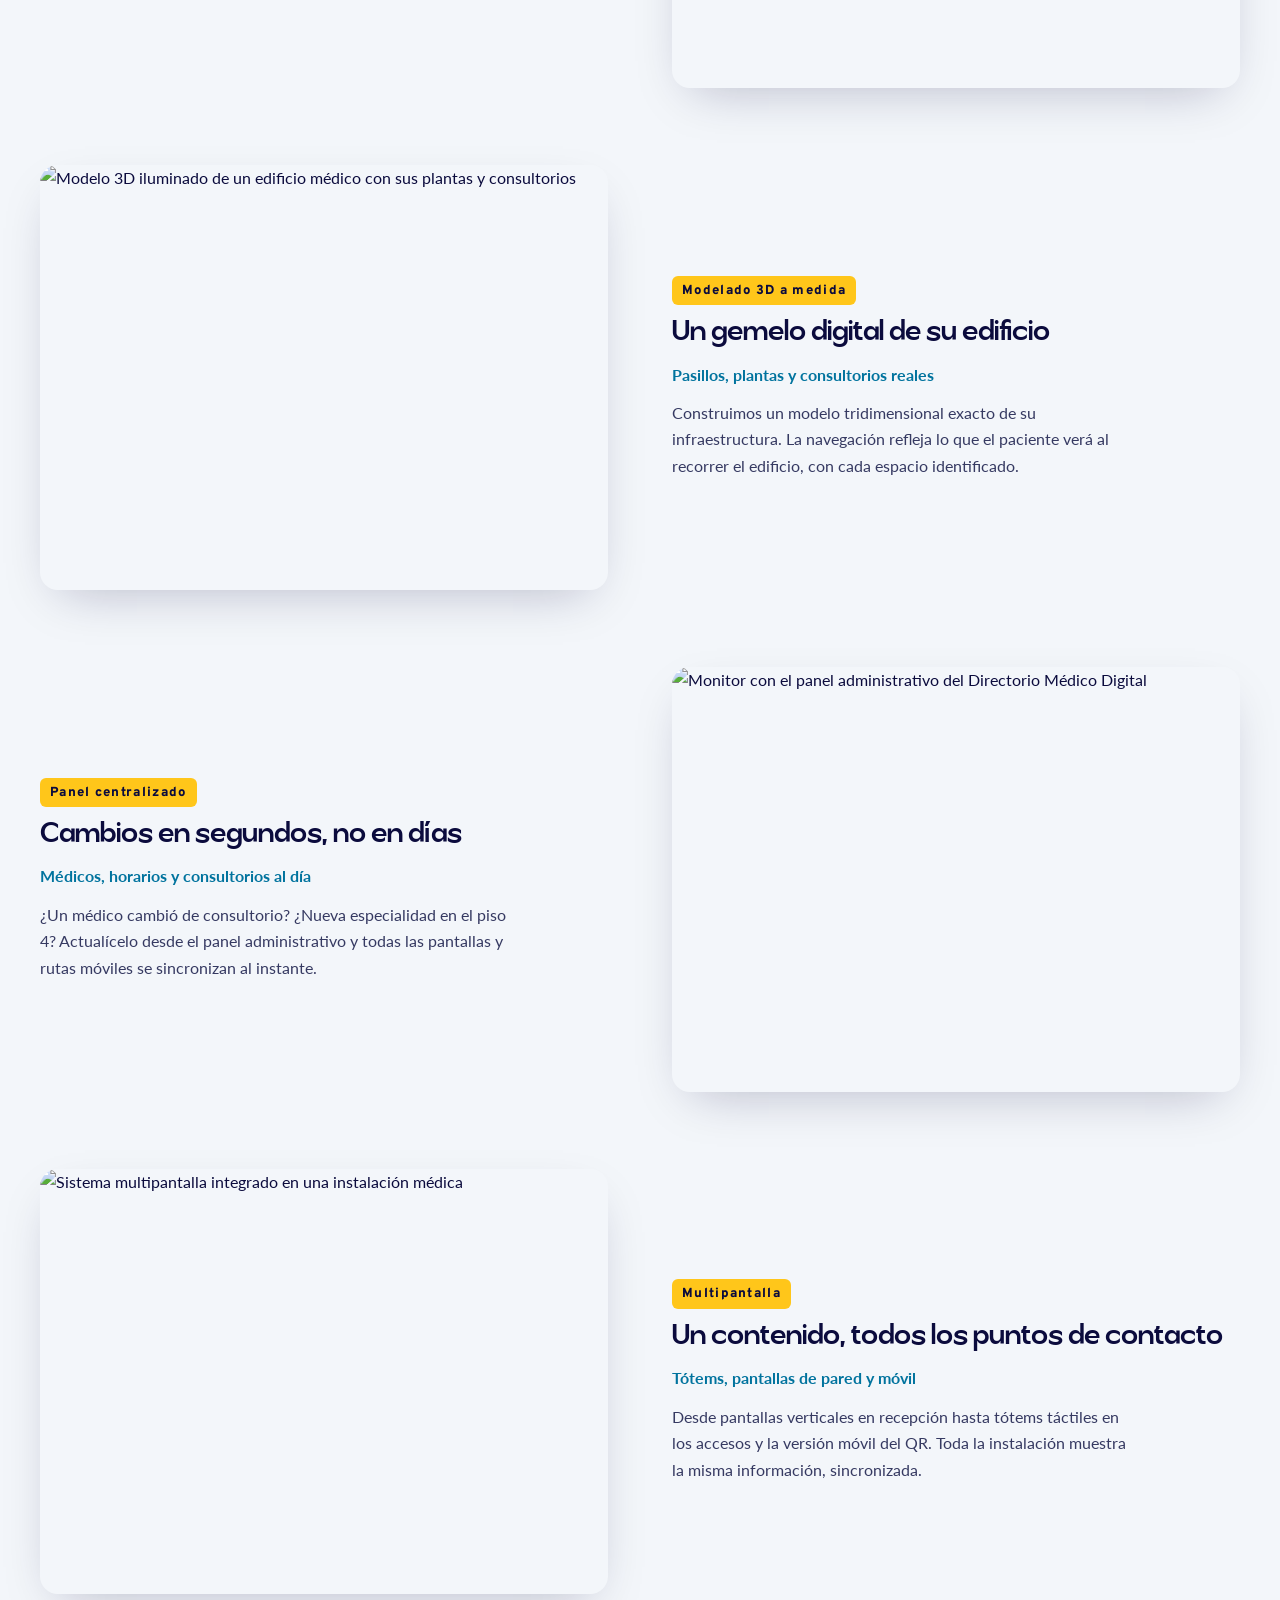
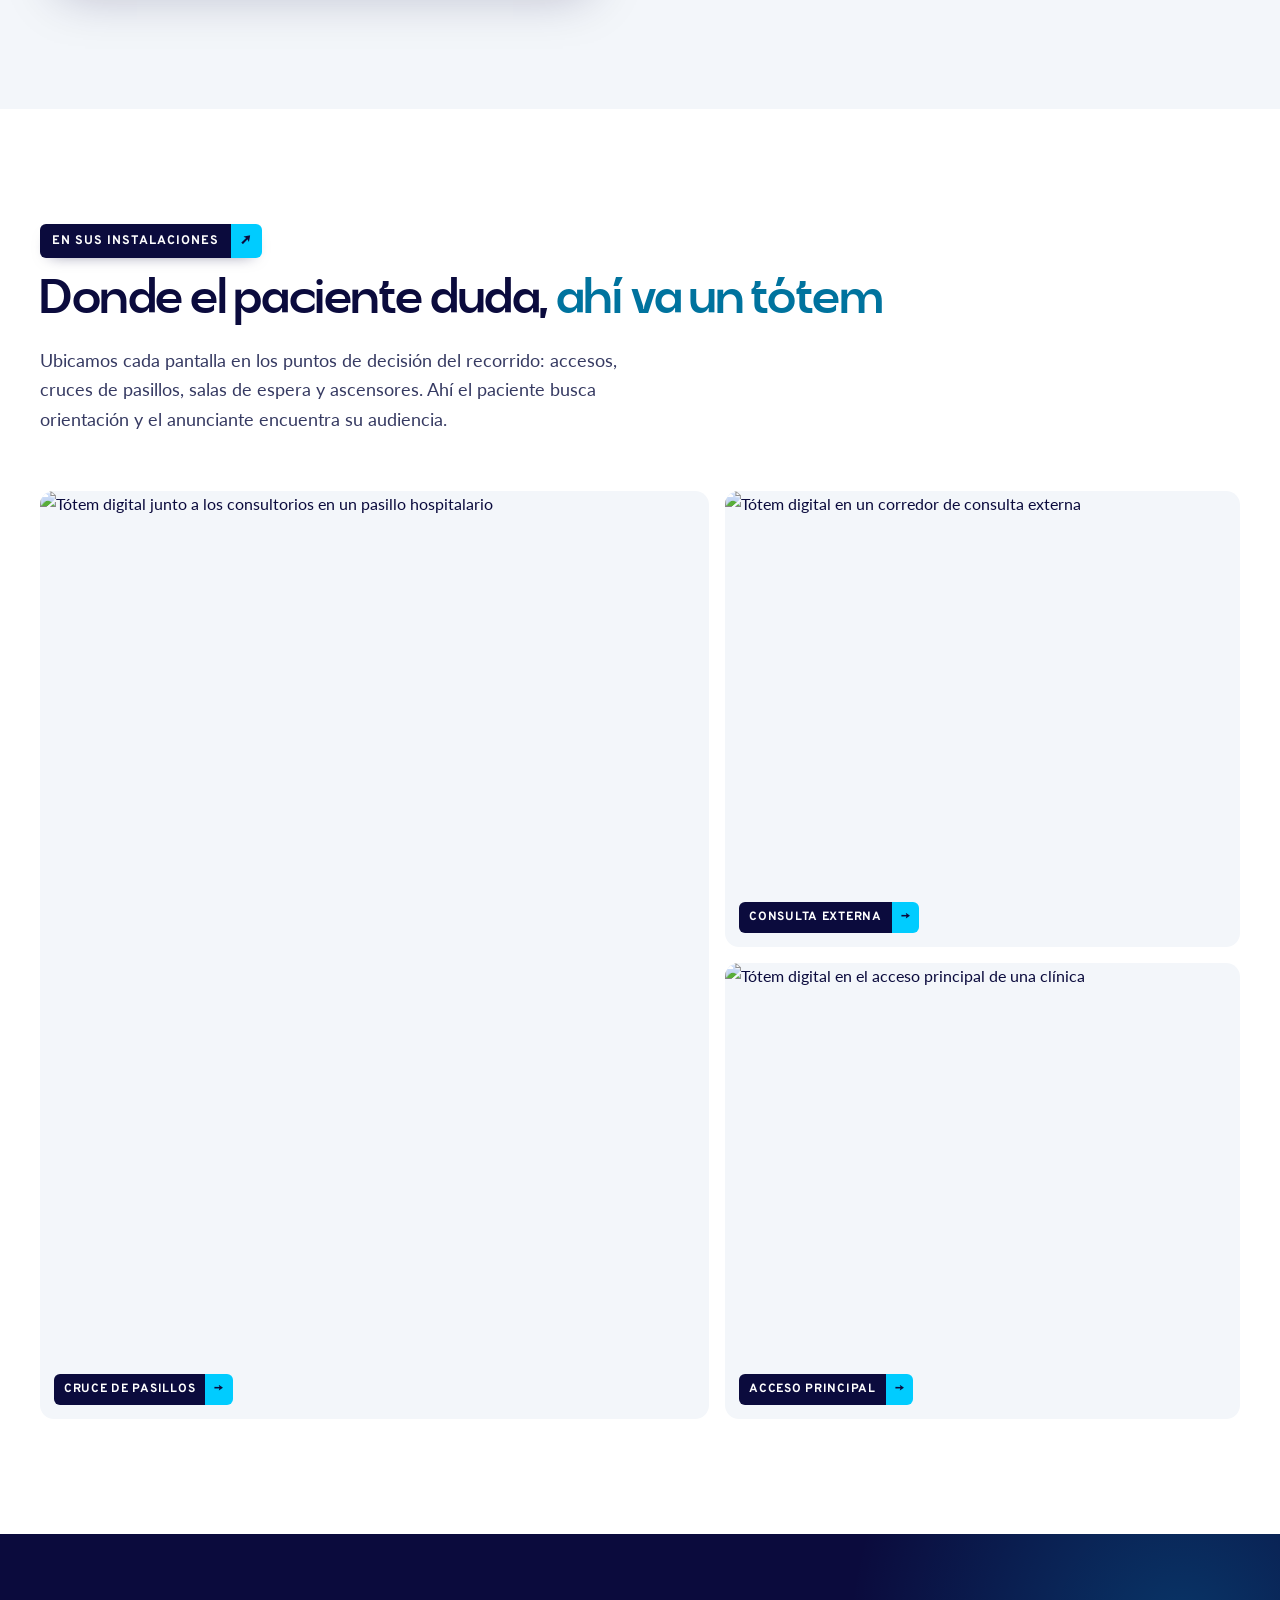
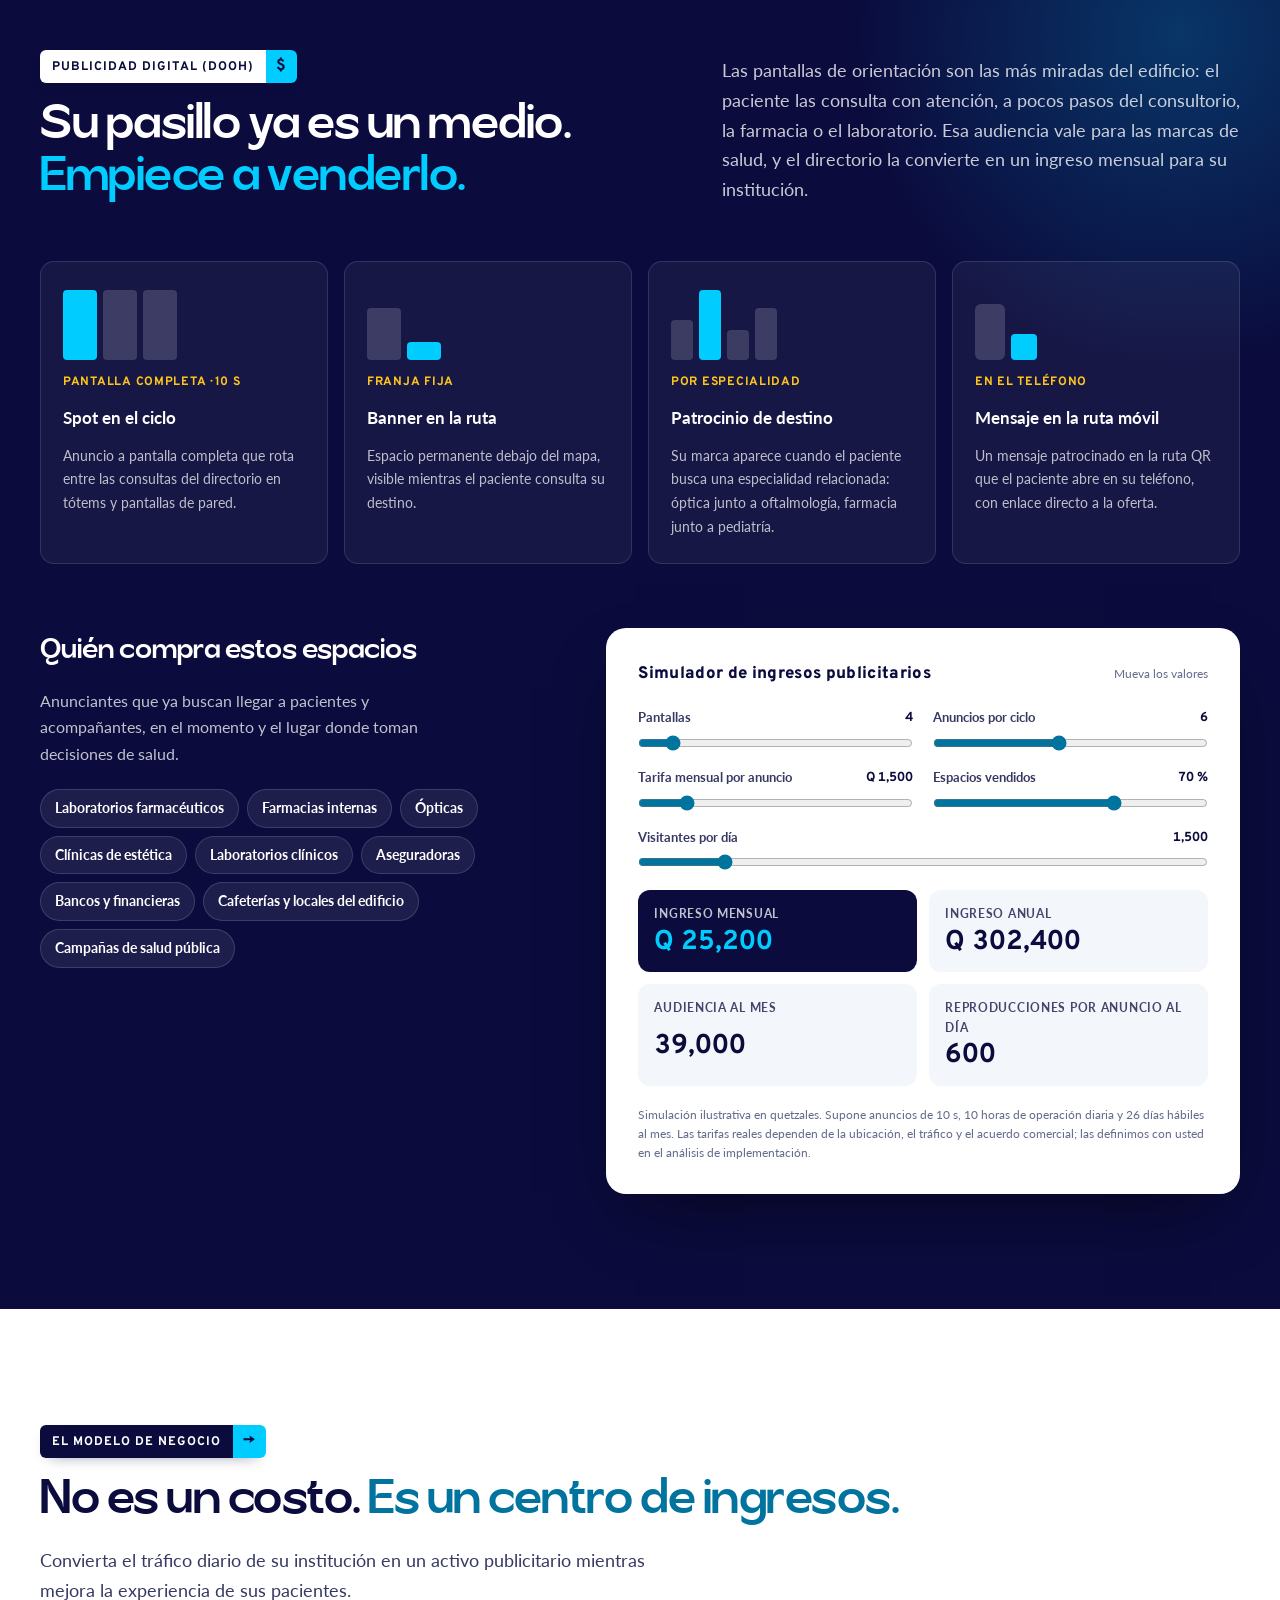
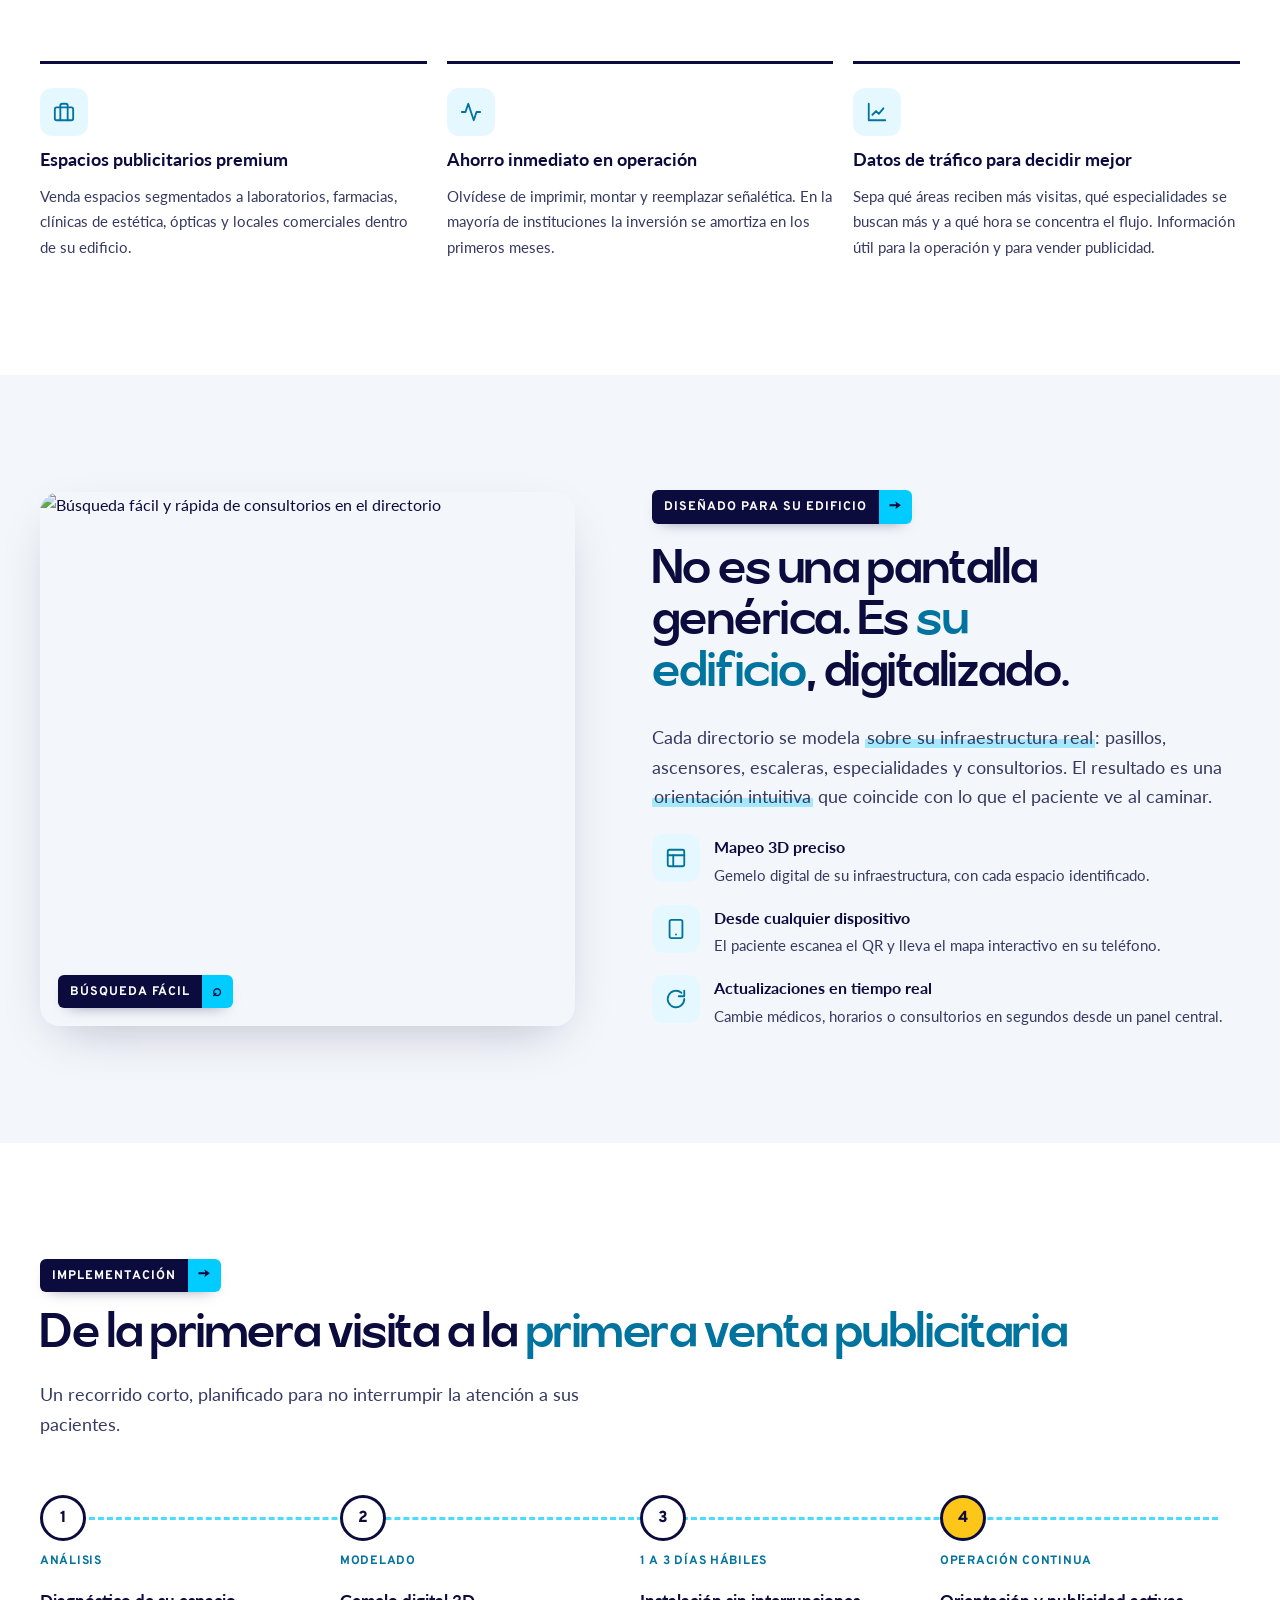
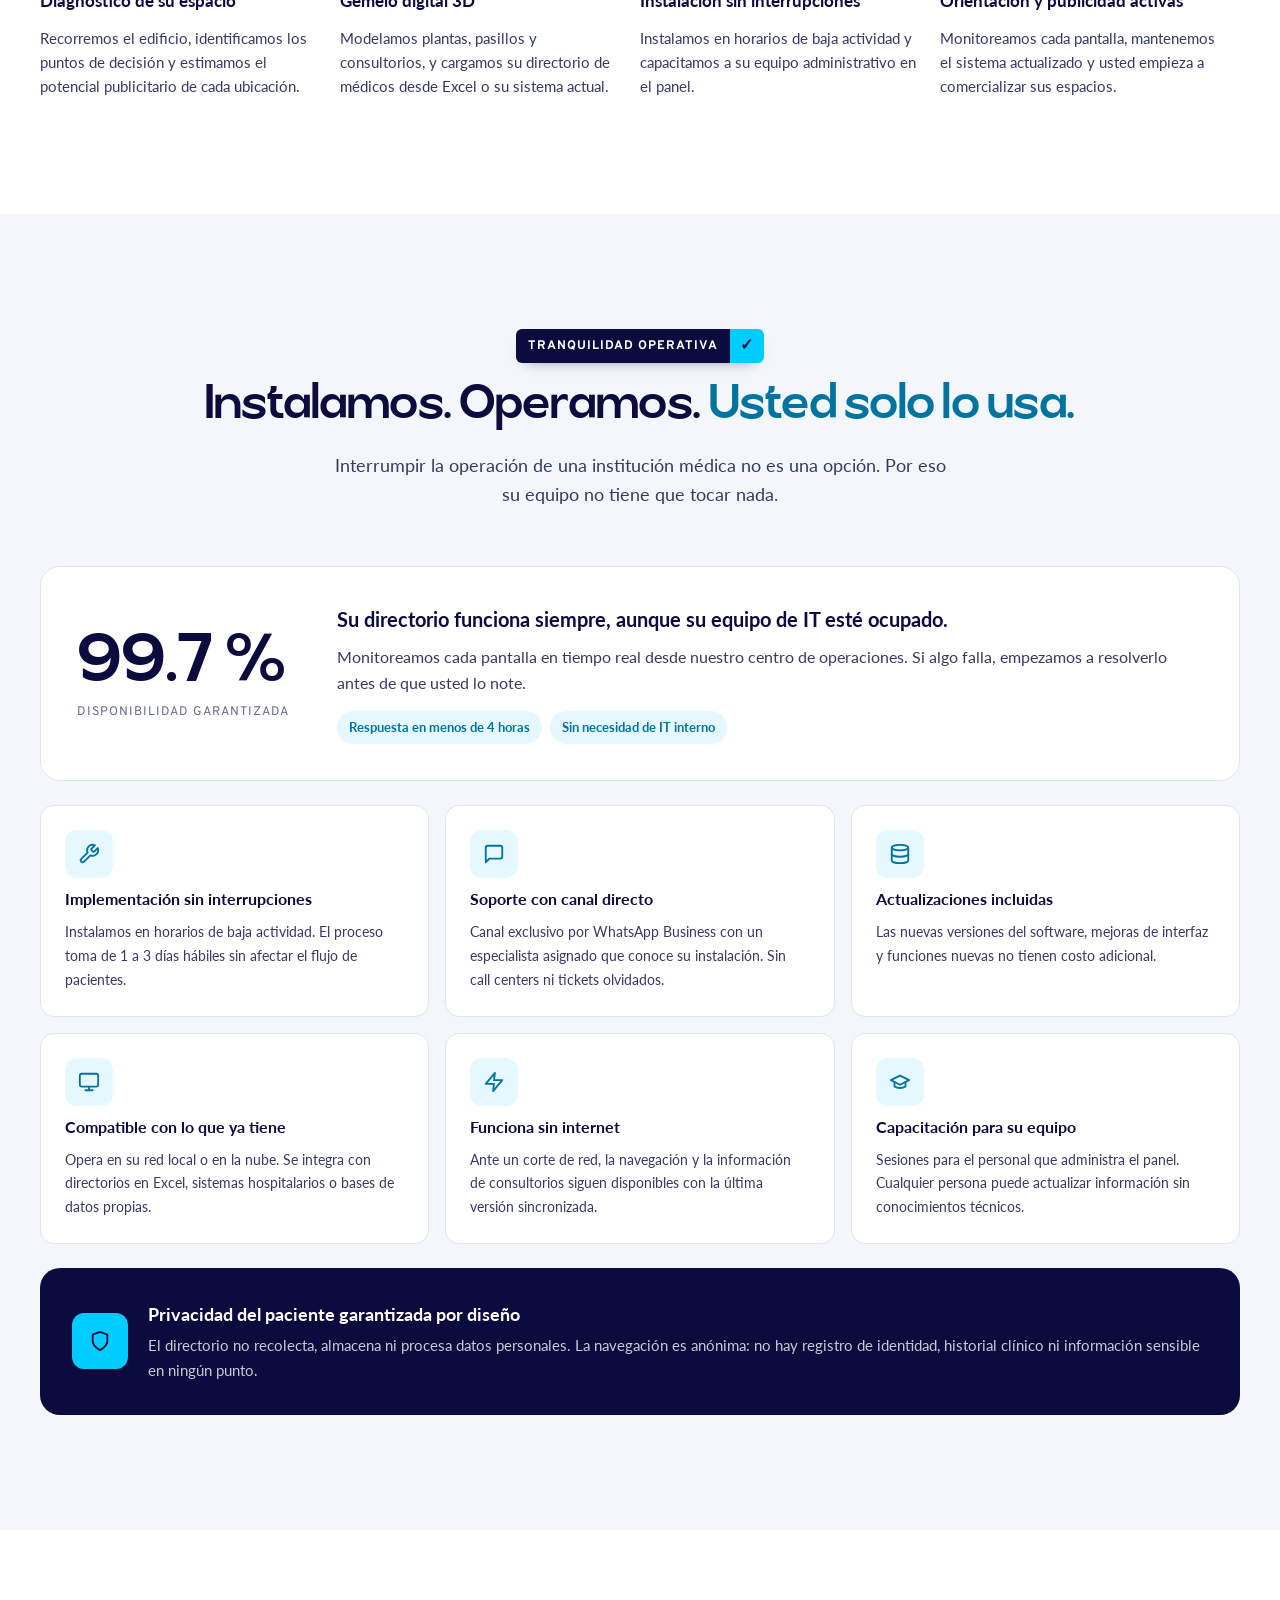
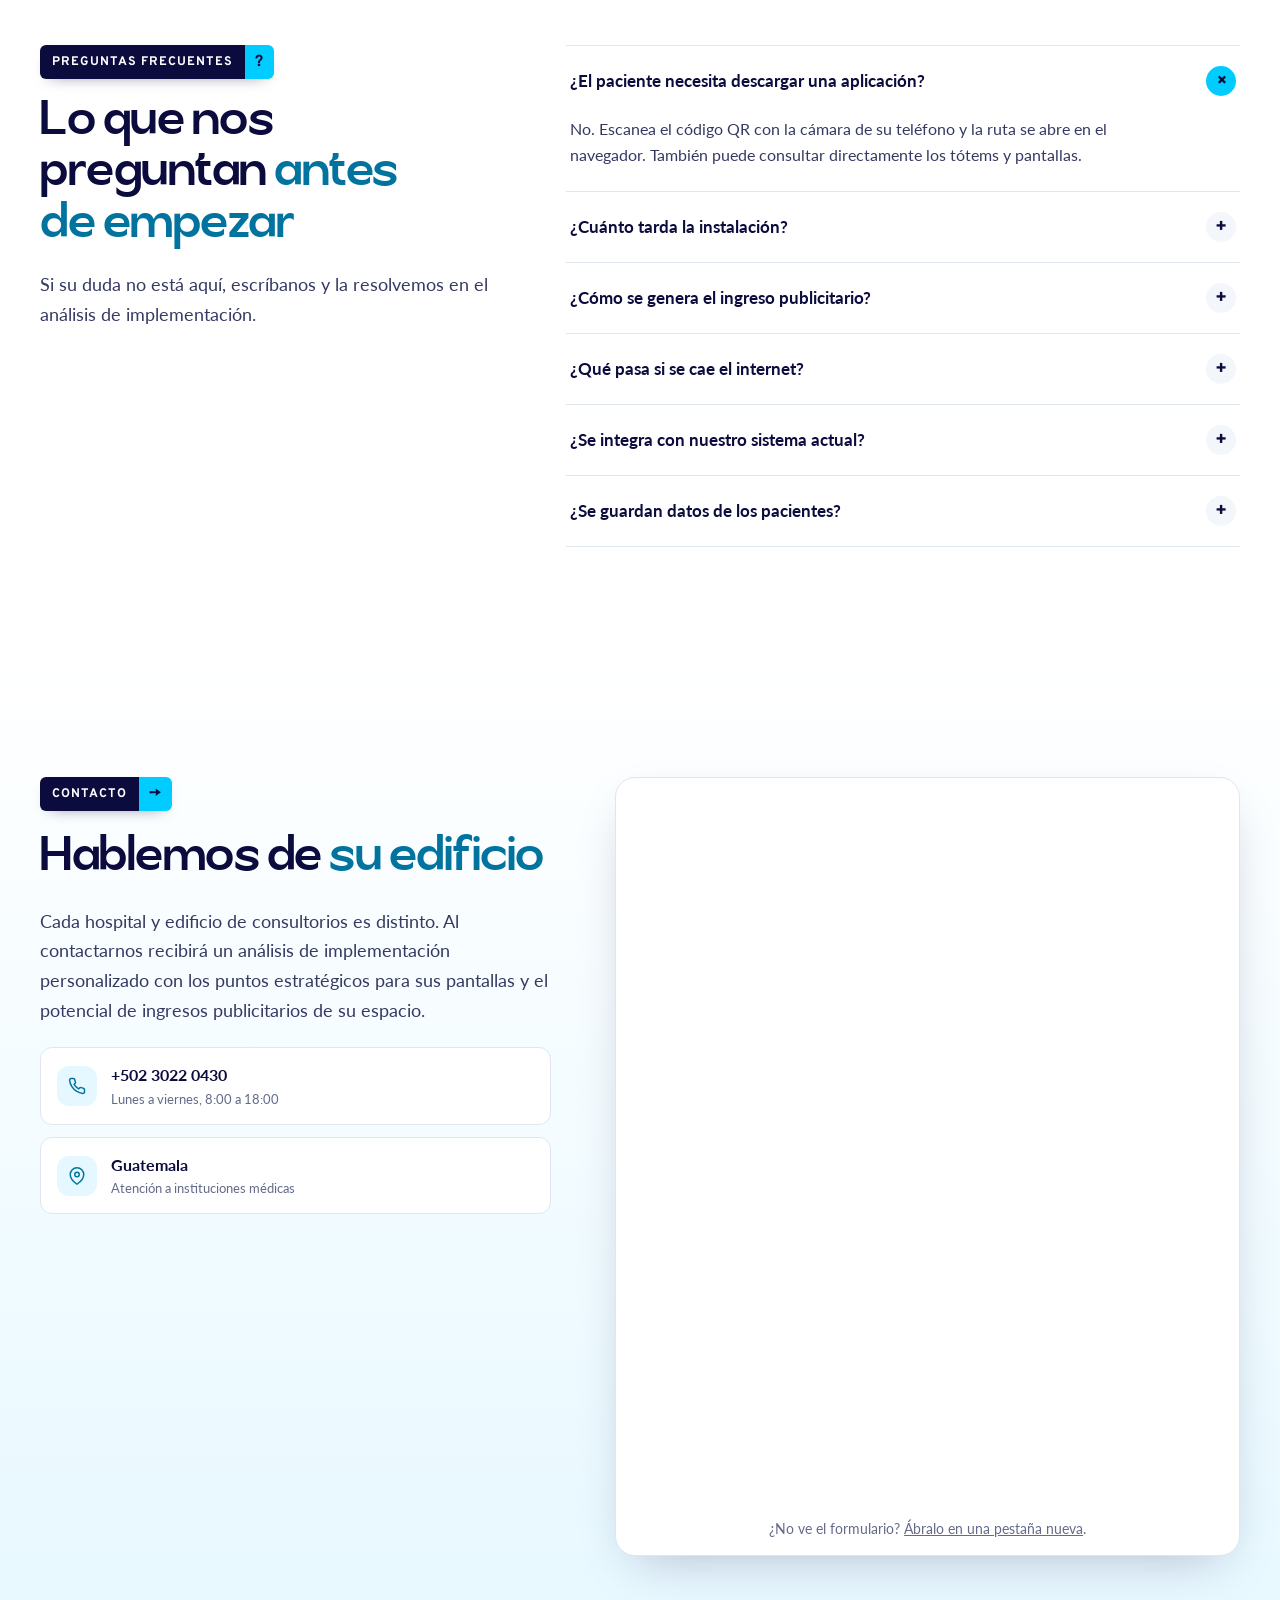
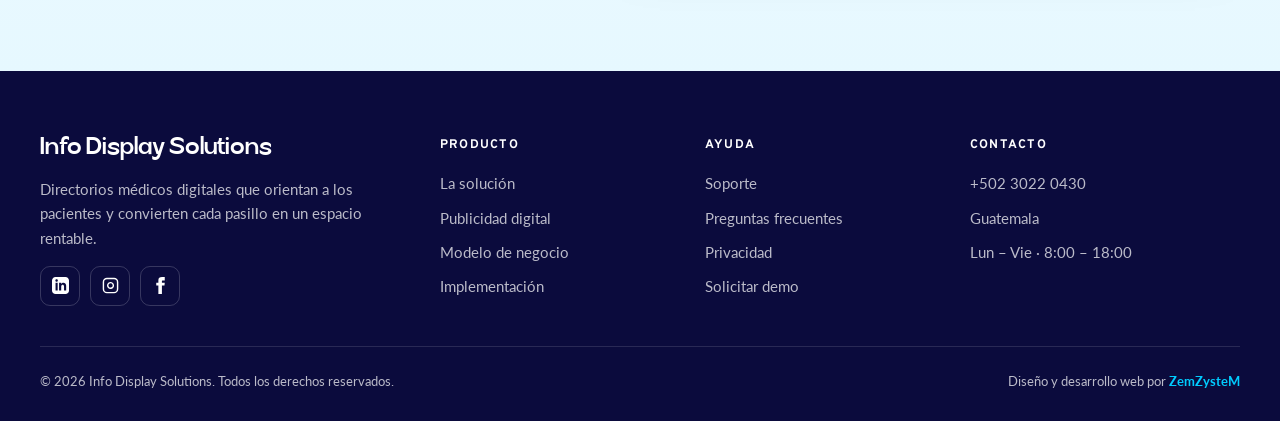
==== commit f59bd617: "feat: redesign landing page around wayfinding and DOOH advertising - Interactive kiosk demo in the h" ====
--- a/index.html
+++ b/index.html
@@ -2,2496 +2,686 @@
 <html lang="es">
 <head>
   <meta charset="UTF-8">
-  <meta name="viewport" content="width=device-width, initial-scale=1.0">
+  <meta name="viewport" content="width=device-width, initial-scale=1.0, viewport-fit=cover">
   <title>Directorio Médico Digital · Info Display Solutions</title>
+  <meta name="description" content="Directorio Médico Digital con mapas 3D, rutas por QR y pantallas publicitarias para hospitales y edificios de consultorios en Guatemala. Oriente a sus pacientes y convierta su tráfico en ingresos.">
+  <meta name="theme-color" content="#0b0b3d">
+  <link rel="canonical" href="https://zemogc.github.io/LandingPageWAY/">
+
+  <meta property="og:type" content="website">
+  <meta property="og:locale" content="es_GT">
+  <meta property="og:site_name" content="Info Display Solutions">
+  <meta property="og:title" content="Directorio Médico Digital · Info Display Solutions">
+  <meta property="og:description" content="Wayfinding 3D, rutas por QR y publicidad digital para instituciones médicas.">
+  <meta property="og:url" content="https://zemogc.github.io/LandingPageWAY/">
+  <meta property="og:image" content="https://zemogc.github.io/LandingPageWAY/assets/img/og-image.jpg">
+  <meta property="og:image:width" content="1200">
+  <meta property="og:image:height" content="630">
+  <meta name="twitter:card" content="summary_large_image">
+
+  <link rel="icon" href="assets/img/favicon.png" type="image/png">
+  <link rel="apple-touch-icon" href="assets/img/apple-touch-icon.png">
+
   <link rel="preconnect" href="https://fonts.googleapis.com">
   <link rel="preconnect" href="https://fonts.gstatic.com" crossorigin>
-  <link href="https://fonts.googleapis.com/css2?family=Lato:ital,wght@0,300;0,400;0,700;0,900;1,400;1,700&display=swap" rel="stylesheet">
-  <link rel="icon" href="icon.jpeg" type="image/png">
-  <style>
-    /* ─── TIPOGRAFÍAS ─────────────────────────────── */
-    @font-face {
-      font-family: 'Ragonte';
-      src: url('fonts/Ragonte-Regular.woff2') format('woff2'),
-           url('fonts/Ragonte-Regular.woff') format('woff');
-      font-weight: 400;
-      font-style: normal;
-      font-display: swap;
-    }
-    @font-face {
-      font-family: 'Ragonte';
-      src: url('fonts/Ragonte-Italic.woff2') format('woff2'),
-           url('fonts/Ragonte-Italic.woff') format('woff');
-      font-weight: 400;
-      font-style: italic;
-      font-display: swap;
-    }
-
-    :root {
-      /* Paleta del cliente: cyan + lightgray + white */
-      --primary: #00ccff;
-      --primary-soft: #66d9ff;
-      --primary-dark: #0099cc;
-      --lightgray: #e0e0e0;
-      --white: #ffffff;
-      --bg: #ffffff;
-      --bg-alt: #f7fafc;
-      --bg-tint: #f0f9ff;
-      --text-primary: #1a1a1a;
-      --text-secondary: #555555;
-      --text-muted: #888888;
-      --border: #e0e0e0;
-      --border-soft: #f0f0f0;
-      /* Alias retro-compatibilidad */
-      --midnight: #ffffff;
-      --dodger: #00ccff;
-      --violet: #00ccff;
-      --blue: #00ccff;
-      --gray-light: #f7fafc;
-      --gray-mid: #888888;
-    }
-
-    *, *::before, *::after {
-      box-sizing: border-box;
-      margin: 0;
-      padding: 0;
-    }
-
-    html {
-      scroll-behavior: smooth;
-    }
-
-    body {
-      font-family: 'Lato', 'Helvetica Neue', Arial, sans-serif;
-      background-color: var(--bg);
-      color: var(--text-primary);
-      overflow-x: hidden;
-    }
-
-    body::before {
-      content: '';
-      position: fixed;
-      inset: 0;
-      background-image: url("data:image/svg+xml,%3Csvg viewBox='0 0 256 256' xmlns='http://www.w3.org/2000/svg'%3E%3Cfilter id='noise'%3E%3CfeTurbulence type='fractalNoise' baseFrequency='0.9' numOctaves='4' stitchTiles='stitch'/%3E%3C/filter%3E%3Crect width='100%25' height='100%25' filter='url(%23noise)' opacity='0.04'/%3E%3C/svg%3E");
-      pointer-events: none;
-      z-index: 9999;
-      opacity: 0.4;
-    }
-
-    nav {
-      position: fixed;
-      top: 0;
-      left: 0;
-      right: 0;
-      z-index: 100;
-      display: flex;
-      align-items: center;
-      justify-content: space-between;
-      padding: 18px 48px;
-      background: rgba(255, 255, 255, 0.92);
-      backdrop-filter: blur(20px);
-      -webkit-backdrop-filter: blur(20px);
-      border-bottom: 1px solid var(--border);
-      box-shadow: 0 2px 20px rgba(0,0,0,0.04);
-    }
-
-    .nav-logo {
-      display: flex;
-      align-items: center;
-      justify-content: flex-start;
-    }
-
-    .nav-logo img {
-      height: 52px;
-      width: auto;
-      max-width: 220px;
-      display: block;
-      object-fit: contain;
-    }
-
-    .nav-links {
-      display: flex;
-      gap: 36px;
-      list-style: none;
-      align-items: center;
-    }
-
-    .nav-links a {
-      color: var(--text-secondary);
-      text-decoration: none;
-      font-size: 13px;
-      font-weight: 600;
-      letter-spacing: 1.5px;
-      text-transform: uppercase;
-      transition: color 0.25s;
-      position: relative;
-    }
-
-    .nav-links a:not(.nav-cta)::after {
-      content: '';
-      position: absolute;
-      left: 0;
-      right: 0;
-      bottom: -6px;
-      height: 2px;
-      background: var(--primary);
-      border-radius: 2px;
-      transform: scaleX(0);
-      transform-origin: center;
-      transition: transform 0.25s ease;
-    }
-
-    .nav-links a:not(.nav-cta):hover {
-      color: var(--primary);
-    }
-
-    .nav-links a:not(.nav-cta).is-active {
-      color: var(--primary);
-    }
-
-    .nav-links a:not(.nav-cta).is-active::after {
-      transform: scaleX(1);
-    }
-
-    .nav-cta {
-      background: var(--dodger);
-      color: var(--white) !important;
-      padding: 10px 24px;
-      border-radius: 4px;
-      font-weight: 700 !important;
-      letter-spacing: 1px;
-      transition: background 0.25s, box-shadow 0.25s !important;
-    }
-
-    .nav-cta:hover {
-      background: #33d6ff !important;
-      box-shadow: 0 0 20px rgba(0,204,255,0.5);
-      color: var(--white) !important;
-    }
-
-    .hero {
-      min-height: 100vh;
-      position: relative;
-      display: flex;
-      flex-direction: column;
-      align-items: center;
-      justify-content: center;
-      text-align: center;
-      padding: 120px 24px 60px;
-      overflow: hidden;
-    }
-
-    .hero-bg {
-      position: absolute;
-      inset: 0;
-      background:
-        radial-gradient(ellipse 80% 60% at 20% 60%, rgba(0,204,255,0.18) 0%, transparent 60%),
-        radial-gradient(ellipse 60% 50% at 80% 30%, rgba(102,217,255,0.14) 0%, transparent 60%),
-        radial-gradient(ellipse 50% 80% at 50% 100%, rgba(224,224,224,0.5) 0%, transparent 60%),
-        #ffffff;
-      animation: meshShift 10s ease-in-out infinite alternate;
-    }
-
-    @keyframes meshShift {
-      0% { filter: hue-rotate(0deg) brightness(1); }
-      100% { filter: hue-rotate(15deg) brightness(1.08); }
-    }
-
-    .hero-grid {
-      position: absolute;
-      inset: 0;
-      background-image:
-        linear-gradient(rgba(0,204,255,0.08) 1px, transparent 1px),
-        linear-gradient(90deg, rgba(0,204,255,0.08) 1px, transparent 1px);
-      background-size: 60px 60px;
-    }
-
-    .hero-orb {
-      position: absolute;
-      width: 600px;
-      height: 600px;
-      border-radius: 50%;
-      background: radial-gradient(circle, rgba(0,204,255,0.18) 0%, transparent 70%);
-      top: 40%;
-      left: 50%;
-      transform: translate(-50%, -50%);
-      animation: orbPulse 4s ease-in-out infinite;
-    }
-
-    @keyframes orbPulse {
-      0%, 100% { transform: translate(-50%, -50%) scale(1); opacity: 0.6; }
-      50% { transform: translate(-50%, -50%) scale(1.1); opacity: 1; }
-    }
-
-    .hero-content {
-      position: relative;
-      z-index: 2;
-      max-width: 920px;
-      margin-bottom: 56px;
-    }
-
-    .hero-badge {
-      display: inline-flex;
-      align-items: center;
-      gap: 8px;
-      background: rgba(0,204,255,0.08);
-      border: 1px solid rgba(0,204,255,0.3);
-      border-radius: 100px;
-      padding: 8px 20px;
-      font-size: 12px;
-      font-weight: 700;
-      letter-spacing: 2px;
-      text-transform: uppercase;
-      color: var(--primary-dark);
-      margin-bottom: 32px;
-      animation: fadeInUp 0.8s ease both;
-    }
-
-    .hero-badge::before {
-      content: '';
-      width: 6px;
-      height: 6px;
-      background: var(--dodger);
-      border-radius: 50%;
-      animation: blinkDot 1.5s ease-in-out infinite;
-    }
-
-    @keyframes blinkDot {
-      0%, 100% { opacity: 1; }
-      50% { opacity: 0.2; }
-    }
-
-    .hero h1 {
-      font-family: 'Ragonte', 'Lato', serif;
-      font-size: clamp(40px, 6.5vw, 78px);
-      font-weight: 900;
-      line-height: 1.05;
-      letter-spacing: -1.5px;
-      margin-bottom: 28px;
-      animation: fadeInUp 0.8s 0.15s ease both;
-    }
-
-    .hero h1 .line-1 {
-      display: block;
-      color: var(--text-primary);
-    }
-
-    .hero h1 .line-2 {
-      display: block;
-      background: linear-gradient(90deg, #00ccff 0%, #0099cc 50%, #00ccff 100%);
-      -webkit-background-clip: text;
-      -webkit-text-fill-color: transparent;
-      background-clip: text;
-      background-size: 200%;
-      animation: gradientFlow 3s linear infinite, fadeInUp 0.8s 0.15s ease both;
-    }
-
-    @keyframes gradientFlow {
-      0% { background-position: 0% 50%; }
-      100% { background-position: 200% 50%; }
-    }
-
-    .hero-desc {
-      font-size: 18px;
-      font-weight: 400;
-      line-height: 1.7;
-      color: var(--text-secondary);
-      max-width: 720px;
-      margin: 0 auto 48px;
-      animation: fadeInUp 0.8s 0.3s ease both;
-    }
-
-    .hero-actions {
-      display: flex;
-      gap: 16px;
-      justify-content: center;
-      flex-wrap: wrap;
-      animation: fadeInUp 0.8s 0.45s ease both;
-    }
-
-    .btn-primary {
-      display: inline-flex;
-      align-items: center;
-      gap: 10px;
-      background: var(--dodger);
-      color: var(--white);
-      padding: 16px 36px;
-      border-radius: 6px;
-      font-size: 15px;
-      font-weight: 700;
-      letter-spacing: 0.5px;
-      text-decoration: none;
-      transition: transform 0.25s, box-shadow 0.25s, background 0.25s;
-      box-shadow: 0 0 30px rgba(0,204,255,0.4);
-    }
-
-    .btn-primary:hover {
-      transform: translateY(-2px);
-      box-shadow: 0 0 50px rgba(0,204,255,0.6);
-      background: #33d6ff;
-    }
-
-    .btn-secondary {
-      display: inline-flex;
-      align-items: center;
-      gap: 10px;
-      background: var(--bg-alt);
-      color: var(--text-primary);
-      padding: 16px 36px;
-      border-radius: 6px;
-      font-size: 15px;
-      font-weight: 600;
-      text-decoration: none;
-      border: 1px solid var(--border);
-      transition: transform 0.25s, background 0.25s, border-color 0.25s;
-    }
-
-    .btn-secondary:hover {
-      transform: translateY(-2px);
-      background: var(--bg-alt);
-      border-color: rgba(0,204,255,0.5);
-    }
-
-    /* ─── HERO CARRUSEL ─────────────────────────────── */
-    .hero-carousel-wrap {
-      position: relative;
-      z-index: 2;
-      width: 100%;
-      max-width: 100%;
-      margin: 0;
-      padding: 0;
-      animation: fadeInUp 0.8s 0.6s ease both;
-    }
-
-    .hero-carousel {
-      width: 100%;
-      height: clamp(400px, 56vw, 760px);
-      border-radius: 0;
-      border: none;
-      border-top: 1px solid rgba(0,204,255,0.15);
-      border-bottom: 1px solid rgba(0,204,255,0.15);
-      background: var(--bg-alt);
-      position: relative;
-      overflow: hidden;
-    }
-
-    .slide {
-      position: absolute;
-      inset: 0;
-      opacity: 0;
-      transition: opacity 1s ease;
-      pointer-events: none;
-    }
-
-    .slide.active {
-      opacity: 1;
-      pointer-events: auto;
-    }
-
-    /* Fondo blureado: misma imagen, blureada y oscurecida (cinematic) */
-    .slide-bg {
-      position: absolute;
-      inset: 0;
-      width: 100%;
-      height: 100%;
-      object-fit: cover;
-      object-position: center;
-      filter: blur(40px) brightness(0.92) saturate(1.15);
-      transform: scale(1.2);
-    }
-
-    /* Imagen principal: contenida (sin recortes) */
-    .slide-img {
-      position: relative;
-      z-index: 2;
-      width: 100%;
-      height: 100%;
-      object-fit: contain;
-      object-position: center;
-      display: block;
-    }
-
-    /* Flechas estilo Samsung: círculos grandes siempre visibles */
-    .carousel-arrow {
-      position: absolute;
-      top: 50%;
-      transform: translateY(-50%);
-      width: 56px;
-      height: 56px;
-      border-radius: 50%;
-      background: rgba(255, 255, 255, 0.7);
-      backdrop-filter: blur(8px);
-      -webkit-backdrop-filter: blur(8px);
-      border: none;
-      display: flex;
-      align-items: center;
-      justify-content: center;
-      cursor: pointer;
-      z-index: 3;
-      opacity: 1;
-      transition: background 0.25s, transform 0.2s, box-shadow 0.25s;
-      box-shadow: 0 4px 16px rgba(0, 0, 0, 0.08);
-    }
-
-    .carousel-arrow:hover {
-      background: rgba(255, 255, 255, 0.95);
-      box-shadow: 0 6px 24px rgba(0, 0, 0, 0.15);
-      transform: translateY(-50%) scale(1.05);
-    }
-
-    .carousel-arrow:hover svg {
-      stroke: var(--primary);
-    }
-
-    .carousel-arrow svg {
-      width: 22px;
-      height: 22px;
-      stroke: var(--text-primary);
-      fill: none;
-      stroke-width: 2;
-      stroke-linecap: round;
-      stroke-linejoin: round;
-      transition: stroke 0.25s;
-    }
-
-    .carousel-prev {
-      left: 24px;
-    }
-
-    .carousel-next {
-      right: 24px;
-    }
-
-    /* Indicador de progreso estilo Samsung: barra horizontal segmentada */
-    .carousel-dots {
-      position: absolute;
-      bottom: 32px;
-      left: 50%;
-      transform: translateX(-50%);
-      display: flex;
-      gap: 8px;
-      z-index: 3;
-      width: min(50%, 480px);
-      padding: 0;
-      background: transparent;
-      border: none;
-    }
-
-    .carousel-dot {
-      flex: 1;
-      height: 3px;
-      border-radius: 2px;
-      background: rgba(10, 20, 40, 0.18);
-      border: none;
-      padding: 0;
-      cursor: pointer;
-      position: relative;
-      overflow: hidden;
-      transition: background 0.3s;
-    }
-
-    .carousel-dot:hover {
-      background: rgba(10, 20, 40, 0.32);
-    }
-
-    .carousel-dot.active {
-      background: rgba(10, 20, 40, 0.18);
-    }
-
-    .carousel-dot.active::after {
-      content: '';
-      position: absolute;
-      inset: 0;
-      background: var(--primary);
-      border-radius: 2px;
-      transform-origin: left;
-      animation: progressFill 5s linear forwards;
-    }
-
-    @keyframes progressFill {
-      from { transform: scaleX(0); }
-      to { transform: scaleX(1); }
-    }
-
-    .stats-strip {
-      background: linear-gradient(180deg, rgba(0,204,255,0.04) 0%, rgba(255,255,255,1) 100%);
-      border-top: 1px solid rgba(0,204,255,0.18);
-      border-bottom: 1px solid var(--border);
-      padding: 56px 48px;
-      position: relative;
-    }
-
-    .stats-strip::before {
-      content: '';
-      position: absolute;
-      top: 0;
-      left: 50%;
-      transform: translateX(-50%);
-      width: 60%;
-      height: 1px;
-      background: linear-gradient(90deg, transparent, #00ccff, transparent);
-    }
-
-    .stats-inner {
-      max-width: 1200px;
-      margin: 0 auto;
-      display: grid;
-      grid-template-columns: repeat(3, 1fr);
-      gap: 36px;
-      text-align: center;
-    }
-
-    .stats-inner .stat-item {
-      padding: 0 12px;
-    }
-
-    .stat-number {
-      font-family: 'Ragonte', 'Lato', serif;
-      font-size: clamp(44px, 5vw, 64px);
-      font-weight: 900;
-      background: linear-gradient(135deg, #66d9ff, #00ccff);
-      -webkit-background-clip: text;
-      -webkit-text-fill-color: transparent;
-      background-clip: text;
-      line-height: 1;
-      margin-bottom: 16px;
-      letter-spacing: -1px;
-    }
-
-    .stat-label {
-      font-size: 13px;
-      font-weight: 500;
-      letter-spacing: 0.3px;
-      line-height: 1.65;
-      color: var(--text-secondary);
-      max-width: 280px;
-      margin: 0 auto;
-      text-transform: none;
-    }
-
-    .section-label {
-      display: inline-block;
-      font-size: 11px;
-      font-weight: 700;
-      letter-spacing: 3px;
-      text-transform: uppercase;
-      color: var(--primary-dark);
-      margin-bottom: 20px;
-    }
-
-    .section-title {
-      font-family: 'Ragonte', 'Lato', serif;
-      font-size: clamp(32px, 5vw, 52px);
-      font-weight: 900;
-      line-height: 1.1;
-      letter-spacing: -1px;
-      margin-bottom: 20px;
-    }
-
-    .section-title em {
-      font-style: normal;
-      background: linear-gradient(90deg, #00ccff, #0099cc);
-      -webkit-background-clip: text;
-      -webkit-text-fill-color: transparent;
-      background-clip: text;
-    }
-
-    .section-sub {
-      font-size: 16px;
-      color: var(--text-muted);
-      max-width: 700px;
-      line-height: 1.7;
-    }
-
-    /* ─── PROBLEMA ────────────────────────────────────── */
-    .problem {
-      padding: 120px 48px;
-      max-width: 1200px;
-      margin: 0 auto;
-      position: relative;
-    }
-
-    .problem-header {
-      text-align: center;
-      margin-bottom: 64px;
-    }
-
-    .problem-header .section-sub {
-      margin: 0 auto;
-    }
-
-    .problem-grid {
-      display: grid;
-      grid-template-columns: repeat(3, 1fr);
-      gap: 24px;
-    }
-
-    .problem-card {
-      background: #ffffff;
-      border: 1px solid var(--border);
-      border-radius: 12px;
-      padding: 36px 32px;
-      position: relative;
-      overflow: hidden;
-      transition: background 0.3s, border-color 0.3s, transform 0.3s;
-      box-shadow: 0 4px 20px rgba(0,0,0,0.04);
-    }
-
-    .problem-card::before {
-      content: '';
-      position: absolute;
-      top: 0;
-      left: 0;
-      right: 0;
-      height: 2px;
-      background: linear-gradient(90deg, var(--violet), var(--dodger));
-      transform: scaleX(0);
-      transition: transform 0.4s ease;
-      transform-origin: left;
-    }
-
-    .problem-card:hover {
-      background: #f0fbff;
-      border-color: var(--primary);
-      transform: translateY(-4px);
-      box-shadow: 0 10px 40px rgba(0,204,255,0.15);
-    }
-
-    .problem-card:hover::before {
-      transform: scaleX(1);
-    }
-
-    .problem-icon-wrap {
-      width: 52px;
-      height: 52px;
-      border-radius: 10px;
-      background: linear-gradient(135deg, rgba(0,204,255,0.2), rgba(224,224,224,0.08));
-      border: 1px solid rgba(0,204,255,0.25);
-      display: flex;
-      align-items: center;
-      justify-content: center;
-      margin-bottom: 24px;
-    }
-
-    .problem-icon-wrap svg {
-      width: 24px;
-      height: 24px;
-      stroke: var(--dodger);
-      fill: none;
-      stroke-width: 2;
-      stroke-linecap: round;
-      stroke-linejoin: round;
-    }
-
-    .problem-card h3 {
-      font-size: 18px;
-      font-weight: 700;
-      margin-bottom: 14px;
-      line-height: 1.3;
-      color: var(--text-primary);
-    }
-
-    .problem-card p {
-      font-size: 14px;
-      line-height: 1.7;
-      color: var(--text-secondary);
-    }
-
-    /* ─── SOLUCION ────────────────────────────────────── */
-    .solution {
-      padding: 120px 48px;
-      background: var(--bg-alt);
-      position: relative;
-      overflow: hidden;
-    }
-
-    .solution::before {
-      content: '';
-      position: absolute;
-      left: -200px;
-      bottom: -200px;
-      width: 600px;
-      height: 600px;
-      border-radius: 50%;
-      background: radial-gradient(circle, rgba(0,204,255,0.18) 0%, transparent 70%);
-      pointer-events: none;
-    }
-
-    .solution-inner {
-      max-width: 1200px;
-      margin: 0 auto;
-      position: relative;
-      z-index: 1;
-    }
-
-    .solution-header {
-      text-align: center;
-      margin-bottom: 72px;
-    }
-
-    .solution-header .section-sub {
-      margin: 0 auto;
-    }
-
-    /* ─── 4 PASOS VERTICALES ─────────────────────── */
-    .steps-list {
-      max-width: 1100px;
-      margin: 0 auto;
-      display: flex;
-      flex-direction: column;
-      gap: 0;
-      position: relative;
-    }
-
-    .step-row {
-      display: grid;
-      grid-template-columns: 1.4fr 1fr;
-      gap: 56px;
-      align-items: center;
-      padding: 48px 0;
-      position: relative;
-      border-bottom: 1px solid var(--border-soft);
-    }
-
-    .step-row:last-child {
-      border-bottom: none;
-    }
-
-    /* Alternar: pasos pares invierten orden (imagen a la izquierda) */
-    .step-row:nth-child(even) {
-      grid-template-columns: 1fr 1.4fr;
-    }
-
-    .step-row:nth-child(even) .step-text {
-      order: 2;
-    }
-
-    .step-row:nth-child(even) .step-visual {
-      order: 1;
-    }
-
-    .step-text {
-      max-width: 540px;
-    }
-
-    .step-number-wrap {
-      display: flex;
-      align-items: center;
-      gap: 16px;
-      margin-bottom: 18px;
-    }
-
-    .step-number {
-      font-family: 'Ragonte', 'Lato', serif;
-      font-size: clamp(36px, 4vw, 52px);
-      font-weight: 900;
-      letter-spacing: -2px;
-      line-height: 1;
-      background: linear-gradient(135deg, #00ccff, #0099cc);
-      -webkit-background-clip: text;
-      -webkit-text-fill-color: transparent;
-      background-clip: text;
-    }
-
-    .step-line {
-      flex: 1;
-      max-width: 80px;
-      height: 2px;
-      background: linear-gradient(90deg, var(--primary), transparent);
-      border-radius: 2px;
-    }
-
-    .step-text h3 {
-      font-family: 'Ragonte', 'Lato', serif;
-      font-size: clamp(22px, 2.4vw, 28px);
-      font-weight: 800;
-      line-height: 1.2;
-      letter-spacing: -0.5px;
-      color: var(--text-primary);
-      margin-bottom: 8px;
-    }
-
-    .step-subtitle {
-      font-size: 15px;
-      font-weight: 600;
-      color: var(--primary);
-      margin-bottom: 16px;
-      letter-spacing: 0.2px;
-    }
-
-    .step-desc {
-      font-size: 15px;
-      line-height: 1.75;
-      color: var(--text-secondary);
-    }
-
-    .step-visual {
-      display: flex;
-      align-items: center;
-      justify-content: center;
-      position: relative;
-    }
-
-    .step-visual::before {
-      content: '';
-      position: absolute;
-      inset: -10px;
-      background: radial-gradient(circle at center, rgba(0,204,255,0.18) 0%, transparent 65%);
-      pointer-events: none;
-      filter: blur(20px);
-    }
-
-    .step-visual img {
-      width: 100%;
-      max-width: 420px;
-      height: auto;
-      display: block;
-      position: relative;
-      z-index: 1;
-      border-radius: 16px;
-      box-shadow:
-        0 16px 40px rgba(0, 153, 204, 0.18),
-        0 4px 12px rgba(0, 0, 0, 0.06);
-      transition: transform 0.4s ease, box-shadow 0.4s ease;
-      border: 1px solid rgba(0, 204, 255, 0.15);
-    }
-
-    .step-row:hover .step-visual img {
-      transform: translateY(-6px);
-      box-shadow:
-        0 24px 50px rgba(0, 153, 204, 0.25),
-        0 6px 16px rgba(0, 0, 0, 0.08);
-    }
-
-    /* Solution features (legacy, no se renderiza pero queda por compatibilidad) */
-    .solution-features {
-      display: grid;
-      grid-template-columns: repeat(2, 1fr);
-      gap: 24px;
-    }
-
-    .feature-item {
-      background: #ffffff;
-      border: 1px solid var(--border);
-      border-radius: 12px;
-      padding: 32px 28px;
-      display: flex;
-      gap: 20px;
-      align-items: flex-start;
-      transition: background 0.3s, border-color 0.3s, transform 0.3s;
-      box-shadow: 0 4px 20px rgba(0,0,0,0.04);
-    }
-
-    .feature-item:hover {
-      background: #f0fbff;
-      border-color: var(--primary);
-      transform: translateY(-3px);
-      box-shadow: 0 8px 30px rgba(0,204,255,0.12);
-    }
-
-    .feature-num {
-      flex-shrink: 0;
-      width: 48px;
-      height: 48px;
-      border-radius: 10px;
-      background: linear-gradient(135deg, #00ccff, #0077aa);
-      display: flex;
-      align-items: center;
-      justify-content: center;
-      font-size: 16px;
-      font-weight: 900;
-      color: var(--white);
-      box-shadow: 0 4px 16px rgba(0,204,255,0.3);
-    }
-
-    .feature-content {
-      flex: 1;
-    }
-
-    .feature-content h3 {
-      font-size: 17px;
-      font-weight: 700;
-      margin-bottom: 10px;
-      line-height: 1.35;
-      color: var(--text-primary);
-    }
-
-    .feature-content p {
-      font-size: 14px;
-      line-height: 1.7;
-      color: var(--text-secondary);
-      margin-bottom: 12px;
-    }
-
-    .feature-tag {
-      display: inline-block;
-      font-size: 11px;
-      font-weight: 600;
-      letter-spacing: 1px;
-      color: var(--dodger);
-      background: rgba(0,204,255,0.1);
-      border: 1px solid rgba(0,204,255,0.25);
-      padding: 4px 10px;
-      border-radius: 100px;
-      text-transform: uppercase;
-    }
-
-    /* ─── ROI / MODELO DE NEGOCIO ─────────────────────── */
-    .roi {
-      padding: 120px 48px;
-      max-width: 1200px;
-      margin: 0 auto;
-    }
-
-    .roi-header {
-      text-align: center;
-      margin-bottom: 64px;
-    }
-
-    .roi-header .section-sub {
-      margin: 0 auto;
-    }
-
-    .roi-grid {
-      display: grid;
-      grid-template-columns: repeat(3, 1fr);
-      gap: 24px;
-    }
-
-    .roi-card {
-      background: #ffffff;
-      border: 1px solid var(--border);
-      border-radius: 12px;
-      padding: 36px 32px;
-      position: relative;
-      overflow: hidden;
-      transition: background 0.3s, border-color 0.3s, transform 0.3s;
-      box-shadow: 0 4px 20px rgba(0,0,0,0.04);
-    }
-
-    .roi-card::before {
-      content: '';
-      position: absolute;
-      bottom: 0;
-      left: 0;
-      right: 0;
-      height: 2px;
-      background: linear-gradient(90deg, #00ccff, #0099cc);
-      transform: scaleX(0);
-      transition: transform 0.4s ease;
-      transform-origin: right;
-    }
-
-    .roi-card:hover {
-      background: #f0fbff;
-      border-color: var(--primary);
-      transform: translateY(-4px);
-      box-shadow: 0 10px 40px rgba(0,204,255,0.15);
-    }
-
-    .roi-card:hover::before {
-      transform: scaleX(1);
-    }
-
-    .roi-icon {
-      width: 52px;
-      height: 52px;
-      border-radius: 10px;
-      background: linear-gradient(135deg, rgba(0,204,255,0.2), rgba(224,224,224,0.08));
-      border: 1px solid rgba(0,204,255,0.25);
-      display: flex;
-      align-items: center;
-      justify-content: center;
-      margin-bottom: 24px;
-    }
-
-    .roi-icon svg {
-      width: 24px;
-      height: 24px;
-      stroke: var(--dodger);
-      fill: none;
-      stroke-width: 2;
-      stroke-linecap: round;
-      stroke-linejoin: round;
-    }
-
-    .roi-card h3 {
-      font-size: 18px;
-      font-weight: 700;
-      margin-bottom: 14px;
-      line-height: 1.3;
-      color: var(--text-primary);
-    }
-
-    .roi-card p {
-      font-size: 14px;
-      line-height: 1.7;
-      color: var(--text-secondary);
-    }
-
-    /* ─── SHOWCASE (Foto + Texto resaltado) ───────────── */
-    .showcase {
-      padding: 120px 48px;
-      background: var(--bg-alt);
-      position: relative;
-      overflow: hidden;
-    }
-
-    .showcase::before {
-      content: '';
-      position: absolute;
-      left: -100px;
-      top: 50%;
-      transform: translateY(-50%);
-      width: 500px;
-      height: 500px;
-      border-radius: 50%;
-      background: radial-gradient(circle, rgba(0,204,255,0.18) 0%, transparent 70%);
-      pointer-events: none;
-    }
-
-    .showcase-inner {
-      max-width: 1200px;
-      margin: 0 auto;
-      display: grid;
-      grid-template-columns: 1fr 1.15fr;
-      gap: 64px;
-      align-items: center;
-      position: relative;
-      z-index: 1;
-    }
-
-    .showcase-media {
-      position: relative;
-      border-radius: 20px;
-      overflow: hidden;
-      box-shadow: 0 20px 60px rgba(0,0,0,0.08), 0 0 60px rgba(0,204,255,0.12);
-      border: 1px solid var(--border);
-      background: var(--bg-card);
-    }
-
-    .showcase-media img {
-      width: 100%;
-      height: auto;
-      display: block;
-      transition: transform 0.6s ease;
-    }
-
-    .showcase-media:hover img {
-      transform: scale(1.03);
-    }
-
-    .showcase-badge {
-      position: absolute;
-      top: 20px;
-      left: 20px;
-      display: inline-flex;
-      align-items: center;
-      gap: 8px;
-      padding: 8px 16px;
-      background: rgba(255, 255, 255, 0.92);
-      backdrop-filter: blur(10px);
-      -webkit-backdrop-filter: blur(10px);
-      border: 1px solid rgba(0,204,255,0.4);
-      border-radius: 100px;
-      font-size: 12px;
-      font-weight: 700;
-      letter-spacing: 1.2px;
-      text-transform: uppercase;
-      color: #00ccff;
-    }
-
-    .showcase-badge svg {
-      width: 14px;
-      height: 14px;
-    }
-
-    .showcase-text .section-title {
-      font-size: clamp(28px, 3.8vw, 44px);
-      margin-bottom: 24px;
-    }
-
-    .showcase-desc {
-      font-size: 16px;
-      line-height: 1.75;
-      color: var(--text-secondary);
-      margin-bottom: 36px;
-    }
-
-    .showcase-desc mark {
-      background: rgba(0, 204, 255, 0.16);
-      color: var(--text-primary);
-      padding: 2px 8px;
-      border-radius: 6px;
-      font-weight: 600;
-      box-decoration-break: clone;
-      -webkit-box-decoration-break: clone;
-    }
-
-    .showcase-highlights {
-      list-style: none;
-      display: flex;
-      flex-direction: column;
-      gap: 20px;
-    }
-
-    .showcase-highlights li {
-      display: flex;
-      gap: 16px;
-      align-items: flex-start;
-    }
-
-    .showcase-icon {
-      flex-shrink: 0;
-      width: 44px;
-      height: 44px;
-      border-radius: 10px;
-      background: linear-gradient(135deg, rgba(0,204,255,0.18), rgba(224,224,224,0.06));
-      border: 1px solid rgba(0,204,255,0.3);
-      display: flex;
-      align-items: center;
-      justify-content: center;
-      color: #00ccff;
-    }
-
-    .showcase-icon svg {
-      width: 20px;
-      height: 20px;
-    }
-
-    .showcase-highlights h4 {
-      font-size: 15px;
-      font-weight: 700;
-      color: var(--text-primary);
-      margin-bottom: 4px;
-    }
-
-    .showcase-highlights p {
-      font-size: 13px;
-      line-height: 1.6;
-      color: var(--text-secondary);
-    }
-
-    /* ─── SOPORTE ──────────────────────────────────────── */
-    .support {
-      padding: 120px 48px;
-      background: var(--bg-alt);
-      position: relative;
-      overflow: hidden;
-    }
-
-    .support::before {
-      content: '';
-      position: absolute;
-      right: -200px;
-      top: -200px;
-      width: 600px;
-      height: 600px;
-      border-radius: 50%;
-      background: radial-gradient(circle, rgba(0,204,255,0.2) 0%, transparent 70%);
-      pointer-events: none;
-    }
-
-    .support-inner {
-      max-width: 1200px;
-      margin: 0 auto;
-      position: relative;
-      z-index: 1;
-    }
-
-    .support-header {
-      text-align: center;
-      margin-bottom: 64px;
-    }
-
-    .support-header .section-sub {
-      margin: 0 auto;
-    }
-
-    .uptime-bar {
-      display: flex;
-      align-items: center;
-      gap: 36px;
-      padding: 36px 40px;
-      background: linear-gradient(135deg, rgba(0,204,255,0.08), rgba(224,224,224,0.4));
-      border: 1px solid rgba(0,204,255,0.25);
-      border-radius: 16px;
-      margin-bottom: 48px;
-      flex-wrap: wrap;
-    }
-
-    .uptime-badge {
-      flex-shrink: 0;
-      display: flex;
-      flex-direction: column;
-      align-items: center;
-      gap: 6px;
-      padding-right: 36px;
-      border-right: 1px solid rgba(255,255,255,0.1);
-    }
-
-    .uptime-num {
-      font-family: 'Ragonte', 'Lato', serif;
-      font-size: 48px;
-      font-weight: 900;
-      background: linear-gradient(135deg, #00ccff, #0077aa);
-      -webkit-background-clip: text;
-      -webkit-text-fill-color: transparent;
-      background-clip: text;
-      line-height: 1;
-    }
-
-    .uptime-label {
-      font-size: 11px;
-      font-weight: 700;
-      letter-spacing: 1.5px;
-      text-transform: uppercase;
-      color: var(--text-muted);
-      white-space: nowrap;
-    }
-
-    .uptime-text {
-      flex: 1;
-      min-width: 280px;
-    }
-
-    .uptime-text h3 {
-      font-size: 20px;
-      font-weight: 700;
-      margin-bottom: 8px;
-      color: var(--text-primary);
-    }
-
-    .uptime-text p {
-      font-size: 14px;
-      color: var(--text-secondary);
-      line-height: 1.7;
-      margin-bottom: 14px;
-    }
-
-    .uptime-pills {
-      display: flex;
-      gap: 8px;
-      flex-wrap: wrap;
-    }
-
-    .uptime-pill {
-      display: inline-block;
-      font-size: 11px;
-      font-weight: 600;
-      letter-spacing: 0.5px;
-      color: var(--text-secondary);
-      background: var(--bg-alt);
-      border: 1px solid rgba(0,204,255,0.2);
-      padding: 5px 12px;
-      border-radius: 100px;
-    }
-
-    .support-grid {
-      display: grid;
-      grid-template-columns: repeat(3, 1fr);
-      gap: 20px;
-      margin-bottom: 48px;
-    }
-
-    .support-card {
-      background: #ffffff;
-      border: 1px solid var(--border);
-      border-radius: 12px;
-      padding: 28px 26px;
-      transition: background 0.3s, border-color 0.3s, transform 0.3s;
-      box-shadow: 0 2px 10px rgba(0,0,0,0.03);
-    }
-
-    .support-card:hover {
-      background: #f0fbff;
-      border-color: var(--primary);
-      transform: translateY(-3px);
-      box-shadow: 0 6px 24px rgba(0,204,255,0.12);
-    }
-
-    .support-icon {
-      width: 42px;
-      height: 42px;
-      border-radius: 8px;
-      background: linear-gradient(135deg, rgba(0,204,255,0.2), rgba(224,224,224,0.08));
-      border: 1px solid rgba(0,204,255,0.2);
-      display: flex;
-      align-items: center;
-      justify-content: center;
-      margin-bottom: 18px;
-    }
-
-    .support-icon svg {
-      width: 20px;
-      height: 20px;
-      stroke: var(--dodger);
-      fill: none;
-      stroke-width: 2;
-      stroke-linecap: round;
-      stroke-linejoin: round;
-    }
-
-    .support-card h3 {
-      font-size: 15px;
-      font-weight: 700;
-      margin-bottom: 10px;
-      line-height: 1.35;
-      color: var(--text-primary);
-    }
-
-    .support-card p {
-      font-size: 13px;
-      line-height: 1.7;
-      color: var(--text-muted);
-      margin-bottom: 14px;
-    }
-
-    .support-tag {
-      display: inline-block;
-      font-size: 10px;
-      font-weight: 600;
-      letter-spacing: 1px;
-      color: var(--dodger);
-      background: rgba(0,204,255,0.08);
-      border: 1px solid rgba(0,204,255,0.2);
-      padding: 4px 10px;
-      border-radius: 100px;
-      text-transform: uppercase;
-    }
-
-    /* Privacy bar */
-    .privacy-bar {
-      display: flex;
-      align-items: center;
-      gap: 28px;
-      padding: 32px 36px;
-      background: linear-gradient(135deg, rgba(0,204,255,0.12), rgba(224,224,224,0.04));
-      border: 1px solid rgba(0,204,255,0.25);
-      border-radius: 16px;
-      flex-wrap: wrap;
-    }
-
-    .privacy-icon {
-      flex-shrink: 0;
-      width: 56px;
-      height: 56px;
-      border-radius: 12px;
-      background: linear-gradient(135deg, #00ccff, #0077aa);
-      display: flex;
-      align-items: center;
-      justify-content: center;
-      box-shadow: 0 4px 20px rgba(0,204,255,0.3);
-    }
-
-    .privacy-icon svg {
-      width: 26px;
-      height: 26px;
-      stroke: var(--white);
-      fill: none;
-      stroke-width: 2;
-      stroke-linecap: round;
-      stroke-linejoin: round;
-    }
-
-    .privacy-content {
-      flex: 1;
-      min-width: 280px;
-    }
-
-    .privacy-content h4 {
-      font-size: 17px;
-      font-weight: 700;
-      margin-bottom: 8px;
-      color: var(--text-primary);
-    }
-
-    .privacy-content p {
-      font-size: 13px;
-      color: var(--text-secondary);
-      line-height: 1.7;
-    }
-
-    .privacy-badges {
-      display: flex;
-      gap: 8px;
-      flex-wrap: wrap;
-      margin-top: 14px;
-    }
-
-    .privacy-badge {
-      display: inline-flex;
-      align-items: center;
-      gap: 6px;
-      font-size: 11px;
-      font-weight: 600;
-      color: var(--text-secondary);
-      background: var(--bg-alt);
-      border: 1px solid rgba(0,204,255,0.2);
-      padding: 5px 12px;
-      border-radius: 100px;
-    }
-
-    .privacy-badge svg {
-      width: 12px;
-      height: 12px;
-      stroke: var(--dodger);
-      fill: none;
-      stroke-width: 3;
-      stroke-linecap: round;
-      stroke-linejoin: round;
-    }
-
-    /* ─── CONTACTO ─────────────────────────────────────── */
-    .contact {
-      padding: 120px 48px;
-      max-width: 1100px;
-      margin: 0 auto;
-    }
-
-    .contact-wrapper {
-      display: grid;
-      grid-template-columns: 1fr 1.6fr;
-      gap: 80px;
-      align-items: start;
-    }
-
-    .contact-info h2 {
-      font-family: 'Ragonte', 'Lato', serif;
-      font-size: clamp(32px, 4vw, 46px);
-      font-weight: 900;
-      line-height: 1.1;
-      letter-spacing: -1px;
-      margin-bottom: 20px;
-    }
-
-    .contact-info h2 span {
-      background: linear-gradient(90deg, #00ccff, #0099cc);
-      -webkit-background-clip: text;
-      -webkit-text-fill-color: transparent;
-      background-clip: text;
-    }
-
-    .contact-info p {
-      font-size: 15px;
-      line-height: 1.7;
-      color: var(--text-muted);
-      margin-bottom: 40px;
-    }
-
-    .contact-chips {
-      display: flex;
-      flex-direction: column;
-      gap: 16px;
-    }
-
-    .chip {
-      display: flex;
-      align-items: center;
-      gap: 14px;
-      padding: 14px 20px;
-      background: rgba(0,204,255,0.06);
-      border: 1px solid rgba(0,204,255,0.15);
-      border-radius: 8px;
-      font-size: 13px;
-      font-weight: 600;
-      color: var(--text-secondary);
-    }
-
-    .chip-icon {
-      width: 32px;
-      height: 32px;
-      border-radius: 6px;
-      background: linear-gradient(135deg, #00ccff, #0077aa);
-      display: flex;
-      align-items: center;
-      justify-content: center;
-      flex-shrink: 0;
-    }
-
-    .contact-form-box {
-      background: #ffffff;
-      border: 1px solid var(--border);
-      border-radius: 16px;
-      padding: 12px;
-      overflow: hidden;
-      box-shadow: 0 10px 40px rgba(0,0,0,0.06);
-    }
-
-    .contact-form-box iframe {
-      width: 100%;
-      height: 620px;
-      border: none;
-      border-radius: 8px;
-      display: block;
-    }
-
-    /* ─── FOOTER ───────────────────────────────────────── */
-    footer {
-      background: var(--bg-alt);
-      border-top: 1px solid rgba(0,204,255,0.15);
-      padding: 72px 48px 32px;
-      position: relative;
-    }
-
-    footer::before {
-      content: '';
-      position: absolute;
-      top: 0;
-      left: 50%;
-      transform: translateX(-50%);
-      width: 60%;
-      height: 1px;
-      background: linear-gradient(90deg, transparent, #00ccff, transparent);
-    }
-
-    .footer-main {
-      max-width: 1200px;
-      margin: 0 auto;
-      display: grid;
-      grid-template-columns: 2fr 1fr 1fr 1.3fr;
-      gap: 56px;
-      padding-bottom: 48px;
-    }
-
-    .footer-col {
-      display: flex;
-      flex-direction: column;
-    }
-
-    .footer-brand {
-      max-width: 360px;
-    }
-
-    .footer-logo {
-      font-family: 'Ragonte', 'Lato', serif;
-      font-size: 20px;
-      font-weight: 900;
-      letter-spacing: 2px;
-      text-transform: uppercase;
-      background: linear-gradient(90deg, #00ccff, #0099cc);
-      -webkit-background-clip: text;
-      -webkit-text-fill-color: transparent;
-      background-clip: text;
-      margin-bottom: 18px;
-    }
-
-    .footer-tagline {
-      font-size: 13px;
-      line-height: 1.7;
-      color: var(--text-muted);
-      margin-bottom: 24px;
-    }
-
-    .footer-socials {
-      display: flex;
-      gap: 12px;
-    }
-
-    .social-link {
-      width: 40px;
-      height: 40px;
-      border-radius: 10px;
-      background: #ffffff;
-      border: 1px solid var(--border);
-      display: flex;
-      align-items: center;
-      justify-content: center;
-      color: var(--text-secondary);
-      transition: background 0.25s, color 0.25s, transform 0.25s, border-color 0.25s, box-shadow 0.25s;
-    }
-
-    .social-link svg {
-      width: 17px;
-      height: 17px;
-    }
-
-    .social-link:hover {
-      background: var(--primary);
-      color: #ffffff;
-      border-color: var(--primary);
-      transform: translateY(-2px);
-      box-shadow: 0 8px 20px rgba(0,204,255,0.3);
-    }
-
-    .footer-heading {
-      font-size: 12px;
-      font-weight: 700;
-      letter-spacing: 2.5px;
-      text-transform: uppercase;
-      color: var(--text-primary);
-      margin-bottom: 22px;
-    }
-
-    .footer-list {
-      list-style: none;
-      display: flex;
-      flex-direction: column;
-      gap: 12px;
-    }
-
-    .footer-list a {
-      font-size: 13px;
-      color: var(--text-muted);
-      text-decoration: none;
-      transition: color 0.2s, padding-left 0.2s;
-      display: inline-block;
-    }
-
-    .footer-list a:hover {
-      color: #00ccff;
-      padding-left: 4px;
-    }
-
-    .footer-contact li {
-      display: flex;
-      align-items: center;
-      gap: 10px;
-      font-size: 13px;
-      color: var(--text-secondary);
-    }
-
-    .footer-contact a {
-      color: inherit;
-      text-decoration: none;
-      transition: color 0.2s;
-    }
-
-    .footer-contact a:hover {
-      color: var(--primary);
-    }
-
-    .footer-contact svg {
-      width: 14px;
-      height: 14px;
-      stroke: #00ccff;
-      flex-shrink: 0;
-    }
-
-    .footer-bottom {
-      max-width: 1200px;
-      margin: 0 auto;
-      padding-top: 28px;
-      border-top: 1px solid var(--border);
-      display: flex;
-      justify-content: space-between;
-      align-items: center;
-      flex-wrap: wrap;
-      gap: 16px;
-    }
-
-    .footer-copy {
-      font-size: 12px;
-      color: var(--text-muted);
-      letter-spacing: 0.3px;
-    }
-
-    .footer-credit {
-      display: flex;
-      align-items: center;
-      gap: 8px;
-      font-size: 11px;
-      color: var(--text-muted);
-      letter-spacing: 1px;
-      text-transform: uppercase;
-    }
-
-    .footer-credit a {
-      display: inline-flex;
-      align-items: center;
-      gap: 6px;
-      font-weight: 700;
-      text-decoration: none;
-      background: linear-gradient(90deg, #00ccff, #0099cc);
-      -webkit-background-clip: text;
-      -webkit-text-fill-color: transparent;
-      background-clip: text;
-      transition: filter 0.25s;
-    }
-
-    .footer-credit a:hover {
-      filter: brightness(1.3);
-    }
-
-    .footer-credit a svg {
-      width: 12px;
-      height: 12px;
-      stroke: #00ccff;
-      fill: none;
-      stroke-width: 2;
-      stroke-linecap: round;
-      stroke-linejoin: round;
-    }
-
-    @keyframes fadeInUp {
-      from { opacity: 0; transform: translateY(24px); }
-      to { opacity: 1; transform: translateY(0); }
-    }
-
-    .reveal {
-      opacity: 0;
-      transform: translateY(32px);
-      transition: opacity 0.7s ease, transform 0.7s ease;
-    }
-
-    .reveal.visible {
-      opacity: 1;
-      transform: translateY(0);
-    }
-
-    /* ─── RESPONSIVE ───────────────────────────────────── */
-    @media (max-width: 1024px) {
-      .problem-grid,
-      .roi-grid,
-      .support-grid {
-        grid-template-columns: repeat(2, 1fr);
-      }
-      .solution-features {
-        grid-template-columns: 1fr;
-      }
-
-      .step-row,
-      .step-row:nth-child(even) {
-        grid-template-columns: 1fr;
-        gap: 32px;
-        padding: 40px 0;
-        text-align: center;
-      }
-
-      .step-row:nth-child(even) .step-text {
-        order: 2;
-      }
-
-      .step-row:nth-child(even) .step-visual {
-        order: 1;
-      }
-
-      .step-row .step-visual {
-        order: 1;
-      }
-
-      .step-row .step-text {
-        order: 2;
-        max-width: 100%;
-      }
-
-      .step-number-wrap {
-        justify-content: center;
-      }
-
-      .step-visual img {
-        max-width: 320px;
-      }
-    }
-
-    @media (max-width: 900px) {
-      nav {
-        padding: 16px 24px;
-      }
-
-      .nav-logo img {
-        height: 42px;
-        max-width: 170px;
-      }
-
-      .nav-links {
-        display: none;
-      }
-
-      .stats-inner {
-        grid-template-columns: 1fr;
-        gap: 40px;
-      }
-
-      .stats-strip {
-        padding: 40px 24px;
-      }
-
-      .problem,
-      .roi {
-        padding: 80px 24px;
-      }
-
-      .solution,
-      .support,
-      .showcase {
-        padding: 80px 24px;
-      }
-
-      .showcase-inner {
-        grid-template-columns: 1fr;
-        gap: 40px;
-      }
-
-      .problem-grid,
-      .roi-grid,
-      .support-grid {
-        grid-template-columns: 1fr;
-      }
-
-      .hero-carousel {
-        aspect-ratio: 16 / 9;
-        max-height: none;
-      }
-
-      .carousel-arrow {
-        width: 40px;
-        height: 40px;
-      }
-
-      .carousel-arrow svg {
-        width: 18px;
-        height: 18px;
-      }
-
-      .carousel-prev {
-        left: 12px;
-      }
-
-      .carousel-next {
-        right: 12px;
-      }
-
-      .carousel-dots {
-        bottom: 18px;
-        width: 70%;
-      }
-
-      .uptime-badge {
-        padding-right: 0;
-        padding-bottom: 20px;
-        border-right: none;
-        border-bottom: 1px solid var(--border);
-        width: 100%;
-      }
-
-      .contact {
-        padding: 80px 24px;
-      }
-
-      .contact-wrapper {
-        grid-template-columns: 1fr;
-        gap: 48px;
-      }
-
-      footer {
-        padding: 56px 24px 24px;
-      }
-
-      .footer-main {
-        grid-template-columns: 1fr 1fr;
-        gap: 40px;
-      }
-
-      .footer-brand {
-        grid-column: 1 / -1;
-        max-width: 100%;
-      }
-
-      .footer-bottom {
-        flex-direction: column;
-        text-align: center;
-      }
-    }
-
-    @media (max-width: 600px) {
-      .stats-inner {
-        grid-template-columns: 1fr;
-      }
-
-      .hero h1 {
-        font-size: 38px;
-      }
-
-      .hero-desc {
-        font-size: 16px;
-      }
-
-      .btn-primary,
-      .btn-secondary {
-        width: 100%;
-        justify-content: center;
-      }
-
-      .video-play-btn {
-        width: 70px;
-        height: 70px;
-      }
-
-      .video-play-btn svg {
-        width: 24px;
-        height: 24px;
-      }
-
-      .feature-item {
-        flex-direction: column;
-        gap: 16px;
-      }
-
-      .carousel-dim {
-        display: none;
-      }
-    }
-  </style>
+  <link href="https://fonts.googleapis.com/css2?family=Lato:ital,wght@0,400;0,700;0,900;1,400&family=Overpass:wght@600;700;800&display=swap" rel="stylesheet">
+  <link rel="preload" href="fonts/Ragonte-Regular.woff2" as="font" type="font/woff2" crossorigin>
+  <link rel="preload" href="assets/img/banner-1.webp" as="image">
+  <link rel="stylesheet" href="assets/css/styles.css">
+  <script>document.documentElement.classList.add('js');</script>
+
+  <script type="application/ld+json">
+  {
+    "@context": "https://schema.org",
+    "@type": "Organization",
+    "name": "Info Display Solutions",
+    "url": "https://zemogc.github.io/LandingPageWAY/",
+    "logo": "https://zemogc.github.io/LandingPageWAY/assets/img/logotipo.webp",
+    "description": "Directorios médicos digitales con navegación 3D y monetización publicitaria.",
+    "telephone": "+502 3022 0430",
+    "address": { "@type": "PostalAddress", "addressCountry": "GT" },
+    "sameAs": [
+      "https://www.linkedin.com/company/info-display-solutions/",
+      "https://www.instagram.com/info.display",
+      "https://www.facebook.com/share/1HtdaE6RXj/"
+    ]
+  }
+  </script>
 </head>
 <body>
-
-  <nav>
-    <div class="nav-logo">
-      <img src="logotipo.jpeg" alt="Logo Info Display Solutions">
+  <a class="skip-link" href="#main">Saltar al contenido</a>
+
+  <!-- NAVEGACIÓN -->
+  <header class="site-nav" id="siteNav">
+    <div class="wrap nav-inner">
+      <a class="nav-logo" href="#inicio" aria-label="Info Display Solutions, inicio">
+        <img src="assets/img/logotipo.webp" alt="Info Display Solutions" width="163" height="40">
+      </a>
+      <button class="nav-toggle" id="navToggle" aria-expanded="false" aria-controls="navLinks" aria-label="Abrir menú">
+        <svg viewBox="0 0 24 24" fill="none" stroke="currentColor" stroke-width="2" stroke-linecap="round"><path d="M4 7h16M4 12h16M4 17h16"/></svg>
+      </button>
+      <nav aria-label="Principal">
+        <ul class="nav-links" id="navLinks">
+          <li><a href="#solucion">Solución</a></li>
+          <li><a href="#publicidad">Publicidad</a></li>
+          <li><a href="#implementacion">Implementación</a></li>
+          <li><a href="#soporte">Soporte</a></li>
+          <li><a href="#faq">Preguntas</a></li>
+          <li><a href="#contacto" class="btn btn--primary">Solicitar demo</a></li>
+        </ul>
+      </nav>
     </div>
-
-    <ul class="nav-links">
-      <li><a href="#problema">Problema</a></li>
-      <li><a href="#solucion">Solución</a></li>
-      <li><a href="#roi">Modelo de negocio</a></li>
-      <li><a href="#soporte">Soporte</a></li>
-      <li><a href="#contact">Contacto</a></li>
-    </ul>
-  </nav>
-
-  <!-- HERO -->
-  <section class="hero">
-    <div class="hero-bg"></div>
-    <div class="hero-grid"></div>
-    <div class="hero-orb"></div>
-
-    <div class="hero-content">
-      <div class="hero-badge">Directorio Médico Digital Inteligente</div>
-      <h1>
-        <span class="line-1">Guía con precisión.</span>
-        <span class="line-2">Rentabiliza cada paso.</span>
-      </h1>
-      <p class="hero-desc">
-        El Directorio Médico Digital que transforma la experiencia de su paciente y la rentabilidad de su institución. Mapas 3D interactivos disponibles en cualquier dispositivo — sin descargar apps y con capacidad de monetización publicitaria integrada.
-      </p>
-      <div class="hero-actions">
-        <a href="#contact" class="btn-primary">
-          <svg width="16" height="16" viewBox="0 0 24 24" fill="none" stroke="currentColor" stroke-width="2.5">
-            <path d="M5 12h14M12 5l7 7-7 7"/>
-          </svg>
-          Solicitar demo gratis
-        </a>
-      </div>
-    </div>
+  </header>
+
+  <main id="main">
+    <!-- HERO -->
+    <section class="hero" id="inicio">
+      <div class="wrap hero-grid">
+        <div class="hero-copy">
+          <span class="sign"><span>Directorio Médico Digital</span><i aria-hidden="true">→</i></span>
+          <h1 class="display">Cada paciente llega a tiempo. <span class="accent">Cada pasillo genera ingresos.</span></h1>
+          <p class="lead">Mapas 3D de su edificio, rutas que el paciente lleva en su teléfono con un QR y pantallas que venden espacios publicitarios a los laboratorios, farmacias y marcas que ya atienden a su audiencia.</p>
+          <div class="hero-actions">
+            <a href="#contacto" class="btn btn--primary">
+              Solicitar demo gratis
+              <svg viewBox="0 0 24 24" fill="none" stroke="currentColor" stroke-width="2.5" stroke-linecap="round" stroke-linejoin="round"><path d="M5 12h14M12 5l7 7-7 7"/></svg>
+            </a>
+            <a href="#publicidad" class="btn btn--ghost">Calcular ingresos publicitarios</a>
+          </div>
+          <ul class="hero-facts">
+            <li><svg viewBox="0 0 24 24" fill="none" stroke="currentColor" stroke-width="2.5" stroke-linecap="round" stroke-linejoin="round"><polyline points="20 6 9 17 4 12"/></svg>Sin descargar apps</li>
+            <li><svg viewBox="0 0 24 24" fill="none" stroke="currentColor" stroke-width="2.5" stroke-linecap="round" stroke-linejoin="round"><polyline points="20 6 9 17 4 12"/></svg>Instalación en 1 a 3 días</li>
+            <li><svg viewBox="0 0 24 24" fill="none" stroke="currentColor" stroke-width="2.5" stroke-linecap="round" stroke-linejoin="round"><polyline points="20 6 9 17 4 12"/></svg>99.7 % de disponibilidad</li>
+          </ul>
+        </div>
+
+        <!-- Kiosco de demostración -->
+        <div>
+          <div class="kiosk" id="kiosk">
+            <div class="kiosk-screen">
+              <div class="kiosk-top">
+                <strong>Directorio · Planta baja</strong>
+                <span class="kiosk-clock" id="kioskClock">08:00</span>
+              </div>
+              <div class="kiosk-body">
+                <div class="kiosk-search" aria-hidden="true">
+                  <svg viewBox="0 0 24 24" fill="none" stroke="currentColor" stroke-width="2.2" stroke-linecap="round"><circle cx="11" cy="11" r="7"/><path d="m20 20-3.5-3.5"/></svg>
+                  <span>Buscar: <output id="kioskQuery">Laboratorio</output></span>
+                </div>
+                <div class="kiosk-chips" role="group" aria-label="Elegir destino de ejemplo">
+                  <button class="kiosk-chip" data-dest="lab" aria-pressed="true">Laboratorio</button>
+                  <button class="kiosk-chip" data-dest="pedi" aria-pressed="false">Pediatría</button>
+                  <button class="kiosk-chip" data-dest="rx" aria-pressed="false">Rayos X</button>
+                  <button class="kiosk-chip" data-dest="farm" aria-pressed="false">Farmacia</button>
+                  <button class="kiosk-chip" data-dest="cardio" aria-pressed="false">Cardiología</button>
+                </div>
+                <div class="kiosk-map">
+                  <svg viewBox="0 0 400 232" role="img" aria-labelledby="mapTitle">
+                    <title id="mapTitle">Plano de planta baja con la ruta hacia el destino elegido</title>
+                    <rect x="0" y="0" width="400" height="232" fill="none"/>
+                    <rect class="map-room" id="room-lab" x="10" y="10" width="168" height="84" rx="6"/>
+                    <rect class="map-room" id="room-pedi" x="222" y="10" width="168" height="84" rx="6"/>
+                    <rect class="map-room" id="room-farm" x="10" y="138" width="98" height="84" rx="6"/>
+                    <rect class="map-core" id="room-cardio" x="116" y="138" width="62" height="84" rx="6"/>
+                    <rect class="map-room" id="room-rx" x="222" y="138" width="168" height="84" rx="6"/>
+                    <text class="map-label" x="94" y="50" text-anchor="middle">LABORATORIO</text>
+                    <text class="map-label map-label--small" x="94" y="66" text-anchor="middle">Toma de muestras</text>
+                    <text class="map-label" x="306" y="50" text-anchor="middle">PEDIATRÍA</text>
+                    <text class="map-label map-label--small" x="306" y="66" text-anchor="middle">Consultorios 101 – 106</text>
+                    <text class="map-label" x="59" y="184" text-anchor="middle">FARMACIA</text>
+                    <text class="map-label map-label--small" x="147" y="176" text-anchor="middle">ASCENSORES</text>
+                    <text class="map-label map-label--small" x="147" y="190" text-anchor="middle">P2 · P3 · P4</text>
+                    <text class="map-label" x="306" y="176" text-anchor="middle">RAYOS X</text>
+                    <text class="map-label map-label--small" x="306" y="192" text-anchor="middle">Imágenes diagnósticas</text>
+                    <path class="map-route-shadow" id="routeShadow" d=""/>
+                    <path class="map-route" id="route" d=""/>
+                    <circle class="map-dest" id="dest" cx="94" cy="96" r="6"/>
+                    <circle class="map-you-pulse" cx="200" cy="214" r="8"/>
+                    <circle class="map-you" cx="200" cy="214" r="8"/>
+                    <text class="map-label map-label--small" x="214" y="226">USTED ESTÁ AQUÍ</text>
+                  </svg>
+                </div>
+                <div class="kiosk-result" aria-live="polite">
+                  <div>
+                    <h3 id="kioskTitle">Laboratorio · Planta baja</h3>
+                    <p id="kioskHint">Siga el pasillo central y gire a la izquierda.</p>
+                  </div>
+                  <div class="kiosk-eta"><span id="kioskEta">1 min</span><small>a pie</small></div>
+                </div>
+              </div>
+              <div class="kiosk-ad">
+                <span class="kiosk-ad-tag">Anuncio de ejemplo</span>
+                <span class="kiosk-ad-icon" aria-hidden="true">
+                  <svg viewBox="0 0 24 24" fill="none" stroke="currentColor" stroke-width="2" stroke-linecap="round" stroke-linejoin="round"><path d="M3 11l18-5v12L3 14v-3z"/><path d="M11.6 16.8a3 3 0 1 1-5.8-1.6"/></svg>
+                </span>
+                <div class="kiosk-ad-text" id="kioskAd">
+                  <strong>Óptica · Planta baja</strong>
+                  <span>Examen visual el mismo día de su cita</span>
+                </div>
+                <div class="kiosk-qr" title="Escanee para llevar la ruta en su teléfono"><canvas id="kioskQr" width="25" height="25" aria-hidden="true"></canvas></div>
+              </div>
+            </div>
+          </div>
+          <p class="kiosk-caption">Pruebe el directorio: elija un destino</p>
+        </div>
+      </div>
+    </section>
 
     <!-- CARRUSEL -->
-    <div class="hero-carousel-wrap">
-      <div class="hero-carousel" id="heroCarousel">
+    <section class="banners" aria-label="Galería del Directorio Médico Digital">
+      <div class="carousel" id="heroCarousel" style="--autoplay: 6s">
         <div class="slide active">
-          <img src="Carrusel1.png" class="slide-bg" alt="" aria-hidden="true">
-          <img src="Carrusel1.png" class="slide-img" alt="Directorio Médico Digital imagen 1">
+          <img src="assets/img/banner-1.webp" alt="Directorio Médico Digital: mejora la experiencia de los pacientes en espacios grandes, con monetización publicitaria integrada" width="1920" height="640">
         </div>
         <div class="slide">
-          <img src="Carrusel2.png" class="slide-bg" alt="" aria-hidden="true">
-          <img src="Carrusel2.png" class="slide-img" alt="Directorio Médico Digital imagen 2">
+          <img src="assets/img/banner-2.webp" alt="Directorio Médico Digital, imagen promocional 2" width="1920" height="640" loading="lazy">
         </div>
         <div class="slide">
-          <img src="Carrusel3.png" class="slide-bg" alt="" aria-hidden="true">
-          <img src="Carrusel3.png" class="slide-img" alt="Directorio Médico Digital imagen 3">
-        </div>
-
-        <button class="carousel-arrow carousel-prev" aria-label="Anterior">
+          <img src="assets/img/banner-3.webp" alt="Directorio Médico Digital, imagen promocional 3" width="1920" height="640" loading="lazy">
+        </div>
+        <button class="carousel-arrow carousel-prev" aria-label="Imagen anterior">
           <svg viewBox="0 0 24 24"><polyline points="15 18 9 12 15 6"/></svg>
         </button>
-        <button class="carousel-arrow carousel-next" aria-label="Siguiente">
+        <button class="carousel-arrow carousel-next" aria-label="Imagen siguiente">
           <svg viewBox="0 0 24 24"><polyline points="9 18 15 12 9 6"/></svg>
         </button>
-
         <div class="carousel-dots">
-          <button class="carousel-dot active" data-slide="0" aria-label="Imagen 1"></button>
-          <button class="carousel-dot" data-slide="1" aria-label="Imagen 2"></button>
-          <button class="carousel-dot" data-slide="2" aria-label="Imagen 3"></button>
-        </div>
-      </div>
-    </div>
-  </section>
-
-  <!-- STATS STRIP -->
-  <div class="stats-strip">
-    <div class="stats-inner">
-      <div class="stat-item reveal">
-        <div class="stat-number">7 min</div>
-        <div class="stat-label">Tiempo promedio que pierde un paciente buscando su destino en un edificio médico sin directorio inteligente</div>
-      </div>
-      <div class="stat-item reveal">
-        <div class="stat-number">$0</div>
-        <div class="stat-label">Ingresos generados por señalética estática, que ocupa el mismo espacio que un directorio médico digital rentable</div>
-      </div>
-      <div class="stat-item reveal">
-        <div class="stat-number">3 días</div>
-        <div class="stat-label">Tiempo promedio para actualizar un directorio físico tradicional vs. segundos con una solución digital centralizada</div>
-      </div>
-    </div>
-  </div>
-
-  <!-- PROBLEMA -->
-  <section class="problem" id="problema">
-    <div class="problem-header reveal">
-      <span class="section-label">El problema real que nadie está resolviendo</span>
-      <h2 class="section-title">Su recepción está pagando el precio de un <em>sistema obsoleto</em></h2>
-      <p class="section-sub">Cada minuto que un paciente deambula por los pasillos buscando un consultorio es un costo oculto que erosiona su operación y su reputación.</p>
-    </div>
-
-    <div class="problem-grid">
-      <div class="problem-card reveal">
-        <div class="problem-icon-wrap">
-          <svg viewBox="0 0 24 24"><path d="M17 21v-2a4 4 0 0 0-4-4H5a4 4 0 0 0-4 4v2"/><circle cx="9" cy="7" r="4"/><path d="M23 21v-2a4 4 0 0 0-3-3.87"/><path d="M16 3.13a4 4 0 0 1 0 7.75"/></svg>
-        </div>
-        <h3>Recepción saturada y pacientes frustrados</h3>
-        <p>Su equipo invierte una parte importante de la jornada dando direcciones verbales. Son horas productivas que se evaporan, y paciencia del paciente que no vuelve.</p>
-      </div>
-
-      <div class="problem-card reveal">
-        <div class="problem-icon-wrap">
-          <svg viewBox="0 0 24 24"><rect x="2" y="3" width="20" height="14" rx="2"/><line x1="8" y1="21" x2="16" y2="21"/><line x1="12" y1="17" x2="12" y2="21"/><line x1="2" y1="10" x2="22" y2="10"/></svg>
-        </div>
-        <h3>Directorios estáticos: obsoletos al momento de instalarse</h3>
-        <p>Cada cambio de médico, reubicación de consultorio o nueva especialidad requiere reimprimir e instalar señalética física. Un ciclo de gastos infinito con resultados siempre desactualizados.</p>
-      </div>
-
-      <div class="problem-card reveal">
-        <div class="problem-icon-wrap">
-          <svg viewBox="0 0 24 24"><line x1="12" y1="1" x2="12" y2="23"/><path d="M17 5H9.5a3.5 3.5 0 0 0 0 7h5a3.5 3.5 0 0 1 0 7H6"/></svg>
-        </div>
-        <h3>Espacios de alto tráfico sin retorno comercial</h3>
-        <p>Miles de personas circulan diariamente por sus instalaciones. Sin una plataforma inteligente de visualización, esa audiencia cautiva no genera ningún retorno publicitario para la institución.</p>
-      </div>
-    </div>
-  </section>
-
-  <!-- SOLUCION -->
-  <section class="solution" id="solucion">
-    <div class="solution-inner">
-      <div class="solution-header reveal">
-        <span class="section-label">La solución</span>
-        <h2 class="section-title">Directorio Médico Digital <em>Inteligente</em></h2>
-        <p class="section-sub">No es solo una pantalla con nombres. Es una plataforma de orientación, gestión y generación de ingresos, desplegada en su infraestructura existente.</p>
-      </div>
-
-      <!-- 4 PASOS VERTICALES -->
-      <div class="steps-list">
-        <div class="step-row reveal">
-          <div class="step-text">
-            <div class="step-number-wrap">
-              <span class="step-number">01</span>
-              <span class="step-line"></span>
-            </div>
-            <h3>Navegación QR instantánea</h3>
-            <p class="step-subtitle">El mapa 3D en el bolsillo del paciente</p>
-            <p class="step-desc">Al escanear el código QR con la cámara, el visitante recibe en segundos una ruta personalizada hasta el consultorio en su propio dispositivo móvil. Sin descargar ninguna aplicación. Sin fricciones.</p>
-          </div>
-          <div class="step-visual">
-            <img src="07.png" alt="Smartphone con código QR escaneando el directorio médico" loading="lazy">
-          </div>
-        </div>
-
-        <div class="step-row reveal">
-          <div class="step-text">
-            <div class="step-number-wrap">
-              <span class="step-number">02</span>
-              <span class="step-line"></span>
-            </div>
-            <h3>Modelado 3D a medida</h3>
-            <p class="step-subtitle">Un gemelo digital de su edificio</p>
-            <p class="step-desc">Construimos un modelo tridimensional exacto de su infraestructura: pasillos, ascensores, escaleras, plantas y consultorios. La navegación refleja la realidad de su espacio con precisión milimétrica.</p>
-          </div>
-          <div class="step-visual">
-            <img src="06.png" alt="Modelo 3D iluminado de edificio médico con plantas y consultorios" loading="lazy">
-          </div>
-        </div>
-
-        <div class="step-row reveal">
-          <div class="step-text">
-            <div class="step-number-wrap">
-              <span class="step-number">03</span>
-              <span class="step-line"></span>
-            </div>
-            <h3>Actualización centralizada</h3>
-            <p class="step-subtitle">Cambios en segundos, no en días</p>
-            <p class="step-desc">¿Un médico cambió de consultorio? ¿Nueva especialidad en el piso 4? Desde el panel administrativo actualice cualquier información en tiempo real. Todos los directorios y apps de pacientes se sincronizan al instante.</p>
-          </div>
-          <div class="step-visual">
-            <img src="04.png" alt="Monitor con panel administrativo del Directorio Médico Digital" loading="lazy">
-          </div>
-        </div>
-
-        <div class="step-row reveal">
-          <div class="step-text">
-            <div class="step-number-wrap">
-              <span class="step-number">04</span>
-              <span class="step-line"></span>
-            </div>
-            <h3>Multi-pantalla integrado</h3>
-            <p class="step-subtitle">Un solo contenido, múltiples puntos de contacto</p>
-            <p class="step-desc">Desde pantallas verticales en recepción hasta totems táctiles en los accesos y la versión móvil escaneada desde cualquier punto. Toda su instalación, sincronizada al instante.</p>
-          </div>
-          <div class="step-visual">
-            <img src="05.png" alt="Sistema multi-pantalla integrado en instalación médica" loading="lazy">
-          </div>
-        </div>
-      </div>
-    </div>
-  </section>
-
-  <!-- ROI / MODELO DE NEGOCIO -->
-  <section class="roi" id="roi">
-    <div class="roi-header reveal">
-      <span class="section-label">El modelo de negocio</span>
-      <h2 class="section-title">Su Directorio Médico Digital no es un costo. <em>Es un centro de ingresos.</em></h2>
-      <p class="section-sub">Convierta el tráfico diario de su institución en un activo publicitario digital de alto valor, mientras mejora la experiencia de sus pacientes.</p>
-    </div>
-
-    <div class="roi-grid">
-      <div class="roi-card reveal">
-        <div class="roi-icon">
-          <svg viewBox="0 0 24 24"><rect x="2" y="7" width="20" height="14" rx="2"/><path d="M16 21V5a2 2 0 0 0-2-2h-4a2 2 0 0 0-2 2v16"/></svg>
-        </div>
-        <h3>Espacios publicitarios premium digitales</h3>
-        <p>Venda espacios segmentados en sus pantallas a laboratorios farmacéuticos, farmacias internas, clínicas de estética, ópticas y locales comerciales dentro de su edificio.</p>
-      </div>
-
-      <div class="roi-card reveal">
-        <div class="roi-icon">
-          <svg viewBox="0 0 24 24"><polyline points="22 12 18 12 15 21 9 3 6 12 2 12"/></svg>
-        </div>
-        <h3>Ahorro inmediato en costos operativos</h3>
-        <p>Olvídese de los gastos recurrentes de impresión, montaje y actualización de señalización física. La inversión se amortiza en los primeros meses de operación en la mayoría de instituciones.</p>
-      </div>
-
-      <div class="roi-card reveal">
-        <div class="roi-icon">
-          <svg viewBox="0 0 24 24"><path d="M12 2L2 7l10 5 10-5-10-5z"/><path d="M2 17l10 5 10-5"/><path d="M2 12l10 5 10-5"/></svg>
-        </div>
-        <h3>Análisis de tráfico e inteligencia operativa</h3>
-        <p>Conozca en tiempo real qué áreas reciben más visitas, qué especialidades son las más buscadas y en qué horarios se concentra el tráfico peatonal. Datos que transforman la toma de decisiones.</p>
-      </div>
-    </div>
-  </section>
-
-  <!-- SHOWCASE VISUAL (Foto + Textos resaltados) -->
-  <section class="showcase">
-    <div class="showcase-inner">
-      <div class="showcase-media reveal">
-        <img src="Busqueda Facil.png" alt="Haz que tu búsqueda sea fácil y rápida para los pacientes" loading="lazy">
-        <div class="showcase-badge">
-          <svg viewBox="0 0 24 24" fill="none" stroke="currentColor" stroke-width="2"><circle cx="11" cy="11" r="8"/><line x1="21" y1="21" x2="16.65" y2="16.65"/></svg>
-          <span>Búsqueda fácil</span>
-        </div>
-      </div>
-
-      <div class="showcase-text reveal">
-        <span class="section-label">Diseñado para su edificio</span>
-        <h2 class="section-title">No es una pantalla genérica. Es <em>su edificio</em>, digitalizado al milímetro.</h2>
-        <p class="showcase-desc">
-          Cada Directorio se modela <mark>en función de su infraestructura real</mark>: pasillos, ascensores, escaleras, especialidades y consultorios. El resultado es una <mark>experiencia de orientación intuitiva</mark> que refleja exactamente lo que el paciente verá al desplazarse por su edificio.
-        </p>
-
-        <ul class="showcase-highlights">
-          <li>
-            <span class="showcase-icon">
-              <svg viewBox="0 0 24 24" fill="none" stroke="currentColor" stroke-width="2"><rect x="3" y="3" width="18" height="18" rx="2"/><path d="M3 9h18"/><path d="M9 21V9"/></svg>
-            </span>
-            <div>
-              <h4>Mapeo 3D milimétrico</h4>
-              <p>Gemelo digital exacto de su infraestructura física, con cada espacio claramente identificado.</p>
-            </div>
+          <button class="carousel-dot active" aria-label="Ver imagen 1"></button>
+          <button class="carousel-dot" aria-label="Ver imagen 2"></button>
+          <button class="carousel-dot" aria-label="Ver imagen 3"></button>
+        </div>
+      </div>
+    </section>
+
+    <!-- CIFRAS -->
+    <section class="stats" aria-label="El costo de no tener un directorio digital">
+      <div class="wrap stats-grid">
+        <div class="stat reveal">
+          <div class="stat-number">7 min</div>
+          <p class="stat-label">Tiempo promedio que pierde un paciente buscando su destino en un edificio médico sin directorio inteligente.</p>
+        </div>
+        <div class="stat reveal">
+          <div class="stat-number">Q 0</div>
+          <p class="stat-label">Ingresos que genera la señalética estática, en el mismo espacio donde una pantalla digital vende publicidad.</p>
+        </div>
+        <div class="stat reveal">
+          <div class="stat-number">3 días</div>
+          <p class="stat-label">Lo que tarda actualizar un directorio impreso. Con el panel centralizado, el cambio se publica en segundos.</p>
+        </div>
+      </div>
+    </section>
+
+    <!-- PROBLEMA -->
+    <section class="problem" id="problema">
+      <div class="wrap">
+        <div class="section-head reveal">
+          <span class="sign"><span>El problema</span><i aria-hidden="true">↓</i></span>
+          <h2 class="section-title">Su recepción está pagando el precio de un <em>sistema obsoleto</em></h2>
+          <p class="lead">Cada minuto que un paciente deambula por los pasillos buscando un consultorio es un costo oculto para su operación y su reputación.</p>
+        </div>
+        <div class="problem-grid">
+          <article class="problem-card reveal">
+            <span class="icon-tile"><svg viewBox="0 0 24 24"><path d="M17 21v-2a4 4 0 0 0-4-4H5a4 4 0 0 0-4 4v2"/><circle cx="9" cy="7" r="4"/><path d="M23 21v-2a4 4 0 0 0-3-3.87"/><path d="M16 3.13a4 4 0 0 1 0 7.75"/></svg></span>
+            <h3>Recepción saturada y pacientes frustrados</h3>
+            <p>Su equipo invierte buena parte de la jornada dando direcciones verbales. Son horas productivas que se pierden y pacientes que se van con una mala experiencia.</p>
+          </article>
+          <article class="problem-card reveal">
+            <span class="icon-tile"><svg viewBox="0 0 24 24"><rect x="2" y="3" width="20" height="14" rx="2"/><line x1="8" y1="21" x2="16" y2="21"/><line x1="12" y1="17" x2="12" y2="21"/><line x1="2" y1="10" x2="22" y2="10"/></svg></span>
+            <h3>Directorios estáticos, desactualizados desde el día uno</h3>
+            <p>Cada cambio de médico, reubicación de consultorio o nueva especialidad obliga a reimprimir e instalar señalética. Un gasto que nunca termina.</p>
+          </article>
+          <article class="problem-card reveal">
+            <span class="icon-tile"><svg viewBox="0 0 24 24"><line x1="12" y1="1" x2="12" y2="23"/><path d="M17 5H9.5a3.5 3.5 0 0 0 0 7h5a3.5 3.5 0 0 1 0 7H6"/></svg></span>
+            <h3>Pasillos de alto tráfico sin retorno comercial</h3>
+            <p>Miles de personas recorren sus instalaciones cada día. Sin pantallas inteligentes, esa audiencia no genera ningún ingreso para la institución.</p>
+          </article>
+        </div>
+      </div>
+    </section>
+
+    <!-- SOLUCIÓN -->
+    <section class="solution" id="solucion">
+      <div class="wrap">
+        <div class="section-head section-head--center reveal">
+          <span class="sign"><span>La solución</span><i aria-hidden="true">→</i></span>
+          <h2 class="section-title">Un directorio que orienta, se actualiza solo <em>y se paga a sí mismo</em></h2>
+          <p class="lead">Una plataforma de orientación, gestión y publicidad que funciona sobre su infraestructura existente.</p>
+        </div>
+        <div class="steps">
+          <div class="step reveal">
+            <div class="step-text">
+              <span class="step-index">Navegación QR</span>
+              <h3>El mapa 3D en el bolsillo del paciente</h3>
+              <p class="step-sub">Sin descargar aplicaciones</p>
+              <p>El visitante escanea el código QR con la cámara y recibe en segundos la ruta hasta su consultorio en su propio teléfono. La guía lo acompaña por pasillos, escaleras y ascensores.</p>
+            </div>
+            <div class="step-media"><img src="assets/img/navegacion-qr.webp" alt="Smartphone escaneando el código QR del directorio médico" width="1200" height="898" loading="lazy"></div>
+          </div>
+          <div class="step reveal">
+            <div class="step-text">
+              <span class="step-index">Modelado 3D a medida</span>
+              <h3>Un gemelo digital de su edificio</h3>
+              <p class="step-sub">Pasillos, plantas y consultorios reales</p>
+              <p>Construimos un modelo tridimensional exacto de su infraestructura. La navegación refleja lo que el paciente verá al recorrer el edificio, con cada espacio identificado.</p>
+            </div>
+            <div class="step-media"><img src="assets/img/modelo-3d.webp" alt="Modelo 3D iluminado de un edificio médico con sus plantas y consultorios" width="1200" height="898" loading="lazy"></div>
+          </div>
+          <div class="step reveal">
+            <div class="step-text">
+              <span class="step-index">Panel centralizado</span>
+              <h3>Cambios en segundos, no en días</h3>
+              <p class="step-sub">Médicos, horarios y consultorios al día</p>
+              <p>¿Un médico cambió de consultorio? ¿Nueva especialidad en el piso 4? Actualícelo desde el panel administrativo y todas las pantallas y rutas móviles se sincronizan al instante.</p>
+            </div>
+            <div class="step-media"><img src="assets/img/panel-administrativo.webp" alt="Monitor con el panel administrativo del Directorio Médico Digital" width="1200" height="898" loading="lazy"></div>
+          </div>
+          <div class="step reveal">
+            <div class="step-text">
+              <span class="step-index">Multipantalla</span>
+              <h3>Un contenido, todos los puntos de contacto</h3>
+              <p class="step-sub">Tótems, pantallas de pared y móvil</p>
+              <p>Desde pantallas verticales en recepción hasta tótems táctiles en los accesos y la versión móvil del QR. Toda la instalación muestra la misma información, sincronizada.</p>
+            </div>
+            <div class="step-media"><img src="assets/img/multipantalla.webp" alt="Sistema multipantalla integrado en una instalación médica" width="1200" height="898" loading="lazy"></div>
+          </div>
+        </div>
+      </div>
+    </section>
+
+    <!-- EN SITIO -->
+    <section class="onsite" aria-labelledby="onsiteTitle">
+      <div class="wrap">
+        <div class="section-head reveal">
+          <span class="sign"><span>En sus instalaciones</span><i aria-hidden="true">↗</i></span>
+          <h2 class="section-title" id="onsiteTitle">Donde el paciente duda, <em>ahí va un tótem</em></h2>
+          <p class="lead">Ubicamos cada pantalla en los puntos de decisión del recorrido: accesos, cruces de pasillos, salas de espera y ascensores. Ahí el paciente busca orientación y el anunciante encuentra su audiencia.</p>
+        </div>
+        <div class="onsite-grid reveal">
+          <figure>
+            <img src="assets/img/totem-pasillo.webp" alt="Tótem digital junto a los consultorios en un pasillo hospitalario" width="1100" height="975" loading="lazy">
+            <figcaption><span>Cruce de pasillos</span><i aria-hidden="true">→</i></figcaption>
+          </figure>
+          <figure>
+            <img src="assets/img/totem-corredor.webp" alt="Tótem digital en un corredor de consulta externa" width="1100" height="975" loading="lazy">
+            <figcaption><span>Consulta externa</span><i aria-hidden="true">→</i></figcaption>
+          </figure>
+          <figure>
+            <img src="assets/img/totem-acceso.webp" alt="Tótem digital en el acceso principal de una clínica" width="1100" height="975" loading="lazy">
+            <figcaption><span>Acceso principal</span><i aria-hidden="true">→</i></figcaption>
+          </figure>
+        </div>
+      </div>
+    </section>
+
+    <!-- PUBLICIDAD -->
+    <section class="ads" id="publicidad">
+      <div class="wrap">
+        <div class="ads-intro">
+          <div class="section-head reveal" style="margin-bottom:0">
+            <span class="sign sign--light"><span>Publicidad digital (DOOH)</span><i aria-hidden="true">$</i></span>
+            <h2 class="section-title">Su pasillo ya es un medio. <em>Empiece a venderlo.</em></h2>
+          </div>
+          <p class="lead reveal">Las pantallas de orientación son las más miradas del edificio: el paciente las consulta con atención, a pocos pasos del consultorio, la farmacia o el laboratorio. Esa audiencia vale para las marcas de salud, y el directorio la convierte en un ingreso mensual para su institución.</p>
+        </div>
+
+        <div class="formats">
+          <article class="format reveal">
+            <div class="format-shape" aria-hidden="true"><b class="on" style="width:34px;height:70px"></b><b style="width:34px;height:70px"></b><b style="width:34px;height:70px"></b></div>
+            <span class="format-meta">Pantalla completa · 10 s</span>
+            <h3>Spot en el ciclo</h3>
+            <p>Anuncio a pantalla completa que rota entre las consultas del directorio en tótems y pantallas de pared.</p>
+          </article>
+          <article class="format reveal">
+            <div class="format-shape" aria-hidden="true"><b style="width:34px;height:52px"></b><b class="on" style="width:34px;height:18px;align-self:flex-end"></b></div>
+            <span class="format-meta">Franja fija</span>
+            <h3>Banner en la ruta</h3>
+            <p>Espacio permanente debajo del mapa, visible mientras el paciente consulta su destino.</p>
+          </article>
+          <article class="format reveal">
+            <div class="format-shape" aria-hidden="true"><b style="width:22px;height:40px"></b><b class="on" style="width:22px;height:70px"></b><b style="width:22px;height:30px"></b><b style="width:22px;height:52px"></b></div>
+            <span class="format-meta">Por especialidad</span>
+            <h3>Patrocinio de destino</h3>
+            <p>Su marca aparece cuando el paciente busca una especialidad relacionada: óptica junto a oftalmología, farmacia junto a pediatría.</p>
+          </article>
+          <article class="format reveal">
+            <div class="format-shape" aria-hidden="true"><b style="width:30px;height:56px;border-radius:6px"></b><b class="on" style="width:26px;height:26px"></b></div>
+            <span class="format-meta">En el teléfono</span>
+            <h3>Mensaje en la ruta móvil</h3>
+            <p>Un mensaje patrocinado en la ruta QR que el paciente abre en su teléfono, con enlace directo a la oferta.</p>
+          </article>
+        </div>
+
+        <div class="advertisers">
+          <div class="reveal">
+            <h3>Quién compra estos espacios</h3>
+            <p>Anunciantes que ya buscan llegar a pacientes y acompañantes, en el momento y el lugar donde toman decisiones de salud.</p>
+            <ul class="tags">
+              <li>Laboratorios farmacéuticos</li>
+              <li>Farmacias internas</li>
+              <li>Ópticas</li>
+              <li>Clínicas de estética</li>
+              <li>Laboratorios clínicos</li>
+              <li>Aseguradoras</li>
+              <li>Bancos y financieras</li>
+              <li>Cafeterías y locales del edificio</li>
+              <li>Campañas de salud pública</li>
+            </ul>
+          </div>
+
+          <form class="calc reveal" id="adCalc" aria-labelledby="calcTitle" onsubmit="return false">
+            <div class="calc-head">
+              <h3 id="calcTitle">Simulador de ingresos publicitarios</h3>
+              <span>Mueva los valores</span>
+            </div>
+            <div class="calc-fields">
+              <div class="field">
+                <label for="calcScreens">Pantallas <output for="calcScreens" id="outScreens">4</output></label>
+                <input type="range" id="calcScreens" min="1" max="30" step="1" value="4">
+              </div>
+              <div class="field">
+                <label for="calcSlots">Anuncios por ciclo <output for="calcSlots" id="outSlots">6</output></label>
+                <input type="range" id="calcSlots" min="1" max="12" step="1" value="6">
+              </div>
+              <div class="field">
+                <label for="calcRate">Tarifa mensual por anuncio <output for="calcRate" id="outRate">Q 1,500</output></label>
+                <input type="range" id="calcRate" min="300" max="8000" step="100" value="1500">
+              </div>
+              <div class="field">
+                <label for="calcFill">Espacios vendidos <output for="calcFill" id="outFill">70 %</output></label>
+                <input type="range" id="calcFill" min="10" max="100" step="5" value="70">
+              </div>
+              <div class="field" style="grid-column:1 / -1">
+                <label for="calcVisitors">Visitantes por día <output for="calcVisitors" id="outVisitors">1,500</output></label>
+                <input type="range" id="calcVisitors" min="100" max="10000" step="100" value="1500">
+              </div>
+            </div>
+            <div class="calc-out" aria-live="polite">
+              <div class="calc-box calc-box--main"><small>Ingreso mensual</small><strong id="resMonthly">Q 25,200</strong></div>
+              <div class="calc-box"><small>Ingreso anual</small><strong id="resYearly">Q 302,400</strong></div>
+              <div class="calc-box"><small>Audiencia al mes</small><strong id="resAudience">39,000</strong></div>
+              <div class="calc-box"><small>Reproducciones por anuncio al día</small><strong id="resPlays">600</strong></div>
+            </div>
+            <p class="calc-note">Simulación ilustrativa en quetzales. Supone anuncios de 10 s, 10 horas de operación diaria y 26 días hábiles al mes. Las tarifas reales dependen de la ubicación, el tráfico y el acuerdo comercial; las definimos con usted en el análisis de implementación.</p>
+          </form>
+        </div>
+      </div>
+    </section>
+
+    <!-- MODELO DE NEGOCIO -->
+    <section class="roi" id="roi">
+      <div class="wrap">
+        <div class="section-head reveal">
+          <span class="sign"><span>El modelo de negocio</span><i aria-hidden="true">→</i></span>
+          <h2 class="section-title">No es un costo. <em>Es un centro de ingresos.</em></h2>
+          <p class="lead">Convierta el tráfico diario de su institución en un activo publicitario mientras mejora la experiencia de sus pacientes.</p>
+        </div>
+        <div class="roi-grid">
+          <article class="roi-card reveal">
+            <span class="icon-tile"><svg viewBox="0 0 24 24"><rect x="2" y="7" width="20" height="14" rx="2"/><path d="M16 21V5a2 2 0 0 0-2-2h-4a2 2 0 0 0-2 2v16"/></svg></span>
+            <h3>Espacios publicitarios premium</h3>
+            <p>Venda espacios segmentados a laboratorios, farmacias, clínicas de estética, ópticas y locales comerciales dentro de su edificio.</p>
+          </article>
+          <article class="roi-card reveal">
+            <span class="icon-tile"><svg viewBox="0 0 24 24"><polyline points="22 12 18 12 15 21 9 3 6 12 2 12"/></svg></span>
+            <h3>Ahorro inmediato en operación</h3>
+            <p>Olvídese de imprimir, montar y reemplazar señalética. En la mayoría de instituciones la inversión se amortiza en los primeros meses.</p>
+          </article>
+          <article class="roi-card reveal">
+            <span class="icon-tile"><svg viewBox="0 0 24 24"><path d="M3 3v18h18"/><path d="M7 15l4-4 3 3 5-6"/></svg></span>
+            <h3>Datos de tráfico para decidir mejor</h3>
+            <p>Sepa qué áreas reciben más visitas, qué especialidades se buscan más y a qué hora se concentra el flujo. Información útil para la operación y para vender publicidad.</p>
+          </article>
+        </div>
+      </div>
+    </section>
+
+    <!-- SHOWCASE -->
+    <section class="showcase">
+      <div class="wrap showcase-grid">
+        <div class="showcase-media reveal">
+          <img src="assets/img/busqueda-facil.webp" alt="Búsqueda fácil y rápida de consultorios en el directorio" width="1000" height="1000" loading="lazy">
+          <span class="sign"><span>Búsqueda fácil</span><i aria-hidden="true">⌕</i></span>
+        </div>
+        <div class="showcase-text reveal">
+          <span class="sign"><span>Diseñado para su edificio</span><i aria-hidden="true">→</i></span>
+          <h2 class="section-title">No es una pantalla genérica. Es <em>su edificio</em>, digitalizado.</h2>
+          <p class="lead">Cada directorio se modela <mark>sobre su infraestructura real</mark>: pasillos, ascensores, escaleras, especialidades y consultorios. El resultado es una <mark>orientación intuitiva</mark> que coincide con lo que el paciente ve al caminar.</p>
+          <ul class="check-list">
+            <li>
+              <span class="icon-tile"><svg viewBox="0 0 24 24"><rect x="3" y="3" width="18" height="18" rx="2"/><path d="M3 9h18"/><path d="M9 21V9"/></svg></span>
+              <div><h4>Mapeo 3D preciso</h4><p>Gemelo digital de su infraestructura, con cada espacio identificado.</p></div>
+            </li>
+            <li>
+              <span class="icon-tile"><svg viewBox="0 0 24 24"><rect x="5" y="2" width="14" height="20" rx="2"/><line x1="12" y1="18" x2="12.01" y2="18"/></svg></span>
+              <div><h4>Desde cualquier dispositivo</h4><p>El paciente escanea el QR y lleva el mapa interactivo en su teléfono.</p></div>
+            </li>
+            <li>
+              <span class="icon-tile"><svg viewBox="0 0 24 24"><path d="M21 12a9 9 0 1 1-3-6.7"/><polyline points="21 3 21 9 15 9"/></svg></span>
+              <div><h4>Actualizaciones en tiempo real</h4><p>Cambie médicos, horarios o consultorios en segundos desde un panel central.</p></div>
+            </li>
+          </ul>
+        </div>
+      </div>
+    </section>
+
+    <!-- IMPLEMENTACIÓN -->
+    <section class="implementation" id="implementacion">
+      <div class="wrap">
+        <div class="section-head reveal">
+          <span class="sign"><span>Implementación</span><i aria-hidden="true">→</i></span>
+          <h2 class="section-title">De la primera visita a la <em>primera venta publicitaria</em></h2>
+          <p class="lead">Un recorrido corto, planificado para no interrumpir la atención a sus pacientes.</p>
+        </div>
+        <ol class="route-steps">
+          <li class="reveal">
+            <span class="route-dot" aria-hidden="true"></span>
+            <span class="route-time">Análisis</span>
+            <h3>Diagnóstico de su espacio</h3>
+            <p>Recorremos el edificio, identificamos los puntos de decisión y estimamos el potencial publicitario de cada ubicación.</p>
           </li>
-          <li>
-            <span class="showcase-icon">
-              <svg viewBox="0 0 24 24" fill="none" stroke="currentColor" stroke-width="2"><rect x="5" y="2" width="14" height="20" rx="2"/><line x1="12" y1="18" x2="12.01" y2="18"/></svg>
-            </span>
-            <div>
-              <h4>Acceso desde cualquier dispositivo</h4>
-              <p>El paciente escanea el QR y lleva el mapa interactivo en su smartphone, sin descargar aplicaciones.</p>
-            </div>
+          <li class="reveal">
+            <span class="route-dot" aria-hidden="true"></span>
+            <span class="route-time">Modelado</span>
+            <h3>Gemelo digital 3D</h3>
+            <p>Modelamos plantas, pasillos y consultorios, y cargamos su directorio de médicos desde Excel o su sistema actual.</p>
           </li>
-          <li>
-            <span class="showcase-icon">
-              <svg viewBox="0 0 24 24" fill="none" stroke="currentColor" stroke-width="2"><path d="M21 16V8a2 2 0 0 0-1-1.73l-7-4a2 2 0 0 0-2 0l-7 4A2 2 0 0 0 3 8v8a2 2 0 0 0 1 1.73l7 4a2 2 0 0 0 2 0l7-4A2 2 0 0 0 21 16z"/><polyline points="3.27 6.96 12 12.01 20.73 6.96"/><line x1="12" y1="22.08" x2="12" y2="12"/></svg>
-            </span>
-            <div>
-              <h4>Actualizaciones en tiempo real</h4>
-              <p>Cambie médicos, horarios o consultorios en segundos desde un panel centralizado.</p>
-            </div>
+          <li class="reveal">
+            <span class="route-dot" aria-hidden="true"></span>
+            <span class="route-time">1 a 3 días hábiles</span>
+            <h3>Instalación sin interrupciones</h3>
+            <p>Instalamos en horarios de baja actividad y capacitamos a su equipo administrativo en el panel.</p>
           </li>
-        </ul>
-      </div>
-    </div>
-  </section>
-
-  <!-- SOPORTE & SEGURIDAD -->
-  <section class="support" id="soporte">
-    <div class="support-inner">
-      <div class="support-header reveal">
-        <span class="section-label">Tranquilidad operativa</span>
-        <h2 class="section-title">Instalamos. Operamos. <em>Usted solo lo usa.</em></h2>
-        <p class="section-sub">Sabemos que interrumpir la operación de una institución médica no es una opción. Por eso nuestro modelo está diseñado para que su equipo no tenga que tocar nada.</p>
-      </div>
-
-      <!-- Uptime hero bar -->
-      <div class="uptime-bar reveal">
-        <div class="uptime-badge">
-          <span class="uptime-num">99.7%</span>
-          <span class="uptime-label">Uptime garantizado</span>
-        </div>
-        <div class="uptime-text">
-          <h3>Su directorio funciona. Siempre. Aunque su equipo de IT esté ocupado.</h3>
-          <p>Monitoreamos cada pantalla de su instalación en tiempo real desde nuestro centro de operaciones. Si algo falla antes de que usted lo note, ya estamos trabajando en la solución.</p>
-          <div class="uptime-pills">
-            <span class="uptime-pill">Respuesta en menos de 4 horas</span>
-            <span class="uptime-pill">Sin necesidad de IT interno</span>
-          </div>
-        </div>
-      </div>
-
-      <!-- Cards grid -->
-      <div class="support-grid">
-        <div class="support-card reveal">
-          <div class="support-icon">
-            <svg viewBox="0 0 24 24"><path d="M14.7 6.3a1 1 0 0 0 0 1.4l1.6 1.6a1 1 0 0 0 1.4 0l3.77-3.77a6 6 0 0 1-7.94 7.94l-6.91 6.91a2.12 2.12 0 0 1-3-3l6.91-6.91a6 6 0 0 1 7.94-7.94l-3.76 3.76z"/></svg>
-          </div>
-          <h3>Implementación sin disrupción operativa</h3>
-          <p>La instalación se planifica en horarios de baja actividad o fuera de horas de atención. El proceso promedio toma entre 1 y 3 días hábiles sin afectar el flujo de pacientes ni las operaciones del edificio.</p>
-        </div>
-
-        <div class="support-card reveal">
-          <div class="support-icon">
-            <svg viewBox="0 0 24 24"><path d="M21 15a2 2 0 0 1-2 2H7l-4 4V5a2 2 0 0 1 2-2h14a2 2 0 0 1 2 2z"/></svg>
-          </div>
-          <h3>Soporte dedicado con canal directo</h3>
-          <p>Cada cliente tiene acceso a un canal de soporte exclusivo por WhatsApp Business con un especialista asignado. No call centers, no tickets sin respuesta. Una persona que conoce su instalación.</p>
-        </div>
-
-        <div class="support-card reveal">
-          <div class="support-icon">
-            <svg viewBox="0 0 24 24"><ellipse cx="12" cy="5" rx="9" ry="3"/><path d="M21 12c0 1.66-4 3-9 3s-9-1.34-9-3"/><path d="M3 5v14c0 1.66 4 3 9 3s9-1.34 9-3V5"/></svg>
-          </div>
-          <h3>Actualizaciones del sistema incluidas</h3>
-          <p>No existe costo adicional por nuevas versiones del software, mejoras de interfaz o funcionalidades que se vayan agregando. Su solución evoluciona sin generar facturas sorpresa.</p>
-        </div>
-
-        <div class="support-card reveal">
-          <div class="support-icon">
-            <svg viewBox="0 0 24 24"><rect x="2" y="3" width="20" height="14" rx="2"/><path d="M8 21h8"/><path d="M12 17v4"/></svg>
-          </div>
-          <h3>Compatible con su infraestructura existente</h3>
-          <p>El sistema opera sobre su red local o en nube según su preferencia. Se adapta a directorios de médicos en Excel, sistemas de gestión hospitalaria o bases de datos propias mediante integración asistida por nuestro equipo.</p>
-        </div>
-
-        <div class="support-card reveal">
-          <div class="support-icon">
-            <svg viewBox="0 0 24 24"><path d="M13 2L3 14h9l-1 8 10-12h-9l1-8z"/></svg>
-          </div>
-          <h3>Funcionamiento offline ante cortes de red</h3>
-          <p>El directorio mantiene operativa la navegación y la información de consultorios incluso sin conexión a internet. La última versión sincronizada se mantiene disponible hasta que el servicio se restablezca.</p>
-        </div>
-
-        <div class="support-card reveal">
-          <div class="support-icon">
-            <svg viewBox="0 0 24 24"><path d="M17 21v-2a4 4 0 0 0-4-4H5a4 4 0 0 0-4 4v2"/><circle cx="9" cy="7" r="4"/><path d="M23 21v-2a4 4 0 0 0-3-3.87"/><path d="M16 3.13a4 4 0 0 1 0 7.75"/></svg>
-          </div>
-          <h3>Capacitación para su equipo administrativo</h3>
-          <p>Incluimos sesiones de capacitación para el personal encargado de gestionar el panel de administración. El sistema está diseñado para que cualquier persona pueda actualizar información sin conocimientos técnicos.</p>
-        </div>
-      </div>
-
-      <!-- Privacy bar -->
-      <div class="privacy-bar reveal">
-        <div class="privacy-icon">
-          <svg viewBox="0 0 24 24"><path d="M12 22s8-4 8-10V5l-8-3-8 3v7c0 6 8 10 8 10z"/></svg>
-        </div>
-        <div class="privacy-content">
-          <h4>Privacidad del paciente garantizada por diseño</h4>
-          <p>El directorio médico digital de Info Display Solutions no recolecta, almacena ni procesa datos personales de pacientes. El sistema de navegación funciona de forma anónima: no hay registro de identidad, historial clínico ni información sensible en ningún punto del flujo.</p>
-        </div>
-      </div>
-    </div>
-  </section>
-
-  <!-- CONTACTO -->
-  <section class="contact" id="contact">
-    <div class="contact-wrapper">
-      <div class="contact-info reveal">
-        <span class="section-label">Contacto</span>
-        <h2>Hablemos de su <span>proyecto</span></h2>
-        <p>Sabemos que cada hospital y cada edificio de consultorios tiene necesidades únicas. No instalamos solo tecnología; integramos una solución de orientación y rentabilidad. Al contactarnos, recibirá un Análisis de Implementación Personalizado donde definiremos los puntos estratégicos de visualización y el potencial de ingresos publicitarios de su espacio.</p>
-      </div>
-
-      <div class="contact-form-box reveal">
-        <iframe
-          src="https://docs.google.com/forms/d/e/1FAIpQLSejkwUxrvFIXNxZ1j2UO7iw53UnCa_BRvZUIWaDOns8jdz87Q/viewform?usp=publish-editor"
-          title="Formulario de contacto Directorio Médico Digital"
-          loading="lazy">
-        </iframe>
-      </div>
-    </div>
-  </section>
+          <li class="reveal">
+            <span class="route-dot" aria-hidden="true"></span>
+            <span class="route-time">Operación continua</span>
+            <h3>Orientación y publicidad activas</h3>
+            <p>Monitoreamos cada pantalla, mantenemos el sistema actualizado y usted empieza a comercializar sus espacios.</p>
+          </li>
+        </ol>
+      </div>
+    </section>
+
+    <!-- SOPORTE -->
+    <section class="support" id="soporte">
+      <div class="wrap">
+        <div class="section-head section-head--center reveal">
+          <span class="sign"><span>Tranquilidad operativa</span><i aria-hidden="true">✓</i></span>
+          <h2 class="section-title">Instalamos. Operamos. <em>Usted solo lo usa.</em></h2>
+          <p class="lead">Interrumpir la operación de una institución médica no es una opción. Por eso su equipo no tiene que tocar nada.</p>
+        </div>
+
+        <div class="uptime reveal">
+          <div class="uptime-num">99.7 %<small>Disponibilidad garantizada</small></div>
+          <div>
+            <h3>Su directorio funciona siempre, aunque su equipo de IT esté ocupado.</h3>
+            <p>Monitoreamos cada pantalla en tiempo real desde nuestro centro de operaciones. Si algo falla, empezamos a resolverlo antes de que usted lo note.</p>
+            <ul class="pills"><li>Respuesta en menos de 4 horas</li><li>Sin necesidad de IT interno</li></ul>
+          </div>
+        </div>
+
+        <div class="support-grid">
+          <article class="support-card reveal">
+            <span class="icon-tile"><svg viewBox="0 0 24 24"><path d="M14.7 6.3a1 1 0 0 0 0 1.4l1.6 1.6a1 1 0 0 0 1.4 0l3.77-3.77a6 6 0 0 1-7.94 7.94l-6.91 6.91a2.12 2.12 0 0 1-3-3l6.91-6.91a6 6 0 0 1 7.94-7.94l-3.76 3.76z"/></svg></span>
+            <h3>Implementación sin interrupciones</h3>
+            <p>Instalamos en horarios de baja actividad. El proceso toma de 1 a 3 días hábiles sin afectar el flujo de pacientes.</p>
+          </article>
+          <article class="support-card reveal">
+            <span class="icon-tile"><svg viewBox="0 0 24 24"><path d="M21 15a2 2 0 0 1-2 2H7l-4 4V5a2 2 0 0 1 2-2h14a2 2 0 0 1 2 2z"/></svg></span>
+            <h3>Soporte con canal directo</h3>
+            <p>Canal exclusivo por WhatsApp Business con un especialista asignado que conoce su instalación. Sin call centers ni tickets olvidados.</p>
+          </article>
+          <article class="support-card reveal">
+            <span class="icon-tile"><svg viewBox="0 0 24 24"><ellipse cx="12" cy="5" rx="9" ry="3"/><path d="M21 12c0 1.66-4 3-9 3s-9-1.34-9-3"/><path d="M3 5v14c0 1.66 4 3 9 3s9-1.34 9-3V5"/></svg></span>
+            <h3>Actualizaciones incluidas</h3>
+            <p>Las nuevas versiones del software, mejoras de interfaz y funciones nuevas no tienen costo adicional.</p>
+          </article>
+          <article class="support-card reveal">
+            <span class="icon-tile"><svg viewBox="0 0 24 24"><rect x="2" y="3" width="20" height="14" rx="2"/><path d="M8 21h8"/><path d="M12 17v4"/></svg></span>
+            <h3>Compatible con lo que ya tiene</h3>
+            <p>Opera en su red local o en la nube. Se integra con directorios en Excel, sistemas hospitalarios o bases de datos propias.</p>
+          </article>
+          <article class="support-card reveal">
+            <span class="icon-tile"><svg viewBox="0 0 24 24"><path d="M13 2L3 14h9l-1 8 10-12h-9l1-8z"/></svg></span>
+            <h3>Funciona sin internet</h3>
+            <p>Ante un corte de red, la navegación y la información de consultorios siguen disponibles con la última versión sincronizada.</p>
+          </article>
+          <article class="support-card reveal">
+            <span class="icon-tile"><svg viewBox="0 0 24 24"><path d="M22 10 12 5 2 10l10 5 10-5z"/><path d="M6 12v5c3 2 9 2 12 0v-5"/></svg></span>
+            <h3>Capacitación para su equipo</h3>
+            <p>Sesiones para el personal que administra el panel. Cualquier persona puede actualizar información sin conocimientos técnicos.</p>
+          </article>
+        </div>
+
+        <div class="privacy reveal">
+          <span class="icon-tile"><svg viewBox="0 0 24 24"><path d="M12 22s8-4 8-10V5l-8-3-8 3v7c0 6 8 10 8 10z"/></svg></span>
+          <div>
+            <h3>Privacidad del paciente garantizada por diseño</h3>
+            <p>El directorio no recolecta, almacena ni procesa datos personales. La navegación es anónima: no hay registro de identidad, historial clínico ni información sensible en ningún punto.</p>
+          </div>
+        </div>
+      </div>
+    </section>
+
+    <!-- FAQ -->
+    <section class="faq" id="faq">
+      <div class="wrap faq-grid">
+        <div class="section-head reveal">
+          <span class="sign"><span>Preguntas frecuentes</span><i aria-hidden="true">?</i></span>
+          <h2 class="section-title">Lo que nos preguntan <em>antes de empezar</em></h2>
+          <p class="lead">Si su duda no está aquí, escríbanos y la resolvemos en el análisis de implementación.</p>
+        </div>
+        <div class="faq-list reveal">
+          <details open>
+            <summary>¿El paciente necesita descargar una aplicación?</summary>
+            <p>No. Escanea el código QR con la cámara de su teléfono y la ruta se abre en el navegador. También puede consultar directamente los tótems y pantallas.</p>
+          </details>
+          <details>
+            <summary>¿Cuánto tarda la instalación?</summary>
+            <p>Entre 1 y 3 días hábiles, en horarios de baja actividad o fuera de horas de atención, sin afectar el flujo de pacientes.</p>
+          </details>
+          <details>
+            <summary>¿Cómo se genera el ingreso publicitario?</summary>
+            <p>Las pantallas reservan espacios para anuncios que rotan entre las consultas del directorio. Esos espacios se venden a marcas como laboratorios, farmacias u ópticas. En el análisis de implementación estimamos el potencial de cada ubicación.</p>
+          </details>
+          <details>
+            <summary>¿Qué pasa si se cae el internet?</summary>
+            <p>El directorio sigue funcionando con la última versión sincronizada hasta que el servicio se restablece.</p>
+          </details>
+          <details>
+            <summary>¿Se integra con nuestro sistema actual?</summary>
+            <p>Sí. Trabajamos con directorios en Excel, sistemas de gestión hospitalaria o bases de datos propias, con integración asistida por nuestro equipo.</p>
+          </details>
+          <details>
+            <summary>¿Se guardan datos de los pacientes?</summary>
+            <p>No. El sistema no recolecta datos personales ni información clínica. La navegación es completamente anónima.</p>
+          </details>
+        </div>
+      </div>
+    </section>
+
+    <!-- CONTACTO -->
+    <section class="contact" id="contacto">
+      <div class="wrap contact-grid">
+        <div class="contact-info reveal">
+          <span class="sign"><span>Contacto</span><i aria-hidden="true">→</i></span>
+          <h2 class="section-title">Hablemos de <em>su edificio</em></h2>
+          <p class="lead">Cada hospital y edificio de consultorios es distinto. Al contactarnos recibirá un análisis de implementación personalizado con los puntos estratégicos para sus pantallas y el potencial de ingresos publicitarios de su espacio.</p>
+          <ul class="contact-list">
+            <li>
+              <a href="tel:+50230220430">
+                <span class="icon-tile"><svg viewBox="0 0 24 24"><path d="M22 16.92v3a2 2 0 0 1-2.18 2 19.79 19.79 0 0 1-8.63-3.07 19.5 19.5 0 0 1-6-6 19.79 19.79 0 0 1-3.07-8.67A2 2 0 0 1 4.11 2h3a2 2 0 0 1 2 1.72c.13.96.36 1.9.7 2.81a2 2 0 0 1-.45 2.11L8.09 9.91a16 16 0 0 0 6 6l1.27-1.27a2 2 0 0 1 2.11-.45c.91.34 1.85.57 2.81.7A2 2 0 0 1 22 16.92z"/></svg></span>
+                <span>+502 3022 0430<small>Lunes a viernes, 8:00 a 18:00</small></span>
+              </a>
+            </li>
+            <li>
+              <span>
+                <span class="icon-tile"><svg viewBox="0 0 24 24"><path d="M21 10c0 7-9 13-9 13s-9-6-9-13a9 9 0 0 1 18 0z"/><circle cx="12" cy="10" r="3"/></svg></span>
+                <span>Guatemala<small>Atención a instituciones médicas</small></span>
+              </span>
+            </li>
+          </ul>
+        </div>
+        <div class="form-box reveal">
+          <iframe src="https://docs.google.com/forms/d/e/1FAIpQLSejkwUxrvFIXNxZ1j2UO7iw53UnCa_BRvZUIWaDOns8jdz87Q/viewform?embedded=true" title="Formulario para solicitar una demo del Directorio Médico Digital" loading="lazy"></iframe>
+          <p class="form-fallback">¿No ve el formulario? <a href="https://docs.google.com/forms/d/e/1FAIpQLSejkwUxrvFIXNxZ1j2UO7iw53UnCa_BRvZUIWaDOns8jdz87Q/viewform" target="_blank" rel="noopener noreferrer">Ábralo en una pestaña nueva</a>.</p>
+        </div>
+      </div>
+    </section>
+  </main>
 
   <!-- FOOTER -->
-  <footer>
-    <div class="footer-main">
-      <div class="footer-col footer-brand">
-        <div class="footer-logo">Info Display Solutions</div>
-        <p class="footer-tagline">Directorios Médicos Digitales que orientan, rentabilizan y transforman cada espacio en una experiencia inteligente.</p>
-        <div class="footer-socials">
-          <a href="https://www.linkedin.com/company/info-display-solutions/" target="_blank" rel="noopener noreferrer" aria-label="LinkedIn" class="social-link">
-            <svg viewBox="0 0 24 24" fill="currentColor"><path d="M19 0h-14c-2.761 0-5 2.239-5 5v14c0 2.761 2.239 5 5 5h14c2.762 0 5-2.239 5-5v-14c0-2.761-2.238-5-5-5zm-11 19h-3v-11h3v11zm-1.5-12.268c-.966 0-1.75-.79-1.75-1.764s.784-1.764 1.75-1.764 1.75.79 1.75 1.764-.783 1.764-1.75 1.764zm13.5 12.268h-3v-5.604c0-3.368-4-3.113-4 0v5.604h-3v-11h3v1.765c1.396-2.586 7-2.777 7 2.476v6.759z"/></svg>
-          </a>
-          <a href="https://www.instagram.com/info.display" target="_blank" rel="noopener noreferrer" aria-label="Instagram" class="social-link">
-            <svg viewBox="0 0 24 24" fill="none" stroke="currentColor" stroke-width="2"><rect x="2" y="2" width="20" height="20" rx="5"/><path d="M16 11.37A4 4 0 1 1 12.63 8 4 4 0 0 1 16 11.37z"/><line x1="17.5" y1="6.5" x2="17.51" y2="6.5"/></svg>
-          </a>
-          <a href="https://www.facebook.com/share/1HtdaE6RXj/?mibextid=wwXIfr" target="_blank" rel="noopener noreferrer" aria-label="Facebook" class="social-link">
-            <svg viewBox="0 0 24 24" fill="currentColor"><path d="M9 8h-3v4h3v12h5v-12h3.642l.358-4h-4v-1.667c0-.955.192-1.333 1.115-1.333h2.885v-5h-3.808c-3.596 0-5.192 1.583-5.192 4.615v3.385z"/></svg>
-          </a>
-        </div>
-      </div>
-
-      <div class="footer-col">
-        <h4 class="footer-heading">Navegación</h4>
-        <ul class="footer-list">
-          <li><a href="#problema">El problema</a></li>
-          <li><a href="#solucion">La solución</a></li>
-          <li><a href="#roi">Modelo de negocio</a></li>
-          <li><a href="#soporte">Soporte</a></li>
-        </ul>
-      </div>
-
-      <div class="footer-col">
-        <h4 class="footer-heading">Empresa</h4>
-        <ul class="footer-list">
-          <li><a href="#">Sobre nosotros</a></li>
-          <li><a href="#">Política de privacidad</a></li>
-          <li><a href="#">Términos de servicio</a></li>
-          <li><a href="#contact">Solicitar demo</a></li>
-        </ul>
-      </div>
-
-      <div class="footer-col">
-        <h4 class="footer-heading">Contacto</h4>
-        <ul class="footer-list footer-contact">
-          <li>
-            <svg viewBox="0 0 24 24" fill="none" stroke="currentColor" stroke-width="2"><path d="M22 16.92v3a2 2 0 01-2.18 2 19.79 19.79 0 01-8.63-3.07A19.5 19.5 0 013.07 8.11 19.79 19.79 0 01.14 4.41 2 2 0 012.11 2h3a2 2 0 012 1.72 12.84 12.84 0 00.7 2.81 2 2 0 01-.45 2.11L6.25 9.91a16 16 0 006.29 6.29l1.07-1.07a2 2 0 012.11-.45 12.84 12.84 0 002.81.7A2 2 0 0122 16.92z"/></svg>
-            <a href="tel:+50230220430"><span>+502 3022 0430</span></a>
-          </li>
-          <li>
-            <svg viewBox="0 0 24 24" fill="none" stroke="currentColor" stroke-width="2"><path d="M21 10c0 7-9 13-9 13s-9-6-9-13a9 9 0 0118 0z"/><circle cx="12" cy="10" r="3"/></svg>
-            <span>Guatemala</span>
-          </li>
-          <li>
-            <svg viewBox="0 0 24 24" fill="none" stroke="currentColor" stroke-width="2"><circle cx="12" cy="12" r="10"/><polyline points="12 6 12 12 16 14"/></svg>
-            <span>Lun – Vie · 8:00 – 18:00</span>
-          </li>
-        </ul>
-      </div>
-    </div>
-
-    <div class="footer-bottom">
-      <p class="footer-copy">© 2026 Info Display Solutions · Todos los derechos reservados.</p>
-      <div class="footer-credit">
-        <span>Diseño y desarrollo web por</span>
-        <a href="https://www.instagram.com/zemzystem/" target="_blank" rel="noopener noreferrer">
-          ZemZysteM
-          <svg viewBox="0 0 24 24"><path d="M7 17L17 7"/><polyline points="7 7 17 7 17 17"/></svg>
-        </a>
+  <footer class="site-footer">
+    <div class="wrap">
+      <div class="footer-main">
+        <div class="footer-brand">
+          <div class="footer-logo">Info Display Solutions</div>
+          <p>Directorios médicos digitales que orientan a los pacientes y convierten cada pasillo en un espacio rentable.</p>
+          <div class="socials">
+            <a href="https://www.linkedin.com/company/info-display-solutions/" target="_blank" rel="noopener noreferrer" aria-label="LinkedIn">
+              <svg viewBox="0 0 24 24" fill="currentColor"><path d="M19 0h-14c-2.761 0-5 2.239-5 5v14c0 2.761 2.239 5 5 5h14c2.762 0 5-2.239 5-5v-14c0-2.761-2.238-5-5-5zm-11 19h-3v-11h3v11zm-1.5-12.268c-.966 0-1.75-.79-1.75-1.764s.784-1.764 1.75-1.764 1.75.79 1.75 1.764-.783 1.764-1.75 1.764zm13.5 12.268h-3v-5.604c0-3.368-4-3.113-4 0v5.604h-3v-11h3v1.765c1.396-2.586 7-2.777 7 2.476v6.759z"/></svg>
+            </a>
+            <a href="https://www.instagram.com/info.display" target="_blank" rel="noopener noreferrer" aria-label="Instagram">
+              <svg viewBox="0 0 24 24" fill="none" stroke="currentColor" stroke-width="2"><rect x="2" y="2" width="20" height="20" rx="5"/><path d="M16 11.37A4 4 0 1 1 12.63 8 4 4 0 0 1 16 11.37z"/><line x1="17.5" y1="6.5" x2="17.51" y2="6.5"/></svg>
+            </a>
+            <a href="https://www.facebook.com/share/1HtdaE6RXj/?mibextid=wwXIfr" target="_blank" rel="noopener noreferrer" aria-label="Facebook">
+              <svg viewBox="0 0 24 24" fill="currentColor"><path d="M9 8h-3v4h3v12h5v-12h3.642l.358-4h-4v-1.667c0-.955.192-1.333 1.115-1.333h2.885v-5h-3.808c-3.596 0-5.192 1.583-5.192 4.615v3.385z"/></svg>
+            </a>
+          </div>
+        </div>
+        <div>
+          <h2 class="footer-heading">Producto</h2>
+          <ul class="footer-list">
+            <li><a href="#solucion">La solución</a></li>
+            <li><a href="#publicidad">Publicidad digital</a></li>
+            <li><a href="#roi">Modelo de negocio</a></li>
+            <li><a href="#implementacion">Implementación</a></li>
+          </ul>
+        </div>
+        <div>
+          <h2 class="footer-heading">Ayuda</h2>
+          <ul class="footer-list">
+            <li><a href="#soporte">Soporte</a></li>
+            <li><a href="#faq">Preguntas frecuentes</a></li>
+            <li><a href="#soporte">Privacidad</a></li>
+            <li><a href="#contacto">Solicitar demo</a></li>
+          </ul>
+        </div>
+        <div>
+          <h2 class="footer-heading">Contacto</h2>
+          <ul class="footer-list">
+            <li><a href="tel:+50230220430">+502 3022 0430</a></li>
+            <li>Guatemala</li>
+            <li>Lun – Vie · 8:00 – 18:00</li>
+          </ul>
+        </div>
+      </div>
+      <div class="footer-bottom">
+        <p>© <span id="year">2026</span> Info Display Solutions. Todos los derechos reservados.</p>
+        <p>Diseño y desarrollo web por <a href="https://www.instagram.com/zemzystem/" target="_blank" rel="noopener noreferrer">ZemZysteM</a></p>
       </div>
     </div>
   </footer>
 
-  <script>
-    /* ─── CARRUSEL ───────────────────────────────── */
-    (function() {
-      const carousel = document.getElementById('heroCarousel');
-      if (!carousel) return;
-
-      const slides = carousel.querySelectorAll('.slide');
-      const dots = carousel.querySelectorAll('.carousel-dot');
-      const prevBtn = carousel.querySelector('.carousel-prev');
-      const nextBtn = carousel.querySelector('.carousel-next');
-      let current = 0;
-      let autoplayTimer;
-      const AUTOPLAY_MS = 5000;
-
-      function goTo(index) {
-        slides[current].classList.remove('active');
-        dots[current].classList.remove('active');
-        current = (index + slides.length) % slides.length;
-        slides[current].classList.add('active');
-        dots[current].classList.add('active');
-      }
-
-      function next() { goTo(current + 1); }
-      function prev() { goTo(current - 1); }
-
-      function startAutoplay() {
-        stopAutoplay();
-        autoplayTimer = setInterval(next, AUTOPLAY_MS);
-      }
-
-      function stopAutoplay() {
-        if (autoplayTimer) clearInterval(autoplayTimer);
-      }
-
-      nextBtn.addEventListener('click', () => { next(); startAutoplay(); });
-      prevBtn.addEventListener('click', () => { prev(); startAutoplay(); });
-
-      dots.forEach((dot, i) => {
-        dot.addEventListener('click', () => { goTo(i); startAutoplay(); });
-      });
-
-      carousel.addEventListener('mouseenter', stopAutoplay);
-      carousel.addEventListener('mouseleave', startAutoplay);
-
-      // Soporte para swipe en móvil
-      let touchStartX = 0;
-      carousel.addEventListener('touchstart', (e) => {
-        touchStartX = e.changedTouches[0].screenX;
-        stopAutoplay();
-      }, { passive: true });
-
-      carousel.addEventListener('touchend', (e) => {
-        const touchEndX = e.changedTouches[0].screenX;
-        const diff = touchStartX - touchEndX;
-        if (Math.abs(diff) > 50) {
-          if (diff > 0) next(); else prev();
-        }
-        startAutoplay();
-      }, { passive: true });
-
-      startAutoplay();
-    })();
-
-    /* ─── REVEAL ON SCROLL ───────────────────────── */
-    const reveals = document.querySelectorAll('.reveal');
-    const observer = new IntersectionObserver((entries) => {
-      entries.forEach((entry) => {
-        if (entry.isIntersecting) {
-          setTimeout(() => {
-            entry.target.classList.add('visible');
-          }, 80 * (Array.from(entry.target.parentElement.children).indexOf(entry.target)));
-          observer.unobserve(entry.target);
-        }
-      });
-    }, { threshold: 0.1 });
-
-    reveals.forEach(el => observer.observe(el));
-
-    const sections = document.querySelectorAll('section[id]');
-    const navLinks = document.querySelectorAll('.nav-links a');
-
-    window.addEventListener('scroll', () => {
-      let current = '';
-      sections.forEach(section => {
-        const top = section.offsetTop - 100;
-        if (window.scrollY >= top) current = section.id;
-      });
-
-      navLinks.forEach(link => {
-        if (link.classList.contains('nav-cta')) return; // El CTA no marca active
-        const isActive = link.getAttribute('href') === '#' + current;
-        link.classList.toggle('is-active', isActive);
-      });
-    });
-  </script>
+  <script src="assets/js/main.js" defer></script>
 </body>
-</html>+</html>
--- a/assets/css/styles.css
+++ b/assets/css/styles.css
@@ -0,0 +1,646 @@
+/* Concepto: la página se recorre como un edificio señalizado.
+   Cada sección abre con un rótulo de señalética (fondo tinta + flecha cian)
+   y el amarillo "Usted está aquí" se reserva para marcar posición y destino. */
+
+@font-face {
+  font-family: 'Ragonte';
+  src: url('../../fonts/Ragonte-Regular.woff2') format('woff2'),
+       url('../../fonts/Ragonte-Regular.woff') format('woff');
+  font-weight: 400;
+  font-style: normal;
+  font-display: swap;
+}
+@font-face {
+  font-family: 'Ragonte';
+  src: url('../../fonts/Ragonte-Italic.woff2') format('woff2'),
+       url('../../fonts/Ragonte-Italic.woff') format('woff');
+  font-weight: 400;
+  font-style: italic;
+  font-display: swap;
+}
+
+:root {
+  /* Color: tinta del logotipo + cian del cliente + amarillo de señalética */
+  --ink: #0b0b3d;
+  --ink-2: #363a62;
+  --muted: #646a8a;
+  --cyan: #00ccff;
+  --cyan-ink: #00739e;
+  --cyan-wash: #e6f8ff;
+  --indigo: #2814e6;
+  --signal: #ffc61a;
+  --paper: #ffffff;
+  --mist: #f3f6fa;
+  --line: #dfe6ee;
+
+  /* Tipografía: Ragonte (display), Lato (texto), Overpass (rótulos, derivada de Highway Gothic) */
+  --font-display: 'Ragonte', 'Lato', 'Helvetica Neue', Arial, sans-serif;
+  --font-body: 'Lato', 'Helvetica Neue', Arial, sans-serif;
+  --font-sign: 'Overpass', 'Arial Narrow', Arial, sans-serif;
+
+  --step--1: 0.8125rem;
+  --step-0: 1rem;
+  --step-1: 1.125rem;
+  --step-2: clamp(1.35rem, 1.1rem + 0.9vw, 1.75rem);
+  --step-3: clamp(1.9rem, 1.4rem + 2vw, 3rem);
+  --step-4: clamp(2.4rem, 1.6rem + 3.6vw, 4.6rem);
+
+  --gutter: max(20px, env(safe-area-inset-left, 0px));
+  --wrap: 1200px;
+  --radius: 14px;
+  --shadow: 0 18px 50px -20px rgba(11, 11, 61, 0.28);
+  color-scheme: light;
+}
+
+*, *::before, *::after { box-sizing: border-box; margin: 0; padding: 0; }
+
+html { scroll-behavior: smooth; scroll-padding-top: 84px; }
+
+body {
+  font-family: var(--font-body);
+  font-size: var(--step-0);
+  line-height: 1.65;
+  background: var(--paper);
+  color: var(--ink);
+  overflow-x: hidden;
+  -webkit-font-smoothing: antialiased;
+}
+
+img { max-width: 100%; display: block; }
+a { color: inherit; }
+button { font: inherit; color: inherit; }
+
+:focus-visible { outline: 3px solid var(--cyan); outline-offset: 3px; border-radius: 4px; }
+
+.skip-link {
+  position: absolute; left: 16px; top: -60px; z-index: 300;
+  background: var(--ink); color: #fff; padding: 10px 16px; border-radius: 8px;
+  font-weight: 700; text-decoration: none; transition: top 0.2s;
+}
+.skip-link:focus { top: 16px; }
+
+.wrap {
+  max-width: calc(var(--wrap) + 2 * var(--gutter));
+  margin: 0 auto;
+  padding-left: var(--gutter);
+  padding-right: max(20px, env(safe-area-inset-right, 0px));
+}
+
+/* ─── Tipografía base ─────────────────────────── */
+h1, h2, h3 { text-wrap: balance; }
+
+.display {
+  font-family: var(--font-display);
+  font-weight: 400;
+  font-synthesis: none;
+  letter-spacing: -0.01em;
+  line-height: 1.04;
+}
+
+.section-title {
+  font-family: var(--font-display);
+  font-weight: 400;
+  font-synthesis: none;
+  font-size: var(--step-3);
+  line-height: 1.08;
+  letter-spacing: -0.01em;
+  color: var(--ink);
+}
+.section-title em { font-style: normal; color: var(--cyan-ink); }
+
+.lead { font-size: var(--step-1); color: var(--ink-2); max-width: 62ch; }
+.muted { color: var(--muted); }
+
+/* Rótulo de señalética: el recurso que identifica cada sección */
+.sign {
+  display: inline-flex;
+  align-items: stretch;
+  border-radius: 6px;
+  overflow: hidden;
+  font-family: var(--font-sign);
+  font-size: 0.78rem;
+  font-weight: 700;
+  letter-spacing: 0.08em;
+  text-transform: uppercase;
+  box-shadow: 0 6px 16px -10px rgba(11, 11, 61, 0.6);
+}
+.sign span { background: var(--ink); color: #fff; padding: 7px 12px 6px; }
+.sign i {
+  font-style: normal;
+  background: var(--cyan);
+  color: var(--ink);
+  display: grid;
+  place-items: center;
+  padding: 0 10px;
+  font-size: 1rem;
+  line-height: 1;
+}
+.sign--light span { background: #fff; color: var(--ink); }
+
+.section-head { display: grid; gap: 18px; justify-items: start; margin-bottom: 56px; }
+.section-head--center { justify-items: center; text-align: center; }
+.section-head--center .lead { margin: 0 auto; }
+
+section { padding-block: clamp(72px, 9vw, 120px); }
+
+/* ─── Botones ─────────────────────────────────── */
+.btn {
+  display: inline-flex; align-items: center; justify-content: center; gap: 10px;
+  padding: 15px 26px;
+  border-radius: 10px;
+  font-weight: 700;
+  font-size: 0.98rem;
+  text-decoration: none;
+  border: 1.5px solid transparent;
+  cursor: pointer;
+  transition: transform 0.2s, box-shadow 0.2s, background 0.2s, border-color 0.2s;
+}
+.btn svg { width: 18px; height: 18px; flex: none; }
+.btn--primary { background: var(--cyan); color: var(--ink); box-shadow: 0 10px 30px -12px rgba(0, 204, 255, 0.9); }
+.btn--primary:hover { transform: translateY(-2px); box-shadow: 0 16px 36px -12px rgba(0, 204, 255, 1); }
+.btn--ghost { background: transparent; border-color: var(--line); color: var(--ink); }
+.btn--ghost:hover { border-color: var(--ink); transform: translateY(-2px); }
+.btn--dark { background: var(--ink); color: #fff; }
+.btn--dark:hover { background: #17175a; transform: translateY(-2px); }
+
+/* ─── Navegación ──────────────────────────────── */
+.site-nav {
+  position: fixed; inset: 0 0 auto; z-index: 100;
+  padding-top: env(safe-area-inset-top, 0px);
+  background: rgba(255, 255, 255, 0.86);
+  backdrop-filter: saturate(160%) blur(16px);
+  -webkit-backdrop-filter: saturate(160%) blur(16px);
+  border-bottom: 1px solid transparent;
+  transition: border-color 0.3s, box-shadow 0.3s;
+}
+.site-nav.is-scrolled { border-color: var(--line); box-shadow: 0 8px 24px -18px rgba(11, 11, 61, 0.4); }
+.nav-inner { display: flex; align-items: center; justify-content: space-between; gap: 24px; height: 72px; }
+.nav-logo img { height: 40px; width: auto; }
+.nav-links { display: flex; align-items: center; gap: 28px; list-style: none; }
+.nav-links a:not(.btn) {
+  font-family: var(--font-sign);
+  font-size: 0.82rem; font-weight: 600; letter-spacing: 0.06em; text-transform: uppercase;
+  color: var(--ink-2); text-decoration: none; position: relative; padding-block: 6px;
+}
+.nav-links a:not(.btn)::after {
+  content: ''; position: absolute; left: 0; right: 0; bottom: 0; height: 2px;
+  background: var(--cyan); transform: scaleX(0); transition: transform 0.25s;
+}
+.nav-links a:not(.btn):hover::after,
+.nav-links a.is-active::after { transform: scaleX(1); }
+.nav-links a.is-active { color: var(--ink); }
+.nav-links .btn { padding: 10px 18px; font-size: 0.88rem; }
+
+.nav-toggle {
+  display: none; width: 44px; height: 44px; border: 1px solid var(--line); border-radius: 10px;
+  background: #fff; cursor: pointer; align-items: center; justify-content: center;
+}
+.nav-toggle svg { width: 22px; height: 22px; }
+
+/* ─── Hero ────────────────────────────────────── */
+.hero {
+  position: relative;
+  padding-top: calc(72px + env(safe-area-inset-top, 0px) + clamp(40px, 6vw, 80px));
+  padding-bottom: clamp(56px, 7vw, 96px);
+  background:
+    radial-gradient(60% 70% at 85% 30%, rgba(0, 204, 255, 0.16), transparent 70%),
+    linear-gradient(180deg, #f6fbff 0%, #fff 100%);
+  overflow: hidden;
+}
+.hero::before {
+  /* piso en perspectiva, como en los banners del cliente */
+  content: ''; position: absolute; inset: auto 0 0; height: 46%;
+  background-image:
+    linear-gradient(rgba(11, 11, 61, 0.06) 1px, transparent 1px),
+    linear-gradient(90deg, rgba(11, 11, 61, 0.06) 1px, transparent 1px);
+  background-size: 64px 64px;
+  transform: perspective(600px) rotateX(58deg);
+  transform-origin: bottom;
+  mask-image: linear-gradient(0deg, #000 10%, transparent 90%);
+  -webkit-mask-image: linear-gradient(0deg, #000 10%, transparent 90%);
+  pointer-events: none;
+}
+.hero-grid {
+  position: relative;
+  display: grid;
+  grid-template-columns: minmax(0, 1.05fr) minmax(0, 0.95fr);
+  gap: clamp(40px, 5vw, 72px);
+  align-items: center;
+}
+.hero-copy { display: grid; gap: 26px; justify-items: start; }
+.hero h1 { font-size: var(--step-4); color: var(--ink); }
+.hero h1 .accent { color: var(--cyan-ink); display: block; }
+.hero .lead { font-size: clamp(1.05rem, 0.95rem + 0.4vw, 1.22rem); }
+.hero-actions { display: flex; flex-wrap: wrap; gap: 12px; }
+.hero-facts { display: flex; flex-wrap: wrap; gap: 10px 22px; list-style: none; padding-top: 6px; }
+.hero-facts li {
+  display: inline-flex; align-items: center; gap: 8px;
+  font-family: var(--font-sign); font-size: 0.86rem; font-weight: 600; color: var(--ink-2);
+}
+.hero-facts svg { width: 16px; height: 16px; color: var(--cyan-ink); flex: none; }
+
+/* ─── Kiosco interactivo ──────────────────────── */
+.kiosk {
+  position: relative;
+  justify-self: center;
+  width: min(100%, 470px);
+  background: #10103f;
+  border-radius: 28px;
+  padding: 14px;
+  box-shadow: 0 40px 80px -30px rgba(11, 11, 61, 0.55), inset 0 0 0 2px #2b2b6b;
+}
+.kiosk::after {
+  content: ''; position: absolute; left: 22%; right: 22%; bottom: -18px; height: 18px;
+  background: #0a0a2e; border-radius: 0 0 14px 14px;
+}
+.kiosk-screen { background: #fff; border-radius: 18px; overflow: hidden; display: grid; }
+.kiosk-top {
+  display: flex; align-items: center; justify-content: space-between; gap: 10px;
+  background: var(--ink); color: #fff; padding: 10px 16px;
+  font-family: var(--font-sign); font-size: 0.75rem; letter-spacing: 0.08em; text-transform: uppercase;
+}
+.kiosk-top strong { font-weight: 700; }
+.kiosk-clock { font-variant-numeric: tabular-nums; opacity: 0.8; }
+.kiosk-body { padding: 14px 16px 10px; display: grid; gap: 12px; }
+.kiosk-search {
+  display: flex; align-items: center; gap: 10px;
+  border: 1.5px solid var(--line); border-radius: 10px; padding: 9px 12px;
+  font-size: 0.9rem; color: var(--muted);
+}
+.kiosk-search svg { width: 16px; height: 16px; flex: none; }
+.kiosk-search output { color: var(--ink); font-weight: 700; }
+.kiosk-chips { display: flex; flex-wrap: wrap; gap: 6px; }
+.kiosk-chip {
+  border: 1.5px solid var(--line); background: #fff; border-radius: 999px;
+  padding: 5px 12px; font-size: 0.8rem; font-weight: 700; cursor: pointer;
+  transition: background 0.2s, border-color 0.2s, color 0.2s;
+}
+.kiosk-chip:hover { border-color: var(--cyan); }
+.kiosk-chip[aria-pressed="true"] { background: var(--ink); border-color: var(--ink); color: #fff; }
+
+.kiosk-map { position: relative; background: var(--mist); border-radius: 12px; overflow: hidden; }
+.kiosk-map svg { width: 100%; height: auto; display: block; }
+.map-room { fill: #fff; stroke: #c9d4e0; stroke-width: 1.5; }
+.map-room.is-target { fill: var(--cyan-wash); stroke: var(--cyan); stroke-width: 2.5; }
+.map-core { fill: #e3e9f1; stroke: #c9d4e0; stroke-width: 1.5; }
+.map-label { font-family: var(--font-sign); font-size: 11px; font-weight: 700; fill: var(--ink-2); letter-spacing: 0.04em; }
+.map-label--small { font-size: 9px; fill: var(--muted); font-weight: 600; }
+.map-route { fill: none; stroke: var(--cyan); stroke-width: 5; stroke-linecap: round; stroke-linejoin: round; }
+.map-route-shadow { fill: none; stroke: rgba(0, 115, 158, 0.18); stroke-width: 11; stroke-linecap: round; stroke-linejoin: round; }
+.map-you { fill: var(--signal); stroke: var(--ink); stroke-width: 2; }
+.map-you-pulse { fill: var(--signal); opacity: 0.45; transform-origin: center; transform-box: fill-box; animation: youPulse 2s ease-out infinite; }
+.map-dest { fill: var(--ink); }
+@keyframes youPulse { from { transform: scale(1); opacity: 0.5; } to { transform: scale(2.6); opacity: 0; } }
+
+.kiosk-result { display: grid; grid-template-columns: 1fr auto; gap: 12px; align-items: center; }
+.kiosk-result h3 { font-family: var(--font-sign); font-size: 1rem; line-height: 1.25; }
+.kiosk-result p { font-size: 0.8rem; color: var(--muted); line-height: 1.4; }
+.kiosk-eta {
+  font-family: var(--font-sign); font-weight: 800; font-size: 0.85rem; text-align: center;
+  background: var(--signal); color: var(--ink); border-radius: 8px; padding: 6px 10px; line-height: 1.15;
+  font-variant-numeric: tabular-nums;
+}
+.kiosk-eta small { display: block; font-weight: 600; font-size: 0.66rem; letter-spacing: 0.06em; text-transform: uppercase; }
+
+.kiosk-ad {
+  position: relative;
+  display: grid; grid-template-columns: auto 1fr auto; gap: 12px; align-items: center;
+  background: linear-gradient(110deg, var(--ink) 0%, #1d1a8c 100%);
+  color: #fff; padding: 12px 16px; min-height: 74px;
+}
+.kiosk-ad-tag {
+  position: absolute; top: 6px; right: 10px;
+  font-family: var(--font-sign); font-size: 0.6rem; letter-spacing: 0.1em; text-transform: uppercase; opacity: 0.6;
+}
+.kiosk-ad-icon {
+  width: 38px; height: 38px; border-radius: 10px; background: rgba(255, 255, 255, 0.12);
+  display: grid; place-items: center;
+}
+.kiosk-ad-icon svg { width: 20px; height: 20px; color: var(--cyan); }
+.kiosk-ad-text { transition: opacity 0.4s; min-width: 0; }
+.kiosk-ad-text strong { display: block; font-size: 0.9rem; }
+.kiosk-ad-text span { font-size: 0.76rem; opacity: 0.8; }
+.kiosk-qr { width: 46px; height: 46px; background: #fff; border-radius: 6px; padding: 4px; }
+.kiosk-qr canvas { width: 100%; height: 100%; image-rendering: pixelated; display: block; }
+.kiosk-caption {
+  margin-top: 30px; text-align: center; font-family: var(--font-sign); font-size: 0.8rem;
+  color: var(--muted); letter-spacing: 0.04em;
+}
+
+/* ─── Carrusel ────────────────────────────────── */
+.banners { padding-block: 0; background: var(--paper); }
+.carousel {
+  position: relative; overflow: hidden;
+  aspect-ratio: 3 / 1;
+  max-width: 100%;
+  background: var(--mist);
+  border-block: 1px solid var(--line);
+}
+.slide { position: absolute; inset: 0; opacity: 0; transition: opacity 0.9s ease; }
+.slide.active { opacity: 1; }
+.slide img { width: 100%; height: 100%; object-fit: cover; }
+.carousel-arrow {
+  position: absolute; top: 50%; transform: translateY(-50%); z-index: 3;
+  width: 52px; height: 52px; border-radius: 50%; border: 0; cursor: pointer;
+  background: rgba(255, 255, 255, 0.82); backdrop-filter: blur(8px); -webkit-backdrop-filter: blur(8px);
+  display: grid; place-items: center; box-shadow: 0 6px 18px rgba(11, 11, 61, 0.14);
+  transition: background 0.2s, transform 0.2s;
+}
+.carousel-arrow:hover { background: #fff; transform: translateY(-50%) scale(1.06); }
+.carousel-arrow svg { width: 22px; height: 22px; fill: none; stroke: var(--ink); stroke-width: 2.2; stroke-linecap: round; stroke-linejoin: round; }
+.carousel-prev { left: max(20px, env(safe-area-inset-left, 0px)); }
+.carousel-next { right: max(20px, env(safe-area-inset-right, 0px)); }
+.carousel-dots { position: absolute; bottom: 22px; left: 50%; transform: translateX(-50%); display: flex; gap: 8px; width: min(46%, 420px); z-index: 3; }
+.carousel-dot { flex: 1; height: 4px; border: 0; border-radius: 2px; background: rgba(11, 11, 61, 0.18); cursor: pointer; position: relative; overflow: hidden; }
+.carousel-dot.active::after {
+  content: ''; position: absolute; inset: 0; background: var(--ink); transform-origin: left;
+  animation: dotFill var(--autoplay, 6s) linear forwards;
+}
+.carousel.is-paused .carousel-dot.active::after { animation-play-state: paused; }
+@keyframes dotFill { from { transform: scaleX(0); } to { transform: scaleX(1); } }
+
+/* ─── Cifras ──────────────────────────────────── */
+.stats { padding-block: clamp(56px, 7vw, 88px); background: var(--ink); color: #fff; }
+.stats-grid { display: grid; grid-template-columns: repeat(3, minmax(0, 1fr)); gap: 0; }
+.stat { padding: 8px clamp(16px, 3vw, 40px); border-left: 1px solid rgba(255, 255, 255, 0.14); display: grid; gap: 10px; align-content: start; }
+.stat:first-child { border-left: 0; padding-left: 0; }
+.stat-number { font-family: var(--font-display); font-size: clamp(2.6rem, 2rem + 2.6vw, 4.2rem); line-height: 1; color: var(--cyan); }
+.stat-label { font-size: 0.95rem; color: rgba(255, 255, 255, 0.78); max-width: 34ch; }
+
+/* ─── Problema ────────────────────────────────── */
+.problem-grid { display: grid; grid-template-columns: repeat(3, minmax(0, 1fr)); gap: 20px; }
+.problem-card {
+  background: #fff; border: 1px solid var(--line); border-radius: var(--radius);
+  padding: 30px 28px; display: grid; gap: 14px; align-content: start;
+  transition: transform 0.3s, box-shadow 0.3s, border-color 0.3s;
+}
+.problem-card:hover { transform: translateY(-4px); box-shadow: var(--shadow); border-color: transparent; }
+.problem-card h3 { font-size: 1.15rem; line-height: 1.3; }
+.problem-card p { font-size: 0.95rem; color: var(--ink-2); }
+.icon-tile {
+  width: 48px; height: 48px; border-radius: 12px; display: grid; place-items: center;
+  background: var(--cyan-wash); color: var(--cyan-ink);
+}
+.icon-tile svg { width: 22px; height: 22px; fill: none; stroke: currentColor; stroke-width: 2; stroke-linecap: round; stroke-linejoin: round; }
+
+/* ─── Solución (pasos) ────────────────────────── */
+.solution { background: var(--mist); }
+.steps { display: grid; gap: clamp(48px, 6vw, 80px); }
+.step { display: grid; grid-template-columns: repeat(2, minmax(0, 1fr)); gap: clamp(32px, 5vw, 72px); align-items: center; }
+.step:nth-child(even) .step-media { order: -1; }
+.step-text { display: grid; gap: 12px; justify-items: start; }
+.step-index {
+  font-family: var(--font-sign); font-weight: 800; font-size: 0.82rem; letter-spacing: 0.1em;
+  color: var(--ink); background: var(--signal); padding: 4px 10px; border-radius: 6px;
+}
+.step-text h3 { font-family: var(--font-display); font-weight: 400; font-size: var(--step-2); line-height: 1.15; }
+.step-sub { font-weight: 700; color: var(--cyan-ink); }
+.step-text p:not(.step-sub) { color: var(--ink-2); max-width: 52ch; }
+.step-media img { border-radius: 18px; box-shadow: var(--shadow); width: 100%; height: auto; }
+
+/* ─── En sitio (galería) ──────────────────────── */
+.onsite-grid { display: grid; grid-template-columns: 1.3fr 1fr; grid-template-rows: auto auto; gap: 16px; }
+.onsite-grid figure { position: relative; border-radius: var(--radius); overflow: hidden; background: var(--mist); }
+.onsite-grid figure:first-child { grid-row: span 2; }
+.onsite-grid img { width: 100%; height: 100%; object-fit: cover; transition: transform 0.7s ease; }
+.onsite-grid figure:hover img { transform: scale(1.04); }
+.onsite-grid figcaption {
+  position: absolute; left: 14px; bottom: 14px;
+  display: inline-flex; align-items: stretch; border-radius: 6px; overflow: hidden;
+  font-family: var(--font-sign); font-size: 0.75rem; font-weight: 700; letter-spacing: 0.06em; text-transform: uppercase;
+}
+.onsite-grid figcaption span { background: var(--ink); color: #fff; padding: 6px 10px 5px; }
+.onsite-grid figcaption i { font-style: normal; background: var(--cyan); color: var(--ink); padding: 6px 9px 5px; }
+
+/* ─── Publicidad (DOOH) ───────────────────────── */
+.ads { background: var(--ink); color: #fff; position: relative; overflow: hidden; }
+.ads::before {
+  content: ''; position: absolute; width: 720px; height: 720px; right: -260px; top: -260px; border-radius: 50%;
+  background: radial-gradient(circle, rgba(0, 204, 255, 0.22), transparent 65%); pointer-events: none;
+}
+.ads .section-title { color: #fff; }
+.ads .section-title em { color: var(--cyan); }
+.ads .lead { color: rgba(255, 255, 255, 0.78); }
+.ads-intro { display: grid; grid-template-columns: minmax(0, 1.1fr) minmax(0, 0.9fr); gap: 48px; align-items: end; margin-bottom: 56px; position: relative; }
+
+.formats { display: grid; grid-template-columns: repeat(4, minmax(0, 1fr)); gap: 16px; margin-bottom: 64px; position: relative; }
+.format {
+  background: rgba(255, 255, 255, 0.05); border: 1px solid rgba(255, 255, 255, 0.12); border-radius: var(--radius);
+  padding: 24px 22px; display: grid; gap: 12px; align-content: start;
+  transition: background 0.3s, border-color 0.3s;
+}
+.format:hover { background: rgba(255, 255, 255, 0.09); border-color: rgba(0, 204, 255, 0.5); }
+.format-shape { height: 74px; display: flex; align-items: flex-end; gap: 6px; }
+.format-shape b { display: block; background: rgba(255, 255, 255, 0.16); border-radius: 4px; }
+.format-shape b.on { background: var(--cyan); }
+.format h3 { font-size: 1.05rem; }
+.format p { font-size: 0.9rem; color: rgba(255, 255, 255, 0.72); }
+.format-meta { font-family: var(--font-sign); font-size: 0.76rem; font-weight: 700; letter-spacing: 0.06em; text-transform: uppercase; color: var(--signal); }
+
+.advertisers { display: grid; grid-template-columns: minmax(0, 0.9fr) minmax(0, 1.1fr); gap: 48px; align-items: start; position: relative; }
+.advertisers h3 { font-family: var(--font-display); font-weight: 400; font-size: var(--step-2); margin-bottom: 14px; }
+.advertisers > div > p { color: rgba(255, 255, 255, 0.75); margin-bottom: 22px; max-width: 48ch; }
+.tags { display: flex; flex-wrap: wrap; gap: 8px; list-style: none; }
+.tags li {
+  font-size: 0.86rem; font-weight: 700; padding: 7px 14px; border-radius: 999px;
+  background: rgba(255, 255, 255, 0.08); border: 1px solid rgba(255, 255, 255, 0.14);
+}
+
+.calc {
+  background: #fff; color: var(--ink); border-radius: 20px; padding: clamp(22px, 3vw, 32px);
+  box-shadow: 0 30px 70px -30px rgba(0, 0, 0, 0.6); display: grid; gap: 20px;
+}
+.calc-head { display: flex; justify-content: space-between; align-items: baseline; gap: 12px; flex-wrap: wrap; }
+.calc-head h3 { font-family: var(--font-sign); font-weight: 800; font-size: 1.05rem; margin: 0; letter-spacing: 0.02em; }
+.calc-head span { font-size: 0.78rem; color: var(--muted); }
+.calc-fields { display: grid; grid-template-columns: repeat(2, minmax(0, 1fr)); gap: 16px 20px; }
+.field { display: grid; gap: 6px; }
+.field label { font-size: 0.82rem; font-weight: 700; color: var(--ink-2); display: flex; justify-content: space-between; gap: 8px; }
+.field output { font-family: var(--font-sign); font-variant-numeric: tabular-nums; color: var(--ink); }
+.field input[type="range"] { width: 100%; accent-color: var(--cyan-ink); }
+.calc-out { display: grid; grid-template-columns: repeat(2, minmax(0, 1fr)); gap: 12px; }
+.calc-box { background: var(--mist); border-radius: 12px; padding: 14px 16px; display: grid; gap: 2px; }
+.calc-box--main { background: var(--ink); color: #fff; }
+.calc-box small { font-size: 0.74rem; font-weight: 700; letter-spacing: 0.06em; text-transform: uppercase; opacity: 0.75; }
+.calc-box strong { font-family: var(--font-sign); font-size: clamp(1.3rem, 1.1rem + 0.8vw, 1.7rem); font-variant-numeric: tabular-nums; line-height: 1.2; }
+.calc-box--main strong { color: var(--cyan); }
+.calc-note { font-size: 0.78rem; color: var(--muted); line-height: 1.5; }
+
+/* ─── Modelo de negocio ───────────────────────── */
+.roi-grid { display: grid; grid-template-columns: repeat(3, minmax(0, 1fr)); gap: 20px; }
+.roi-card { border-top: 3px solid var(--ink); padding-top: 24px; display: grid; gap: 12px; align-content: start; }
+.roi-card h3 { font-size: 1.15rem; line-height: 1.3; }
+.roi-card p { color: var(--ink-2); font-size: 0.95rem; }
+
+/* ─── Showcase ────────────────────────────────── */
+.showcase { background: var(--mist); }
+.showcase-grid { display: grid; grid-template-columns: minmax(0, 1fr) minmax(0, 1.1fr); gap: clamp(40px, 6vw, 80px); align-items: center; }
+.showcase-media { position: relative; }
+.showcase-media img { border-radius: 20px; box-shadow: var(--shadow); width: 100%; height: auto; }
+.showcase-media .sign { position: absolute; bottom: 18px; left: 18px; }
+.showcase-text { display: grid; gap: 22px; justify-items: start; }
+.showcase-text mark { background: linear-gradient(transparent 58%, rgba(0, 204, 255, 0.32) 58%); color: inherit; padding: 0 2px; }
+.check-list { list-style: none; display: grid; gap: 18px; }
+.check-list li { display: grid; grid-template-columns: auto 1fr; gap: 14px; align-items: start; }
+.check-list h4 { font-size: 1rem; margin-bottom: 2px; }
+.check-list p { font-size: 0.92rem; color: var(--ink-2); }
+
+/* ─── Implementación (recorrido) ──────────────── */
+.route-steps { list-style: none; display: grid; grid-template-columns: repeat(4, minmax(0, 1fr)); gap: 0; position: relative; counter-reset: rs; }
+.route-steps::before {
+  content: ''; position: absolute; top: 22px; left: 22px; right: 22px; height: 0;
+  border-top: 3px dashed var(--cyan); opacity: 0.7;
+}
+.route-steps li { position: relative; padding-right: 24px; display: grid; gap: 10px; align-content: start; counter-increment: rs; }
+.route-dot {
+  width: 46px; height: 46px; border-radius: 50%; background: #fff; border: 3px solid var(--ink);
+  display: grid; place-items: center; font-family: var(--font-sign); font-weight: 800; position: relative; z-index: 1;
+}
+.route-dot::before { content: counter(rs); }
+.route-steps li:last-child .route-dot { background: var(--signal); }
+.route-steps h3 { font-size: 1.08rem; margin-top: 6px; }
+.route-steps p { font-size: 0.92rem; color: var(--ink-2); }
+.route-time { font-family: var(--font-sign); font-size: 0.76rem; font-weight: 700; letter-spacing: 0.06em; text-transform: uppercase; color: var(--cyan-ink); }
+
+/* ─── Soporte ─────────────────────────────────── */
+.support { background: var(--mist); }
+.uptime {
+  display: grid; grid-template-columns: auto minmax(0, 1fr); gap: clamp(24px, 4vw, 48px); align-items: center;
+  background: #fff; border: 1px solid var(--line); border-radius: 20px; padding: clamp(24px, 3vw, 36px);
+  margin-bottom: 24px;
+}
+.uptime-num { font-family: var(--font-display); font-size: clamp(3rem, 2.4rem + 2.4vw, 4.4rem); line-height: 1; color: var(--ink); }
+.uptime-num small { display: block; font-family: var(--font-sign); font-size: 0.78rem; letter-spacing: 0.08em; text-transform: uppercase; color: var(--muted); margin-top: 8px; }
+.uptime h3 { font-size: 1.25rem; margin-bottom: 8px; }
+.uptime p { color: var(--ink-2); margin-bottom: 14px; }
+.pills { display: flex; flex-wrap: wrap; gap: 8px; list-style: none; }
+.pills li { font-size: 0.82rem; font-weight: 700; padding: 6px 12px; border-radius: 999px; background: var(--cyan-wash); color: var(--cyan-ink); }
+
+.support-grid { display: grid; grid-template-columns: repeat(3, minmax(0, 1fr)); gap: 16px; margin-bottom: 24px; }
+.support-card { background: #fff; border: 1px solid var(--line); border-radius: var(--radius); padding: 24px; display: grid; gap: 10px; align-content: start; }
+.support-card h3 { font-size: 1.02rem; line-height: 1.35; }
+.support-card p { font-size: 0.9rem; color: var(--ink-2); }
+
+.privacy {
+  display: grid; grid-template-columns: auto minmax(0, 1fr); gap: 20px; align-items: center;
+  background: var(--ink); color: #fff; border-radius: 20px; padding: clamp(22px, 3vw, 32px);
+}
+.privacy .icon-tile { background: var(--cyan); color: var(--ink); width: 56px; height: 56px; }
+.privacy h3 { font-size: 1.1rem; margin-bottom: 4px; }
+.privacy p { color: rgba(255, 255, 255, 0.78); font-size: 0.94rem; }
+
+/* ─── FAQ ─────────────────────────────────────── */
+.faq-grid { display: grid; grid-template-columns: minmax(0, 0.8fr) minmax(0, 1.2fr); gap: clamp(32px, 6vw, 80px); align-items: start; }
+.faq-list { display: grid; gap: 0; border-top: 1px solid var(--line); }
+.faq-list details { border-bottom: 1px solid var(--line); }
+.faq-list summary {
+  list-style: none; cursor: pointer; padding: 20px 4px; font-weight: 700; font-size: 1.05rem;
+  display: flex; justify-content: space-between; gap: 16px; align-items: center;
+}
+.faq-list summary::-webkit-details-marker { display: none; }
+.faq-list summary::after {
+  content: '+'; flex: none; width: 30px; height: 30px; border-radius: 50%; display: grid; place-items: center;
+  background: var(--mist); font-family: var(--font-sign); font-size: 1.2rem; transition: transform 0.25s, background 0.25s;
+}
+.faq-list details[open] summary::after { transform: rotate(45deg); background: var(--cyan); }
+.faq-list details p { padding: 0 4px 22px; color: var(--ink-2); max-width: 64ch; }
+
+/* ─── Contacto ────────────────────────────────── */
+.contact { background: linear-gradient(180deg, #fff 0%, var(--cyan-wash) 100%); }
+.contact-grid { display: grid; grid-template-columns: minmax(0, 0.9fr) minmax(0, 1.1fr); gap: clamp(32px, 5vw, 72px); align-items: start; }
+.contact-info { display: grid; gap: 22px; justify-items: start; }
+.contact-list { list-style: none; display: grid; gap: 12px; width: 100%; }
+.contact-list li a, .contact-list li > span {
+  display: flex; align-items: center; gap: 14px; padding: 14px 16px; border-radius: 12px;
+  background: #fff; border: 1px solid var(--line); text-decoration: none; font-weight: 700;
+}
+.contact-list a:hover { border-color: var(--cyan); }
+.contact-list small { display: block; font-weight: 400; color: var(--muted); font-size: 0.8rem; }
+.contact-list .icon-tile { width: 40px; height: 40px; }
+.contact-list .icon-tile svg { width: 18px; height: 18px; }
+.form-box { background: #fff; border: 1px solid var(--line); border-radius: 20px; padding: 10px; box-shadow: var(--shadow); }
+.form-box iframe { width: 100%; height: 720px; border: 0; border-radius: 12px; display: block; }
+.form-fallback { font-size: 0.85rem; color: var(--muted); text-align: center; padding: 10px 0 4px; }
+
+/* ─── Footer ──────────────────────────────────── */
+.site-footer { background: var(--ink); color: rgba(255, 255, 255, 0.72); padding-block: 64px 28px; }
+.footer-main { display: grid; grid-template-columns: 1.6fr 1fr 1fr 1.2fr; gap: 40px; padding-bottom: 40px; border-bottom: 1px solid rgba(255, 255, 255, 0.12); }
+.footer-brand { display: grid; gap: 16px; align-content: start; max-width: 340px; }
+.footer-logo { font-family: var(--font-display); font-size: 1.5rem; color: #fff; line-height: 1.1; }
+.footer-brand p { font-size: 0.92rem; }
+.socials { display: flex; gap: 10px; }
+.socials a {
+  width: 40px; height: 40px; border-radius: 10px; display: grid; place-items: center;
+  border: 1px solid rgba(255, 255, 255, 0.18); color: #fff; transition: background 0.2s, color 0.2s, border-color 0.2s;
+}
+.socials a:hover { background: var(--cyan); color: var(--ink); border-color: var(--cyan); }
+.socials svg { width: 17px; height: 17px; }
+.footer-heading { font-family: var(--font-sign); font-size: 0.78rem; font-weight: 700; letter-spacing: 0.1em; text-transform: uppercase; color: #fff; margin-bottom: 16px; }
+.footer-list { list-style: none; display: grid; gap: 10px; font-size: 0.92rem; }
+.footer-list a { text-decoration: none; transition: color 0.2s; }
+.footer-list a:hover { color: var(--cyan); }
+.footer-bottom { display: flex; justify-content: space-between; flex-wrap: wrap; gap: 12px; padding-top: 24px; font-size: 0.82rem; }
+.footer-bottom a { color: var(--cyan); font-weight: 700; text-decoration: none; }
+.footer-bottom a:hover { text-decoration: underline; }
+
+/* ─── Aparición al hacer scroll (solo con JS, y visible por defecto) ─── */
+.js .reveal { opacity: 0; transform: translateY(24px); transition: opacity 0.7s ease, transform 0.7s ease; }
+.js .reveal.visible { opacity: 1; transform: none; }
+
+/* ─── Responsive ──────────────────────────────── */
+@media (max-width: 1080px) {
+  .formats { grid-template-columns: repeat(2, minmax(0, 1fr)); }
+  .support-grid { grid-template-columns: repeat(2, minmax(0, 1fr)); }
+  .footer-main { grid-template-columns: 1fr 1fr; }
+  .footer-brand { grid-column: 1 / -1; max-width: none; }
+}
+
+@media (max-width: 960px) {
+  .nav-toggle { display: inline-flex; }
+  .nav-links {
+    position: absolute; top: 100%; left: 0; right: 0;
+    flex-direction: column; align-items: stretch; gap: 0;
+    background: #fff; border-bottom: 1px solid var(--line);
+    padding: 8px max(20px, env(safe-area-inset-right, 0px)) 20px max(20px, env(safe-area-inset-left, 0px));
+    box-shadow: 0 20px 30px -20px rgba(11, 11, 61, 0.3);
+  }
+  .nav-links:not(.is-open) { display: none; }
+  .nav-links li a:not(.btn) { display: block; padding: 14px 0; border-bottom: 1px solid var(--line); }
+  .nav-links li a:not(.btn)::after { display: none; }
+  .nav-links .btn { margin-top: 14px; width: 100%; }
+
+  .hero-grid, .ads-intro, .advertisers, .showcase-grid, .faq-grid, .contact-grid { grid-template-columns: minmax(0, 1fr); }
+  .step, .step:nth-child(even) { grid-template-columns: minmax(0, 1fr); }
+  .step:nth-child(even) .step-media { order: 0; }
+  .problem-grid, .roi-grid { grid-template-columns: minmax(0, 1fr); }
+  .stats-grid { grid-template-columns: minmax(0, 1fr); gap: 28px; }
+  .stat { border-left: 0; padding: 0 0 0 18px; border-left: 3px solid var(--cyan); }
+  .stat:first-child { padding-left: 18px; border-left: 3px solid var(--cyan); }
+  .route-steps { grid-template-columns: minmax(0, 1fr); gap: 28px; }
+  .route-steps::before { top: 22px; bottom: 22px; left: 22px; right: auto; border-top: 0; border-left: 3px dashed var(--cyan); }
+  .route-steps li { grid-template-columns: 46px minmax(0, 1fr); column-gap: 18px; padding-right: 0; }
+  .route-steps li > :not(.route-dot) { grid-column: 2; }
+  .route-steps .route-dot { grid-row: 1 / span 3; }
+  .route-steps h3 { margin-top: 0; }
+}
+
+@media (max-width: 640px) {
+  .formats, .support-grid, .calc-fields, .calc-out { grid-template-columns: minmax(0, 1fr); }
+  .onsite-grid { grid-template-columns: minmax(0, 1fr); }
+  .onsite-grid figure:first-child { grid-row: auto; }
+  .uptime, .privacy { grid-template-columns: minmax(0, 1fr); }
+  .hero-actions .btn { flex: 1 1 100%; }
+  .carousel-arrow { width: 34px; height: 34px; }
+  .carousel-arrow svg { width: 16px; height: 16px; }
+  .carousel-prev { left: 8px; }
+  .carousel-next { right: 8px; }
+  .carousel-dots { width: 50%; bottom: 8px; }
+  .footer-main { grid-template-columns: minmax(0, 1fr); }
+  .form-box iframe { height: 820px; }
+}
+
+@media (prefers-reduced-motion: reduce) {
+  html { scroll-behavior: auto; }
+  *, *::before, *::after { animation-duration: 0.01ms !important; animation-iteration-count: 1 !important; transition-duration: 0.01ms !important; }
+  .js .reveal { opacity: 1; transform: none; }
+}
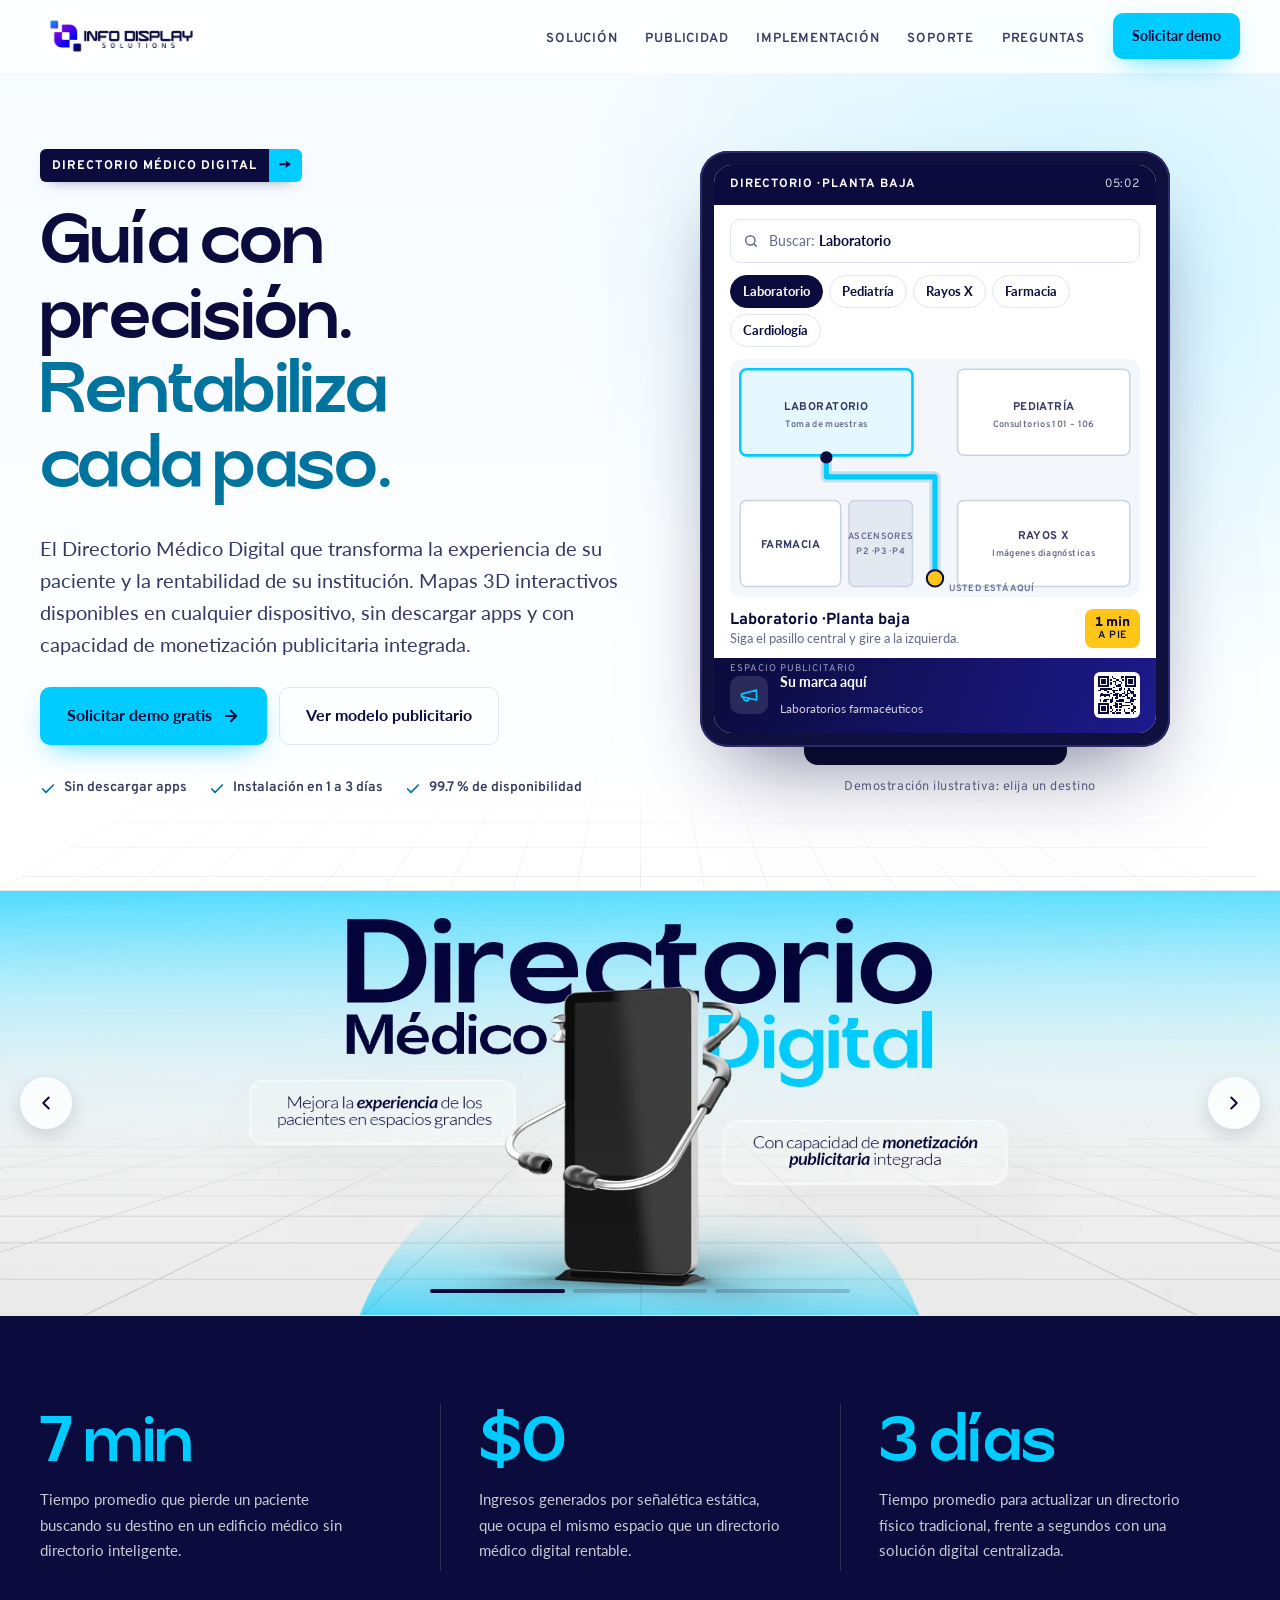
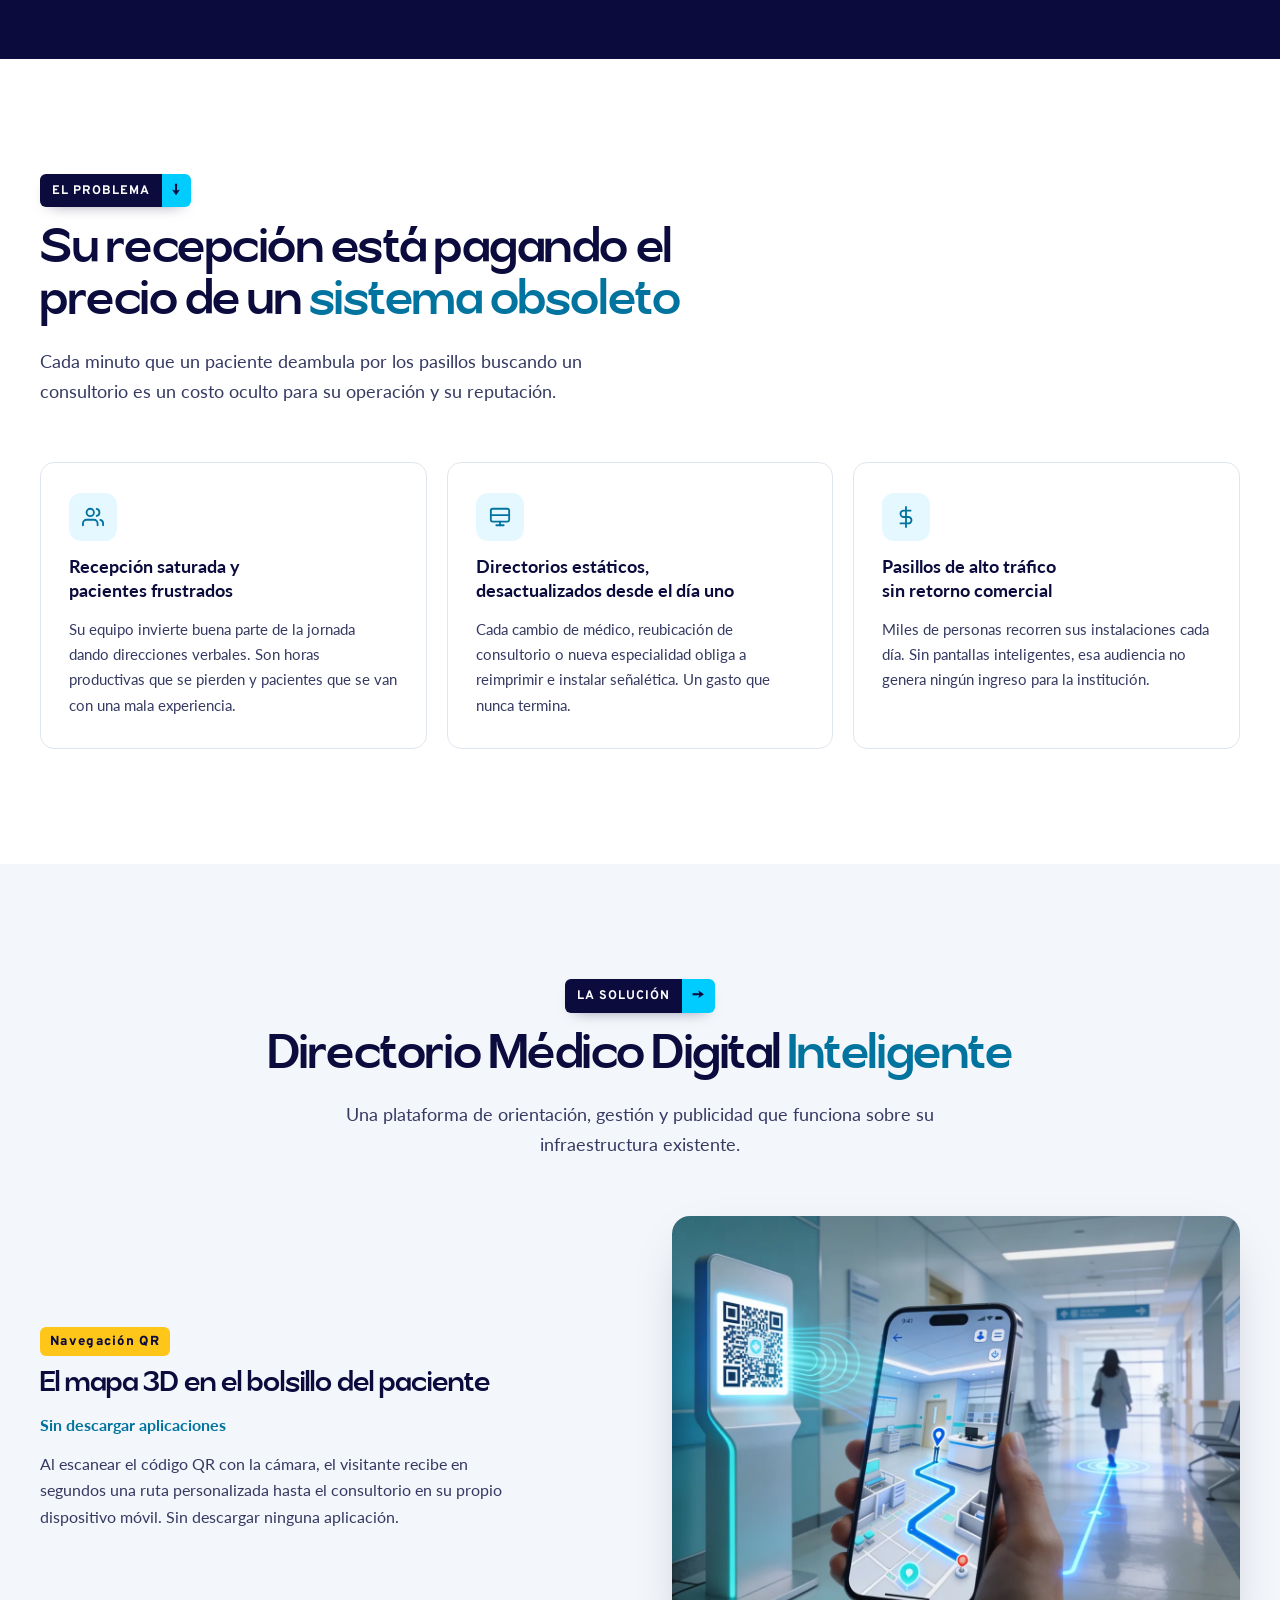
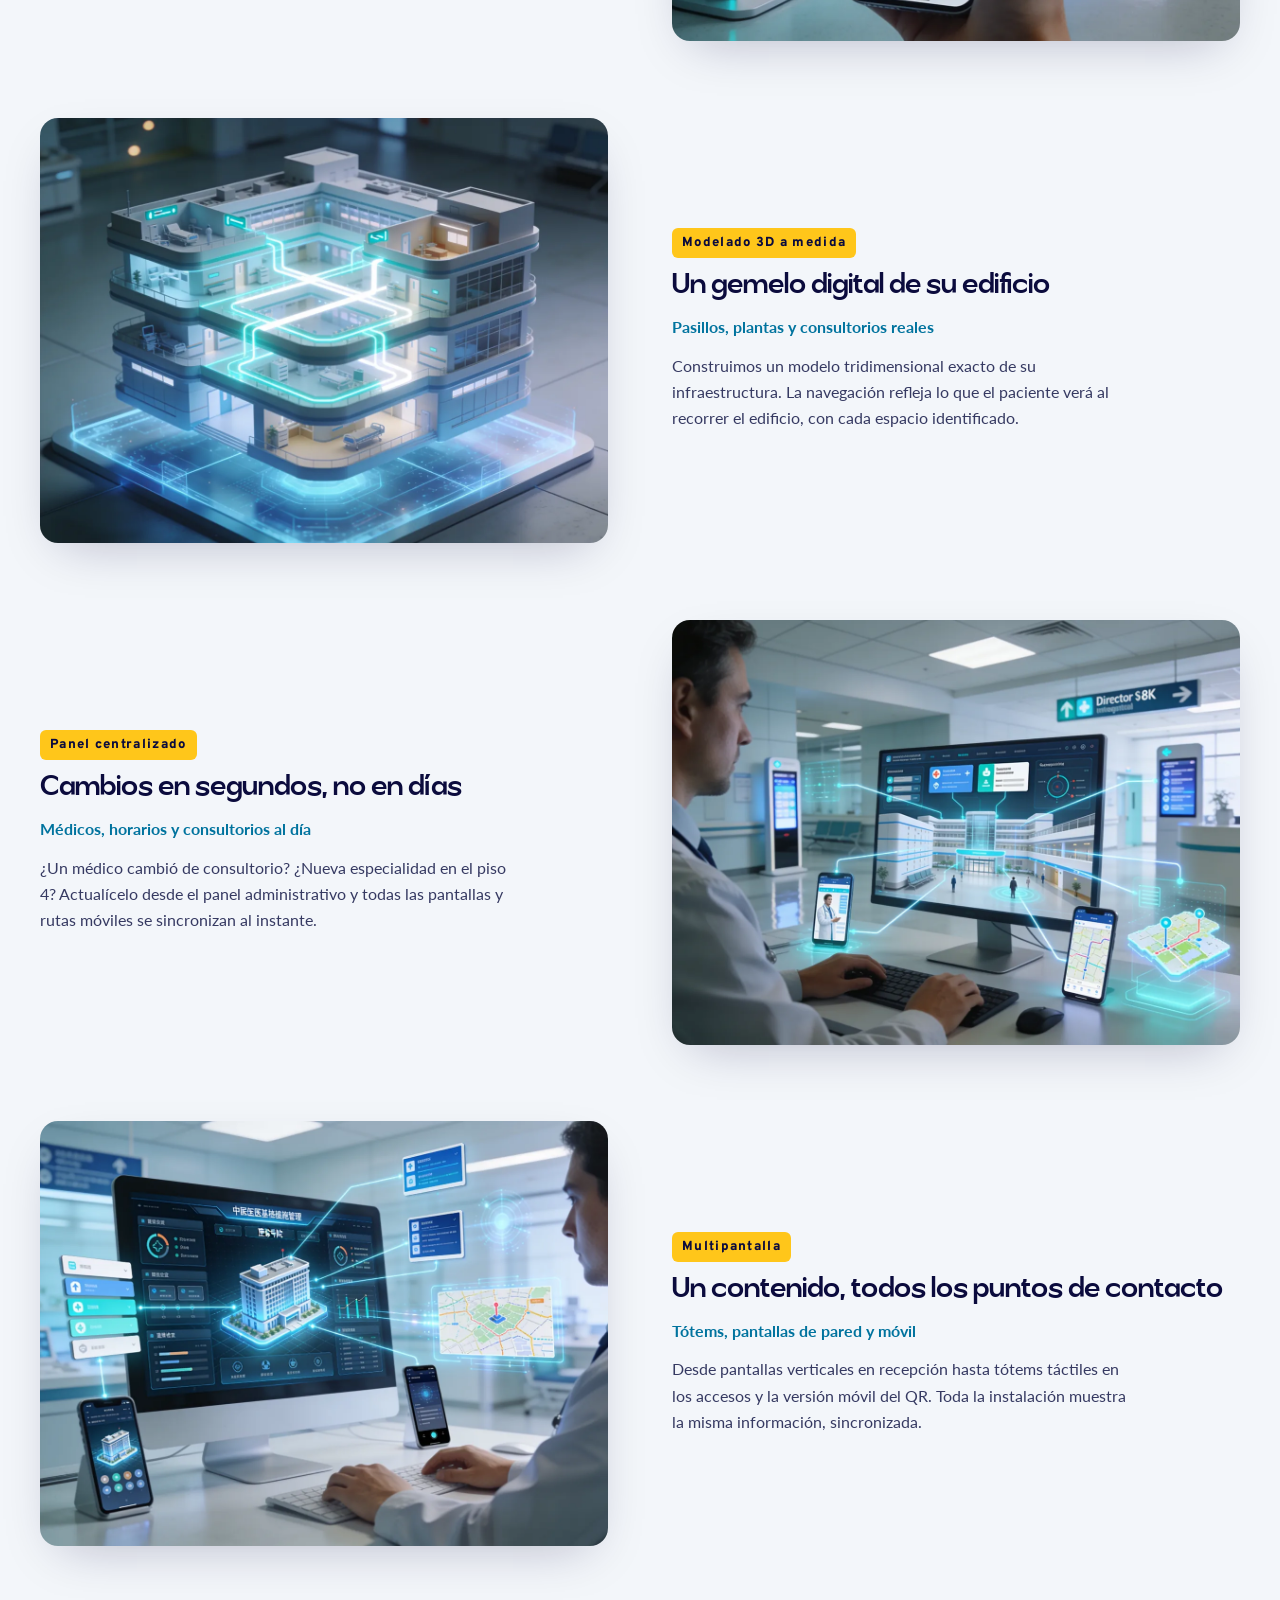
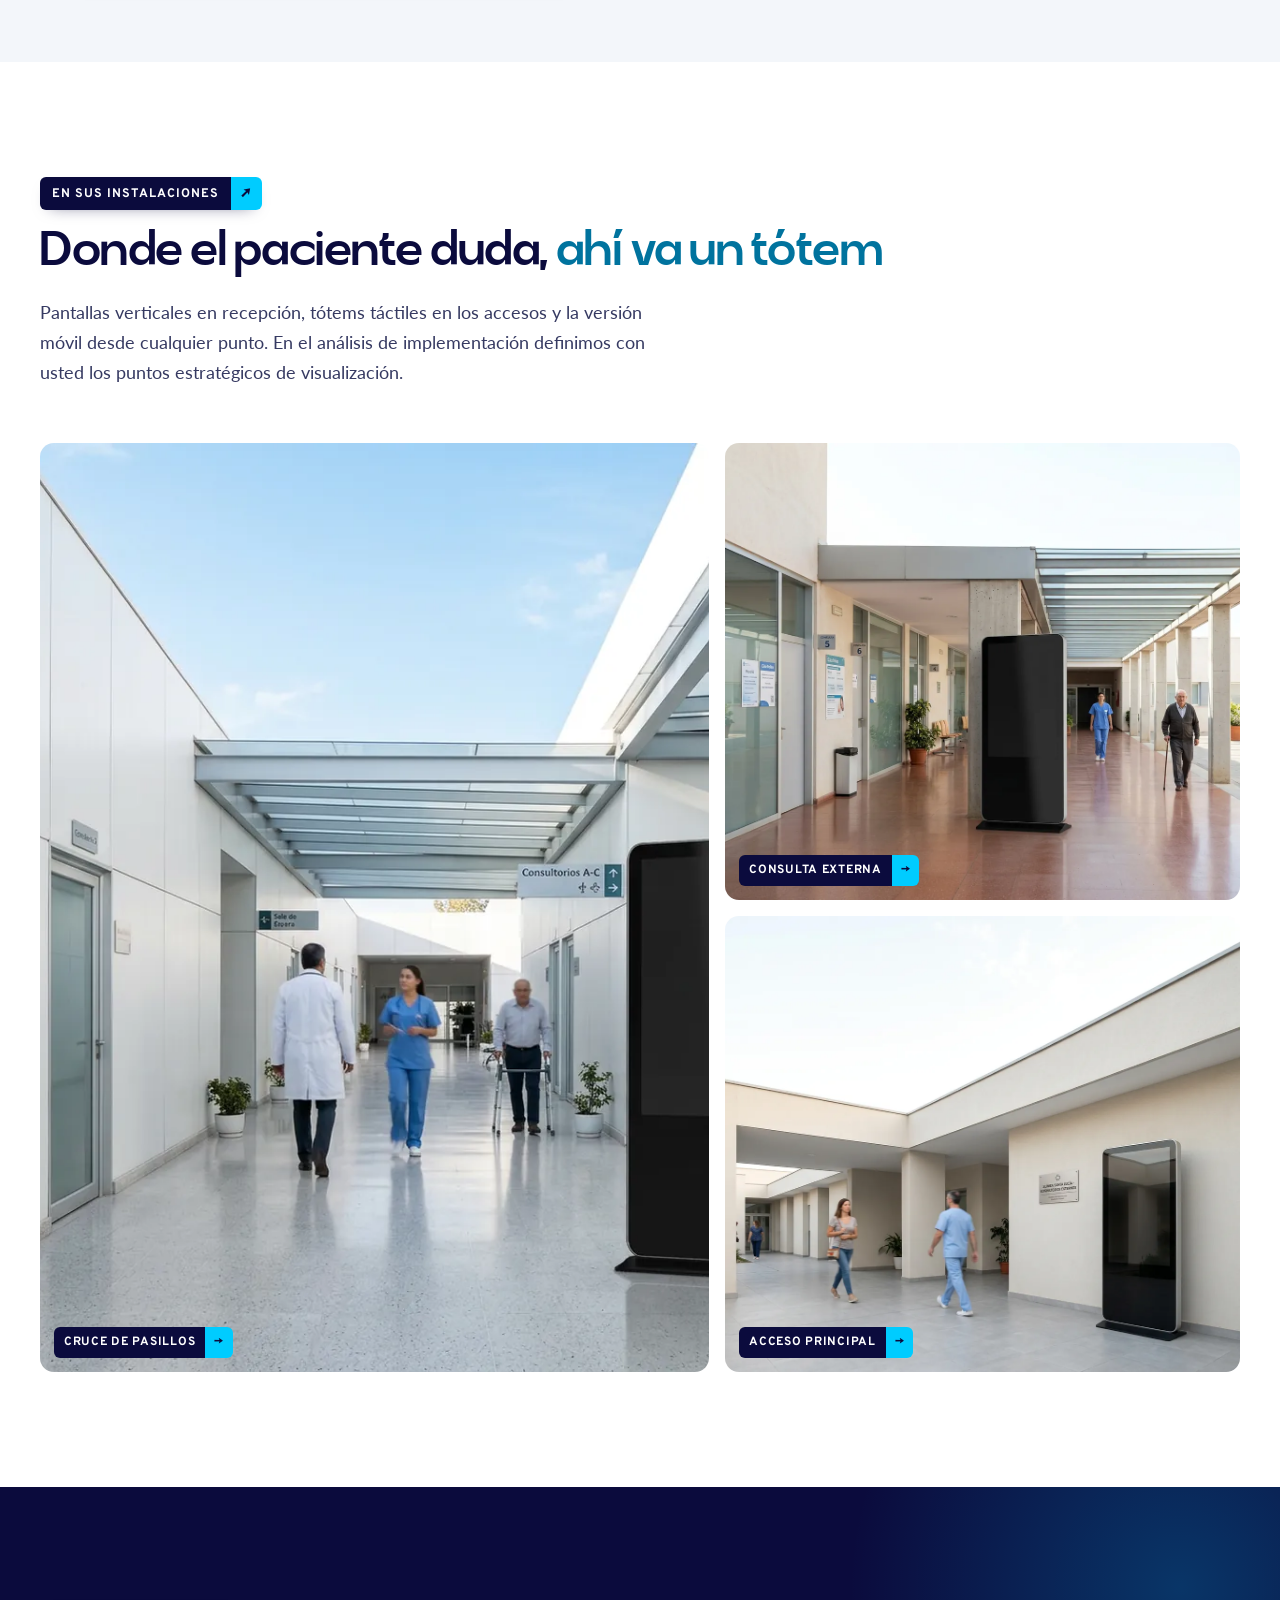
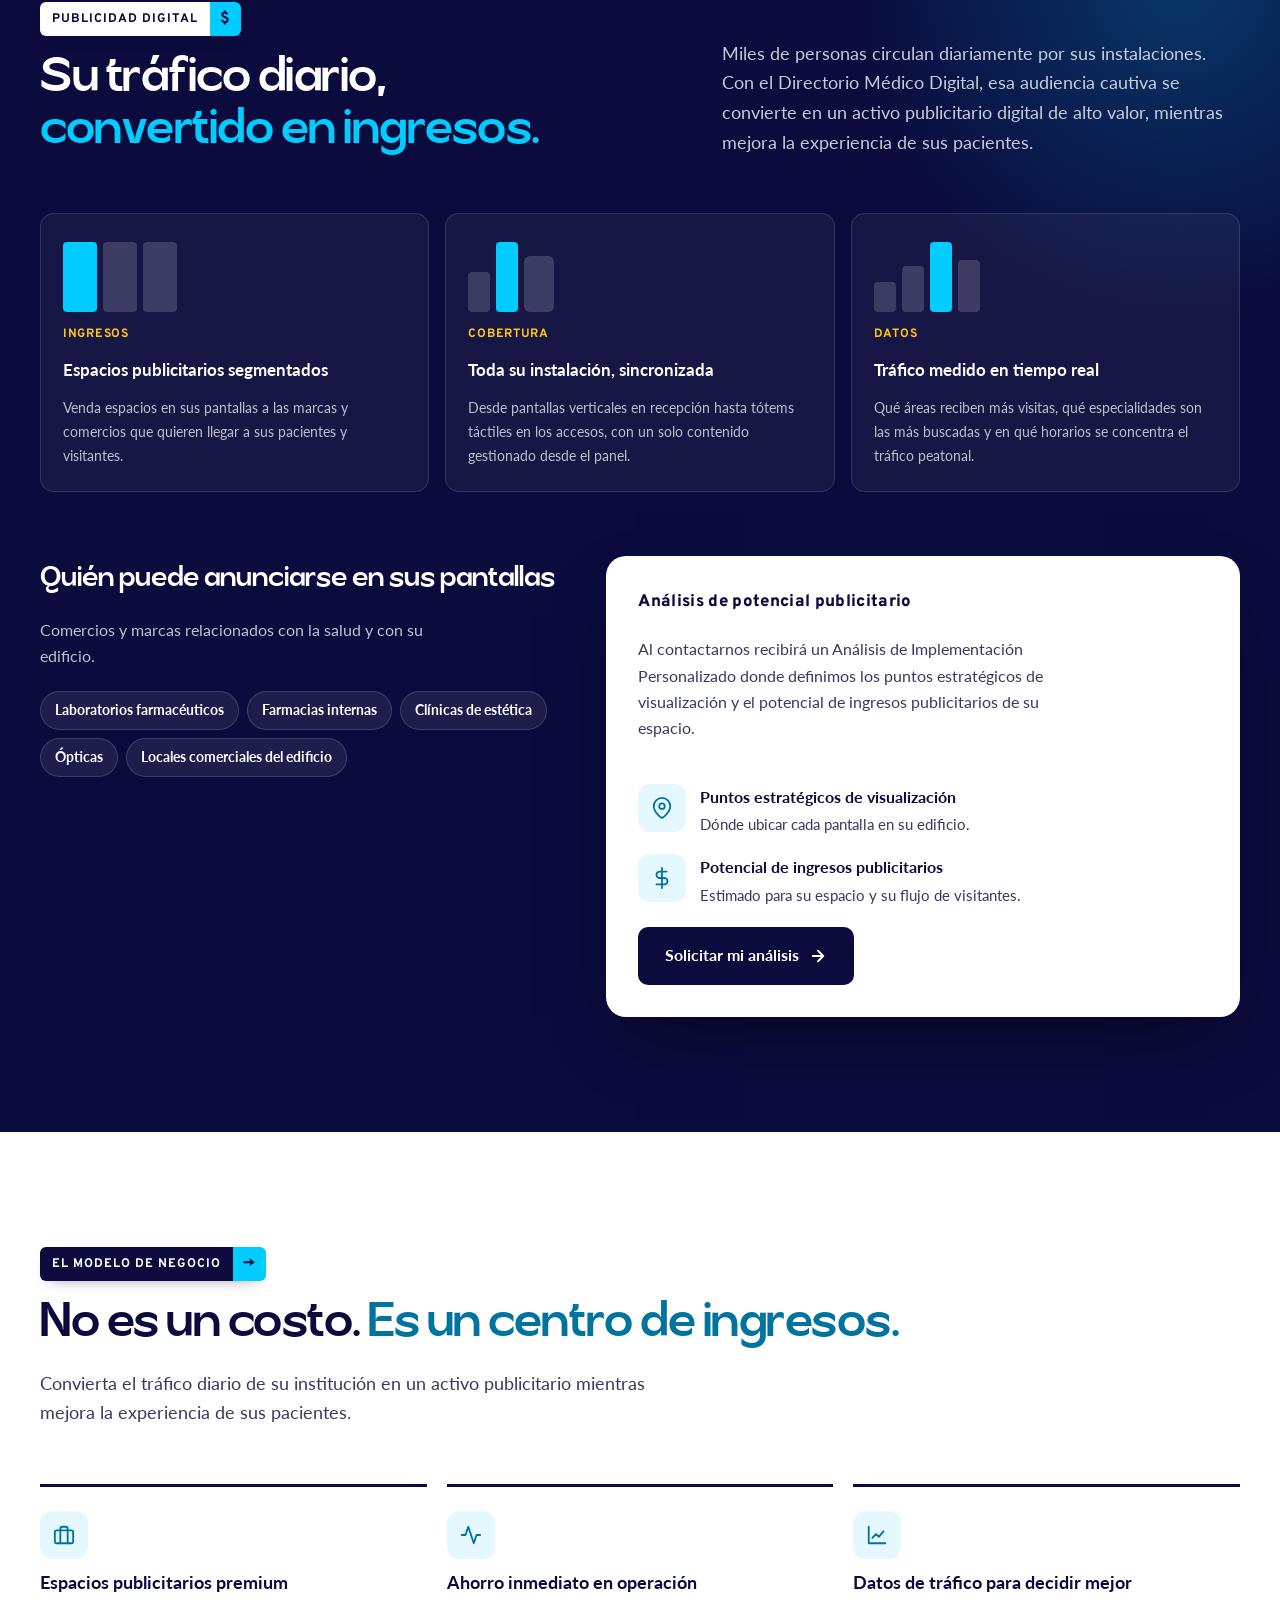
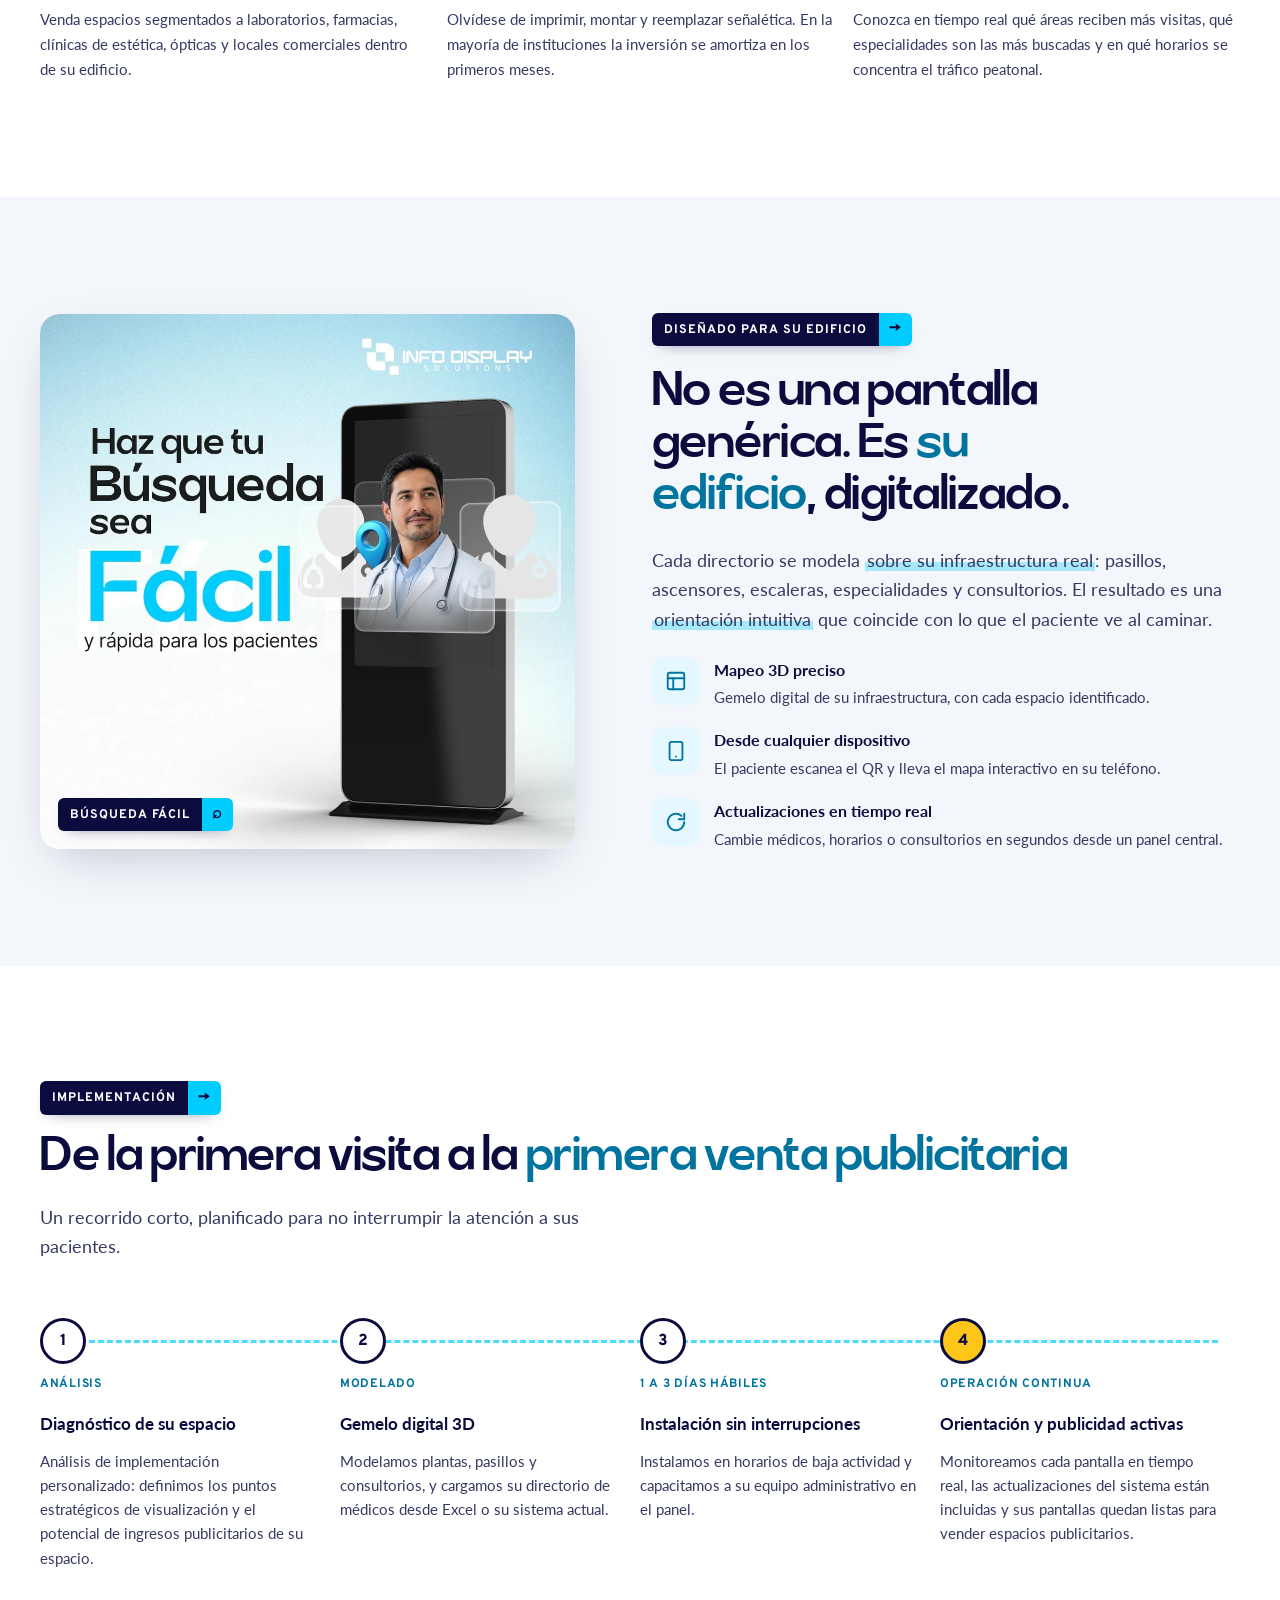
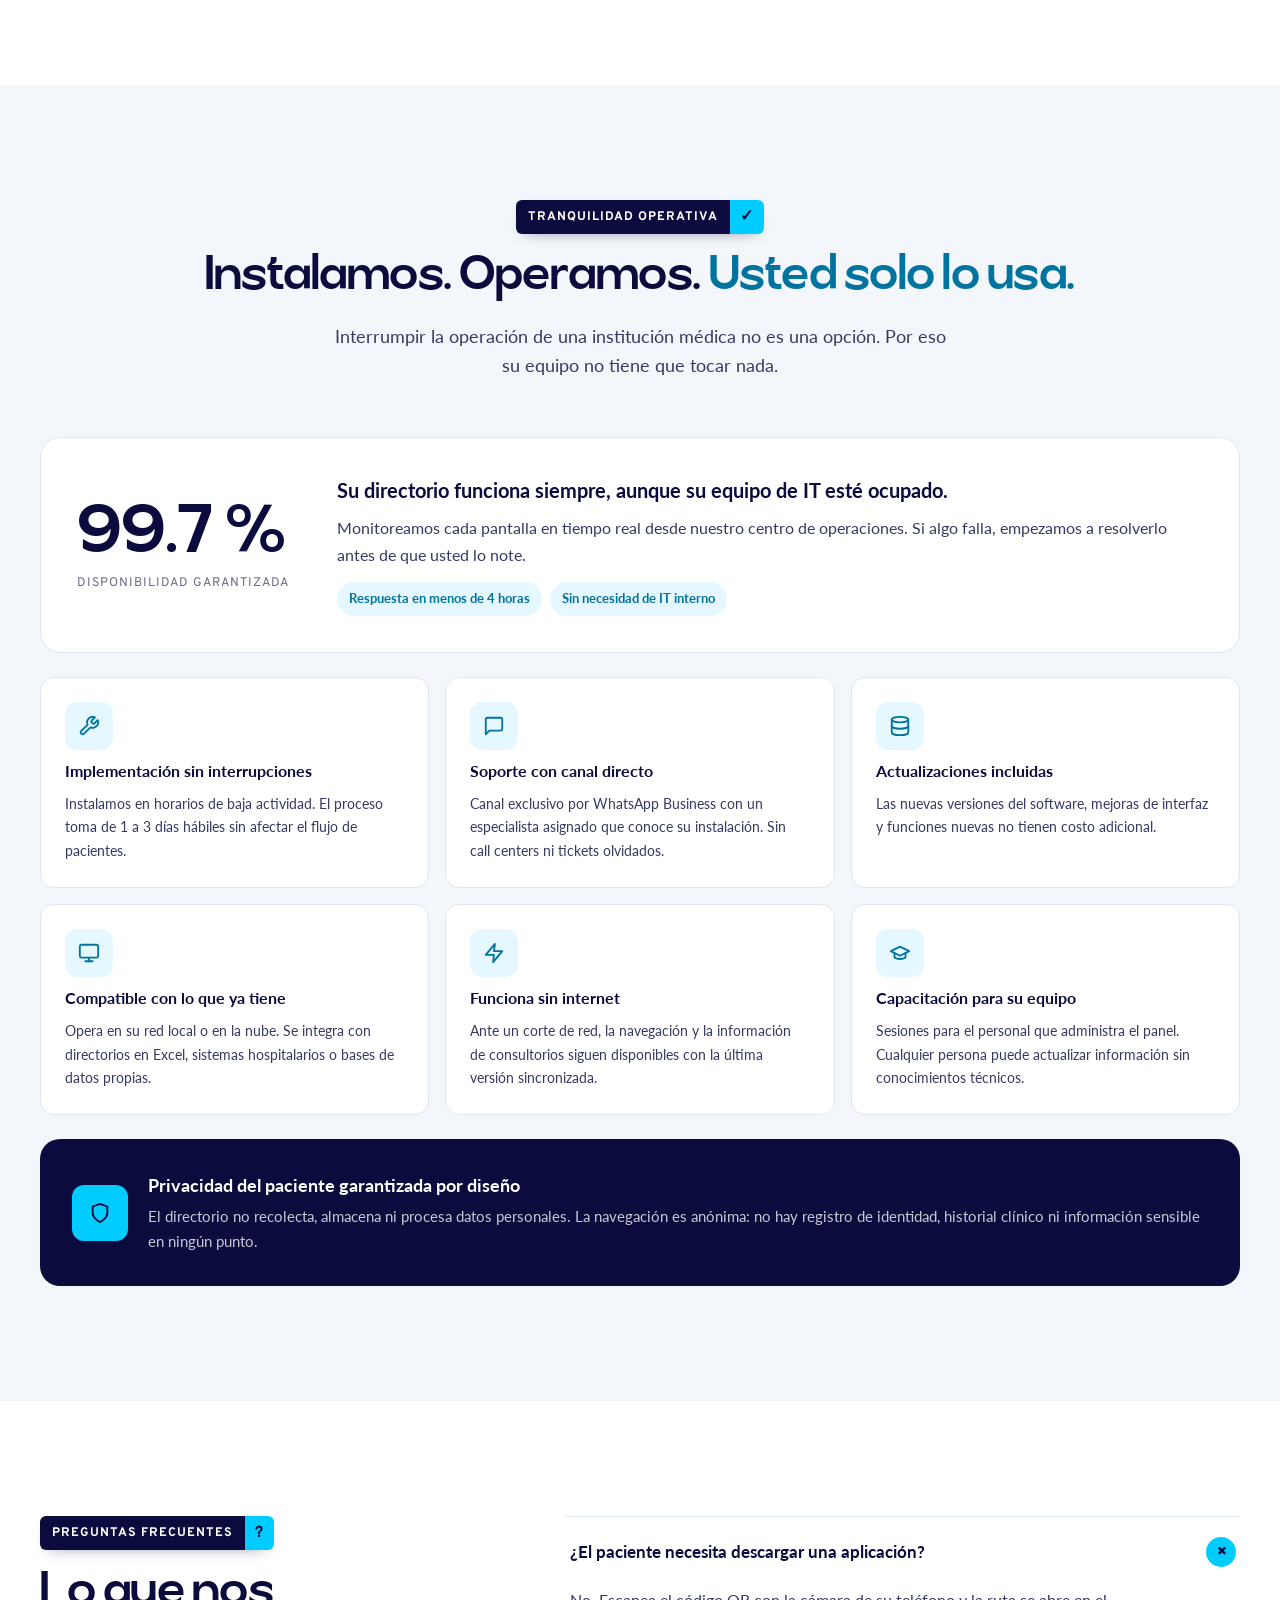
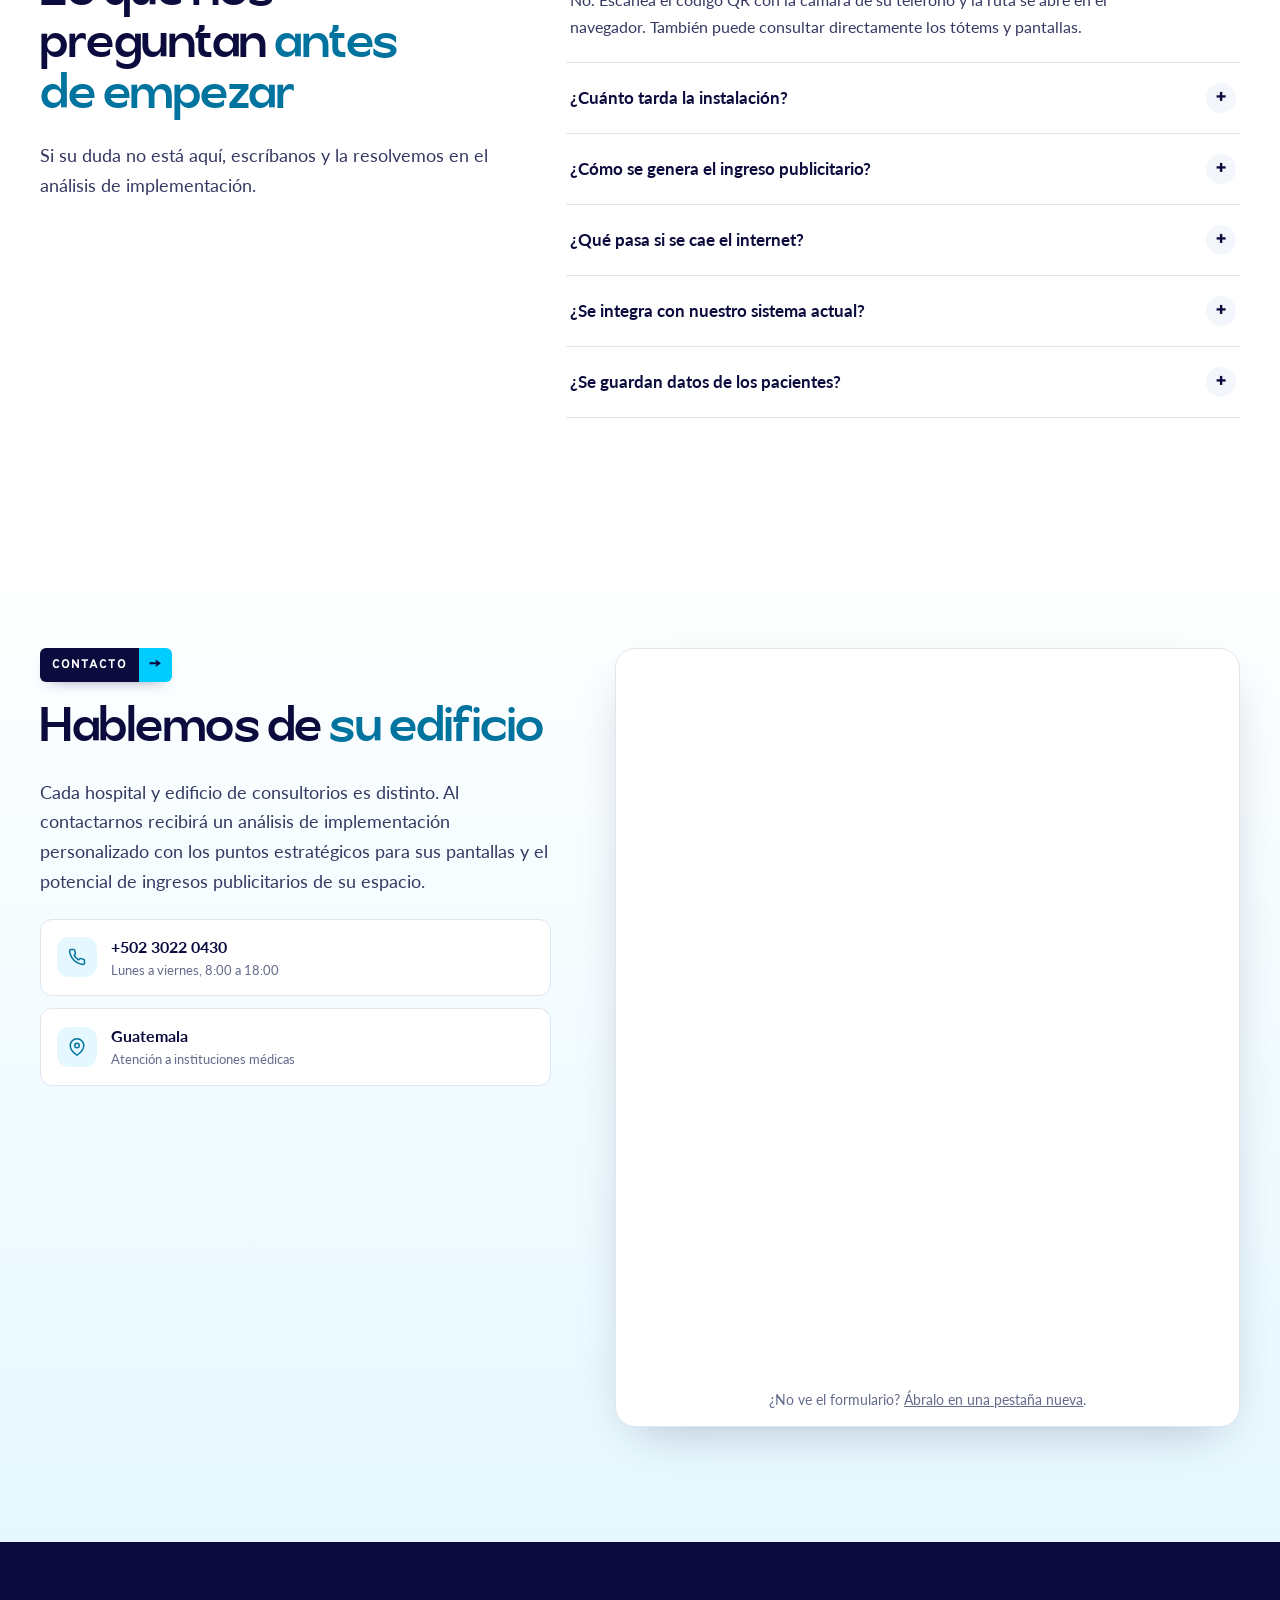
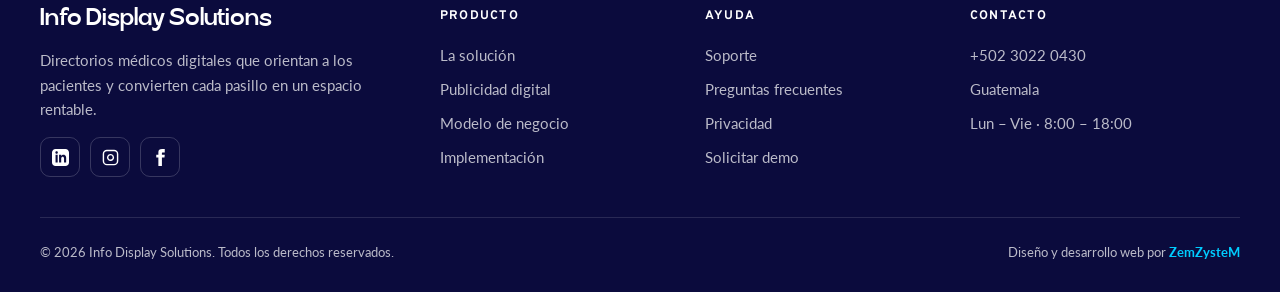
==== commit 2679ff47: "fix: remove invented business data and restore client copy - Remove the ad revenue simulator and its" ====
--- a/index.html
+++ b/index.html
@@ -79,14 +79,14 @@
       <div class="wrap hero-grid">
         <div class="hero-copy">
           <span class="sign"><span>Directorio Médico Digital</span><i aria-hidden="true">→</i></span>
-          <h1 class="display">Cada paciente llega a tiempo. <span class="accent">Cada pasillo genera ingresos.</span></h1>
-          <p class="lead">Mapas 3D de su edificio, rutas que el paciente lleva en su teléfono con un QR y pantallas que venden espacios publicitarios a los laboratorios, farmacias y marcas que ya atienden a su audiencia.</p>
+          <h1 class="display">Guía con precisión. <span class="accent">Rentabiliza cada paso.</span></h1>
+          <p class="lead">El Directorio Médico Digital que transforma la experiencia de su paciente y la rentabilidad de su institución. Mapas 3D interactivos disponibles en cualquier dispositivo, sin descargar apps y con capacidad de monetización publicitaria integrada.</p>
           <div class="hero-actions">
             <a href="#contacto" class="btn btn--primary">
               Solicitar demo gratis
               <svg viewBox="0 0 24 24" fill="none" stroke="currentColor" stroke-width="2.5" stroke-linecap="round" stroke-linejoin="round"><path d="M5 12h14M12 5l7 7-7 7"/></svg>
             </a>
-            <a href="#publicidad" class="btn btn--ghost">Calcular ingresos publicitarios</a>
+            <a href="#publicidad" class="btn btn--ghost">Ver modelo publicitario</a>
           </div>
           <ul class="hero-facts">
             <li><svg viewBox="0 0 24 24" fill="none" stroke="currentColor" stroke-width="2.5" stroke-linecap="round" stroke-linejoin="round"><polyline points="20 6 9 17 4 12"/></svg>Sin descargar apps</li>
@@ -150,19 +150,19 @@
                 </div>
               </div>
               <div class="kiosk-ad">
-                <span class="kiosk-ad-tag">Anuncio de ejemplo</span>
+                <span class="kiosk-ad-tag">Espacio publicitario</span>
                 <span class="kiosk-ad-icon" aria-hidden="true">
                   <svg viewBox="0 0 24 24" fill="none" stroke="currentColor" stroke-width="2" stroke-linecap="round" stroke-linejoin="round"><path d="M3 11l18-5v12L3 14v-3z"/><path d="M11.6 16.8a3 3 0 1 1-5.8-1.6"/></svg>
                 </span>
                 <div class="kiosk-ad-text" id="kioskAd">
-                  <strong>Óptica · Planta baja</strong>
-                  <span>Examen visual el mismo día de su cita</span>
+                  <strong>Su marca aquí</strong>
+                  <span>Laboratorios farmacéuticos</span>
                 </div>
                 <div class="kiosk-qr" title="Escanee para llevar la ruta en su teléfono"><canvas id="kioskQr" width="25" height="25" aria-hidden="true"></canvas></div>
               </div>
             </div>
           </div>
-          <p class="kiosk-caption">Pruebe el directorio: elija un destino</p>
+          <p class="kiosk-caption">Demostración ilustrativa: elija un destino</p>
         </div>
       </div>
     </section>
@@ -201,12 +201,12 @@
           <p class="stat-label">Tiempo promedio que pierde un paciente buscando su destino en un edificio médico sin directorio inteligente.</p>
         </div>
         <div class="stat reveal">
-          <div class="stat-number">Q 0</div>
-          <p class="stat-label">Ingresos que genera la señalética estática, en el mismo espacio donde una pantalla digital vende publicidad.</p>
+          <div class="stat-number">$0</div>
+          <p class="stat-label">Ingresos generados por señalética estática, que ocupa el mismo espacio que un directorio médico digital rentable.</p>
         </div>
         <div class="stat reveal">
           <div class="stat-number">3 días</div>
-          <p class="stat-label">Lo que tarda actualizar un directorio impreso. Con el panel centralizado, el cambio se publica en segundos.</p>
+          <p class="stat-label">Tiempo promedio para actualizar un directorio físico tradicional, frente a segundos con una solución digital centralizada.</p>
         </div>
       </div>
     </section>
@@ -244,7 +244,7 @@
       <div class="wrap">
         <div class="section-head section-head--center reveal">
           <span class="sign"><span>La solución</span><i aria-hidden="true">→</i></span>
-          <h2 class="section-title">Un directorio que orienta, se actualiza solo <em>y se paga a sí mismo</em></h2>
+          <h2 class="section-title">Directorio Médico Digital <em>Inteligente</em></h2>
           <p class="lead">Una plataforma de orientación, gestión y publicidad que funciona sobre su infraestructura existente.</p>
         </div>
         <div class="steps">
@@ -253,7 +253,7 @@
               <span class="step-index">Navegación QR</span>
               <h3>El mapa 3D en el bolsillo del paciente</h3>
               <p class="step-sub">Sin descargar aplicaciones</p>
-              <p>El visitante escanea el código QR con la cámara y recibe en segundos la ruta hasta su consultorio en su propio teléfono. La guía lo acompaña por pasillos, escaleras y ascensores.</p>
+              <p>Al escanear el código QR con la cámara, el visitante recibe en segundos una ruta personalizada hasta el consultorio en su propio dispositivo móvil. Sin descargar ninguna aplicación.</p>
             </div>
             <div class="step-media"><img src="assets/img/navegacion-qr.webp" alt="Smartphone escaneando el código QR del directorio médico" width="1200" height="898" loading="lazy"></div>
           </div>
@@ -294,7 +294,7 @@
         <div class="section-head reveal">
           <span class="sign"><span>En sus instalaciones</span><i aria-hidden="true">↗</i></span>
           <h2 class="section-title" id="onsiteTitle">Donde el paciente duda, <em>ahí va un tótem</em></h2>
-          <p class="lead">Ubicamos cada pantalla en los puntos de decisión del recorrido: accesos, cruces de pasillos, salas de espera y ascensores. Ahí el paciente busca orientación y el anunciante encuentra su audiencia.</p>
+          <p class="lead">Pantallas verticales en recepción, tótems táctiles en los accesos y la versión móvil desde cualquier punto. En el análisis de implementación definimos con usted los puntos estratégicos de visualización.</p>
         </div>
         <div class="onsite-grid reveal">
           <figure>
@@ -318,91 +318,59 @@
       <div class="wrap">
         <div class="ads-intro">
           <div class="section-head reveal" style="margin-bottom:0">
-            <span class="sign sign--light"><span>Publicidad digital (DOOH)</span><i aria-hidden="true">$</i></span>
-            <h2 class="section-title">Su pasillo ya es un medio. <em>Empiece a venderlo.</em></h2>
-          </div>
-          <p class="lead reveal">Las pantallas de orientación son las más miradas del edificio: el paciente las consulta con atención, a pocos pasos del consultorio, la farmacia o el laboratorio. Esa audiencia vale para las marcas de salud, y el directorio la convierte en un ingreso mensual para su institución.</p>
+            <span class="sign sign--light"><span>Publicidad digital</span><i aria-hidden="true">$</i></span>
+            <h2 class="section-title">Su tráfico diario, <em>convertido en ingresos.</em></h2>
+          </div>
+          <p class="lead reveal">Miles de personas circulan diariamente por sus instalaciones. Con el Directorio Médico Digital, esa audiencia cautiva se convierte en un activo publicitario digital de alto valor, mientras mejora la experiencia de sus pacientes.</p>
         </div>
 
         <div class="formats">
           <article class="format reveal">
             <div class="format-shape" aria-hidden="true"><b class="on" style="width:34px;height:70px"></b><b style="width:34px;height:70px"></b><b style="width:34px;height:70px"></b></div>
-            <span class="format-meta">Pantalla completa · 10 s</span>
-            <h3>Spot en el ciclo</h3>
-            <p>Anuncio a pantalla completa que rota entre las consultas del directorio en tótems y pantallas de pared.</p>
+            <span class="format-meta">Ingresos</span>
+            <h3>Espacios publicitarios segmentados</h3>
+            <p>Venda espacios en sus pantallas a las marcas y comercios que quieren llegar a sus pacientes y visitantes.</p>
           </article>
           <article class="format reveal">
-            <div class="format-shape" aria-hidden="true"><b style="width:34px;height:52px"></b><b class="on" style="width:34px;height:18px;align-self:flex-end"></b></div>
-            <span class="format-meta">Franja fija</span>
-            <h3>Banner en la ruta</h3>
-            <p>Espacio permanente debajo del mapa, visible mientras el paciente consulta su destino.</p>
+            <div class="format-shape" aria-hidden="true"><b style="width:22px;height:40px"></b><b class="on" style="width:22px;height:70px"></b><b style="width:30px;height:56px;border-radius:6px"></b></div>
+            <span class="format-meta">Cobertura</span>
+            <h3>Toda su instalación, sincronizada</h3>
+            <p>Desde pantallas verticales en recepción hasta tótems táctiles en los accesos, con un solo contenido gestionado desde el panel.</p>
           </article>
           <article class="format reveal">
-            <div class="format-shape" aria-hidden="true"><b style="width:22px;height:40px"></b><b class="on" style="width:22px;height:70px"></b><b style="width:22px;height:30px"></b><b style="width:22px;height:52px"></b></div>
-            <span class="format-meta">Por especialidad</span>
-            <h3>Patrocinio de destino</h3>
-            <p>Su marca aparece cuando el paciente busca una especialidad relacionada: óptica junto a oftalmología, farmacia junto a pediatría.</p>
-          </article>
-          <article class="format reveal">
-            <div class="format-shape" aria-hidden="true"><b style="width:30px;height:56px;border-radius:6px"></b><b class="on" style="width:26px;height:26px"></b></div>
-            <span class="format-meta">En el teléfono</span>
-            <h3>Mensaje en la ruta móvil</h3>
-            <p>Un mensaje patrocinado en la ruta QR que el paciente abre en su teléfono, con enlace directo a la oferta.</p>
+            <div class="format-shape" aria-hidden="true"><b style="width:22px;height:30px"></b><b style="width:22px;height:46px"></b><b class="on" style="width:22px;height:70px"></b><b style="width:22px;height:52px"></b></div>
+            <span class="format-meta">Datos</span>
+            <h3>Tráfico medido en tiempo real</h3>
+            <p>Qué áreas reciben más visitas, qué especialidades son las más buscadas y en qué horarios se concentra el tráfico peatonal.</p>
           </article>
         </div>
 
         <div class="advertisers">
           <div class="reveal">
-            <h3>Quién compra estos espacios</h3>
-            <p>Anunciantes que ya buscan llegar a pacientes y acompañantes, en el momento y el lugar donde toman decisiones de salud.</p>
+            <h3>Quién puede anunciarse en sus pantallas</h3>
+            <p>Comercios y marcas relacionados con la salud y con su edificio.</p>
             <ul class="tags">
               <li>Laboratorios farmacéuticos</li>
               <li>Farmacias internas</li>
+              <li>Clínicas de estética</li>
               <li>Ópticas</li>
-              <li>Clínicas de estética</li>
-              <li>Laboratorios clínicos</li>
-              <li>Aseguradoras</li>
-              <li>Bancos y financieras</li>
-              <li>Cafeterías y locales del edificio</li>
-              <li>Campañas de salud pública</li>
+              <li>Locales comerciales del edificio</li>
             </ul>
           </div>
 
-          <form class="calc reveal" id="adCalc" aria-labelledby="calcTitle" onsubmit="return false">
-            <div class="calc-head">
-              <h3 id="calcTitle">Simulador de ingresos publicitarios</h3>
-              <span>Mueva los valores</span>
+          <div class="ad-cta reveal">
+            <div class="ad-cta-head">
+              <h3>Análisis de potencial publicitario</h3>
             </div>
-            <div class="calc-fields">
-              <div class="field">
-                <label for="calcScreens">Pantallas <output for="calcScreens" id="outScreens">4</output></label>
-                <input type="range" id="calcScreens" min="1" max="30" step="1" value="4">
-              </div>
-              <div class="field">
-                <label for="calcSlots">Anuncios por ciclo <output for="calcSlots" id="outSlots">6</output></label>
-                <input type="range" id="calcSlots" min="1" max="12" step="1" value="6">
-              </div>
-              <div class="field">
-                <label for="calcRate">Tarifa mensual por anuncio <output for="calcRate" id="outRate">Q 1,500</output></label>
-                <input type="range" id="calcRate" min="300" max="8000" step="100" value="1500">
-              </div>
-              <div class="field">
-                <label for="calcFill">Espacios vendidos <output for="calcFill" id="outFill">70 %</output></label>
-                <input type="range" id="calcFill" min="10" max="100" step="5" value="70">
-              </div>
-              <div class="field" style="grid-column:1 / -1">
-                <label for="calcVisitors">Visitantes por día <output for="calcVisitors" id="outVisitors">1,500</output></label>
-                <input type="range" id="calcVisitors" min="100" max="10000" step="100" value="1500">
-              </div>
-            </div>
-            <div class="calc-out" aria-live="polite">
-              <div class="calc-box calc-box--main"><small>Ingreso mensual</small><strong id="resMonthly">Q 25,200</strong></div>
-              <div class="calc-box"><small>Ingreso anual</small><strong id="resYearly">Q 302,400</strong></div>
-              <div class="calc-box"><small>Audiencia al mes</small><strong id="resAudience">39,000</strong></div>
-              <div class="calc-box"><small>Reproducciones por anuncio al día</small><strong id="resPlays">600</strong></div>
-            </div>
-            <p class="calc-note">Simulación ilustrativa en quetzales. Supone anuncios de 10 s, 10 horas de operación diaria y 26 días hábiles al mes. Las tarifas reales dependen de la ubicación, el tráfico y el acuerdo comercial; las definimos con usted en el análisis de implementación.</p>
-          </form>
+            <p class="lead">Al contactarnos recibirá un Análisis de Implementación Personalizado donde definimos los puntos estratégicos de visualización y el potencial de ingresos publicitarios de su espacio.</p>
+            <ul class="check-list">
+              <li><span class="icon-tile"><svg viewBox="0 0 24 24"><path d="M21 10c0 7-9 13-9 13s-9-6-9-13a9 9 0 0 1 18 0z"/><circle cx="12" cy="10" r="3"/></svg></span><div><h4>Puntos estratégicos de visualización</h4><p>Dónde ubicar cada pantalla en su edificio.</p></div></li>
+              <li><span class="icon-tile"><svg viewBox="0 0 24 24"><line x1="12" y1="1" x2="12" y2="23"/><path d="M17 5H9.5a3.5 3.5 0 0 0 0 7h5a3.5 3.5 0 0 1 0 7H6"/></svg></span><div><h4>Potencial de ingresos publicitarios</h4><p>Estimado para su espacio y su flujo de visitantes.</p></div></li>
+            </ul>
+            <a href="#contacto" class="btn btn--dark">Solicitar mi análisis
+              <svg viewBox="0 0 24 24" fill="none" stroke="currentColor" stroke-width="2.5" stroke-linecap="round" stroke-linejoin="round"><path d="M5 12h14M12 5l7 7-7 7"/></svg>
+            </a>
+          </div>
         </div>
       </div>
     </section>
@@ -429,7 +397,7 @@
           <article class="roi-card reveal">
             <span class="icon-tile"><svg viewBox="0 0 24 24"><path d="M3 3v18h18"/><path d="M7 15l4-4 3 3 5-6"/></svg></span>
             <h3>Datos de tráfico para decidir mejor</h3>
-            <p>Sepa qué áreas reciben más visitas, qué especialidades se buscan más y a qué hora se concentra el flujo. Información útil para la operación y para vender publicidad.</p>
+            <p>Conozca en tiempo real qué áreas reciben más visitas, qué especialidades son las más buscadas y en qué horarios se concentra el tráfico peatonal.</p>
           </article>
         </div>
       </div>
@@ -477,7 +445,7 @@
             <span class="route-dot" aria-hidden="true"></span>
             <span class="route-time">Análisis</span>
             <h3>Diagnóstico de su espacio</h3>
-            <p>Recorremos el edificio, identificamos los puntos de decisión y estimamos el potencial publicitario de cada ubicación.</p>
+            <p>Análisis de implementación personalizado: definimos los puntos estratégicos de visualización y el potencial de ingresos publicitarios de su espacio.</p>
           </li>
           <li class="reveal">
             <span class="route-dot" aria-hidden="true"></span>
@@ -495,7 +463,7 @@
             <span class="route-dot" aria-hidden="true"></span>
             <span class="route-time">Operación continua</span>
             <h3>Orientación y publicidad activas</h3>
-            <p>Monitoreamos cada pantalla, mantenemos el sistema actualizado y usted empieza a comercializar sus espacios.</p>
+            <p>Monitoreamos cada pantalla en tiempo real, las actualizaciones del sistema están incluidas y sus pantallas quedan listas para vender espacios publicitarios.</p>
           </li>
         </ol>
       </div>
@@ -581,7 +549,7 @@
           </details>
           <details>
             <summary>¿Cómo se genera el ingreso publicitario?</summary>
-            <p>Las pantallas reservan espacios para anuncios que rotan entre las consultas del directorio. Esos espacios se venden a marcas como laboratorios, farmacias u ópticas. En el análisis de implementación estimamos el potencial de cada ubicación.</p>
+            <p>Usted vende espacios segmentados en sus pantallas a laboratorios farmacéuticos, farmacias internas, clínicas de estética, ópticas y locales comerciales de su edificio. En el análisis de implementación definimos el potencial de ingresos publicitarios de su espacio.</p>
           </details>
           <details>
             <summary>¿Qué pasa si se cae el internet?</summary>
--- a/assets/css/styles.css
+++ b/assets/css/styles.css
@@ -309,7 +309,7 @@
   color: #fff; padding: 12px 16px; min-height: 74px;
 }
 .kiosk-ad-tag {
-  position: absolute; top: 6px; right: 10px;
+  position: absolute; top: 4px; left: 16px;
   font-family: var(--font-sign); font-size: 0.6rem; letter-spacing: 0.1em; text-transform: uppercase; opacity: 0.6;
 }
 .kiosk-ad-icon {
@@ -423,7 +423,7 @@
 .ads .lead { color: rgba(255, 255, 255, 0.78); }
 .ads-intro { display: grid; grid-template-columns: minmax(0, 1.1fr) minmax(0, 0.9fr); gap: 48px; align-items: end; margin-bottom: 56px; position: relative; }
 
-.formats { display: grid; grid-template-columns: repeat(4, minmax(0, 1fr)); gap: 16px; margin-bottom: 64px; position: relative; }
+.formats { display: grid; grid-template-columns: repeat(3, minmax(0, 1fr)); gap: 16px; margin-bottom: 64px; position: relative; }
 .format {
   background: rgba(255, 255, 255, 0.05); border: 1px solid rgba(255, 255, 255, 0.12); border-radius: var(--radius);
   padding: 24px 22px; display: grid; gap: 12px; align-content: start;
@@ -446,26 +446,14 @@
   background: rgba(255, 255, 255, 0.08); border: 1px solid rgba(255, 255, 255, 0.14);
 }
 
-.calc {
+.ad-cta {
   background: #fff; color: var(--ink); border-radius: 20px; padding: clamp(22px, 3vw, 32px);
-  box-shadow: 0 30px 70px -30px rgba(0, 0, 0, 0.6); display: grid; gap: 20px;
-}
-.calc-head { display: flex; justify-content: space-between; align-items: baseline; gap: 12px; flex-wrap: wrap; }
-.calc-head h3 { font-family: var(--font-sign); font-weight: 800; font-size: 1.05rem; margin: 0; letter-spacing: 0.02em; }
-.calc-head span { font-size: 0.78rem; color: var(--muted); }
-.calc-fields { display: grid; grid-template-columns: repeat(2, minmax(0, 1fr)); gap: 16px 20px; }
-.field { display: grid; gap: 6px; }
-.field label { font-size: 0.82rem; font-weight: 700; color: var(--ink-2); display: flex; justify-content: space-between; gap: 8px; }
-.field output { font-family: var(--font-sign); font-variant-numeric: tabular-nums; color: var(--ink); }
-.field input[type="range"] { width: 100%; accent-color: var(--cyan-ink); }
-.calc-out { display: grid; grid-template-columns: repeat(2, minmax(0, 1fr)); gap: 12px; }
-.calc-box { background: var(--mist); border-radius: 12px; padding: 14px 16px; display: grid; gap: 2px; }
-.calc-box--main { background: var(--ink); color: #fff; }
-.calc-box small { font-size: 0.74rem; font-weight: 700; letter-spacing: 0.06em; text-transform: uppercase; opacity: 0.75; }
-.calc-box strong { font-family: var(--font-sign); font-size: clamp(1.3rem, 1.1rem + 0.8vw, 1.7rem); font-variant-numeric: tabular-nums; line-height: 1.2; }
-.calc-box--main strong { color: var(--cyan); }
-.calc-note { font-size: 0.78rem; color: var(--muted); line-height: 1.5; }
-
+  box-shadow: 0 30px 70px -30px rgba(0, 0, 0, 0.6); display: grid; gap: 20px; justify-items: start;
+}
+.ad-cta-head { display: flex; justify-content: space-between; align-items: baseline; gap: 12px; flex-wrap: wrap; }
+.ad-cta-head h3 { font-family: var(--font-sign); font-weight: 800; font-size: 1.05rem; margin: 0; letter-spacing: 0.02em; }
+.ad-cta-head span { font-size: 0.78rem; color: var(--muted); }
+.ads .ad-cta .lead { color: var(--ink-2); font-size: 1rem; }
 /* ─── Modelo de negocio ───────────────────────── */
 .roi-grid { display: grid; grid-template-columns: repeat(3, minmax(0, 1fr)); gap: 20px; }
 .roi-card { border-top: 3px solid var(--ink); padding-top: 24px; display: grid; gap: 12px; align-content: start; }
@@ -589,7 +577,6 @@
 
 /* ─── Responsive ──────────────────────────────── */
 @media (max-width: 1080px) {
-  .formats { grid-template-columns: repeat(2, minmax(0, 1fr)); }
   .support-grid { grid-template-columns: repeat(2, minmax(0, 1fr)); }
   .footer-main { grid-template-columns: 1fr 1fr; }
   .footer-brand { grid-column: 1 / -1; max-width: none; }
@@ -612,7 +599,7 @@
   .hero-grid, .ads-intro, .advertisers, .showcase-grid, .faq-grid, .contact-grid { grid-template-columns: minmax(0, 1fr); }
   .step, .step:nth-child(even) { grid-template-columns: minmax(0, 1fr); }
   .step:nth-child(even) .step-media { order: 0; }
-  .problem-grid, .roi-grid { grid-template-columns: minmax(0, 1fr); }
+  .problem-grid, .roi-grid, .formats { grid-template-columns: minmax(0, 1fr); }
   .stats-grid { grid-template-columns: minmax(0, 1fr); gap: 28px; }
   .stat { border-left: 0; padding: 0 0 0 18px; border-left: 3px solid var(--cyan); }
   .stat:first-child { padding-left: 18px; border-left: 3px solid var(--cyan); }
@@ -625,7 +612,7 @@
 }
 
 @media (max-width: 640px) {
-  .formats, .support-grid, .calc-fields, .calc-out { grid-template-columns: minmax(0, 1fr); }
+  .support-grid { grid-template-columns: minmax(0, 1fr); }
   .onsite-grid { grid-template-columns: minmax(0, 1fr); }
   .onsite-grid figure:first-child { grid-row: auto; }
   .uptime, .privacy { grid-template-columns: minmax(0, 1fr); }
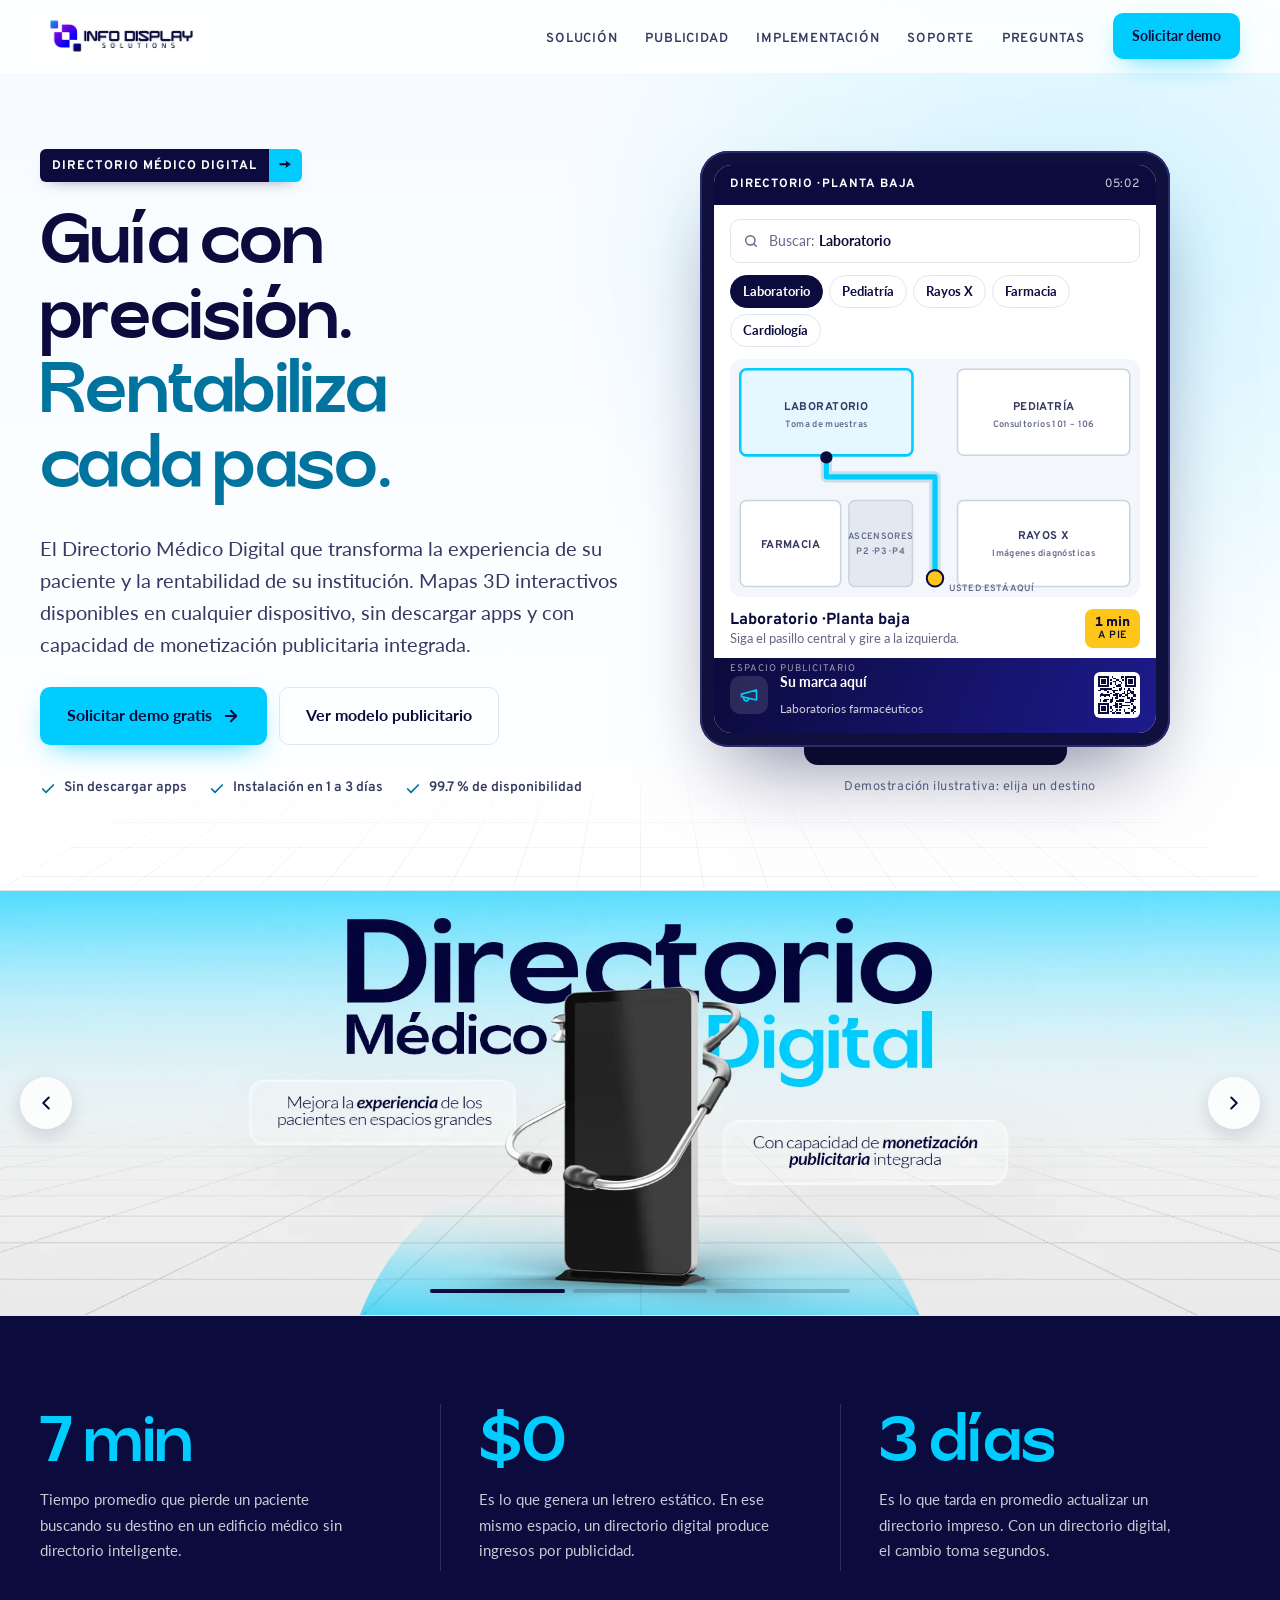
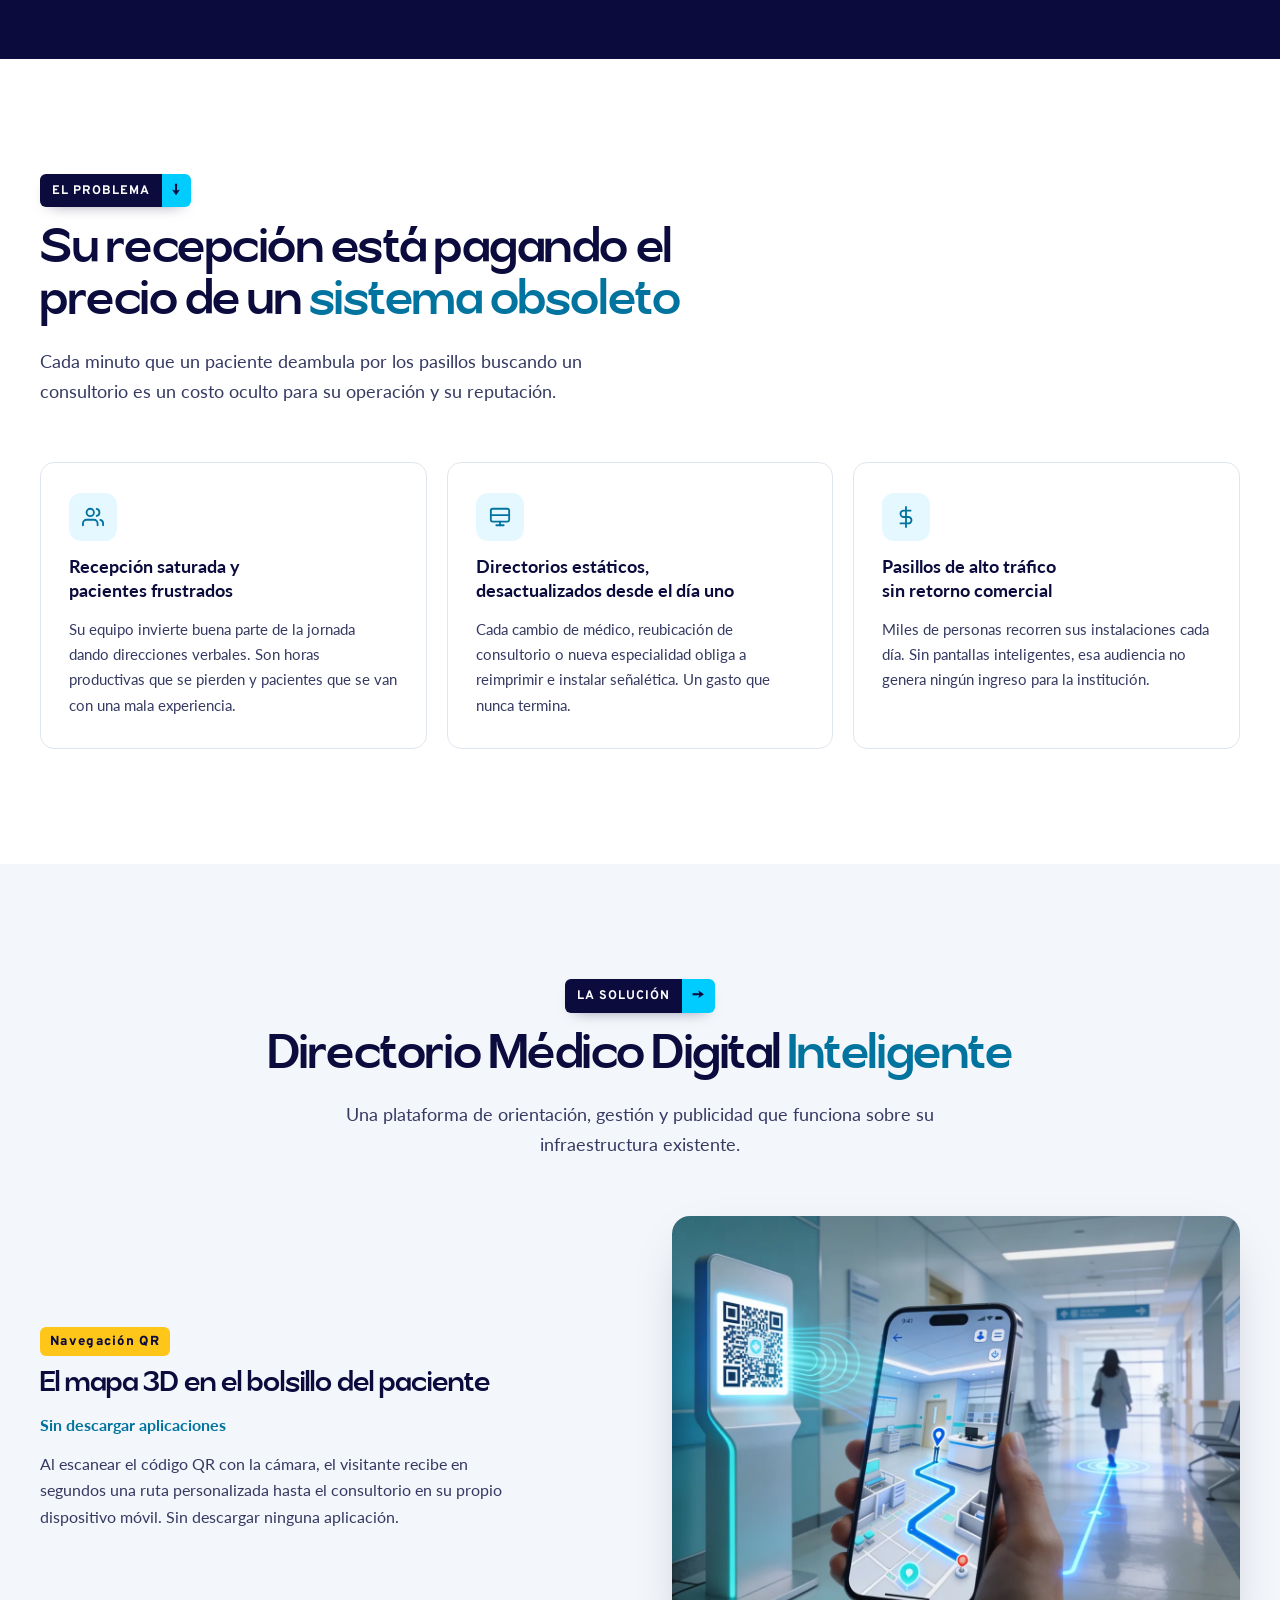
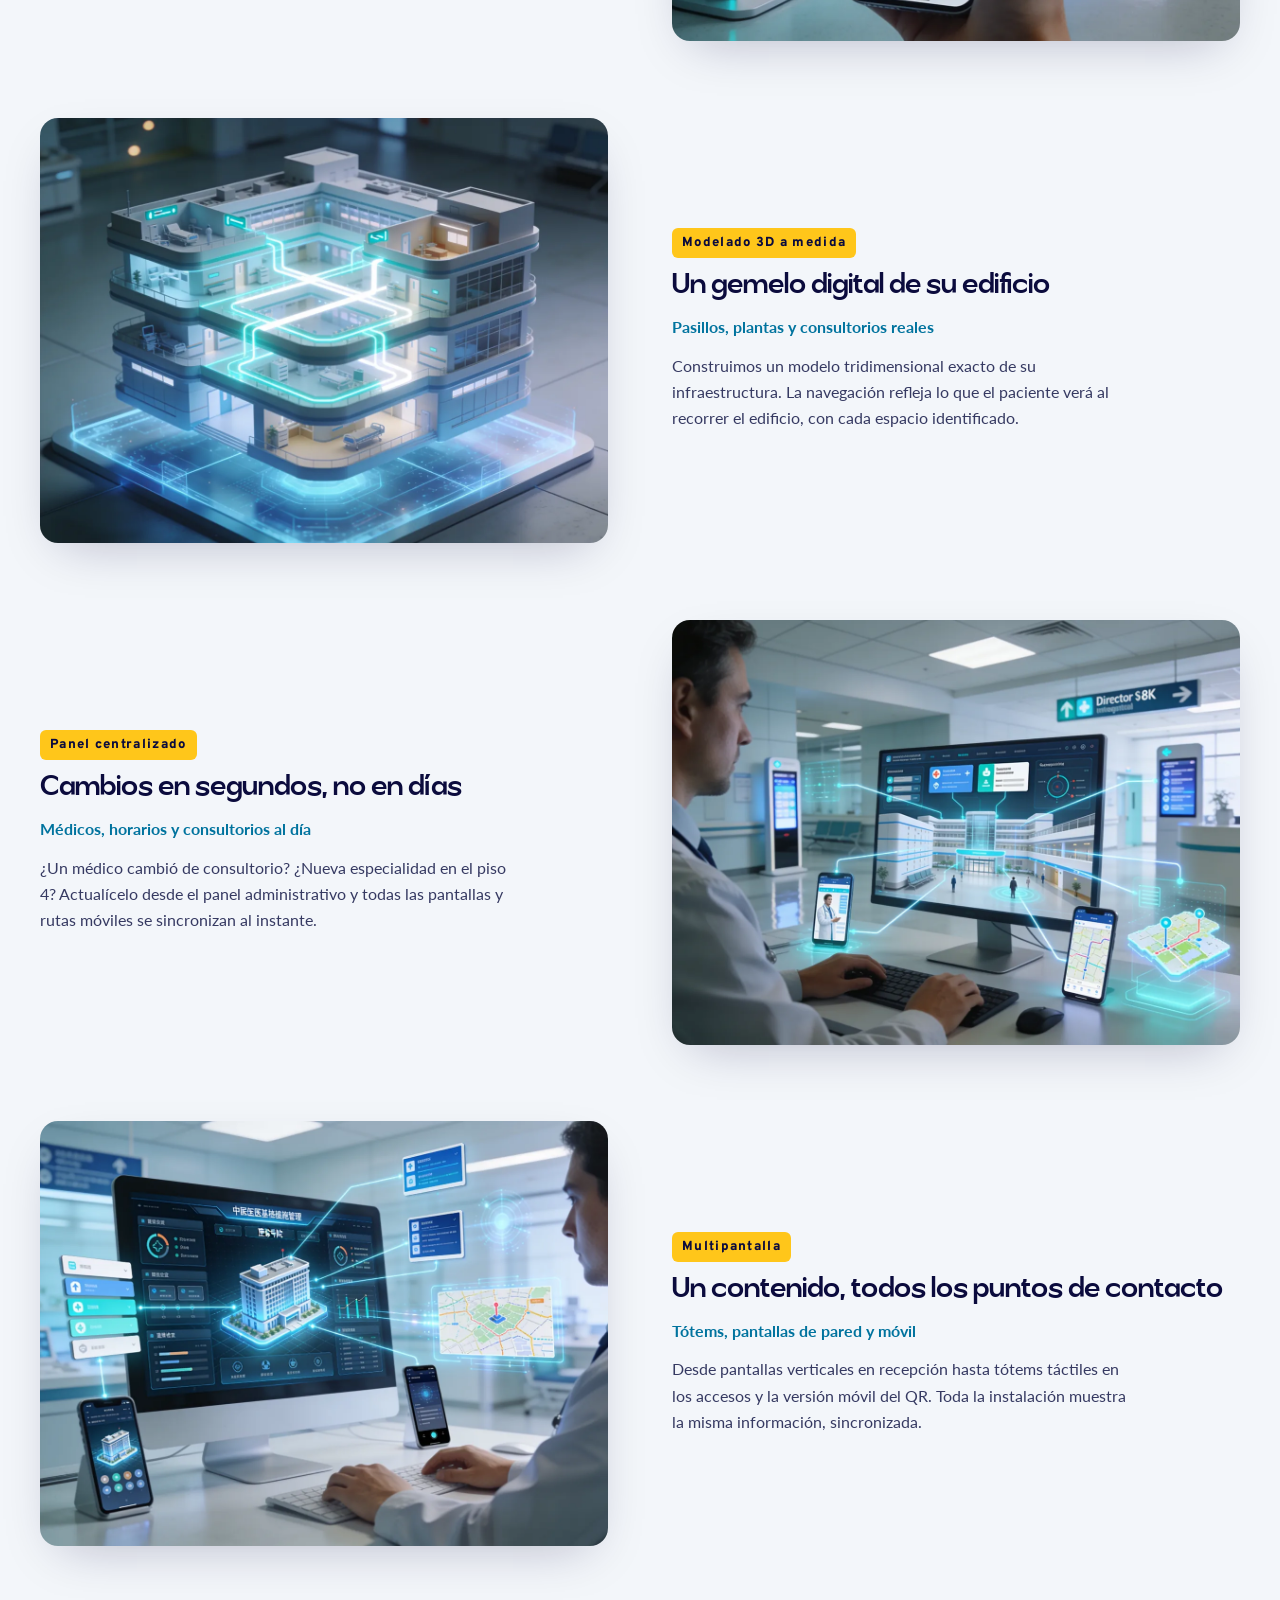
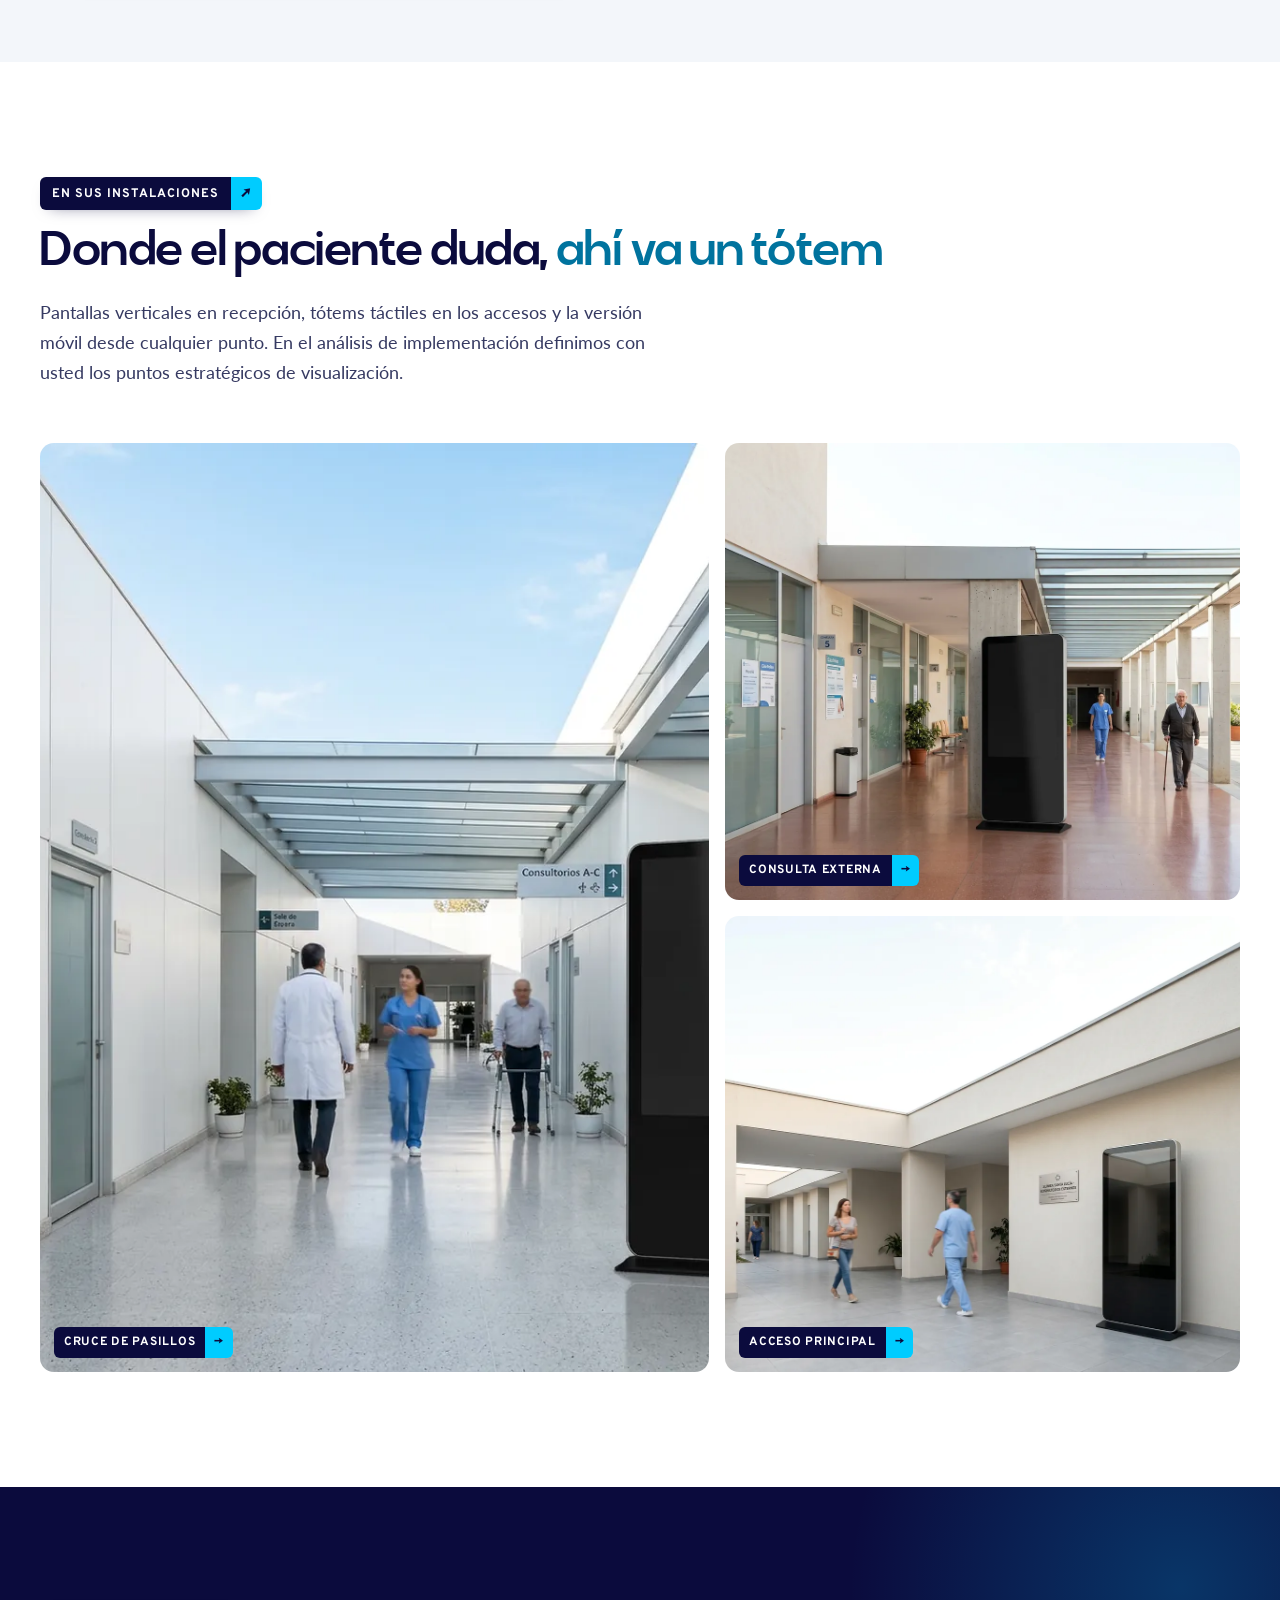
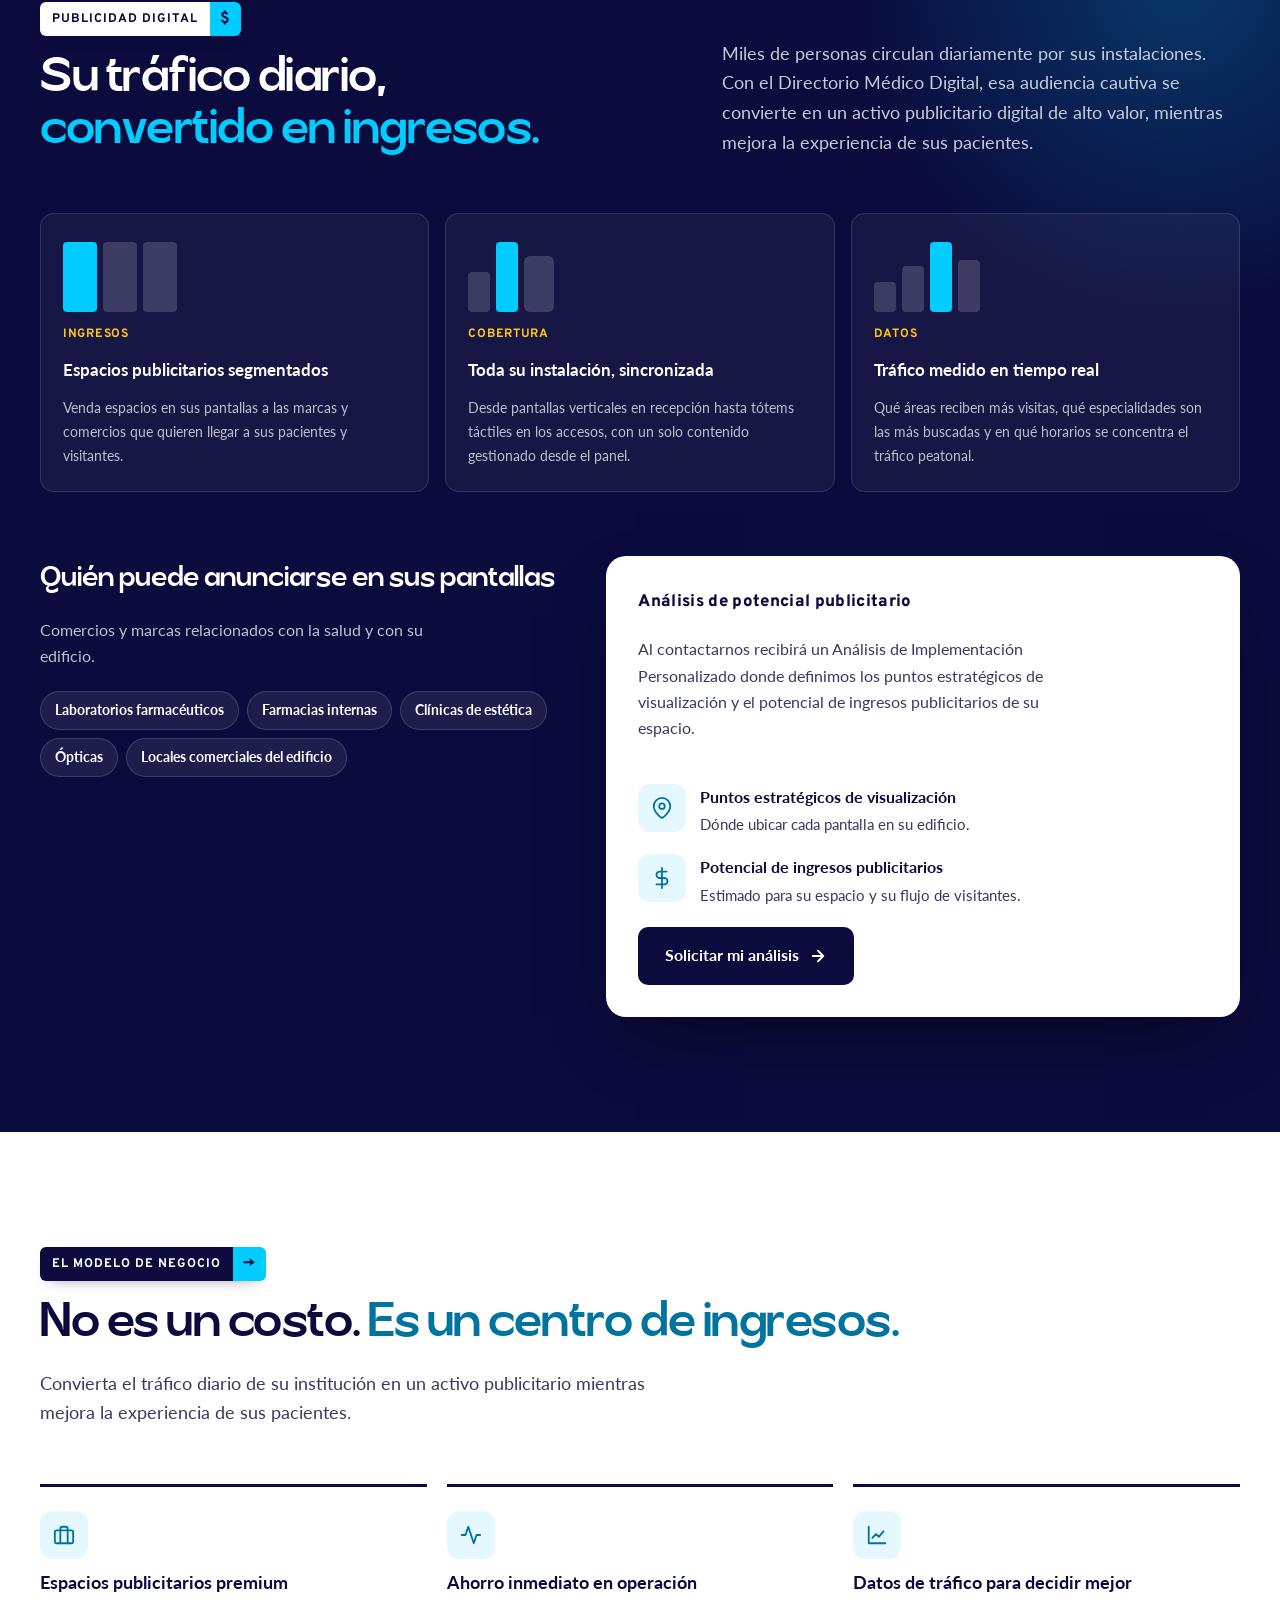
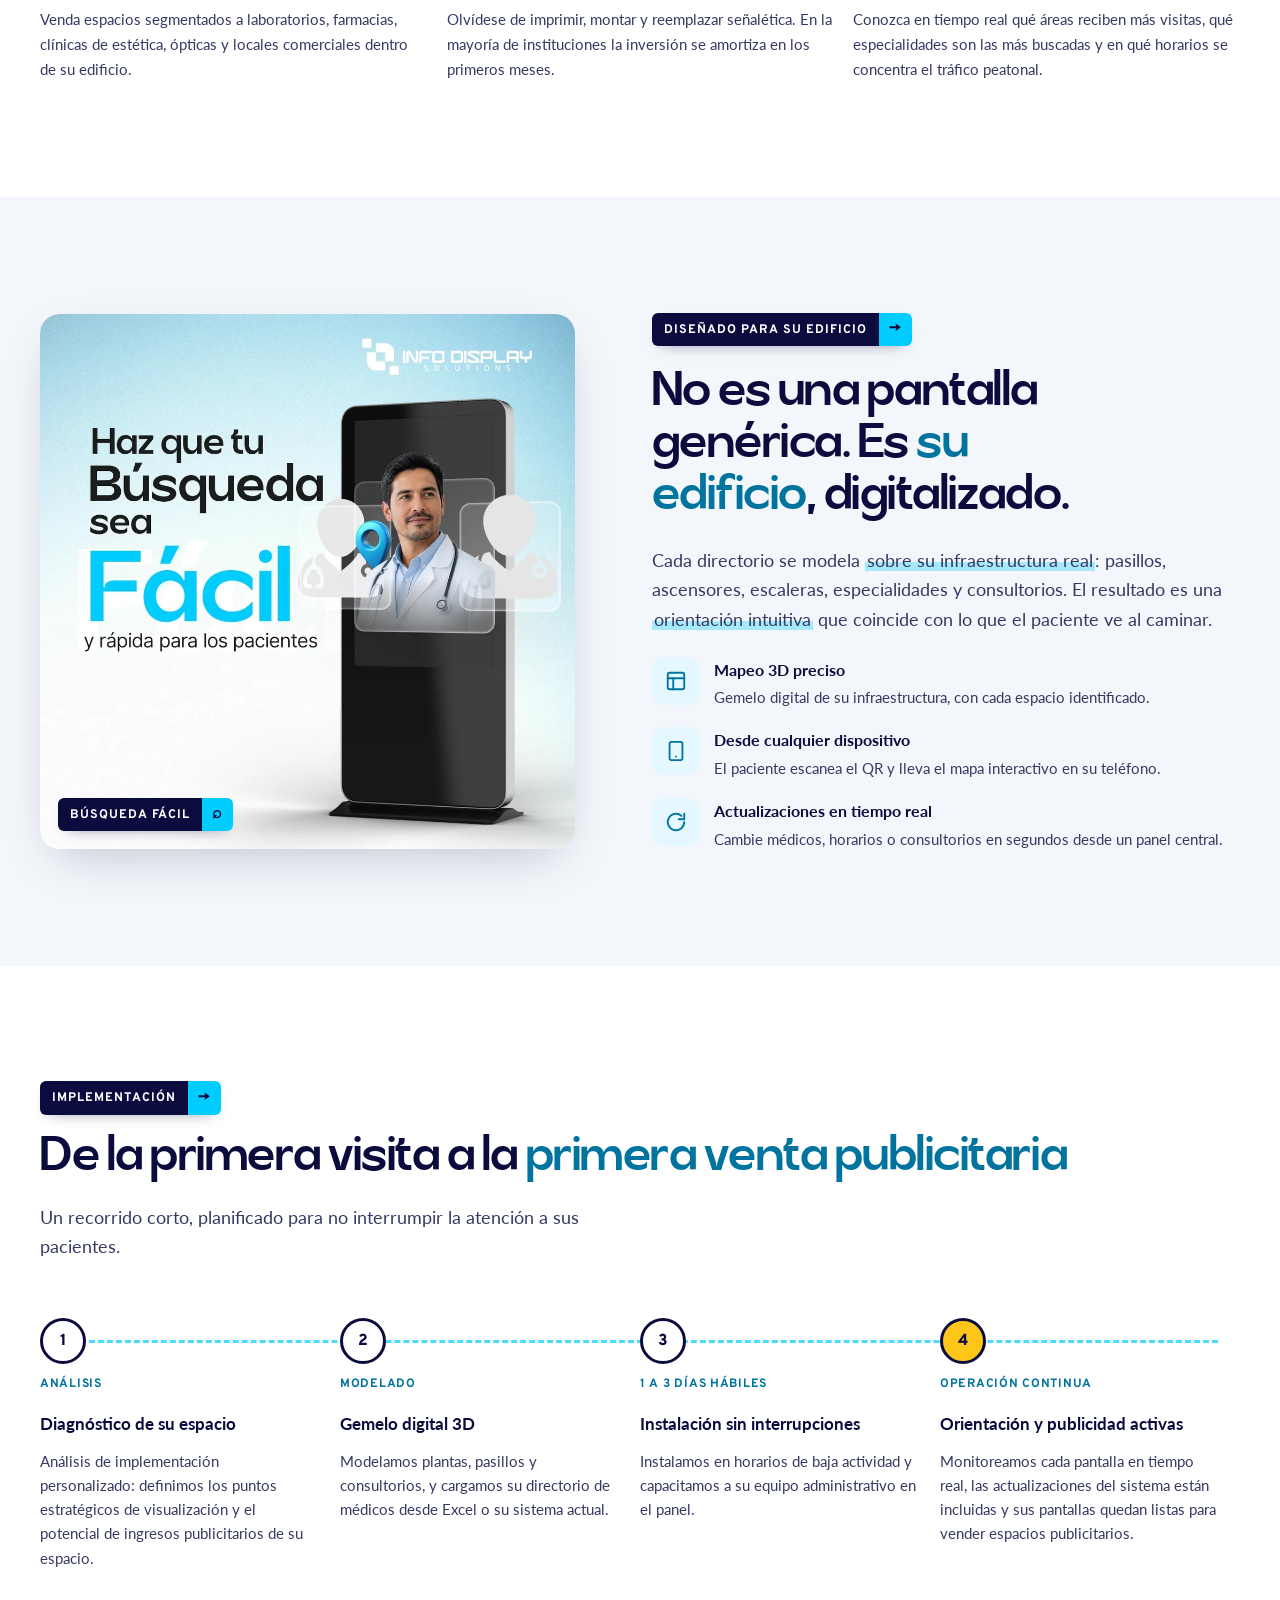
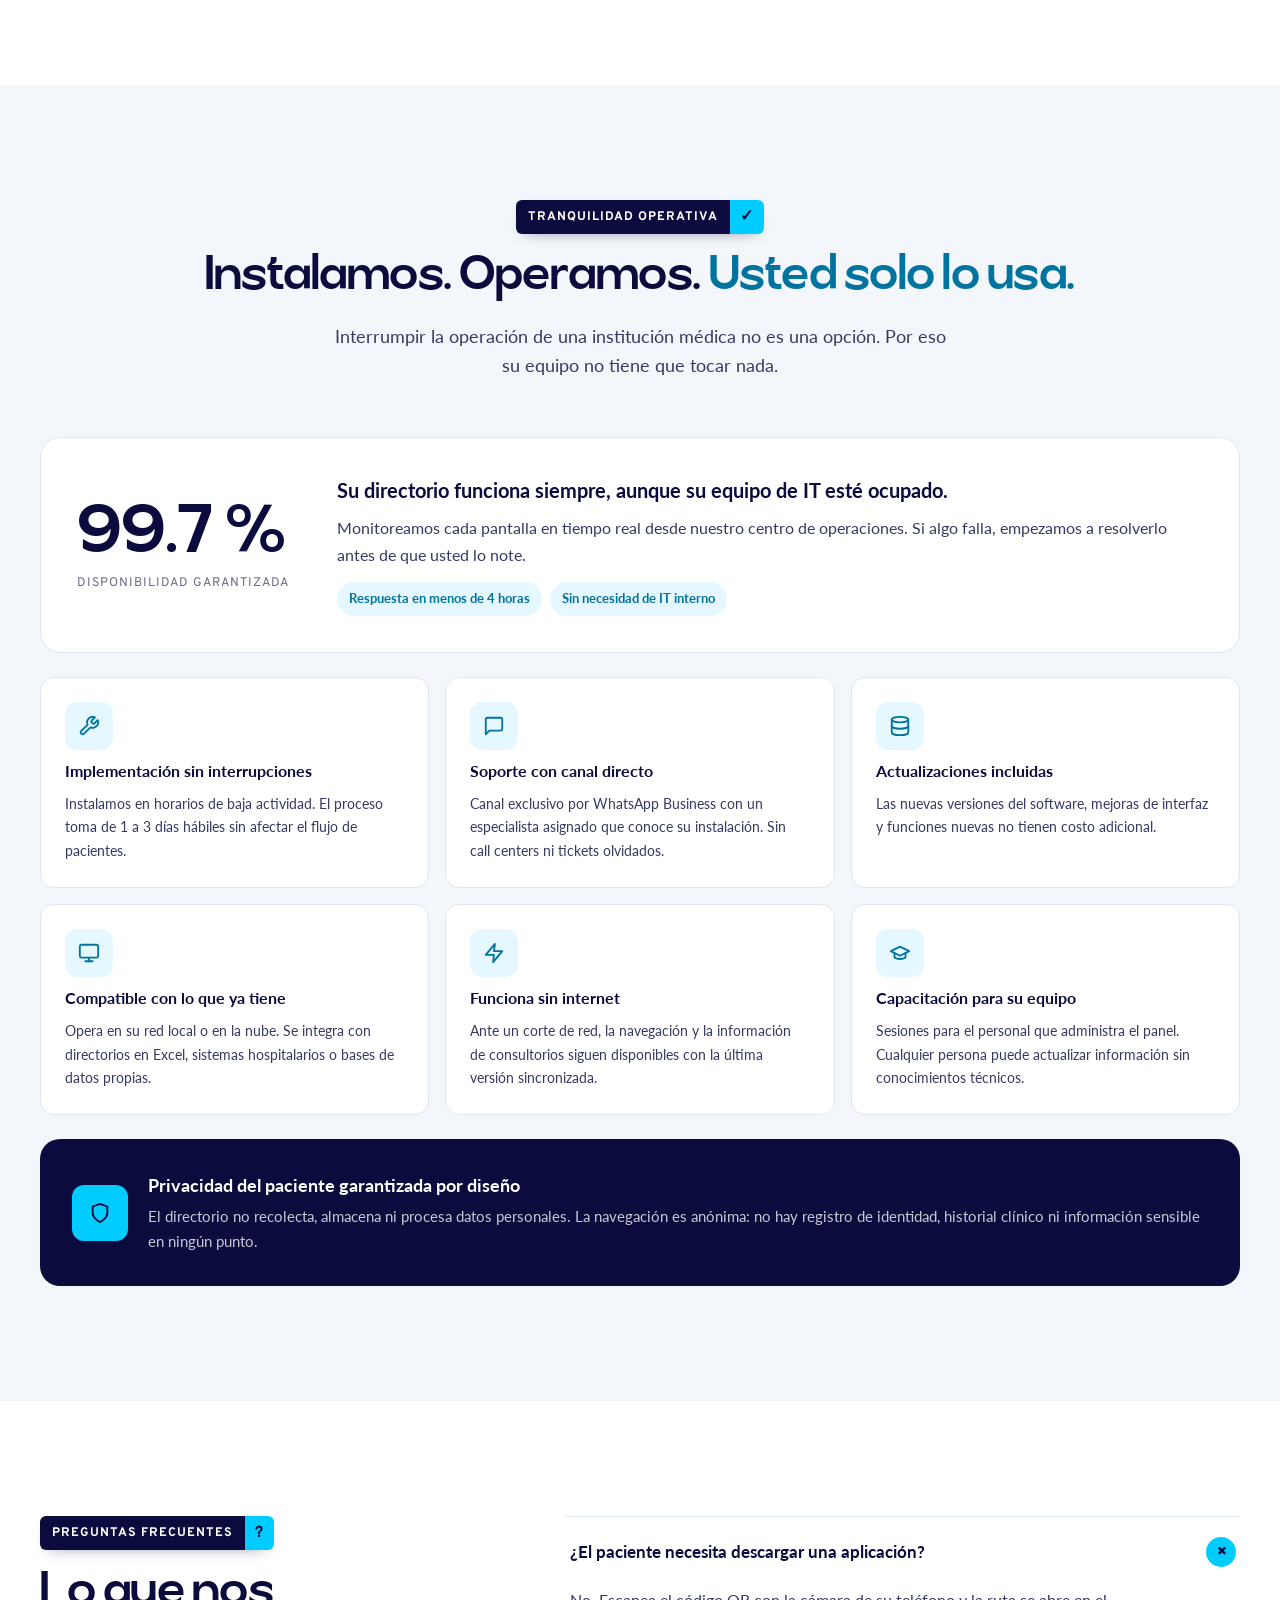
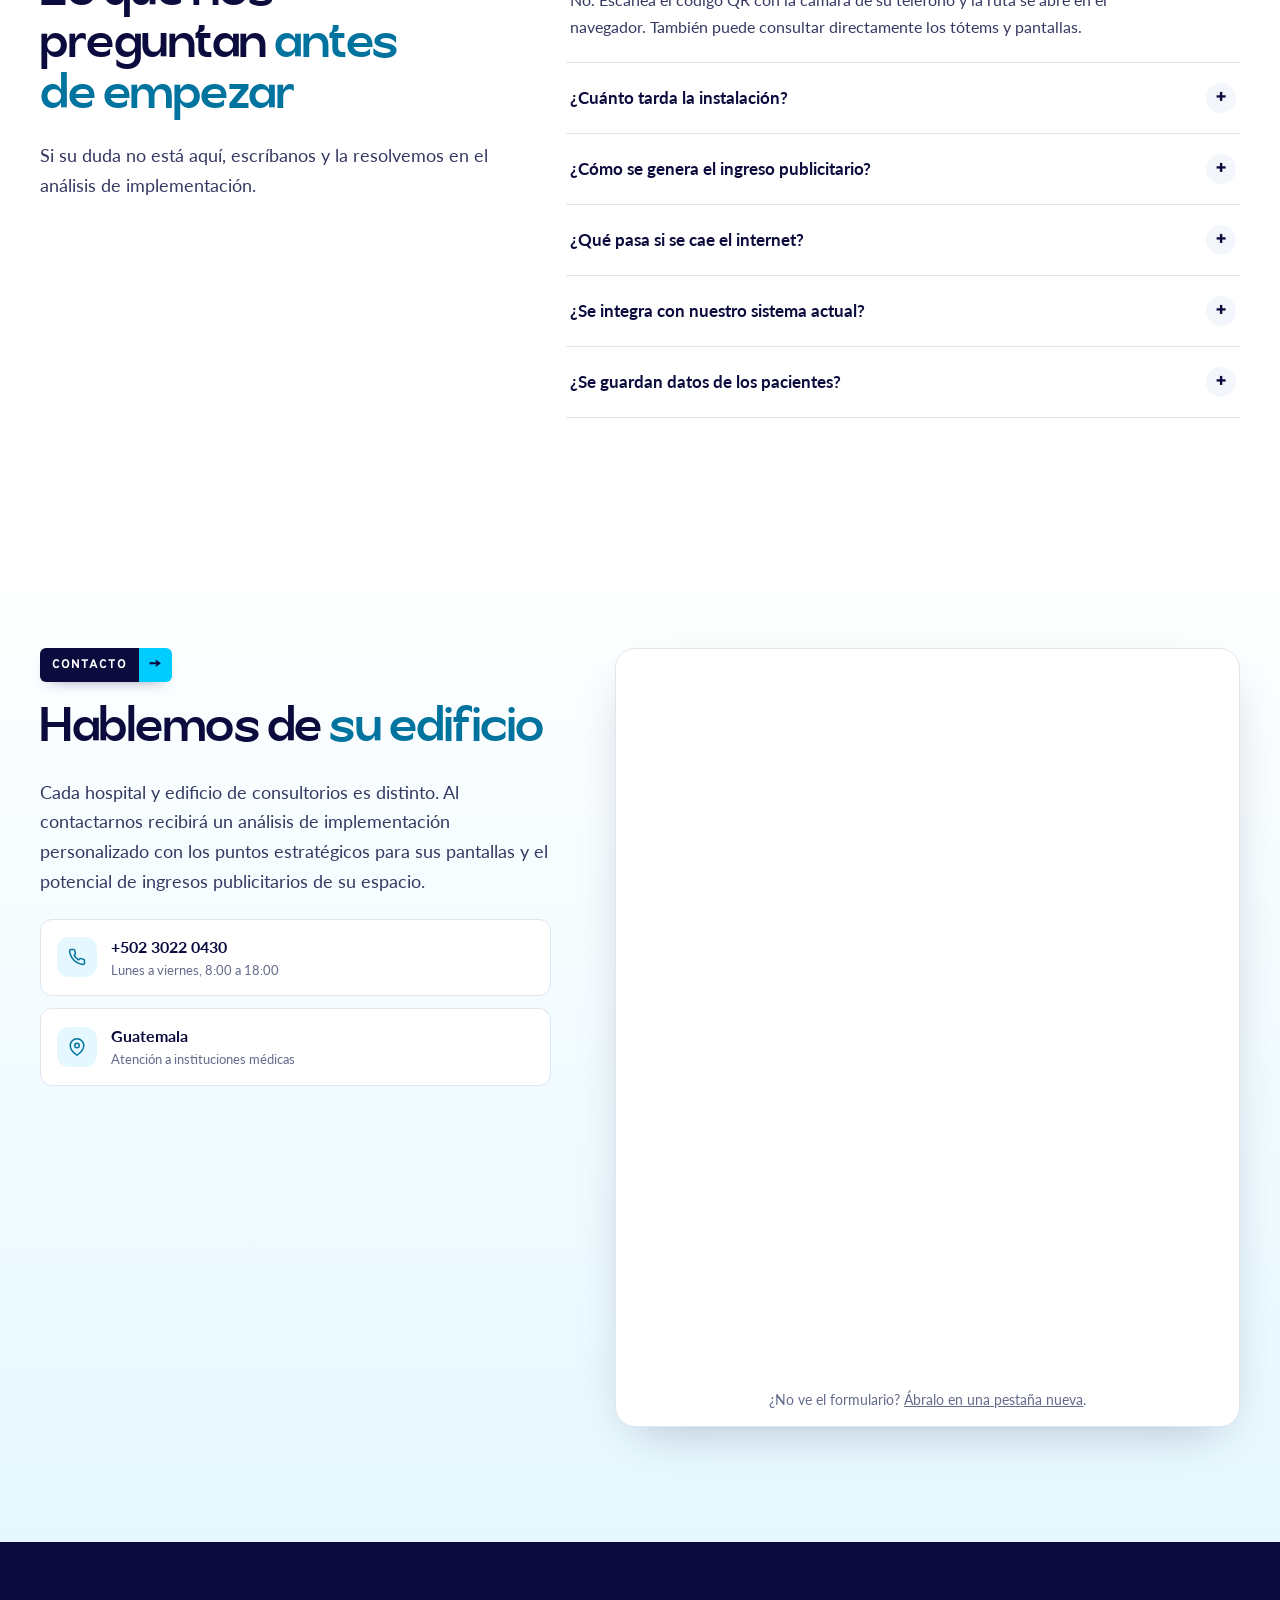
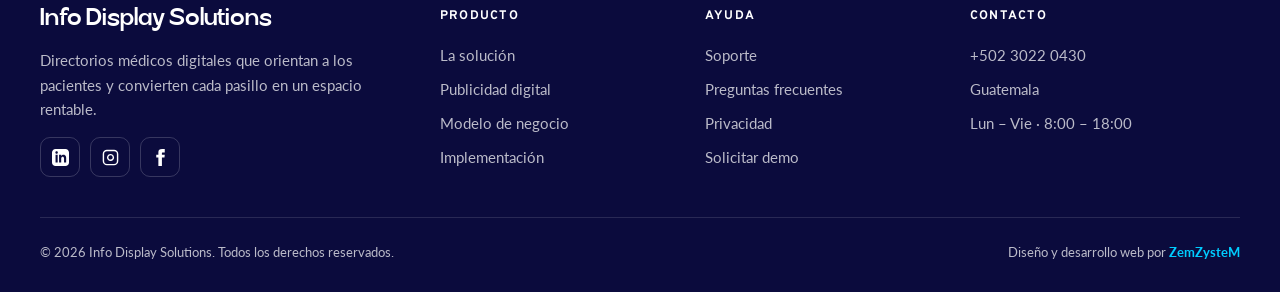
==== commit 4b819685: "fix: clarify wording of the $0 and 3-day stats Same figures and meaning as the client's copy, rewrit" ====
--- a/index.html
+++ b/index.html
@@ -202,11 +202,11 @@
         </div>
         <div class="stat reveal">
           <div class="stat-number">$0</div>
-          <p class="stat-label">Ingresos generados por señalética estática, que ocupa el mismo espacio que un directorio médico digital rentable.</p>
+          <p class="stat-label">Es lo que genera un letrero estático. En ese mismo espacio, un directorio digital produce ingresos por publicidad.</p>
         </div>
         <div class="stat reveal">
           <div class="stat-number">3 días</div>
-          <p class="stat-label">Tiempo promedio para actualizar un directorio físico tradicional, frente a segundos con una solución digital centralizada.</p>
+          <p class="stat-label">Es lo que tarda en promedio actualizar un directorio impreso. Con un directorio digital, el cambio toma segundos.</p>
         </div>
       </div>
     </section>
